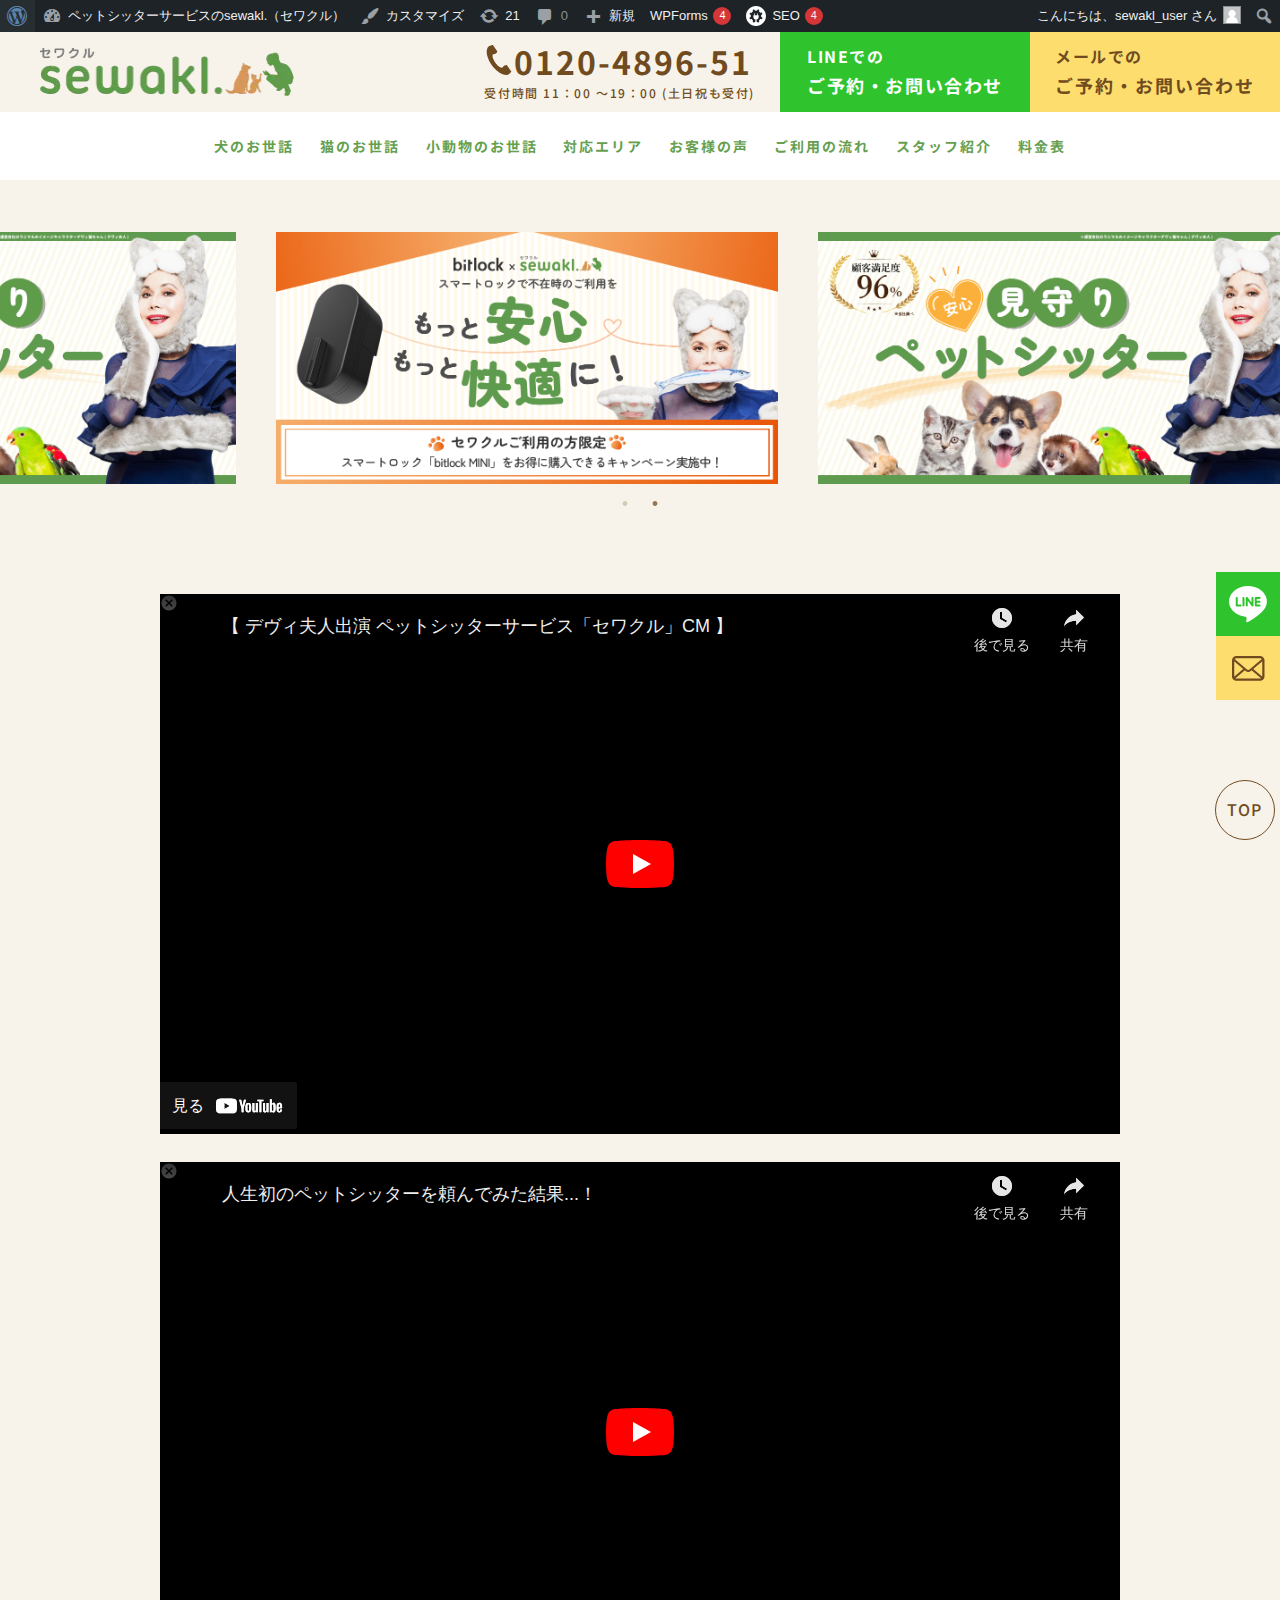
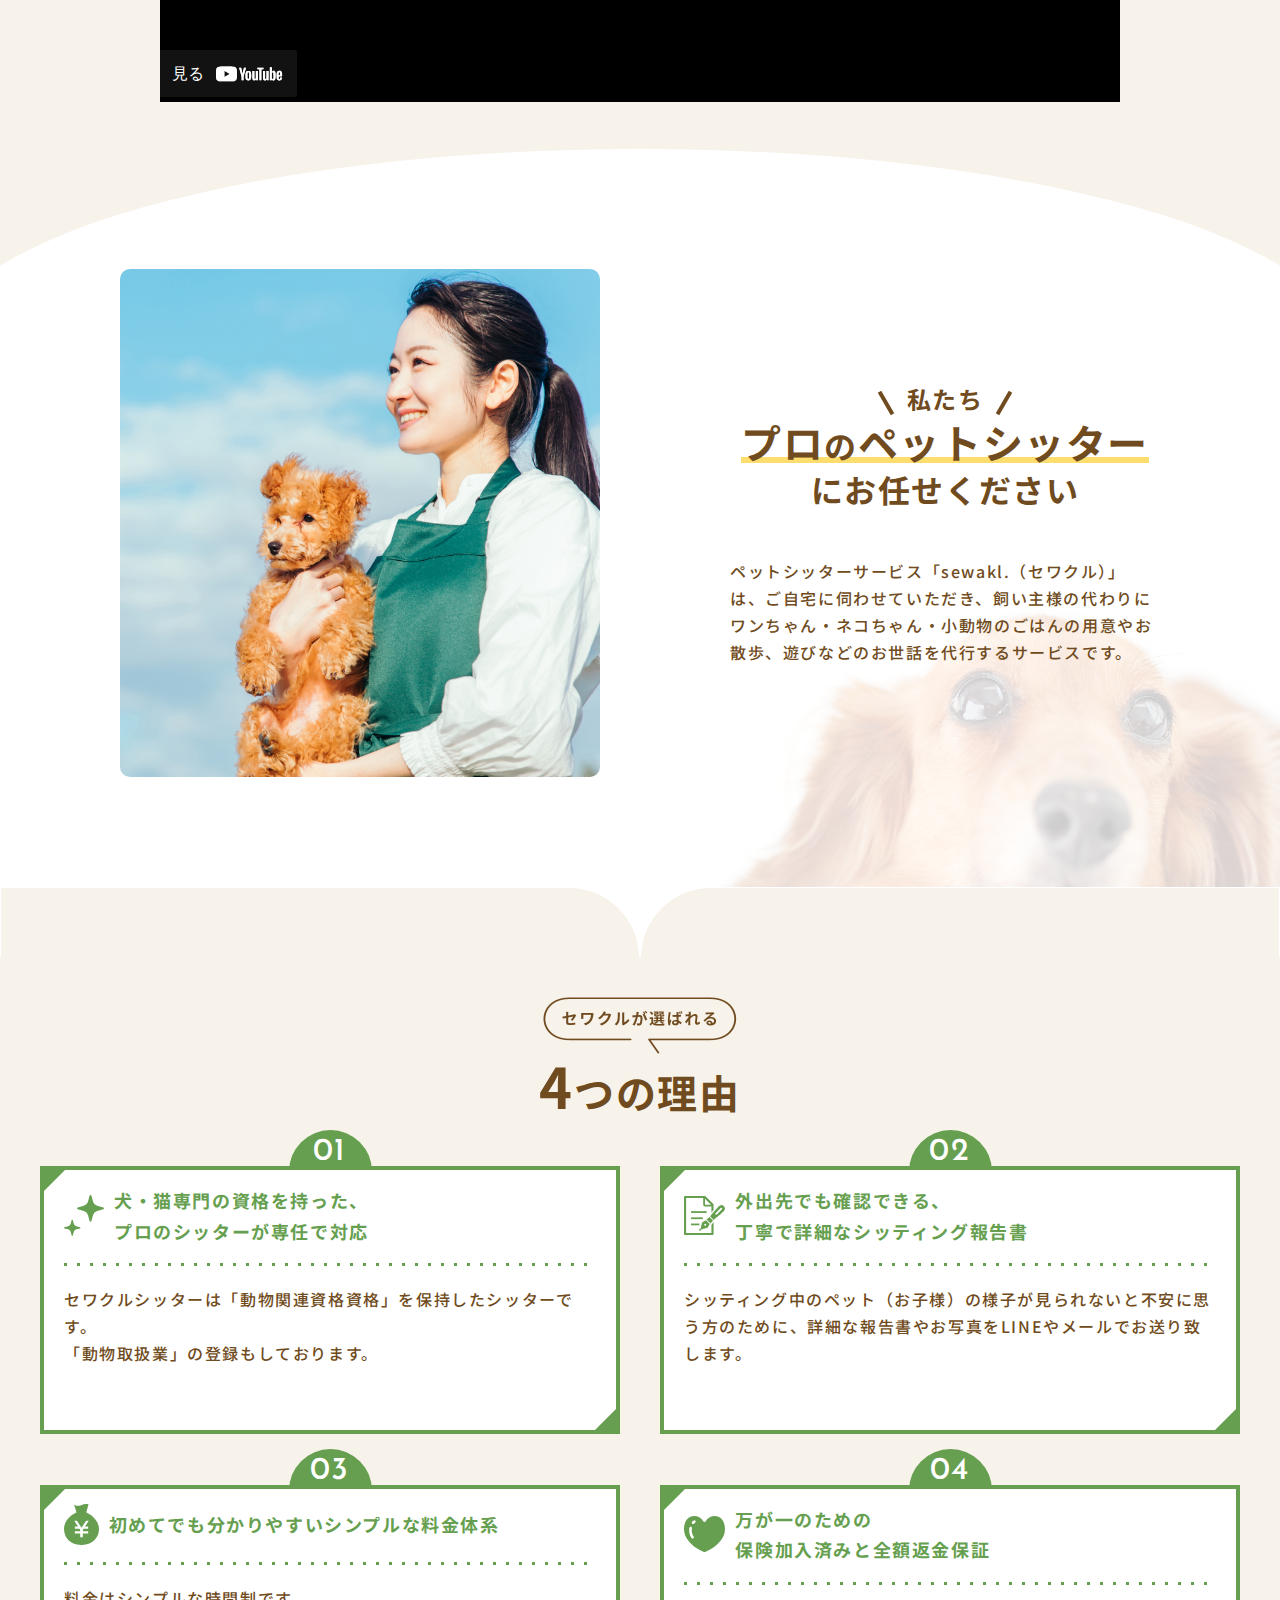
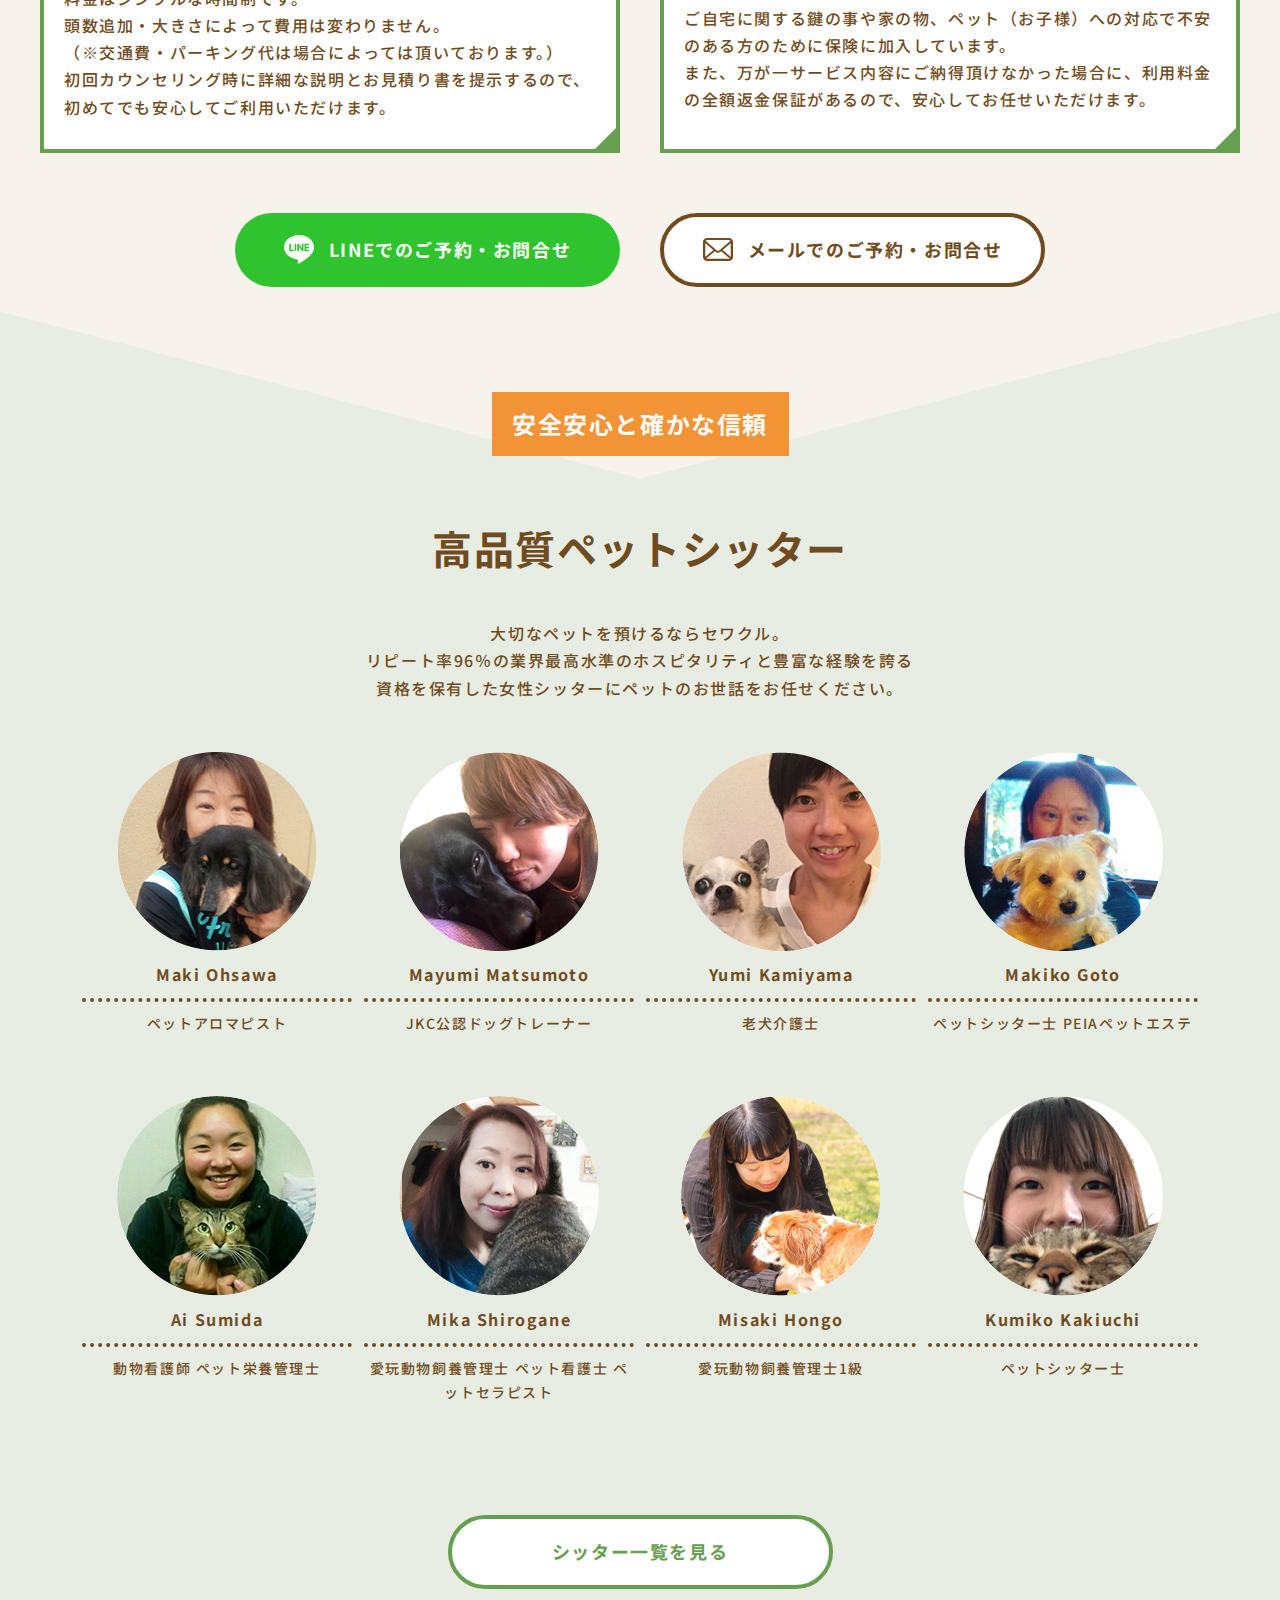
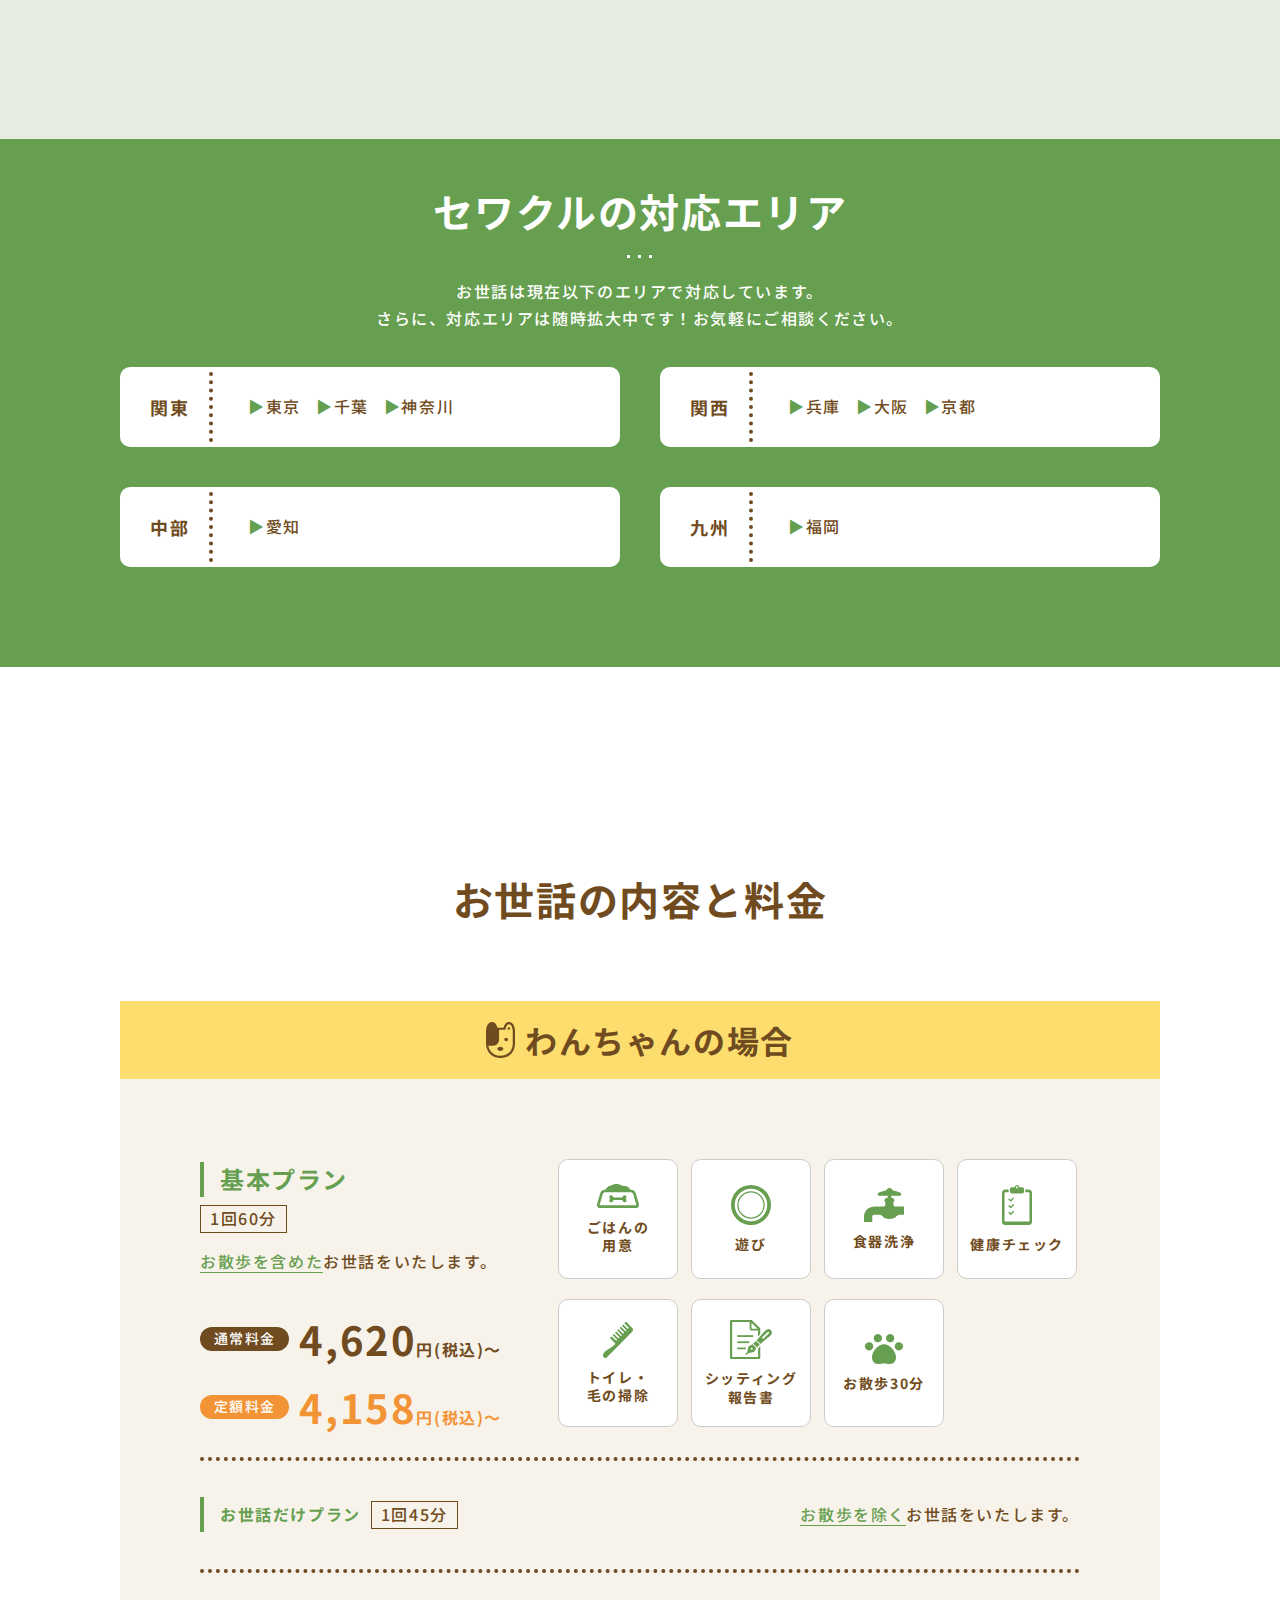
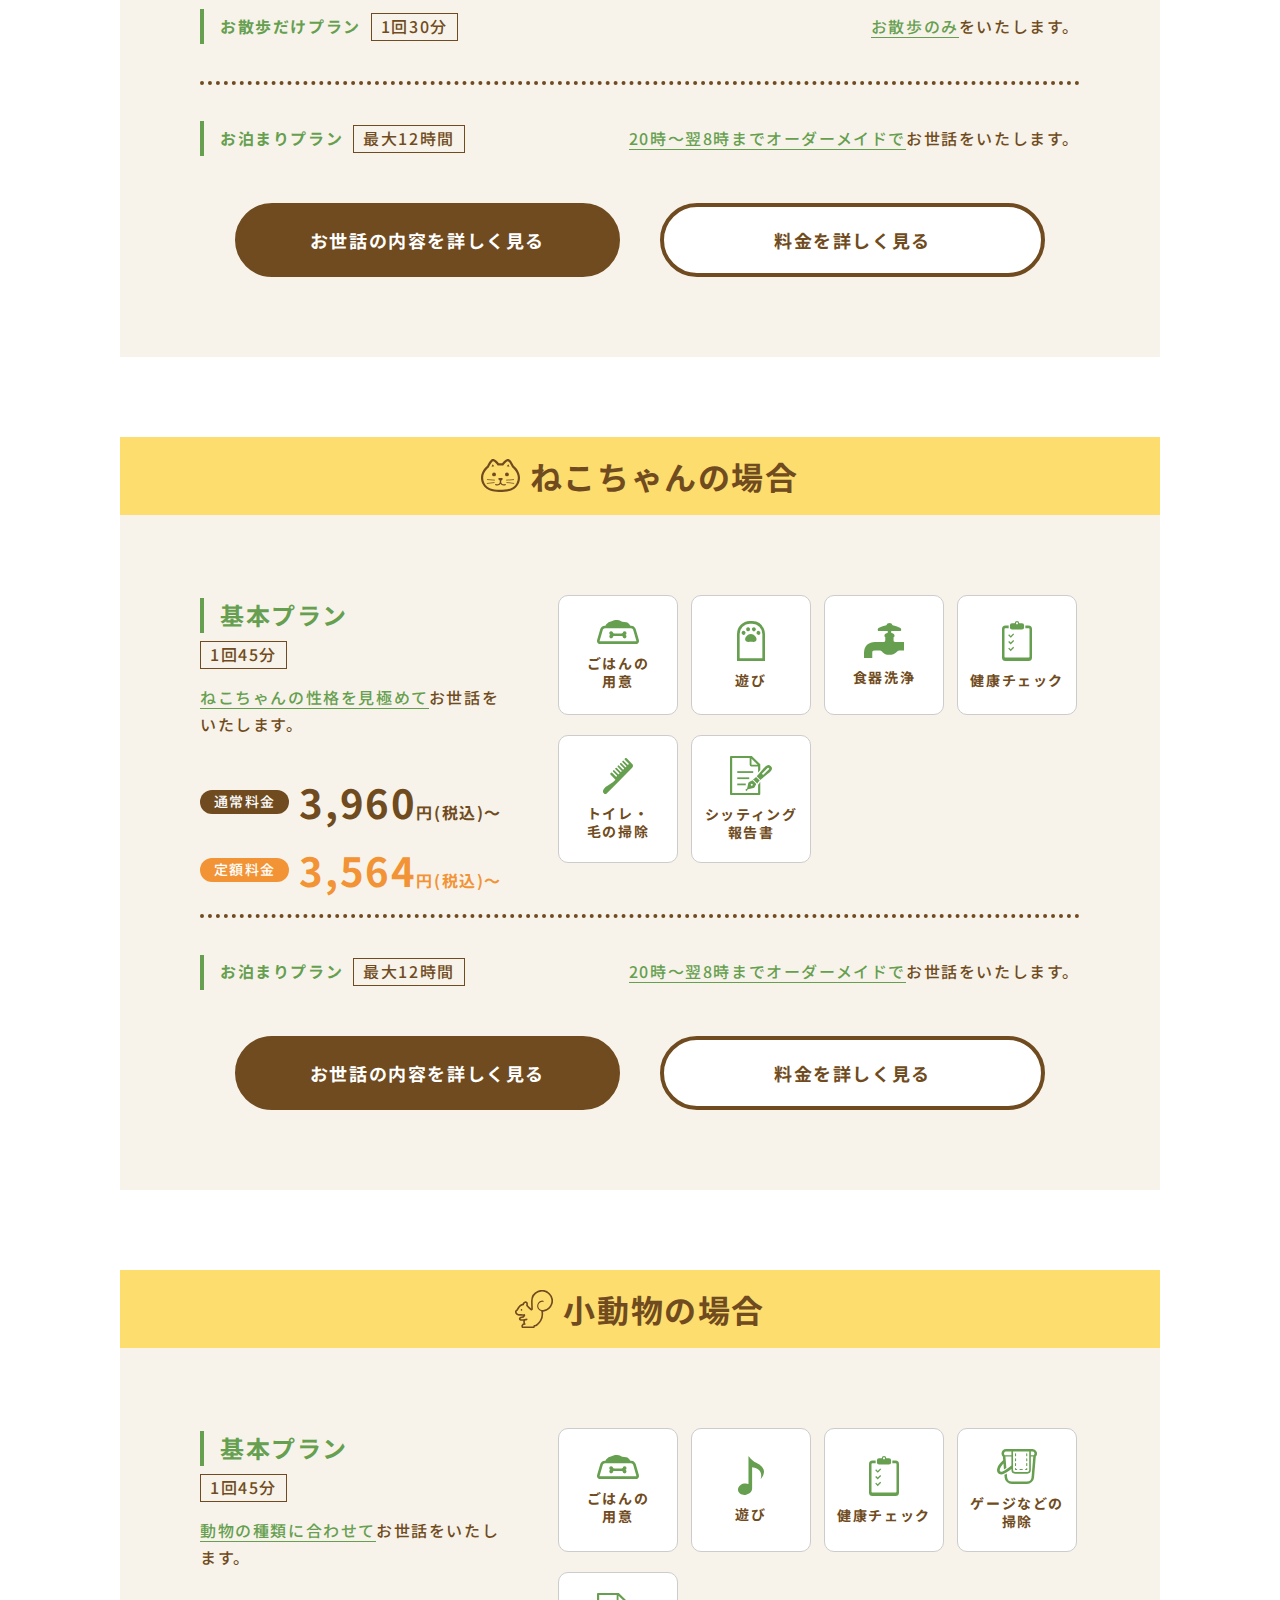
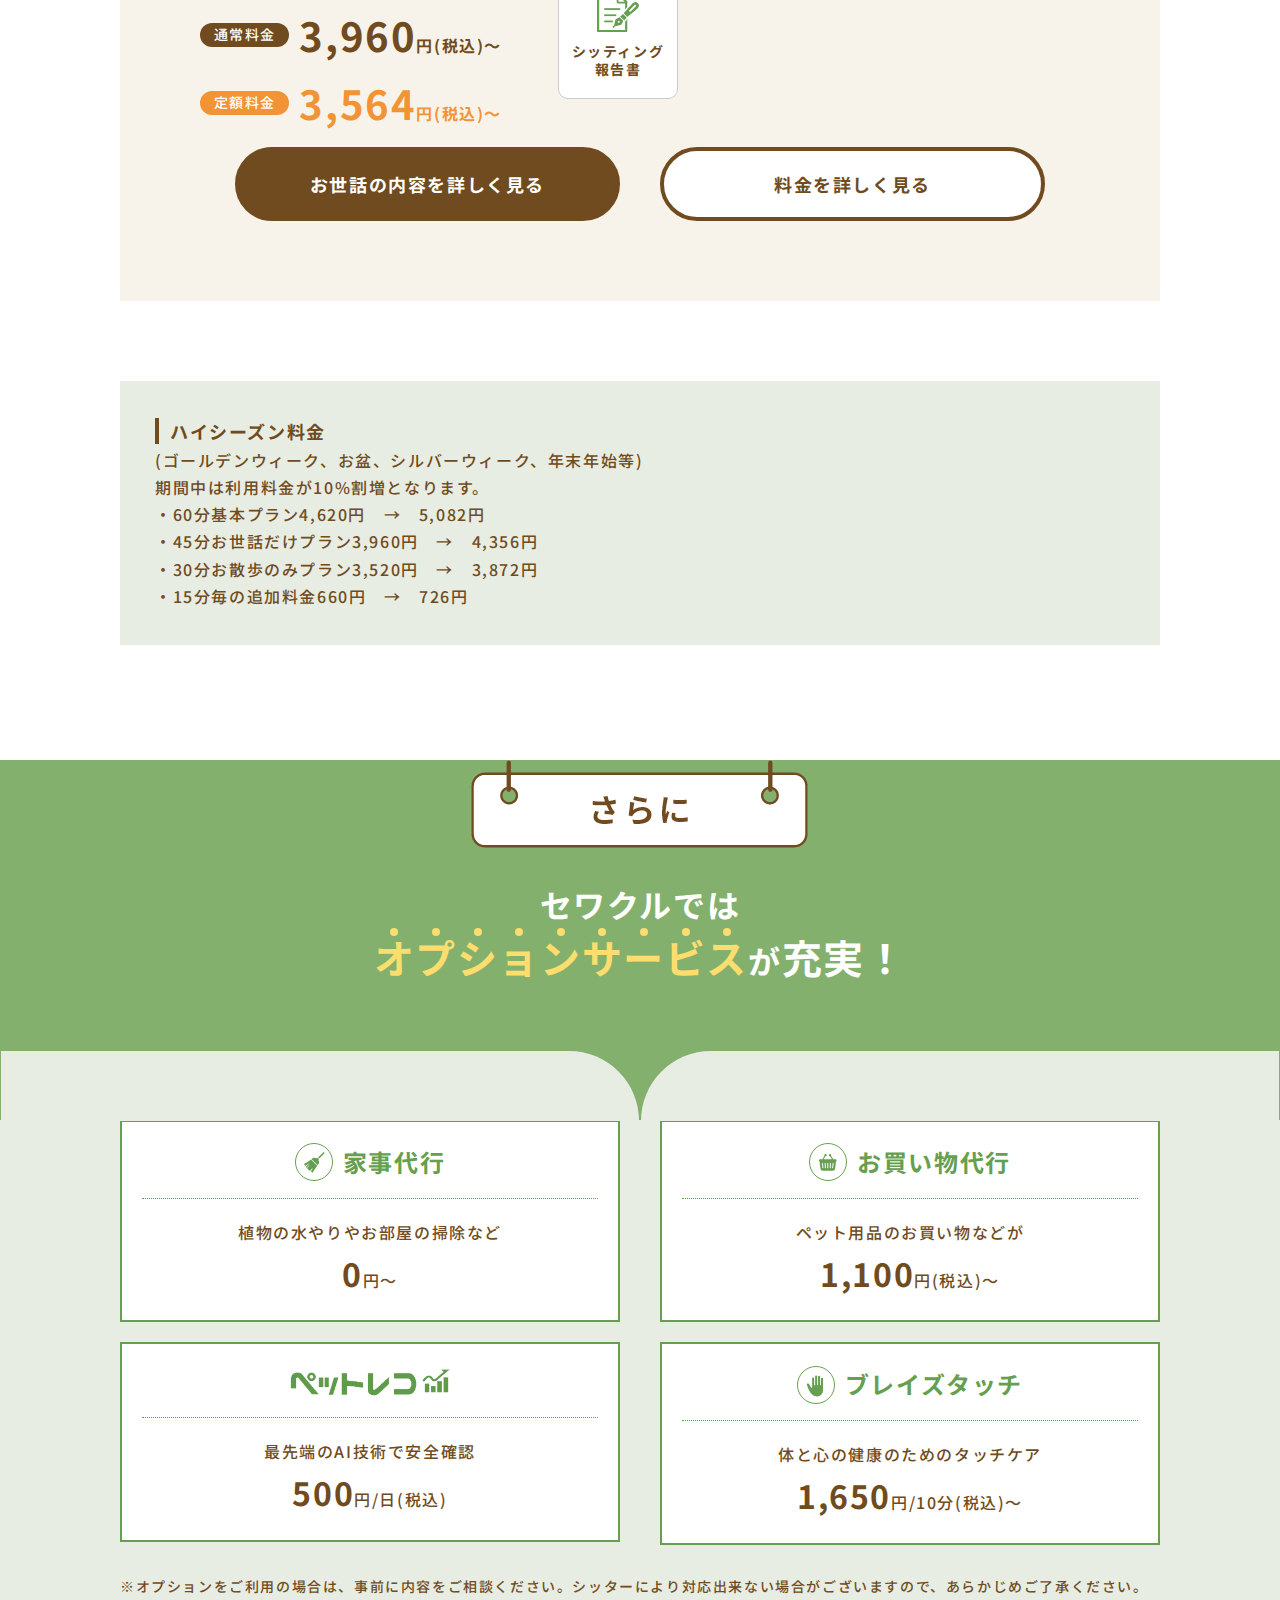
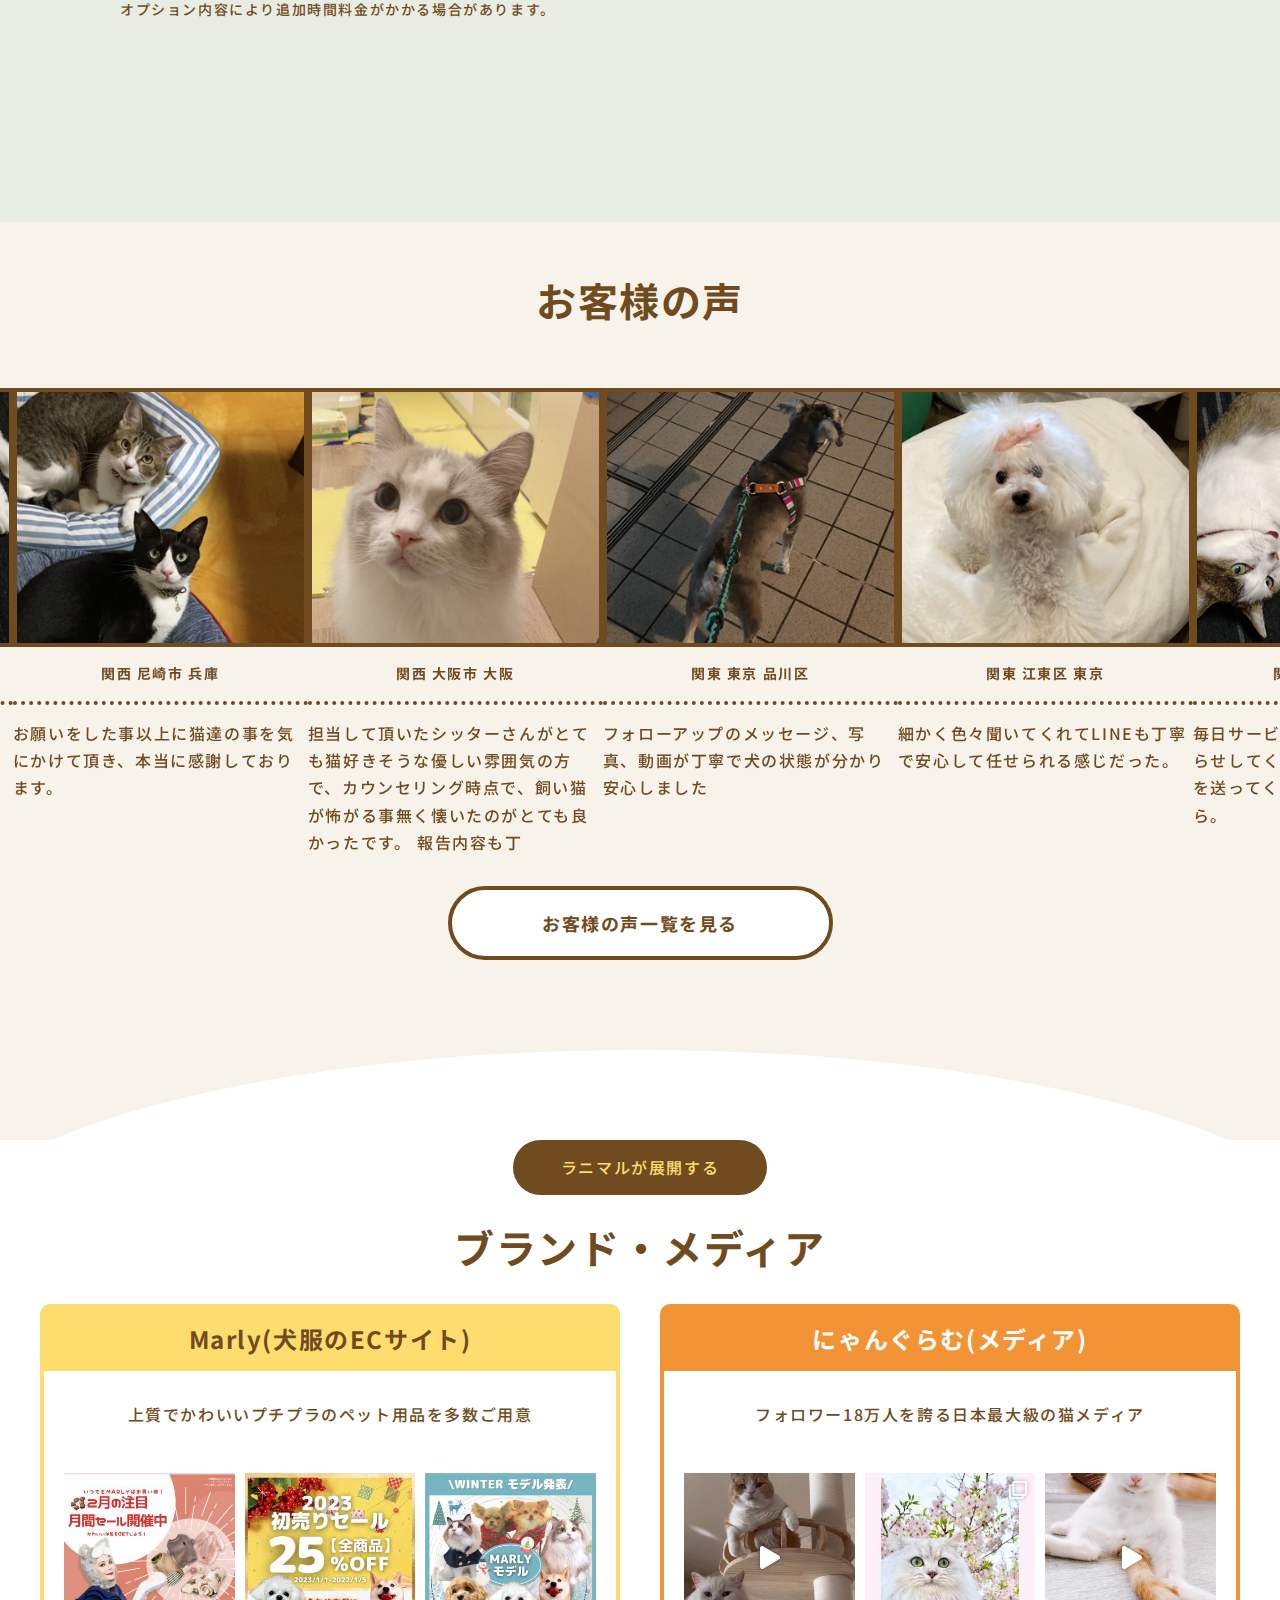
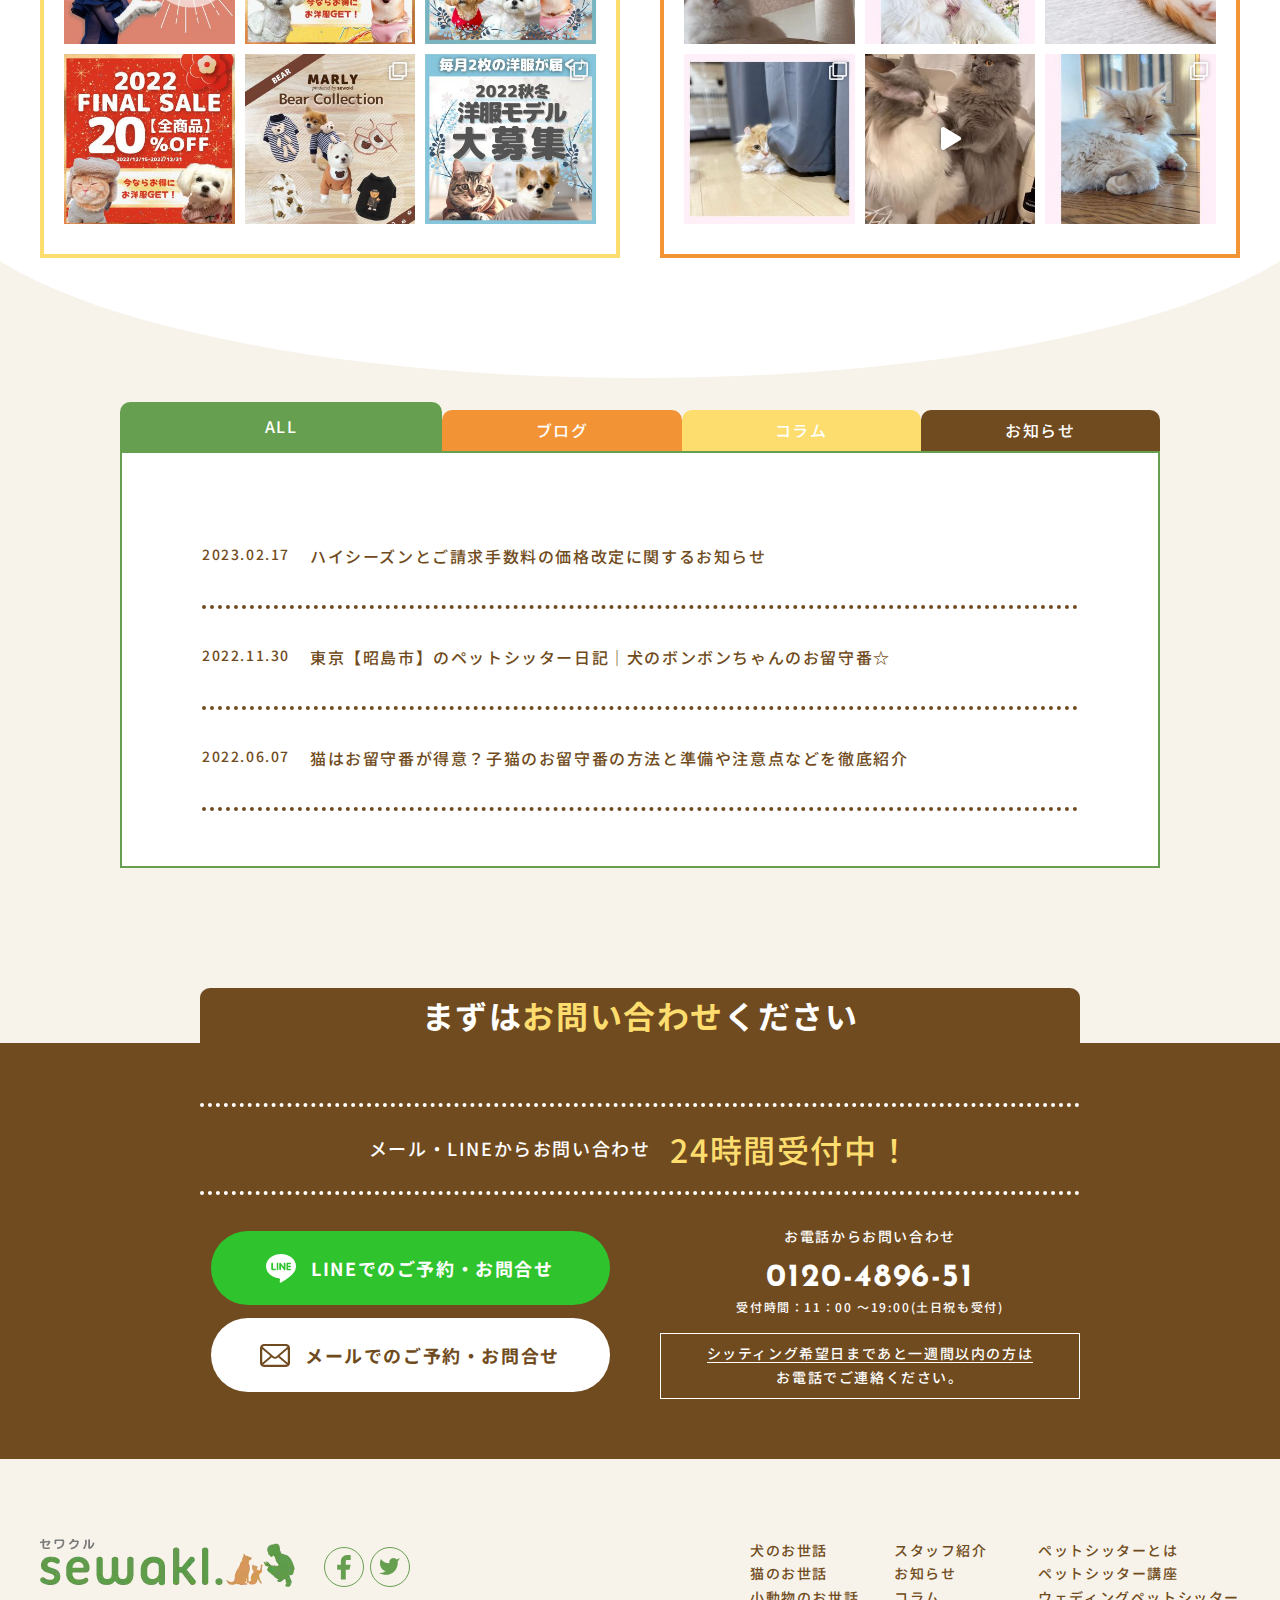
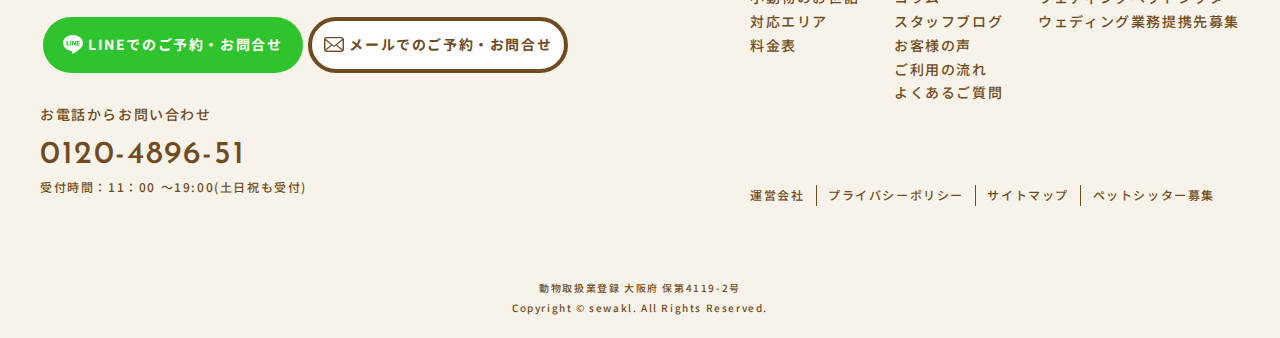
==== index.html @ a940a6d3 "change html file name to index.html" ====
<!DOCTYPE html>
<!-- saved from url=(0018)https://sewakl.jp/ -->
<html lang="ja" dir="ltr" class="md-theme-default responsejs "><head><meta http-equiv="Content-Type" content="text/html; charset=UTF-8">
	

<meta http-equiv="X-UA-Compatible" content="IE=edge">
<meta name="viewport" content="width=device-width,initial-scale=1.0,minimum-scale=1.0,maximum-scale=1.0,user-scalable=no">
<meta name="format-detection" content="telephone=no">
<meta name="keywords" content="ペットシッター,セワクル,sewakl,お散歩,お世話,代行">
<!-- <meta name="description" content="ペットシッターsewakl.（セワクル）は、お客様のご自宅に伺わせていただき、ペット（お子様）のごはんの用意やお散歩、遊びなどのお世話を代行するサービスです。犬ちゃん、猫ちゃん、小動物のお散歩やお世話でお困りなら私たちにお任せ下さい。"> -->

<!-- Google tag (gtag.js) -->
<script async="" src="./reference/clarity.js"></script><script type="text/javascript" src="./reference/ytag.js"></script><script type="text/javascript" src="./reference/ytag.js"></script><script src="./reference/2541754102634301" async=""></script><script async="" src="./reference/fbevents.js"></script><script async="" src="./reference/lt.js"></script><script type="text/javascript" async="" src="./reference/js"></script><script type="text/javascript" src="./reference/tag"></script><script async="" src="./reference/tag.js"></script><script async="" src="./reference/analytics.js"></script><script type="text/javascript" async="" src="./reference/analytics.js"></script><script async="" src="./reference/bupwnk52fy"></script><script async="" src="./reference/gtm.js"></script><script async="" src="./reference/js(1)"></script>
<script>
  window.dataLayer = window.dataLayer || [];
  function gtag(){dataLayer.push(arguments);}
  gtag('js', new Date());

  gtag('config', 'UA-88596131-1');
</script>

<!-- Google Tag Manager --> 
<script>(function(w,d,s,l,i){w[l]=w[l]||[];w[l].push({'gtm.start': 
new Date().getTime(),event:'gtm.js'});var f=d.getElementsByTagName(s)[0], 
j=d.createElement(s),dl=l!='dataLayer'?'&l='+l:'';j.async=true;j.src= 
'https://www.googletagmanager.com/gtm.js?id='+i+dl;f.parentNode.insertBefore(j,f); 
})(window,document,'script','dataLayer','GTM-M6FH69W');</script> 
<!-- End Google Tag Manager -->
	
	<!--アフィリエイト-->
	<script src="./reference/maftag.js"></script>
	
	<!-- ヒートマップツール -->
	<script type="text/javascript">
	  (function(c,l,a,r,i,t,y){
		c[a]=c[a]||function(){(c[a].q=c[a].q||[]).push(arguments)};
		t=l.createElement(r);t.async=1;t.src="https://www.clarity.ms/tag/"+i;
		y=l.getElementsByTagName(r)[0];y.parentNode.insertBefore(t,y);
	  })(window, document, "clarity", "script", "bupwnk52fy");
	</script>

<!-- OGP -->
<meta property="og:type" content="website"><!-- トップページであれば「website」-->
<meta property="og:title" content="ペットシッターセワクルはペットのお世話、お散歩に関するお困りごとを解決します"><!-- titleと文字数も揃える -->
<meta property="og:site_name" content="sewakl."><!-- サイト名 -->
<meta property="og:url" content="">
<meta property="og:image" content=""><!-- 1200x630推奨 -->
<meta property="og:description" content="ペットシッターsewakl.（セワクル）は、お客様のご自宅に伺わせていただき、ペット（お子様）のごはんの用意やお散歩、遊びなどのお世話を代行するサービスです。犬ちゃん、猫ちゃん、小動物のお散歩やお世話でお困りなら私たちにお任せ下さい。">

<link href="./reference/all.css" rel="stylesheet">
<link rel="stylesheet" href="./reference/default.css">
<link rel="stylesheet" href="./reference/style.css" media="screen,print">
<link rel="stylesheet" href="./reference/slick-theme.css" media="screen,print">
<link rel="stylesheet" href="./reference/slick.css" media="screen,print">

<link rel="shortcut icon" href="https://sewakl.jp/wp/wp-content/themes/sewakl/img/favicon.png">
<link rel="icon" type="image/png" href="https://sewakl.jp/wp/wp-content/themes/sewakl/img/favicon.png">
<link rel="apple-touch-icon-precomposed" href="https://sewakl.jp/wp/wp-content/themes/sewakl/img/apple-touch-icon-152x152.png">

<link rel="stylesheet" href="./reference/validationEngine.jquery.css">
<link rel="stylesheet" href="./reference/jquery-ui.min.css">


<script src="./reference/jquery.min.js"></script>
<script src="./reference/jquery-1.11.0.min.js"></script>
<script src="./reference/jquery.autoKana.js"></script>
<script src="./reference/jquery.jpostal.js"></script>
<script src="./reference/response.min.js"> </script>
<script src="./reference/pageTop.js"></script>
<script src="./reference/slip.js"></script>
<script src="./reference/over.js"></script>
<script src="./reference/slick.min.js"></script>
<script src="./reference/ScrollMagic.min.js"></script>
<script src="./reference/jquery.mousewheel.js"></script><!-- マウスホイール用 -->
<script src="./reference/jquery.jscrollpane.min.js"></script><!-- スクロールバー用 -->



<!--[if lt IE 9]>
<script src="https://sewakl.jp/wp/wp-content/themes/sewakl/js/html5.js"></script>
<script src="https://sewakl.jp/wp/wp-content/themes/sewakl/js/css3-mediaqueries.js"></script>
<![endif]-->
		<!-- All in One SEO 4.2.9 - aioseo.com -->
		<title>ペットシッターセワクルはペットのお世話、お散歩に関するお困りごとを解決します</title>
		<meta name="description" content="ペットシッターsewakl.（セワクル）は、お客様のご自宅に伺わせていただき、ペット（お子様）のごはんの用意やお散歩、遊びなどのお世話を代行するサービスです。犬ちゃん、猫ちゃん、小動物のお散歩やお世話でお困りなら私たちにお任せ下さい。">
		<meta name="robots" content="max-image-preview:large">
		<link rel="canonical" href="https://sewakl.jp/">
		<meta name="generator" content="All in One SEO (AIOSEO) 4.2.9 ">
		<meta property="og:locale" content="ja_JP">
		<meta property="og:site_name" content="ペットシッターサービスのsewakl.（セワクル） | ペットシッターsewakl.（セワクル）は、お客様のご自宅に伺わせていただき、ペット（お子様）のごはんの用意やお散歩、遊びなどのお世話を代行するサービスです。犬ちゃん、猫ちゃん、小動物のお散歩やお世話でお困りなら私たちにお任せ下さい。">
		<meta property="og:type" content="website">
		<meta property="og:title" content="ペットシッターセワクルはペットのお世話、お散歩に関するお困りごとを解決します">
		<meta property="og:description" content="ペットシッターsewakl.（セワクル）は、お客様のご自宅に伺わせていただき、ペット（お子様）のごはんの用意やお散歩、遊びなどのお世話を代行するサービスです。犬ちゃん、猫ちゃん、小動物のお散歩やお世話でお困りなら私たちにお任せ下さい。">
		<meta property="og:url" content="https://sewakl.jp/">
		<meta name="twitter:card" content="summary">
		<meta name="twitter:title" content="ペットシッターセワクルはペットのお世話、お散歩に関するお困りごとを解決します">
		<meta name="twitter:description" content="ペットシッターsewakl.（セワクル）は、お客様のご自宅に伺わせていただき、ペット（お子様）のごはんの用意やお散歩、遊びなどのお世話を代行するサービスです。犬ちゃん、猫ちゃん、小動物のお散歩やお世話でお困りなら私たちにお任せ下さい。">
		<script type="application/ld+json" class="aioseo-schema">
			{"@context":"https:\/\/schema.org","@graph":[{"@type":"BreadcrumbList","@id":"https:\/\/sewakl.jp\/#breadcrumblist","itemListElement":[{"@type":"ListItem","@id":"https:\/\/sewakl.jp\/#listItem","position":1,"item":{"@type":"WebPage","@id":"https:\/\/sewakl.jp\/","name":"\u30db\u30fc\u30e0","description":"\u30da\u30c3\u30c8\u30b7\u30c3\u30bf\u30fcsewakl.\uff08\u30bb\u30ef\u30af\u30eb\uff09\u306f\u3001\u304a\u5ba2\u69d8\u306e\u3054\u81ea\u5b85\u306b\u4f3a\u308f\u305b\u3066\u3044\u305f\u3060\u304d\u3001\u30da\u30c3\u30c8\uff08\u304a\u5b50\u69d8\uff09\u306e\u3054\u306f\u3093\u306e\u7528\u610f\u3084\u304a\u6563\u6b69\u3001\u904a\u3073\u306a\u3069\u306e\u304a\u4e16\u8a71\u3092\u4ee3\u884c\u3059\u308b\u30b5\u30fc\u30d3\u30b9\u3067\u3059\u3002\u72ac\u3061\u3083\u3093\u3001\u732b\u3061\u3083\u3093\u3001\u5c0f\u52d5\u7269\u306e\u304a\u6563\u6b69\u3084\u304a\u4e16\u8a71\u3067\u304a\u56f0\u308a\u306a\u3089\u79c1\u305f\u3061\u306b\u304a\u4efb\u305b\u4e0b\u3055\u3044\u3002","url":"https:\/\/sewakl.jp\/"}}]},{"@type":"CollectionPage","@id":"https:\/\/sewakl.jp\/#collectionpage","url":"https:\/\/sewakl.jp\/","name":"\u30da\u30c3\u30c8\u30b7\u30c3\u30bf\u30fc\u30bb\u30ef\u30af\u30eb\u306f\u30da\u30c3\u30c8\u306e\u304a\u4e16\u8a71\u3001\u304a\u6563\u6b69\u306b\u95a2\u3059\u308b\u304a\u56f0\u308a\u3054\u3068\u3092\u89e3\u6c7a\u3057\u307e\u3059","description":"\u30da\u30c3\u30c8\u30b7\u30c3\u30bf\u30fcsewakl.\uff08\u30bb\u30ef\u30af\u30eb\uff09\u306f\u3001\u304a\u5ba2\u69d8\u306e\u3054\u81ea\u5b85\u306b\u4f3a\u308f\u305b\u3066\u3044\u305f\u3060\u304d\u3001\u30da\u30c3\u30c8\uff08\u304a\u5b50\u69d8\uff09\u306e\u3054\u306f\u3093\u306e\u7528\u610f\u3084\u304a\u6563\u6b69\u3001\u904a\u3073\u306a\u3069\u306e\u304a\u4e16\u8a71\u3092\u4ee3\u884c\u3059\u308b\u30b5\u30fc\u30d3\u30b9\u3067\u3059\u3002\u72ac\u3061\u3083\u3093\u3001\u732b\u3061\u3083\u3093\u3001\u5c0f\u52d5\u7269\u306e\u304a\u6563\u6b69\u3084\u304a\u4e16\u8a71\u3067\u304a\u56f0\u308a\u306a\u3089\u79c1\u305f\u3061\u306b\u304a\u4efb\u305b\u4e0b\u3055\u3044\u3002","inLanguage":"ja","isPartOf":{"@id":"https:\/\/sewakl.jp\/#website"},"breadcrumb":{"@id":"https:\/\/sewakl.jp\/#breadcrumblist"},"about":{"@id":"https:\/\/sewakl.jp\/#organization"}},{"@type":"Organization","@id":"https:\/\/sewakl.jp\/#organization","name":"test2_sewakl","url":"https:\/\/sewakl.jp\/"},{"@type":"WebSite","@id":"https:\/\/sewakl.jp\/#website","url":"https:\/\/sewakl.jp\/","name":"test2_sewakl","description":"\u30da\u30c3\u30c8\u30b7\u30c3\u30bf\u30fcsewakl.\uff08\u30bb\u30ef\u30af\u30eb\uff09\u306f\u3001\u304a\u5ba2\u69d8\u306e\u3054\u81ea\u5b85\u306b\u4f3a\u308f\u305b\u3066\u3044\u305f\u3060\u304d\u3001\u30da\u30c3\u30c8\uff08\u304a\u5b50\u69d8\uff09\u306e\u3054\u306f\u3093\u306e\u7528\u610f\u3084\u304a\u6563\u6b69\u3001\u904a\u3073\u306a\u3069\u306e\u304a\u4e16\u8a71\u3092\u4ee3\u884c\u3059\u308b\u30b5\u30fc\u30d3\u30b9\u3067\u3059\u3002\u72ac\u3061\u3083\u3093\u3001\u732b\u3061\u3083\u3093\u3001\u5c0f\u52d5\u7269\u306e\u304a\u6563\u6b69\u3084\u304a\u4e16\u8a71\u3067\u304a\u56f0\u308a\u306a\u3089\u79c1\u305f\u3061\u306b\u304a\u4efb\u305b\u4e0b\u3055\u3044\u3002","inLanguage":"ja","publisher":{"@id":"https:\/\/sewakl.jp\/#organization"},"potentialAction":{"@type":"SearchAction","target":{"@type":"EntryPoint","urlTemplate":"https:\/\/sewakl.jp\/?s={search_term_string}"},"query-input":"required name=search_term_string"}}]}
		</script>
		<!-- All in One SEO -->

<script type="text/javascript">
window._wpemojiSettings = {"baseUrl":"https:\/\/s.w.org\/images\/core\/emoji\/14.0.0\/72x72\/","ext":".png","svgUrl":"https:\/\/s.w.org\/images\/core\/emoji\/14.0.0\/svg\/","svgExt":".svg","source":{"concatemoji":"https:\/\/sewakl.jp\/wp\/wp-includes\/js\/wp-emoji-release.min.js?ver=6.2"}};
/*! This file is auto-generated */
!function(e,a,t){var n,r,o,i=a.createElement("canvas"),p=i.getContext&&i.getContext("2d");function s(e,t){p.clearRect(0,0,i.width,i.height),p.fillText(e,0,0);e=i.toDataURL();return p.clearRect(0,0,i.width,i.height),p.fillText(t,0,0),e===i.toDataURL()}function c(e){var t=a.createElement("script");t.src=e,t.defer=t.type="text/javascript",a.getElementsByTagName("head")[0].appendChild(t)}for(o=Array("flag","emoji"),t.supports={everything:!0,everythingExceptFlag:!0},r=0;r<o.length;r++)t.supports[o[r]]=function(e){if(p&&p.fillText)switch(p.textBaseline="top",p.font="600 32px Arial",e){case"flag":return s("\ud83c\udff3\ufe0f\u200d\u26a7\ufe0f","\ud83c\udff3\ufe0f\u200b\u26a7\ufe0f")?!1:!s("\ud83c\uddfa\ud83c\uddf3","\ud83c\uddfa\u200b\ud83c\uddf3")&&!s("\ud83c\udff4\udb40\udc67\udb40\udc62\udb40\udc65\udb40\udc6e\udb40\udc67\udb40\udc7f","\ud83c\udff4\u200b\udb40\udc67\u200b\udb40\udc62\u200b\udb40\udc65\u200b\udb40\udc6e\u200b\udb40\udc67\u200b\udb40\udc7f");case"emoji":return!s("\ud83e\udef1\ud83c\udffb\u200d\ud83e\udef2\ud83c\udfff","\ud83e\udef1\ud83c\udffb\u200b\ud83e\udef2\ud83c\udfff")}return!1}(o[r]),t.supports.everything=t.supports.everything&&t.supports[o[r]],"flag"!==o[r]&&(t.supports.everythingExceptFlag=t.supports.everythingExceptFlag&&t.supports[o[r]]);t.supports.everythingExceptFlag=t.supports.everythingExceptFlag&&!t.supports.flag,t.DOMReady=!1,t.readyCallback=function(){t.DOMReady=!0},t.supports.everything||(n=function(){t.readyCallback()},a.addEventListener?(a.addEventListener("DOMContentLoaded",n,!1),e.addEventListener("load",n,!1)):(e.attachEvent("onload",n),a.attachEvent("onreadystatechange",function(){"complete"===a.readyState&&t.readyCallback()})),(e=t.source||{}).concatemoji?c(e.concatemoji):e.wpemoji&&e.twemoji&&(c(e.twemoji),c(e.wpemoji)))}(window,document,window._wpemojiSettings);
</script>
<style type="text/css">
img.wp-smiley,
img.emoji {
	display: inline !important;
	border: none !important;
	box-shadow: none !important;
	height: 1em !important;
	width: 1em !important;
	margin: 0 0.07em !important;
	vertical-align: -0.1em !important;
	background: none !important;
	padding: 0 !important;
}
</style>
	<link rel="stylesheet" id="aioseo/css/css/Caret.be535beb.css-css" href="./reference/Caret.be535beb.css" type="text/css" media="all">
<link rel="stylesheet" id="aioseo/css/css/Tabs.45148af3.css-css" href="./reference/Tabs.45148af3.css" type="text/css" media="all">
<link rel="stylesheet" id="aioseo/css/css/Index.736c3936.css-css" href="./reference/Index.736c3936.css" type="text/css" media="all">
<link rel="stylesheet" id="aioseo/css/css/FacebookPreview.44882a5d.css-css" href="./reference/FacebookPreview.44882a5d.css" type="text/css" media="all">
<link rel="stylesheet" id="aioseo/css/css/GoogleSearchPreview.03951371.css-css" href="./reference/GoogleSearchPreview.03951371.css" type="text/css" media="all">
<link rel="stylesheet" id="aioseo/css/css/TwitterPreview.9dbddd95.css-css" href="./reference/TwitterPreview.9dbddd95.css" type="text/css" media="all">
<link rel="stylesheet" id="aioseo/css/css/main.7c141cb6.css-css" href="./reference/main.7c141cb6.css" type="text/css" media="all">
<link rel="stylesheet" id="dashicons-css" href="./reference/dashicons.min.css" type="text/css" media="all">
<link rel="stylesheet" id="admin-bar-css" href="./reference/admin-bar.min.css" type="text/css" media="all">
<link rel="stylesheet" id="sbi_styles-css" href="./reference/sbi-styles.min.css" type="text/css" media="all">
<link rel="stylesheet" id="classic-theme-styles-css" href="./reference/classic-themes.min.css" type="text/css" media="all">
<style id="global-styles-inline-css" type="text/css">
body{--wp--preset--color--black: #000000;--wp--preset--color--cyan-bluish-gray: #abb8c3;--wp--preset--color--white: #ffffff;--wp--preset--color--pale-pink: #f78da7;--wp--preset--color--vivid-red: #cf2e2e;--wp--preset--color--luminous-vivid-orange: #ff6900;--wp--preset--color--luminous-vivid-amber: #fcb900;--wp--preset--color--light-green-cyan: #7bdcb5;--wp--preset--color--vivid-green-cyan: #00d084;--wp--preset--color--pale-cyan-blue: #8ed1fc;--wp--preset--color--vivid-cyan-blue: #0693e3;--wp--preset--color--vivid-purple: #9b51e0;--wp--preset--gradient--vivid-cyan-blue-to-vivid-purple: linear-gradient(135deg,rgba(6,147,227,1) 0%,rgb(155,81,224) 100%);--wp--preset--gradient--light-green-cyan-to-vivid-green-cyan: linear-gradient(135deg,rgb(122,220,180) 0%,rgb(0,208,130) 100%);--wp--preset--gradient--luminous-vivid-amber-to-luminous-vivid-orange: linear-gradient(135deg,rgba(252,185,0,1) 0%,rgba(255,105,0,1) 100%);--wp--preset--gradient--luminous-vivid-orange-to-vivid-red: linear-gradient(135deg,rgba(255,105,0,1) 0%,rgb(207,46,46) 100%);--wp--preset--gradient--very-light-gray-to-cyan-bluish-gray: linear-gradient(135deg,rgb(238,238,238) 0%,rgb(169,184,195) 100%);--wp--preset--gradient--cool-to-warm-spectrum: linear-gradient(135deg,rgb(74,234,220) 0%,rgb(151,120,209) 20%,rgb(207,42,186) 40%,rgb(238,44,130) 60%,rgb(251,105,98) 80%,rgb(254,248,76) 100%);--wp--preset--gradient--blush-light-purple: linear-gradient(135deg,rgb(255,206,236) 0%,rgb(152,150,240) 100%);--wp--preset--gradient--blush-bordeaux: linear-gradient(135deg,rgb(254,205,165) 0%,rgb(254,45,45) 50%,rgb(107,0,62) 100%);--wp--preset--gradient--luminous-dusk: linear-gradient(135deg,rgb(255,203,112) 0%,rgb(199,81,192) 50%,rgb(65,88,208) 100%);--wp--preset--gradient--pale-ocean: linear-gradient(135deg,rgb(255,245,203) 0%,rgb(182,227,212) 50%,rgb(51,167,181) 100%);--wp--preset--gradient--electric-grass: linear-gradient(135deg,rgb(202,248,128) 0%,rgb(113,206,126) 100%);--wp--preset--gradient--midnight: linear-gradient(135deg,rgb(2,3,129) 0%,rgb(40,116,252) 100%);--wp--preset--duotone--dark-grayscale: url('#wp-duotone-dark-grayscale');--wp--preset--duotone--grayscale: url('#wp-duotone-grayscale');--wp--preset--duotone--purple-yellow: url('#wp-duotone-purple-yellow');--wp--preset--duotone--blue-red: url('#wp-duotone-blue-red');--wp--preset--duotone--midnight: url('#wp-duotone-midnight');--wp--preset--duotone--magenta-yellow: url('#wp-duotone-magenta-yellow');--wp--preset--duotone--purple-green: url('#wp-duotone-purple-green');--wp--preset--duotone--blue-orange: url('#wp-duotone-blue-orange');--wp--preset--font-size--small: 13px;--wp--preset--font-size--medium: 20px;--wp--preset--font-size--large: 36px;--wp--preset--font-size--x-large: 42px;--wp--preset--spacing--20: 0.44rem;--wp--preset--spacing--30: 0.67rem;--wp--preset--spacing--40: 1rem;--wp--preset--spacing--50: 1.5rem;--wp--preset--spacing--60: 2.25rem;--wp--preset--spacing--70: 3.38rem;--wp--preset--spacing--80: 5.06rem;--wp--preset--shadow--natural: 6px 6px 9px rgba(0, 0, 0, 0.2);--wp--preset--shadow--deep: 12px 12px 50px rgba(0, 0, 0, 0.4);--wp--preset--shadow--sharp: 6px 6px 0px rgba(0, 0, 0, 0.2);--wp--preset--shadow--outlined: 6px 6px 0px -3px rgba(255, 255, 255, 1), 6px 6px rgba(0, 0, 0, 1);--wp--preset--shadow--crisp: 6px 6px 0px rgba(0, 0, 0, 1);}:where(.is-layout-flex){gap: 0.5em;}body .is-layout-flow > .alignleft{float: left;margin-inline-start: 0;margin-inline-end: 2em;}body .is-layout-flow > .alignright{float: right;margin-inline-start: 2em;margin-inline-end: 0;}body .is-layout-flow > .aligncenter{margin-left: auto !important;margin-right: auto !important;}body .is-layout-constrained > .alignleft{float: left;margin-inline-start: 0;margin-inline-end: 2em;}body .is-layout-constrained > .alignright{float: right;margin-inline-start: 2em;margin-inline-end: 0;}body .is-layout-constrained > .aligncenter{margin-left: auto !important;margin-right: auto !important;}body .is-layout-constrained > :where(:not(.alignleft):not(.alignright):not(.alignfull)){max-width: var(--wp--style--global--content-size);margin-left: auto !important;margin-right: auto !important;}body .is-layout-constrained > .alignwide{max-width: var(--wp--style--global--wide-size);}body .is-layout-flex{display: flex;}body .is-layout-flex{flex-wrap: wrap;align-items: center;}body .is-layout-flex > *{margin: 0;}:where(.wp-block-columns.is-layout-flex){gap: 2em;}.has-black-color{color: var(--wp--preset--color--black) !important;}.has-cyan-bluish-gray-color{color: var(--wp--preset--color--cyan-bluish-gray) !important;}.has-white-color{color: var(--wp--preset--color--white) !important;}.has-pale-pink-color{color: var(--wp--preset--color--pale-pink) !important;}.has-vivid-red-color{color: var(--wp--preset--color--vivid-red) !important;}.has-luminous-vivid-orange-color{color: var(--wp--preset--color--luminous-vivid-orange) !important;}.has-luminous-vivid-amber-color{color: var(--wp--preset--color--luminous-vivid-amber) !important;}.has-light-green-cyan-color{color: var(--wp--preset--color--light-green-cyan) !important;}.has-vivid-green-cyan-color{color: var(--wp--preset--color--vivid-green-cyan) !important;}.has-pale-cyan-blue-color{color: var(--wp--preset--color--pale-cyan-blue) !important;}.has-vivid-cyan-blue-color{color: var(--wp--preset--color--vivid-cyan-blue) !important;}.has-vivid-purple-color{color: var(--wp--preset--color--vivid-purple) !important;}.has-black-background-color{background-color: var(--wp--preset--color--black) !important;}.has-cyan-bluish-gray-background-color{background-color: var(--wp--preset--color--cyan-bluish-gray) !important;}.has-white-background-color{background-color: var(--wp--preset--color--white) !important;}.has-pale-pink-background-color{background-color: var(--wp--preset--color--pale-pink) !important;}.has-vivid-red-background-color{background-color: var(--wp--preset--color--vivid-red) !important;}.has-luminous-vivid-orange-background-color{background-color: var(--wp--preset--color--luminous-vivid-orange) !important;}.has-luminous-vivid-amber-background-color{background-color: var(--wp--preset--color--luminous-vivid-amber) !important;}.has-light-green-cyan-background-color{background-color: var(--wp--preset--color--light-green-cyan) !important;}.has-vivid-green-cyan-background-color{background-color: var(--wp--preset--color--vivid-green-cyan) !important;}.has-pale-cyan-blue-background-color{background-color: var(--wp--preset--color--pale-cyan-blue) !important;}.has-vivid-cyan-blue-background-color{background-color: var(--wp--preset--color--vivid-cyan-blue) !important;}.has-vivid-purple-background-color{background-color: var(--wp--preset--color--vivid-purple) !important;}.has-black-border-color{border-color: var(--wp--preset--color--black) !important;}.has-cyan-bluish-gray-border-color{border-color: var(--wp--preset--color--cyan-bluish-gray) !important;}.has-white-border-color{border-color: var(--wp--preset--color--white) !important;}.has-pale-pink-border-color{border-color: var(--wp--preset--color--pale-pink) !important;}.has-vivid-red-border-color{border-color: var(--wp--preset--color--vivid-red) !important;}.has-luminous-vivid-orange-border-color{border-color: var(--wp--preset--color--luminous-vivid-orange) !important;}.has-luminous-vivid-amber-border-color{border-color: var(--wp--preset--color--luminous-vivid-amber) !important;}.has-light-green-cyan-border-color{border-color: var(--wp--preset--color--light-green-cyan) !important;}.has-vivid-green-cyan-border-color{border-color: var(--wp--preset--color--vivid-green-cyan) !important;}.has-pale-cyan-blue-border-color{border-color: var(--wp--preset--color--pale-cyan-blue) !important;}.has-vivid-cyan-blue-border-color{border-color: var(--wp--preset--color--vivid-cyan-blue) !important;}.has-vivid-purple-border-color{border-color: var(--wp--preset--color--vivid-purple) !important;}.has-vivid-cyan-blue-to-vivid-purple-gradient-background{background: var(--wp--preset--gradient--vivid-cyan-blue-to-vivid-purple) !important;}.has-light-green-cyan-to-vivid-green-cyan-gradient-background{background: var(--wp--preset--gradient--light-green-cyan-to-vivid-green-cyan) !important;}.has-luminous-vivid-amber-to-luminous-vivid-orange-gradient-background{background: var(--wp--preset--gradient--luminous-vivid-amber-to-luminous-vivid-orange) !important;}.has-luminous-vivid-orange-to-vivid-red-gradient-background{background: var(--wp--preset--gradient--luminous-vivid-orange-to-vivid-red) !important;}.has-very-light-gray-to-cyan-bluish-gray-gradient-background{background: var(--wp--preset--gradient--very-light-gray-to-cyan-bluish-gray) !important;}.has-cool-to-warm-spectrum-gradient-background{background: var(--wp--preset--gradient--cool-to-warm-spectrum) !important;}.has-blush-light-purple-gradient-background{background: var(--wp--preset--gradient--blush-light-purple) !important;}.has-blush-bordeaux-gradient-background{background: var(--wp--preset--gradient--blush-bordeaux) !important;}.has-luminous-dusk-gradient-background{background: var(--wp--preset--gradient--luminous-dusk) !important;}.has-pale-ocean-gradient-background{background: var(--wp--preset--gradient--pale-ocean) !important;}.has-electric-grass-gradient-background{background: var(--wp--preset--gradient--electric-grass) !important;}.has-midnight-gradient-background{background: var(--wp--preset--gradient--midnight) !important;}.has-small-font-size{font-size: var(--wp--preset--font-size--small) !important;}.has-medium-font-size{font-size: var(--wp--preset--font-size--medium) !important;}.has-large-font-size{font-size: var(--wp--preset--font-size--large) !important;}.has-x-large-font-size{font-size: var(--wp--preset--font-size--x-large) !important;}
.wp-block-navigation a:where(:not(.wp-element-button)){color: inherit;}
:where(.wp-block-columns.is-layout-flex){gap: 2em;}
.wp-block-pullquote{font-size: 1.5em;line-height: 1.6;}
</style>
<link rel="stylesheet" id="aioseo/css/src/vue/assets/scss/app/admin-bar.scss-css" href="./reference/admin-bar.12d38ef7.css" type="text/css" media="all">
<link rel="stylesheet" id="wp-mail-smtp-admin-bar-css" href="./reference/admin-bar.min(1).css" type="text/css" media="all">
<link rel="stylesheet" id="wpforms-admin-bar-css" href="./reference/admin-bar.min(2).css" type="text/css" media="all">
<style id="wpforms-admin-bar-inline-css" type="text/css">
#wpadminbar .wpforms-menu-notification-counter, #wpadminbar .wpforms-menu-notification-indicator { 
						background-color: #d63638 !important;
						color: #ffffff !important; 
					}
</style>
<link rel="https://api.w.org/" href="https://sewakl.jp/wp-json/"><link rel="EditURI" type="application/rsd+xml" title="RSD" href="https://sewakl.jp/wp/xmlrpc.php?rsd">
<link rel="wlwmanifest" type="application/wlwmanifest+xml" href="https://sewakl.jp/wp/wp-includes/wlwmanifest.xml">
<meta name="generator" content="WordPress 6.2">
<!-- Instagram Feed CSS -->
<style type="text/css">
#sbi_mod_link, #sbi_mod_error{ display: block !important; width: 100%; float: left; box-sizing: border-box; }
</style>
<link rel="modulepreload" href="https://sewakl.jp/wp/wp-content/plugins/all-in-one-seo-pack/dist/Lite/assets/js/_plugin-vue2_normalizer.d86aa1f3.js">
<link rel="modulepreload" href="https://sewakl.jp/wp/wp-content/plugins/all-in-one-seo-pack/dist/Lite/assets/js/Caret.2b15c7cb.js">
<link rel="modulepreload" href="https://sewakl.jp/wp/wp-content/plugins/all-in-one-seo-pack/dist/Lite/assets/js/Tabs.7e75fbc5.js">
<link rel="modulepreload" href="https://sewakl.jp/wp/wp-content/plugins/all-in-one-seo-pack/dist/Lite/assets/js/Index.c4701ef0.js">
<link rel="modulepreload" href="https://sewakl.jp/wp/wp-content/plugins/all-in-one-seo-pack/dist/Lite/assets/js/Twitter.f7212d36.js">
<link rel="modulepreload" href="https://sewakl.jp/wp/wp-content/plugins/all-in-one-seo-pack/dist/Lite/assets/js/Settings.1efb0c2b.js">
<link rel="modulepreload" href="https://sewakl.jp/wp/wp-content/plugins/all-in-one-seo-pack/dist/Lite/assets/js/html.bcbe747e.js">
<link rel="modulepreload" href="https://sewakl.jp/wp/wp-content/plugins/all-in-one-seo-pack/dist/Lite/assets/js/FacebookPreview.a5059d52.js">
<link rel="modulepreload" href="https://sewakl.jp/wp/wp-content/plugins/all-in-one-seo-pack/dist/Lite/assets/js/GoogleSearchPreview.eed33a70.js">
<link rel="modulepreload" href="https://sewakl.jp/wp/wp-content/plugins/all-in-one-seo-pack/dist/Lite/assets/js/TruSeoScore.98a47fd6.js">
<link rel="modulepreload" href="https://sewakl.jp/wp/wp-content/plugins/all-in-one-seo-pack/dist/Lite/assets/js/Exclamation.b2dd0993.js">
<link rel="modulepreload" href="https://sewakl.jp/wp/wp-content/plugins/all-in-one-seo-pack/dist/Lite/assets/js/helpers.a2b0759e.js">
<link rel="modulepreload" href="https://sewakl.jp/wp/wp-content/plugins/all-in-one-seo-pack/dist/Lite/assets/js/default-i18n.31663a66.js">
<link rel="modulepreload" href="https://sewakl.jp/wp/wp-content/plugins/all-in-one-seo-pack/dist/Lite/assets/js/TwitterPreview.93aa406c.js">
<link rel="modulepreload" href="https://sewakl.jp/wp/wp-content/plugins/all-in-one-seo-pack/dist/Lite/assets/js/translations.b7a6f669.js">
<link rel="modulepreload" href="https://sewakl.jp/wp/wp-content/plugins/all-in-one-seo-pack/dist/Lite/assets/js/_commonjsHelpers.10c44588.js">
<link rel="modulepreload" href="https://sewakl.jp/wp/wp-content/plugins/all-in-one-seo-pack/dist/Lite/assets/js/SaveChanges.68e73792.js">
<link rel="modulepreload" href="https://sewakl.jp/wp/wp-content/plugins/all-in-one-seo-pack/dist/Lite/assets/js/vuex.esm.19624049.js">
<link rel="modulepreload" href="https://sewakl.jp/wp/wp-content/plugins/all-in-one-seo-pack/dist/Lite/assets/js/Information.1adeabd0.js">
<link rel="modulepreload" href="https://sewakl.jp/wp/wp-content/plugins/all-in-one-seo-pack/dist/Lite/assets/js/Slide.fe1da4fd.js">
<link rel="modulepreload" href="https://sewakl.jp/wp/wp-content/plugins/all-in-one-seo-pack/dist/Lite/assets/js/Img.e81d8dfc.js">
<link rel="modulepreload" href="https://sewakl.jp/wp/wp-content/plugins/all-in-one-seo-pack/dist/Lite/assets/js/Profile.df12425d.js">
<link rel="modulepreload" href="https://sewakl.jp/wp/wp-content/plugins/all-in-one-seo-pack/dist/Lite/assets/js/Book.6f107e9b.js">
<style type="text/css" media="print">#wpadminbar { display:none; }</style>
	<style type="text/css" media="screen">
	html { margin-top: 32px !important; }
	@media screen and ( max-width: 782px ) {
		html { margin-top: 46px !important; }
	}
</style>
	
<meta http-equiv="origin-trial" content="A727AcAeLCei/[base64]"><script type="text/javascript" async="" src="./reference/f.txt"></script><script type="text/javascript" src="./reference/rt.track.js"></script><style type="text/css">undefined</style><style type="text/css">undefined</style><script charset="utf-8" async="" defer="" src="./reference/pix.js"></script><script type="text/javascript" src="./reference/f(1).txt"></script></head>



<body id="pTop" class="website customize-support" data-responsejs="{ &quot;create&quot;: [ { &quot;prop&quot;: &quot;width&quot;, &quot;prefix&quot;: &quot;src&quot;, &quot;lazy&quot;: true, &quot;breakpoints&quot;: [0,592,1001] } ]}" style="" data-new-gr-c-s-check-loaded="14.1102.0" data-gr-ext-installed="" cz-shortcut-listen="true">
	<!-- analytics -->
	<script>
	(function(i,s,o,g,r,a,m){i['GoogleAnalyticsObject']=r;i[r]=i[r]||function(){
	(i[r].q=i[r].q||[]).push(arguments)},i[r].l=1*new Date();a=s.createElement(o),
	m=s.getElementsByTagName(o)[0];a.async=1;a.src=g;m.parentNode.insertBefore(a,m)
	})(window,document,'script','https://www.google-analytics.com/analytics.js','ga');
  
	ga('create', 'UA-88596131-1', 'auto');
	ga('send', 'pageview');
  
	ga('create', 'UA-88596131-2', 'auto', {'name':'myTracker'});
	ga('myTracker.send', 'pageview');
  
	</script>
  <!-- analytics -->
  
<!-- Google Tag Manager (noscript) -->
<noscript><iframe src="https://www.googletagmanager.com/ns?id=GTM-M6FH69W"
height="0" width="0" style="display:none;visibility:hidden"></iframe></noscript>
<!-- End Google Tag Manager (noscript) -->
  
  <!-- YTM ラニマル-->
  <script type="text/javascript">
	(function () {
	  var tagjs = document.createElement("script");
	  var s = document.getElementsByTagName("script")[0];
	  tagjs.async = true;
	  tagjs.src = "//s.yjtag.jp/tag.js#site=7zKw5g5";
	  s.parentNode.insertBefore(tagjs, s);
	}());
  </script>

<div class="fixed">
<!-- header -->
<header>
	<div class="hLogo"><h1><a href="https://sewakl.jp/"><img src="./reference/logo.svg" alt="sewakl"></a></h1></div>
	<ul class="headerUl">
		<li class="headerTel pc">
			<div class="htlu">
				<img src="./reference/tel.png" alt="tel">
				<p>0120-4896-51</p>
			</div>
			<div class="hteld">
				<p>受付時間 11：00 〜19：00 (土日祝も受付)</p>
			</div>
		</li>
		<li class="hline pc">
			<a href="http://nav.cx/6LyNOWE" class="white" target="_blank" rel="noopener noreferrer">
				<p>
					LINEでの<br><span>ご予約・お問い合わせ</span>
				</p>
			</a>
		</li>
		<li class="hcon pc">
			<a href="https://sewakl.jp/customer/">
				<p>
					メールでの<br><span>ご予約・お問い合わせ</span>
				</p>
			</a>
		</li>
		<li class="hline sp">
			<a href="http://nav.cx/6LyNOWE" class="white" target="_blank" rel="noopener noreferrer">
				<img src="./reference/line_a.png" alt="line">
				<p>予約する</p>
			</a>
		</li>
		<li class="menuBtn sp">
			<a class="menu-trigger" href="https://sewakl.jp/#">
				<span></span>
				<span></span>
				<span></span>
			</a>
			<p>MENU</p>
		<nav class="gnav">
			<div class="gnav__wrap">
				<ul class="gnav__menu f700">
					<li class="gnav__menu__item"><a href="https://sewakl.jp/dogsitter/">犬のお世話</a></li>
					<li class="gnav__menu__item"><a href="https://sewakl.jp/catsitter/">猫のお世話</a></li>
					<li class="gnav__menu__item"><a href="https://sewakl.jp/littlecritter/">小動物のお世話</a></li>
					<li class="gnav__menu__item"><a href="https://sewakl.jp/area/">対応エリア</a></li>
					<li class="gnav__menu__item"><a href="https://sewakl.jp/price/">料金表</a></li>
					<li class="gnav__menu__item">
						<p class="hambtn plus">新着情報</p>
						<div class="hamd">
							<a href="https://sewakl.jp/news/"><span class="green">▶︎</span>お知らせ</a>
							<a href="https://sewakl.jp/staffblog/"><span class="green">▶︎</span>スタッフブログ</a>
							<a href="https://sewakl.jp/column/"><span class="green">▶︎</span>コラム</a>
						</div>
					</li>
					<li class="gnav__menu__item">
						<p class="hambtn plus">その他ラニマルについて</p>
						<div class="hamd">
							<a href="https://sewakl.jp/staff/"><span class="green">▶︎</span>スタッフ紹介</a>
							<a href="https://sewakl.jp/flow/"><span class="green">▶︎</span>ご利用の流れ</a>
							<a href="https://sewakl.jp/about/"><span class="green">▶︎</span>ペットシッターとは</a>
							<a href="https://sewakl.jp/wedding/"><span class="green">▶︎</span>ウェディングペットシッター</a>
							<a href="https://sewakl.jp/wedding/#com"><span class="green">▶︎</span>ウェディング業務提携先募集</a>
							<a href="https://sewakl.jp/voice/"><span class="green">▶︎</span>お客様の声</a>
							<a href="https://sewakl.jp/faq/"><span class="green">▶︎</span>よくあるご質問</a>
							<a href="https://sewakl.jp/course/"><span class="green">▶︎</span>ペットシッター講座</a>
						</div>
					</li>
				</ul>
			</div><!--gnav-wrap-->
		</nav>
		</li>
	</ul>
</header><!-- /header -->


<!-- nav -->
<nav class="pc header2">
	<div class="h2d">
		<ul>
			<li><a href="https://sewakl.jp/dogsitter/" class="green">犬のお世話</a></li>
			<li><a href="https://sewakl.jp/catsitter/" class="green">猫のお世話</a></li>
			<li><a href="https://sewakl.jp/littlecritter/" class="green">小動物のお世話</a></li>
			<li><a href="https://sewakl.jp/area/" class="green">対応エリア</a></li>
			<li><a href="https://sewakl.jp/voice/" class="green">お客様の声</a></li>
			<li><a href="https://sewakl.jp/flow/" class="green">ご利用の流れ</a></li>
			<li><a href="https://sewakl.jp/staff/" class="green">スタッフ紹介</a></li>
			<li><a href="https://sewakl.jp/price/" class="green">料金表</a></li>
		</ul>
	</div>
</nav>
<!-- /nav -->
</div><!-- cover -->
<div id="cover">
	<ul class="slider pc slick-initialized slick-slider slick-dotted"><button class="slick-prev slick-arrow" aria-label="Previous" type="button" style="display: block;">Previous</button>
		<div class="slick-list draggable" style="padding: 0px 20%;"><div class="slick-track" style="opacity: 1; width: 3252px; transition: transform 800ms ease 0s; transform: translate3d(-1626px, 0px, 0px);"><li class="cover01 slick-slide slick-cloned" data-slick-index="-2" aria-hidden="true" tabindex="-1" style="width: 542px;"><a href="https://sewakl.jp/about/" tabindex="-1"><img src="./reference/バナー_PC.png" alt="banner01"></a></li><li class="cover01 slick-slide slick-cloned slick-center" data-slick-index="-1" aria-hidden="true" tabindex="-1" style="width: 542px;"><a href="https://sewakl-alliance.jp/bitkey" tabindex="-1"><img src="./reference/bitkey.png" alt="bitkey"></a></li><li class="cover01 slick-slide" data-slick-index="0" aria-hidden="true" tabindex="0" role="tabpanel" id="slick-slide00" aria-describedby="slick-slide-control00" style="width: 542px;"><a href="https://sewakl.jp/about/" tabindex="0"><img src="./reference/バナー_PC.png" alt="banner01"></a></li><li class="cover01 slick-slide slick-current slick-active slick-center" data-slick-index="1" aria-hidden="false" tabindex="-1" role="tabpanel" id="slick-slide01" aria-describedby="slick-slide-control01" style="width: 542px;"><a href="https://sewakl-alliance.jp/bitkey" tabindex="-1"><img src="./reference/bitkey.png" alt="bitkey"></a></li><li class="cover01 slick-slide slick-cloned" data-slick-index="2" aria-hidden="true" tabindex="-1" style="width: 542px;"><a href="https://sewakl.jp/about/" tabindex="-1"><img src="./reference/バナー_PC.png" alt="banner01"></a></li><li class="cover01 slick-slide slick-cloned" data-slick-index="3" aria-hidden="true" tabindex="-1" style="width: 542px;"><a href="https://sewakl-alliance.jp/bitkey" tabindex="-1"><img src="./reference/bitkey.png" alt="bitkey"></a></li></div></div>
	    
		<!-- <li class="cover01"><img src="https://sewakl.jp/wp/wp-content/themes/sewakl/img/mv.png" alt="mv"></li> -->
	<button class="slick-next slick-arrow" aria-label="Next" type="button" style="display: block;">Next</button><ul class="slick-dots" style="display: block;" role="tablist"><li class="" role="presentation"><button type="button" role="tab" id="slick-slide-control00" aria-controls="slick-slide00" aria-label="1 of 2" tabindex="0" aria-selected="true">1</button></li><li role="presentation" class="slick-active"><button type="button" role="tab" id="slick-slide-control01" aria-controls="slick-slide01" aria-label="2 of 2" tabindex="-1">2</button></li></ul></ul>
	<ul class="slider sp slick-initialized slick-slider slick-dotted" style=""><button class="slick-prev slick-arrow" aria-label="Previous" type="button" style="display: block;">Previous</button>
		<div class="slick-list draggable" style="padding: 0px 20%;"><div class="slick-track" style="opacity: 1; width: 0px; transition: transform 800ms ease 0s; transform: translate3d(120px, 0px, 0px);"><li class="cover01 slick-slide slick-cloned" data-slick-index="-2" aria-hidden="true" tabindex="-1" style="width: 0px;"><a href="https://sewakl.jp/about/" tabindex="-1"><img src="./reference/バナー_SP.png" alt="banner01"></a></li><li class="cover01 slick-slide slick-cloned slick-center" data-slick-index="-1" aria-hidden="true" tabindex="-1" style="width: 0px;"><a href="https://sewakl-alliance.jp/bitkey" tabindex="-1"><img src="./reference/bitkeysp_アートボード-1-02.png" alt="bitkey"></a></li><li class="cover01 slick-slide" data-slick-index="0" aria-hidden="true" tabindex="0" role="tabpanel" id="slick-slide10" aria-describedby="slick-slide-control10" style="width: 0px;"><a href="https://sewakl.jp/about/" tabindex="0"><img src="./reference/バナー_SP.png" alt="banner01"></a></li><li class="cover01 slick-slide slick-current slick-active slick-center" data-slick-index="1" aria-hidden="false" tabindex="-1" role="tabpanel" id="slick-slide11" aria-describedby="slick-slide-control11" style="width: 0px;"><a href="https://sewakl-alliance.jp/bitkey" tabindex="-1"><img src="./reference/bitkeysp_アートボード-1-02.png" alt="bitkey"></a></li><li class="cover01 slick-slide slick-cloned" data-slick-index="2" aria-hidden="true" tabindex="-1" style="width: 0px;"><a href="https://sewakl.jp/about/" tabindex="-1"><img src="./reference/バナー_SP.png" alt="banner01"></a></li><li class="cover01 slick-slide slick-cloned" data-slick-index="3" aria-hidden="true" tabindex="-1" style="width: 0px;"><a href="https://sewakl-alliance.jp/bitkey" tabindex="-1"><img src="./reference/bitkeysp_アートボード-1-02.png" alt="bitkey"></a></li></div></div>
		
		<!-- <li class="cover01"><img src="https://sewakl.jp/wp/wp-content/themes/sewakl/img/mvsp.jpg" alt="mv"></li> -->
	<button class="slick-next slick-arrow" aria-label="Next" type="button" style="display: block;">Next</button><ul class="slick-dots" style="display: block;" role="tablist"><li class="" role="presentation"><button type="button" role="tab" id="slick-slide-control10" aria-controls="slick-slide10" aria-label="1 of 2" tabindex="0" aria-selected="true">1</button></li><li role="presentation" class="slick-active"><button type="button" role="tab" id="slick-slide-control11" aria-controls="slick-slide11" aria-label="2 of 2" tabindex="-1">2</button></li></ul></ul>
</div>
<!-- /cover -->


<div id="main">
	<div class="ad1 sp">
		<div class="inner">
			<ul>
				<li>
					<div class="ad1d">
						<p class="abnom josef">01</p>
						<p class="green ad1p">専門・専任</p>
					</div>
				</li>
				<li>
					<div class="ad1d">
						<p class="abnom josef">02</p>
						<p class="green ad1p">
							充実の<br>
							プラン
						</p>
					</div>
				</li>
				<li>
					<div class="ad1d">
						<p class="abnom josef">03</p>
						<p class="green ad1p">
							全額<br>
							返金保証
						</p>
					</div>
				</li>
			</ul>
		</div>
	</div>

	<div class="content01">
		<div class="video">
			<iframe width="560" height="540" src="./reference/MBBPUKV1qao.html" title="YouTube video player" frameborder="0" allow="accelerometer; autoplay; clipboard-write; encrypted-media; gyroscope; picture-in-picture; web-share" allowfullscreen=""></iframe>
		</div>
		<div class="video">
			<iframe width="560" height="540" src="./reference/tD6FwP0oJB4.html" title="YouTube video player" frameborder="0" allow="accelerometer; autoplay; clipboard-write; encrypted-media; gyroscope; picture-in-picture; web-share" allowfullscreen=""></iframe>
		</div>
	</div>

	<div class="ad2 sp">
		<div class="inner">
			<div class="ab2d">
				<div class="ab2ani">
				<p class="fukidashi green josef"><span>Tap here</span></p>
				<h2 class="mainTit bgte ad2tit">
					こちら<span class="mid">を</span>タップ
				</h2>
				</div>
			</div>
			<ul>
				<li><a href="https://sewakl.jp/#top1"><img src="./reference/ad21.png" alt="選ばれる理由"></a></li>
				<li><a href="https://sewakl.jp/#top2"><img src="./reference/ad22.png" alt="シッター紹介"></a></li>
				<li><a href="https://sewakl.jp/#top3"><img src="./reference/ad23.png" alt="対応エリア"></a></li>
				<li><a href="https://sewakl.jp/#top4"><img src="./reference/ad24.png" alt="料金表"></a></li>
				<li><a href="https://sewakl.jp/#top4"><img src="./reference/ad25.png" alt="お世話の内容"></a></li>
			</ul>
		</div>
	</div>

	<section class="content02 bgwh">
		<div class="abs1 bgwh"></div>
		<div class="inner2">
			<div class="co1l">
				<img src="./reference/co21.png" alt="私たちプロのペットシッターにお任せください" class="pc">
				<img src="./reference/co21sp.png" alt="私たちプロのペットシッターにお任せください" class="sp">
			</div>
			<div class="co1r">
				<p class="fukidashi"><span>私たち</span></p>
				<h2 class="mainTit">
					<span class="yebar">プロ<span class="mid">の</span>ペットシッター</span><br>
					<span class="mid">にお任せください</span>
				</h2>
				<p class="co1p">
					ペットシッターサービス「sewakl.（セワクル）」は、ご自宅に伺わせていただき、飼い主様の代わりにワンちゃん・ネコちゃん・小動物のごはんの用意やお散歩、遊びなどのお世話を代行するサービスです。
				</p>
			</div>
		</div>
		<div class="abimg"><img src="./reference/co22.png" alt="dog"></div>
		<div class="abs2">
			<div class="abs2l bgcr"></div>
			<div class="abs2r bgcr"></div>
		</div>
	</section>

	<section class="content03" id="top1">
		<div class="inner">
			<h2 class="mainTit">
				<img src="./reference/co31.png" alt="セワクルが選ばれる">
				<span class="pc"><span class="big">4</span>つの理由</span>
				<span class="sp yebar"><span class="big">4</span>つの理由</span>
			</h2>
			<ul>
				<li>
					<p class="nom josef white">01</p>
					<div class="co3d">
						<div class="co3tit">
							<img src="./reference/co341.svg" alt="01">
							<h3 class="green">
								犬・猫専門の資格を持った、<br>
								プロのシッターが専任で対応
							</h3>
						</div>
						<p class="co3p">
							セワクルシッターは「動物関連資格資格」を保持したシッターです。<br>
							「動物取扱業」の登録もしております。
						</p>
					</div>
				</li>
				<li>
					<p class="nom josef white">02</p>
					<div class="co3d">
						<div class="co3tit">
							<img src="./reference/co342.svg" alt="02">
							<h3 class="green">
								外出先でも確認できる、<br>
								丁寧で詳細なシッティング報告書
							</h3>
						</div>
						<p class="co3p">
							シッティング中のペット（お子様）の様子が見られないと不安に思う方のために、詳細な報告書やお写真をLINEやメールでお送り致します。
						</p>
					</div>
				</li>
				<li>
					<p class="nom josef white">03</p>
					<div class="co3d">
						<div class="co3tit">
							<img src="./reference/co343.svg" alt="03">
							<h3 class="green">
								初めてでも分かりやすいシンプルな料金体系
							</h3>
						</div>
						<p class="co3p">
							料金はシンプルな時間制です。<br>
							頭数追加・大きさによって費用は変わりません。<br>
							（※交通費・パーキング代は場合によっては頂いております。）<br>
							初回カウンセリング時に詳細な説明とお見積り書を提示するので、初めてでも安心してご利用いただけます。
						</p>
					</div>
				</li>
				<li>
					<p class="nom josef white">04</p>
					<div class="co3d">
						<div class="co3tit">
							<img src="./reference/co344.svg" alt="04">
							<h3 class="green">
								万が一のための<br>
								保険加入済みと全額返金保証
							</h3>
						</div>
						<p class="co3p">
							ご自宅に関する鍵の事や家の物、ペット（お子様）への対応で不安のある方のために保険に加入しています。<br>
							また、万が一サービス内容にご納得頂けなかった場合に、利用料金の全額返金保証があるので、安心してお任せいただけます。
						</p>
					</div>
				</li>
			</ul>
			<div class="btnarea">
				<a href="http://nav.cx/6LyNOWE" class="btn linebtn" target="_blank" rel="noopener noreferrer">
					<img src="./reference/line_a.png" alt="line">
					LINEでのご予約・お問合せ
				</a>
				<a href="https://sewakl.jp/customer/" class="btn mailbtn">
					<img src="./reference/mail.png" alt="mail">
					メールでのご予約・お問合せ
				</a>
			</div>
		</div>
	</section>

	<section class="content04 bggre1" id="top2">
		<div class="abs3"></div>
		<div class="inner">
			<p class="ribon white">安全安心と確かな信頼</p>
			<h2 class="mainTit bgte">
				高品質ペットシッター
			</h2>
			<p class="co4p pc">
				大切なペットを預けるならセワクル。<br>
				リピート率96％の業界最高水準のホスピタリティと豊富な経験を誇る<br>
				資格を保有した女性シッターにペットのお世話をお任せください。
			</p>
			<div class="overul">
				<ul>
<li>
<img src="./reference/photo_stid_5.png" alt="co4li">
<h3>Maki Ohsawa</h3>
<p>ペットアロマピスト</p>
</li><li>
<img src="./reference/photo_stid_13.png" alt="co4li">
<h3>Mayumi Matsumoto</h3>
<p>JKC公認ドッグトレーナー</p>
</li><li>
<img src="./reference/photo_stid_15.png" alt="co4li">
<h3>Yumi Kamiyama</h3>
<p>老犬介護士</p>
</li><li>
<img src="./reference/photo_stid_18.png" alt="co4li">
<h3>Makiko Goto</h3>
<p>ペットシッター士
PEIAペットエステ</p>
</li><li>
<img src="./reference/ai-sumida.png" alt="co4li">
<h3>Ai Sumida</h3>
<p>動物看護師
ペット栄養管理士</p>
</li><li>
<img src="./reference/mika-shirogane.png" alt="co4li">
<h3>Mika Shirogane</h3>
<p>愛玩動物飼養管理士
ペット看護士
ペットセラピスト</p>
</li><li>
<img src="./reference/misaki-hongo.png" alt="co4li">
<h3>Misaki Hongo</h3>
<p>愛玩動物飼養管理士1級</p>
</li><li>
<img src="./reference/kumiko-kakiuchi.png" alt="co4li">
<h3>Kumiko Kakiuchi</h3>
<p>ペットシッター士</p>
</li>				</ul>
			</div>
			<a href="https://sewakl.jp/staff/" class="btn grebtn">シッター一覧を見る</a>
		</div>
	</section>

	<section class="content05 bggre2" id="top3">
		<div class="inner2">
			<h2 class="mainTit white undots">
				セワクルの対応エリア
			</h2>
			<p>
				お世話は現在以下のエリアで対応しています。<br>
				さらに、対応エリアは随時拡大中です！<br class="sp">お気軽にご相談ください。
			</p>
			<ul>
				<li>
					<h3>関東</h3>
					<div class="co5d">
						<a href="https://sewakl.jp/area/tokyo/"><span class="green">▶︎</span>東京</a>
						<a href="https://sewakl.jp/area/chiba/"><span class="green">▶︎</span>千葉</a>
						<a href="https://sewakl.jp/area/kanagawa/"><span class="green">▶︎</span>神奈川</a>
					</div>
				</li>
				<li class="pc">
					<h3>関西</h3>
					<div class="co5d">
						<a href="https://sewakl.jp/area/hyogo/"><span class="green">▶︎</span>兵庫</a>
						<a href="https://sewakl.jp/area/osaka/"><span class="green">▶︎</span>大阪</a>
						<a href="https://sewakl.jp/area/kyoto/"><span class="green">▶︎</span>京都</a>
					</div>
				</li>
				<li>
					<h3>中部</h3>
					<div class="co5d">
						<a href="https://sewakl.jp/area/aichi/"><span class="green">▶︎</span>愛知</a>
					</div>
				</li>
				<li class="sp">
					<h3>関西</h3>
					<div class="co5d">
						<a href="https://sewakl.jp/area/hyogo/"><span class="green">▶︎</span>兵庫</a>
						<a href="https://sewakl.jp/area/osaka/"><span class="green">▶︎</span>大阪</a>
						<a href="https://sewakl.jp/area/kyoto/"><span class="green">▶︎</span>京都</a>
					</div>
				</li>
				<li>
					<h3>九州</h3>
					<div class="co5d">
						<a href="https://sewakl.jp/area/fukuoka/"><span class="green">▶︎</span>福岡</a>
					</div>
				</li>
			</ul>
		</div>
		<div class="abs4"></div>
	</section>

	<section class="content06 bgwh" id="top4">
		<div class="inner2">
			<h2 class="mainTit bgte">
				お世話の内容と料金
			</h2>
			<div class="co6d">
				<div class="co6tit bgye plus">
					<img src="./reference/co61.svg" alt="わんちゃんの場合">
					<h3>わんちゃんの場合</h3>
				</div>

				<div class="co6main bgcr">
					<div class="co61">
						<div class="co61l">
							<h4 class="green lbar">基本プラン</h4>
							<p class="tag">1回60分</p>
							<p><span class="green ungre">お散歩を含めた</span>お世話をいたします。</p>
							<div class="priced">
								<div class="price">
									<p class="prip1 white">通常料金</p>
									<p class="prip2">4,620<span>円(税込)〜</span></p>
								</div>
								<div class="price">
									<p class="prip1 white bgor">定額料金</p>
									<p class="prip2 orange">4,158<span>円(税込)〜</span></p>
								</div>
							</div>
						</div>
						<div class="co61r">
							<ul>
								<li>
									<img src="./reference/co611.svg" alt="ごはんの用意" class="pc">
									<p>
										ごはんの<br class="pc">用意
									</p>
								</li>
								<li>
									<img src="./reference/co612.svg" alt="遊び" class="pc">
									<p>
										遊び
									</p>
								</li>
								<li>
									<img src="./reference/co613.svg" alt="食器洗浄" class="pc">
									<p>
										食器洗浄
									</p>
								</li>
								<li>
									<img src="./reference/co614.svg" alt="健康チェック" class="pc">
									<p>
										健康チェック
									</p>
								</li>
								<li>
									<img src="./reference/co615.svg" alt="トイレ・毛の掃除" class="pc">
									<p>
										トイレ・<br class="pc">毛の掃除
									</p>
								</li>
								<li>
									<img src="./reference/co342.svg" alt="シッティング報告書" class="pc">
									<p>
										シッティング<br class="pc">報告書
									</p>
								</li>
								<li>
									<img src="./reference/co616.svg" alt="お散歩30分" class="pc">
									<p>
										お散歩30分
									</p>
								</li>
							</ul>
						</div>
					</div>
					<div class="co62">
						<ul>
							<li>
								<div class="co62l">
									<h4 class="green lbar">お世話だけプラン</h4>
									<p class="tag">1回45分</p>
								</div>
								<div class="co62r">
									<p><span class="green ungre">お散歩を除く</span>お世話をいたします。</p>
								</div>
							</li>
							<li>
								<div class="co62l">
									<h4 class="green lbar">お散歩だけプラン</h4>
									<p class="tag">1回30分</p>
								</div>
								<div class="co62r">
									<p><span class="green ungre">お散歩のみ</span>をいたします。</p>
								</div>
							</li>
							<li>
								<div class="co62l">
									<h4 class="green lbar">お泊まりプラン</h4>
									<p class="tag">最大12時間</p>
								</div>
								<div class="co62r">
									<p><span class="green ungre">20時〜翌8時までオーダーメイドで</span>お世話をいたします。</p>
								</div>
							</li>
						</ul>
					</div>
					<div class="btnarea">
						<a href="https://sewakl.jp/dogsitter/" class="btn brobtn">お世話の内容を詳しく見る</a>
						<a href="https://sewakl.jp/price/" class="btn whibtn">料金を詳しく見る</a>
					</div>
				</div>
			</div>

			<div class="co6d">
				<div class="co6tit bgye plus">
					<img src="./reference/co62.svg" alt="ねこちゃんの場合">
					<h3>ねこちゃんの場合</h3>
				</div>

				<div class="co6main bgcr">
					<div class="co61">
						<div class="co61l">
							<h4 class="green lbar">基本プラン</h4>
							<p class="tag">1回45分</p>
							<p><span class="green ungre">ねこちゃんの性格を見極めて</span>お世話をいたします。</p>
							<div class="priced">
								<div class="price">
									<p class="prip1 white">通常料金</p>
									<p class="prip2">3,960<span>円(税込)〜</span></p>
								</div>
								<div class="price">
									<p class="prip1 white bgor">定額料金</p>
									<p class="prip2 orange">3,564<span>円(税込)〜</span></p>
								</div>
							</div>
						</div>
						<div class="co61r">
							<ul>
								<li>
									<img src="./reference/co611.svg" alt="ごはんの用意" class="pc">
									<p>
										ごはんの<br class="pc">用意
									</p>
								</li>
								<li>
									<img src="./reference/co621.svg" alt="遊び" class="pc">
									<p>
										遊び
									</p>
								</li>
								<li>
									<img src="./reference/co613.svg" alt="食器洗浄" class="pc">
									<p>
										食器洗浄
									</p>
								</li>
								<li>
									<img src="./reference/co614.svg" alt="健康チェック" class="pc">
									<p>
										健康チェック
									</p>
								</li>
								<li>
									<img src="./reference/co615.svg" alt="トイレ・毛の掃除" class="pc">
									<p>
										トイレ・<br class="pc">毛の掃除
									</p>
								</li>
								<li>
									<img src="./reference/co342.svg" alt="シッティング報告書" class="pc">
									<p>
										シッティング<br class="pc">報告書
									</p>
								</li>
							</ul>
						</div>
					</div>
					<div class="co62">
						<ul>
							<li>
								<div class="co62l">
									<h4 class="green lbar">お泊まりプラン</h4>
									<p class="tag">最大12時間</p>
								</div>
								<div class="co62r">
									<p><span class="green ungre">20時〜翌8時までオーダーメイドで</span>お世話をいたします。</p>
								</div>
							</li>
						</ul>
					</div>
					<div class="btnarea">
						<a href="https://sewakl.jp/catsitter/" class="btn brobtn">お世話の内容を詳しく見る</a>
						<a href="https://sewakl.jp/price/" class="btn whibtn">料金を詳しく見る</a>
					</div>
				</div>
			</div>

			<div class="co6d">
				<div class="co6tit bgye plus">
					<img src="./reference/co63.svg" alt="小動物の場合">
					<h3>小動物の場合</h3>
				</div>

				<div class="co6main bgcr">
					<div class="co61">
						<div class="co61l">
							<h4 class="green lbar">基本プラン</h4>
							<p class="tag">1回45分</p>
							<p><span class="green ungre">動物の種類に合わせて</span>お世話をいたします。</p>
							<div class="priced">
								<div class="price">
									<p class="prip1 white">通常料金</p>
									<p class="prip2">3,960<span>円(税込)〜</span></p>
								</div>
								<div class="price">
									<p class="prip1 white bgor">定額料金</p>
									<p class="prip2 orange">3,564<span>円(税込)〜</span></p>
								</div>
							</div>
						</div>
						<div class="co61r">
							<ul>
								<li>
									<img src="./reference/co611.svg" alt="ごはんの用意" class="pc">
									<p>
										ごはんの<br class="pc">用意
									</p>
								</li>
								<li>
									<img src="./reference/co631.svg" alt="遊び" class="pc">
									<p>
										遊び
									</p>
								</li>
								<li>
									<img src="./reference/co614.svg" alt="健康チェック" class="pc">
									<p>
										健康チェック
									</p>
								</li>
								<li>
									<img src="./reference/co632.svg" alt="ゲージなどの掃除" class="pc">
									<p>
										ゲージなどの<br class="pc">掃除
									</p>
								</li>
								<li>
									<img src="./reference/co342.svg" alt="シッティング報告書" class="pc">
									<p>
										シッティング<br class="pc">報告書
									</p>
								</li>
							</ul>
						</div>
					</div>
					<div class="btnarea">
						<a href="https://sewakl.jp/littlecritter/" class="btn brobtn">お世話の内容を詳しく見る</a>
						<a href="https://sewakl.jp/price/" class="btn whibtn">料金を詳しく見る</a>
					</div>
				</div>
			</div>
			<div class="pri2d2">
				<div class="pri2d2d bggre1">
					<h3 class="lbar">ハイシーズン料金</h3>
					<p>
						(ゴールデンウィーク、お盆、シルバーウィーク、年末年始等)<br>
						期間中は利用料金が10%割増となります。<br>
						・60分基本プラン4,620円　→　5,082円<br>
						・45分お世話だけプラン3,960円　→　4,356円<br>
						・30分お散歩のみプラン3,520円　→　3,872円<br>
						・15分毎の追加料金660円　→　726円
					</p>
				</div>
			</div>
		</div>
	</section>

	<section class="content07">
		<div class="co71">
			<p class="co7ab"><img src="./reference/co71.png" alt="さらに"></p>
			<h2 class="mainTit white">
				<span class="mid">セワクルでは</span><br>
				<span class="yellow updots"><span>オ</span><span>プ</span><span>シ</span><span>ョ</span><span>ン</span><span>サ</span><span>ー</span><span>ビ</span><span>ス</span></span><span class="mid">が</span>充実！
			</h2>
			<div class="abs2">
				<div class="abs2l bggre1"></div>
				<div class="abs2r bggre1"></div>
			</div>
		</div>
		<div class="co72 bggre1">
			<div class="inner2">
				<ul>
					<li>
						<h3 class="green"><img src="./reference/co72.svg" alt="家事代行">家事代行</h3>
						<p>植物の水やりやお部屋の掃除など</p>
						<p><span class="big">0</span>円〜</p>
					</li>
					<li>
						<h3 class="green"><img src="./reference/co73.svg" alt="お買い物代行">お買い物代行</h3>
						<p>ペット用品のお買い物などが</p>
						<p><span class="big">1,100</span>円(税込)〜</p>
					</li>
					<li>
						<h3 class="green"><img src="./reference/co75.jpg" alt="ペットレコ" class="co72img"></h3>
						<p>最先端のAI技術で安全確認</p>
						<p><span class="big">500</span>円/日(税込)</p>
					</li>
					<li>
						<h3 class="green"><img src="./reference/co74.svg" alt="お買い物代行">ブレイズタッチ</h3>
						<p>体と心の健康のためのタッチケア</p>
						<p><span class="big">1,650</span>円/10分(税込)〜</p>
					</li>
				</ul>
				<p class="co72p">
					※オプションをご利用の場合は、事前に内容をご相談ください。シッターにより対応出来ない場合がございますので、あらかじめご了承ください。<br>
					オプション内容により追加時間料金がかかる場合があります。
				</p>
			</div>
			<div class="content08">
				<div class="bgcr">
					<h2 class="mainTit bgte">
						お客様の声
					</h2>
					<ul class="slider2 slick-initialized slick-slider">
					<div class="slick-list draggable" style="padding: 0px 1%;"><div class="slick-track" style="opacity: 1; width: 4130px; transform: translate3d(-2065px, 0px, 0px);"><li class="slick-slide slick-cloned" tabindex="-1" style="width: 295px;" data-slick-index="-4" aria-hidden="true">
	<div class="co8d">
		<img src="./reference/photo_eqid_605.jpeg" alt="お客様の声">
		<h5>関東 江東区 東京</h5>
		<p>
		

細かく色々聞いてくれてLINEも丁寧で安心して任せられる感じだった。
		</p>
		<a href="https://sewakl.jp/wp/?post_type=voice&amp;p=475" class="lista" tabindex="-1"></a>
	</div>
</li><li class="slick-slide slick-cloned" tabindex="-1" style="width: 295px;" data-slick-index="-3" aria-hidden="true">
	<div class="co8d">
		<img src="./reference/photo_eqid_602.jpeg" alt="お客様の声">
		<h5>関東 神奈川 横浜市</h5>
		<p>
		

毎日サービス時の様子を詳しくお知らせしてくれたり、動画や写真などを送ってくれてとても安心できたから。
		</p>
		<a href="https://sewakl.jp/wp/?post_type=voice&amp;p=473" class="lista" tabindex="-1"></a>
	</div>
</li><li class="slick-slide slick-cloned" tabindex="-1" style="width: 295px;" data-slick-index="-2" aria-hidden="true">
	<div class="co8d">
		<img src="./reference/photo_eqid_601.jpeg" alt="お客様の声">
		<h5>関西 尼崎市 兵庫</h5>
		<p>
		

お願いをした事以上に猫達の事を気にかけて頂き、本当に感謝しております。
		</p>
		<a href="https://sewakl.jp/wp/?post_type=voice&amp;p=471" class="lista" tabindex="-1"></a>
	</div>
</li><li class="slick-slide slick-cloned slick-center" tabindex="-1" style="width: 295px;" data-slick-index="-1" aria-hidden="true">
	<div class="co8d">
		<img src="./reference/photo_eqid_600.jpeg" alt="お客様の声">
		<h5>関西 大阪市 大阪</h5>
		<p>
		

担当して頂いたシッターさんがとても猫好きそうな優しい雰囲気の方で、カウンセリング時点で、飼い猫が怖がる事無く懐いたのがとても良かったです。 報告内容も丁
		</p>
		<a href="https://sewakl.jp/wp/?post_type=voice&amp;p=469" class="lista" tabindex="-1"></a>
	</div>
</li><li class="slick-slide" tabindex="-1" style="width: 295px;" data-slick-index="0" aria-hidden="true">
	<div class="co8d">
		<img src="./reference/photo_eqid_606.jpeg" alt="お客様の声">
		<h5>関東 東京 品川区</h5>
		<p>
		

フォローアップのメッセージ、写真、動画が丁寧で犬の状態が分かり安心しました
		</p>
		<a href="https://sewakl.jp/wp/?post_type=voice&amp;p=477" class="lista" tabindex="-1"></a>
	</div>
</li><li class="slick-slide" tabindex="-1" style="width: 295px;" data-slick-index="1" aria-hidden="true">
	<div class="co8d">
		<img src="./reference/photo_eqid_605.jpeg" alt="お客様の声">
		<h5>関東 江東区 東京</h5>
		<p>
		

細かく色々聞いてくれてLINEも丁寧で安心して任せられる感じだった。
		</p>
		<a href="https://sewakl.jp/wp/?post_type=voice&amp;p=475" class="lista" tabindex="-1"></a>
	</div>
</li><li class="slick-slide" tabindex="-1" style="width: 295px;" data-slick-index="2" aria-hidden="true">
	<div class="co8d">
		<img src="./reference/photo_eqid_602.jpeg" alt="お客様の声">
		<h5>関東 神奈川 横浜市</h5>
		<p>
		

毎日サービス時の様子を詳しくお知らせしてくれたり、動画や写真などを送ってくれてとても安心できたから。
		</p>
		<a href="https://sewakl.jp/wp/?post_type=voice&amp;p=473" class="lista" tabindex="-1"></a>
	</div>
</li><li class="slick-slide slick-active" tabindex="-1" style="width: 295px;" data-slick-index="3" aria-hidden="false">
	<div class="co8d">
		<img src="./reference/photo_eqid_601.jpeg" alt="お客様の声">
		<h5>関西 尼崎市 兵庫</h5>
		<p>
		

お願いをした事以上に猫達の事を気にかけて頂き、本当に感謝しております。
		</p>
		<a href="https://sewakl.jp/wp/?post_type=voice&amp;p=471" class="lista" tabindex="0"></a>
	</div>
</li><li class="slick-slide slick-current slick-active slick-center" tabindex="0" style="width: 295px;" data-slick-index="4" aria-hidden="false">
	<div class="co8d">
		<img src="./reference/photo_eqid_600.jpeg" alt="お客様の声">
		<h5>関西 大阪市 大阪</h5>
		<p>
		

担当して頂いたシッターさんがとても猫好きそうな優しい雰囲気の方で、カウンセリング時点で、飼い猫が怖がる事無く懐いたのがとても良かったです。 報告内容も丁
		</p>
		<a href="https://sewakl.jp/wp/?post_type=voice&amp;p=469" class="lista" tabindex="0"></a>
	</div>
</li><li class="slick-slide slick-cloned slick-active" tabindex="-1" style="width: 295px;" data-slick-index="5" aria-hidden="false">
	<div class="co8d">
		<img src="./reference/photo_eqid_606.jpeg" alt="お客様の声">
		<h5>関東 東京 品川区</h5>
		<p>
		

フォローアップのメッセージ、写真、動画が丁寧で犬の状態が分かり安心しました
		</p>
		<a href="https://sewakl.jp/wp/?post_type=voice&amp;p=477" class="lista" tabindex="0"></a>
	</div>
</li><li class="slick-slide slick-cloned" tabindex="-1" style="width: 295px;" data-slick-index="6" aria-hidden="true">
	<div class="co8d">
		<img src="./reference/photo_eqid_605.jpeg" alt="お客様の声">
		<h5>関東 江東区 東京</h5>
		<p>
		

細かく色々聞いてくれてLINEも丁寧で安心して任せられる感じだった。
		</p>
		<a href="https://sewakl.jp/wp/?post_type=voice&amp;p=475" class="lista" tabindex="-1"></a>
	</div>
</li><li class="slick-slide slick-cloned" tabindex="-1" style="width: 295px;" data-slick-index="7" aria-hidden="true">
	<div class="co8d">
		<img src="./reference/photo_eqid_602.jpeg" alt="お客様の声">
		<h5>関東 神奈川 横浜市</h5>
		<p>
		

毎日サービス時の様子を詳しくお知らせしてくれたり、動画や写真などを送ってくれてとても安心できたから。
		</p>
		<a href="https://sewakl.jp/wp/?post_type=voice&amp;p=473" class="lista" tabindex="-1"></a>
	</div>
</li><li class="slick-slide slick-cloned" tabindex="-1" style="width: 295px;" data-slick-index="8" aria-hidden="true">
	<div class="co8d">
		<img src="./reference/photo_eqid_601.jpeg" alt="お客様の声">
		<h5>関西 尼崎市 兵庫</h5>
		<p>
		

お願いをした事以上に猫達の事を気にかけて頂き、本当に感謝しております。
		</p>
		<a href="https://sewakl.jp/wp/?post_type=voice&amp;p=471" class="lista" tabindex="-1"></a>
	</div>
</li><li class="slick-slide slick-cloned" tabindex="-1" style="width: 295px;" data-slick-index="9" aria-hidden="true">
	<div class="co8d">
		<img src="./reference/photo_eqid_600.jpeg" alt="お客様の声">
		<h5>関西 大阪市 大阪</h5>
		<p>
		

担当して頂いたシッターさんがとても猫好きそうな優しい雰囲気の方で、カウンセリング時点で、飼い猫が怖がる事無く懐いたのがとても良かったです。 報告内容も丁
		</p>
		<a href="https://sewakl.jp/wp/?post_type=voice&amp;p=469" class="lista" tabindex="-1"></a>
	</div>
</li></div></div></ul>
					<a href="https://sewakl.jp/voice/" class="btn whibtn">お客様の声一覧を見る</a>
				</div>
			</div>
		</div>
	</section>

	<section class="content09 bgwh">
		<div class="abs1 bgwh up"></div>
		<div class="inner">
			<p class="bgbr yellow midashi1">ラニマルが展開する</p>
			<h2 class="mainTit">
				ブランド・メディア
			</h2>
			<div class="co9d">
				<div class="co9l">
					<h3>Marly(犬服のECサイト)</h3>
					<div class="bgwh co9d1">
						<p>上質でかわいいプチプラの<br class="sp">ペット用品を多数ご用意</p>

						
<div id="sb_instagram" class="sbi sbi_mob_col_3 sbi_tab_col_3 sbi_col_3 sbi_width_resp sbi_medium" style="padding-bottom: 10px;" data-feedid="*2" data-res="auto" data-cols="3" data-colsmobile="3" data-colstablet="3" data-num="6" data-nummobile="3" data-shortcode-atts="{&quot;feed&quot;:&quot;2&quot;}" data-postid="" data-locatornonce="2eb432bb14" data-sbi-flags="favorLocal" data-sbi-index="1">
	
    <div id="sbi_images" style="padding: 5px;">
		<div class="sbi_item sbi_type_image" id="sbi_18174799786252975" data-date="1675670406">
    <div class="sbi_photo_wrap">
        <a class="sbi_photo sbi_imgLiquid_bgSize sbi_imgLiquid_ready" href="https://www.instagram.com/p/CoUD5biJHUF/" target="_blank" rel="noopener nofollow" data-full-res="https://sewakl.jp/wp/wp-content/uploads/sb-instagram-feed-images/329197845_717175816516011_4143951974343775757_nfull.jpg" data-img-src-set="{&quot;d&quot;:&quot;https:\/\/scontent-nrt1-1.cdninstagram.com\/v\/t39.30808-6\/329197845_717175816516011_4143951974343775757_n.jpg?_nc_cat=106&amp;ccb=1-7&amp;_nc_sid=8ae9d6&amp;_nc_ohc=dmV3i7gQ1HMAX__R9gf&amp;_nc_ht=scontent-nrt1-1.cdninstagram.com&amp;edm=ANo9K5cEAAAA&amp;oh=00_AfAzlU4_dwZzSTWUg7quZNBegZUImHNnnsPQByhiT-0VMA&amp;oe=642BE761&quot;,&quot;150&quot;:&quot;https:\/\/scontent-nrt1-1.cdninstagram.com\/v\/t39.30808-6\/329197845_717175816516011_4143951974343775757_n.jpg?_nc_cat=106&amp;ccb=1-7&amp;_nc_sid=8ae9d6&amp;_nc_ohc=dmV3i7gQ1HMAX__R9gf&amp;_nc_ht=scontent-nrt1-1.cdninstagram.com&amp;edm=ANo9K5cEAAAA&amp;oh=00_AfAzlU4_dwZzSTWUg7quZNBegZUImHNnnsPQByhiT-0VMA&amp;oe=642BE761&quot;,&quot;320&quot;:&quot;https:\/\/scontent-nrt1-1.cdninstagram.com\/v\/t39.30808-6\/329197845_717175816516011_4143951974343775757_n.jpg?_nc_cat=106&amp;ccb=1-7&amp;_nc_sid=8ae9d6&amp;_nc_ohc=dmV3i7gQ1HMAX__R9gf&amp;_nc_ht=scontent-nrt1-1.cdninstagram.com&amp;edm=ANo9K5cEAAAA&amp;oh=00_AfAzlU4_dwZzSTWUg7quZNBegZUImHNnnsPQByhiT-0VMA&amp;oe=642BE761&quot;,&quot;640&quot;:&quot;https:\/\/scontent-nrt1-1.cdninstagram.com\/v\/t39.30808-6\/329197845_717175816516011_4143951974343775757_n.jpg?_nc_cat=106&amp;ccb=1-7&amp;_nc_sid=8ae9d6&amp;_nc_ohc=dmV3i7gQ1HMAX__R9gf&amp;_nc_ht=scontent-nrt1-1.cdninstagram.com&amp;edm=ANo9K5cEAAAA&amp;oh=00_AfAzlU4_dwZzSTWUg7quZNBegZUImHNnnsPQByhiT-0VMA&amp;oe=642BE761&quot;}" style="height: 117.375px; background-image: url(&quot;https://sewakl.jp/wp/wp-content/uploads/sb-instagram-feed-images/329197845_717175816516011_4143951974343775757_nlow.jpg&quot;); background-size: cover; background-position: center center; background-repeat: no-repeat;">
            <span class="sbi-screenreader"></span>
            	                    <img src="./reference/329197845_717175816516011_4143951974343775757_nlow.jpg" alt="2月の月間セールのご案内🐶

【セール内容】
対象商品が大幅値下げ🏡
ぜひご利用ください✨

【セール期間】
2023/2/1-2023/2/28

かわいい秋冬洋服を多数ご用意しております👗
ぜひともご覧ください✨

お出かけ用でも、部屋着でもOK👗
保存したら後で見返せます🏷

✼••┈┈┈┈••✼••┈┈┈┈••
＼セレクトショップ業界初のリーズナブルな価格／
オンラインショップはプロフィールのURLをタップ
▼▼
@marly.official
✅同じ商品がどの他店よりもお得なお値段で✨
✅《あと払い》など多様な決済方法で便利🕊
✅公式LINE友だち追加で《限定クーポン配布中》
✼••┈┈┈┈••✼••┈┈┈┈••✼

#ペット同伴可
#犬服販売
#犬の洋服
#ペットとお出かけ
#ドッグウェア
#ドッグウェア販売
#ドッグモデル
#ドッグモデル募集
#モデル犬
#モデル犬募集
#店内わんこok
#わんちゃんモデル
#ワンちゃんモデル募集
#ペットモデル募集
#愛犬とおでかけ
#わんちゃんモデル募集
#わんこモデル
#わんこモデル募集
#ペットモデル募集
#ペットモデル
#テラス席わんこok
#犬同伴ok
#ペット同伴ホテル
#犬同伴可
#わんこおさんぽ" style="display: none;">
        </a>
    </div>
</div><div class="sbi_item sbi_type_image" id="sbi_18337139518043530" data-date="1672498810">
    <div class="sbi_photo_wrap">
        <a class="sbi_photo sbi_imgLiquid_bgSize sbi_imgLiquid_ready" href="https://www.instagram.com/p/Cm1ijp8tyIT/" target="_blank" rel="noopener nofollow" data-full-res="https://sewakl.jp/wp/wp-content/uploads/sb-instagram-feed-images/323037234_507621071465734_3797537860921461117_nfull.jpg" data-img-src-set="{&quot;d&quot;:&quot;https:\/\/scontent-nrt1-2.cdninstagram.com\/v\/t39.30808-6\/323037234_507621071465734_3797537860921461117_n.jpg?_nc_cat=102&amp;ccb=1-7&amp;_nc_sid=8ae9d6&amp;_nc_ohc=QH062YPLunUAX-FhnuQ&amp;_nc_ht=scontent-nrt1-2.cdninstagram.com&amp;edm=ANo9K5cEAAAA&amp;oh=00_AfBBUo8HWpTq0QHXOvkIRqWTTVq0rulvrGtNLej0Qxiumg&amp;oe=642CE45A&quot;,&quot;150&quot;:&quot;https:\/\/scontent-nrt1-2.cdninstagram.com\/v\/t39.30808-6\/323037234_507621071465734_3797537860921461117_n.jpg?_nc_cat=102&amp;ccb=1-7&amp;_nc_sid=8ae9d6&amp;_nc_ohc=QH062YPLunUAX-FhnuQ&amp;_nc_ht=scontent-nrt1-2.cdninstagram.com&amp;edm=ANo9K5cEAAAA&amp;oh=00_AfBBUo8HWpTq0QHXOvkIRqWTTVq0rulvrGtNLej0Qxiumg&amp;oe=642CE45A&quot;,&quot;320&quot;:&quot;https:\/\/scontent-nrt1-2.cdninstagram.com\/v\/t39.30808-6\/323037234_507621071465734_3797537860921461117_n.jpg?_nc_cat=102&amp;ccb=1-7&amp;_nc_sid=8ae9d6&amp;_nc_ohc=QH062YPLunUAX-FhnuQ&amp;_nc_ht=scontent-nrt1-2.cdninstagram.com&amp;edm=ANo9K5cEAAAA&amp;oh=00_AfBBUo8HWpTq0QHXOvkIRqWTTVq0rulvrGtNLej0Qxiumg&amp;oe=642CE45A&quot;,&quot;640&quot;:&quot;https:\/\/scontent-nrt1-2.cdninstagram.com\/v\/t39.30808-6\/323037234_507621071465734_3797537860921461117_n.jpg?_nc_cat=102&amp;ccb=1-7&amp;_nc_sid=8ae9d6&amp;_nc_ohc=QH062YPLunUAX-FhnuQ&amp;_nc_ht=scontent-nrt1-2.cdninstagram.com&amp;edm=ANo9K5cEAAAA&amp;oh=00_AfBBUo8HWpTq0QHXOvkIRqWTTVq0rulvrGtNLej0Qxiumg&amp;oe=642CE45A&quot;}" style="height: 117.375px; background-image: url(&quot;https://sewakl.jp/wp/wp-content/uploads/sb-instagram-feed-images/323037234_507621071465734_3797537860921461117_nlow.jpg&quot;); background-size: cover; background-position: center center; background-repeat: no-repeat;">
            <span class="sbi-screenreader"></span>
            	                    <img src="./reference/323037234_507621071465734_3797537860921461117_nlow.jpg" alt="2023新年のご挨拶と初売りセールのご案内🐶

明けましておめでとうございます。

旧年中は格別のご厚情を賜り、誠にありがとうございました。
たくさんのお客様との出逢い支えられ、心より感謝申しあげます。

本年も変わらぬお引き立て、一層のご愛顧のほどよろしくお願い申し上げます。

【セール内容】
なんと全商品25％OFFのビッグセール！🏡
ぜひご利用ください✨

【セール期間】
2023/1/1-2023/1/5

かわいい秋冬洋服を多数ご用意しております👗
ぜひともご覧ください✨

お出かけ用でも、部屋着でもOK👗
保存したら後で見返せます🏷

✼••┈┈┈┈••✼••┈┈┈┈••
＼セレクトショップ業界初のリーズナブルな価格／
オンラインショップはプロフィールのURLをタップ
▼▼
@marly.official
✅同じ商品がどの他店よりもお得なお値段で✨
✅《あと払い》など多様な決済方法で便利🕊
✅公式LINE友だち追加で《限定クーポン配布中》
✼••┈┈┈┈••✼••┈┈┈┈••✼

#ペット同伴可
#犬服販売
#犬の洋服
#ペットとお出かけ
#ドッグウェア
#ドッグウェア販売
#ドッグモデル
#ドッグモデル募集
#モデル犬
#モデル犬募集
#店内わんこok
#わんちゃんモデル
#ワンちゃんモデル募集
#ペットモデル募集
#愛犬とおでかけ
#わんちゃんモデル募集
#わんこモデル
#わんこモデル募集
#ペットモデル募集
#ペットモデル
#テラス席わんこok
#犬同伴ok
#ペット同伴ホテル
#犬同伴可
#わんこおさんぽ" style="display: none;">
        </a>
    </div>
</div><div class="sbi_item sbi_type_image" id="sbi_17918133404570605" data-date="1672214576">
    <div class="sbi_photo_wrap">
        <a class="sbi_photo sbi_imgLiquid_bgSize sbi_imgLiquid_ready" href="https://www.instagram.com/p/CmtEbHptAMn/" target="_blank" rel="noopener nofollow" data-full-res="https://sewakl.jp/wp/wp-content/uploads/sb-instagram-feed-images/322824715_3337745666448289_1104969694357994092_nfull.jpg" data-img-src-set="{&quot;d&quot;:&quot;https:\/\/scontent-nrt1-1.cdninstagram.com\/v\/t39.30808-6\/322824715_3337745666448289_1104969694357994092_n.jpg?_nc_cat=103&amp;ccb=1-7&amp;_nc_sid=8ae9d6&amp;_nc_ohc=M46hdUmrq94AX_jbaP4&amp;_nc_ht=scontent-nrt1-1.cdninstagram.com&amp;edm=ANo9K5cEAAAA&amp;oh=00_AfDllRiSJ5WlaOv6JhOz3ayyvweAzZkkJ69SmmTVFpNVTA&amp;oe=642C6456&quot;,&quot;150&quot;:&quot;https:\/\/scontent-nrt1-1.cdninstagram.com\/v\/t39.30808-6\/322824715_3337745666448289_1104969694357994092_n.jpg?_nc_cat=103&amp;ccb=1-7&amp;_nc_sid=8ae9d6&amp;_nc_ohc=M46hdUmrq94AX_jbaP4&amp;_nc_ht=scontent-nrt1-1.cdninstagram.com&amp;edm=ANo9K5cEAAAA&amp;oh=00_AfDllRiSJ5WlaOv6JhOz3ayyvweAzZkkJ69SmmTVFpNVTA&amp;oe=642C6456&quot;,&quot;320&quot;:&quot;https:\/\/scontent-nrt1-1.cdninstagram.com\/v\/t39.30808-6\/322824715_3337745666448289_1104969694357994092_n.jpg?_nc_cat=103&amp;ccb=1-7&amp;_nc_sid=8ae9d6&amp;_nc_ohc=M46hdUmrq94AX_jbaP4&amp;_nc_ht=scontent-nrt1-1.cdninstagram.com&amp;edm=ANo9K5cEAAAA&amp;oh=00_AfDllRiSJ5WlaOv6JhOz3ayyvweAzZkkJ69SmmTVFpNVTA&amp;oe=642C6456&quot;,&quot;640&quot;:&quot;https:\/\/scontent-nrt1-1.cdninstagram.com\/v\/t39.30808-6\/322824715_3337745666448289_1104969694357994092_n.jpg?_nc_cat=103&amp;ccb=1-7&amp;_nc_sid=8ae9d6&amp;_nc_ohc=M46hdUmrq94AX_jbaP4&amp;_nc_ht=scontent-nrt1-1.cdninstagram.com&amp;edm=ANo9K5cEAAAA&amp;oh=00_AfDllRiSJ5WlaOv6JhOz3ayyvweAzZkkJ69SmmTVFpNVTA&amp;oe=642C6456&quot;}" style="height: 117.375px; background-image: url(&quot;https://sewakl.jp/wp/wp-content/uploads/sb-instagram-feed-images/322824715_3337745666448289_1104969694357994092_nlow.jpg&quot;); background-size: cover; background-position: center center; background-repeat: no-repeat;">
            <span class="sbi-screenreader">MARLY冬の洋服モデル発表をさせていた</span>
            	                    <img src="./reference/322824715_3337745666448289_1104969694357994092_nlow.jpg" alt="MARLY冬の洋服モデル発表をさせていただきます☺️✨

この度は、たくさんのご応募、貴重なお時間をいただき本当にありがとうございました🐰♡ 

次ののモデル募集も楽しみだなという方はいいね♡と保存🏷をいただけると助かります☺️

✼••┈┈┈┈••✼••┈┈┈┈••✼
＼セレクトショップ業界初のリーズナブルな価格／
2022年12月末までの購入者限定！
30日間無料返品保証！
オンラインショップはプロフィールのURLをタップ
▼▼
@marly.official

☑︎同じ商品がどの他店よりもお得なお値段で✨
☑︎《あと払い》など多様な決済方法で便利🕊
☑︎公式LINE友だち追加で《限定クーポン配布中》

✼••┈┈┈┈••✼••┈┈┈┈••✼" style="display: none;">
        </a>
    </div>
</div><div class="sbi_item sbi_type_image" id="sbi_17982459553836863" data-date="1671094807">
    <div class="sbi_photo_wrap">
        <a class="sbi_photo sbi_imgLiquid_bgSize sbi_imgLiquid_ready" href="https://www.instagram.com/p/CmLsohTtrmj/" target="_blank" rel="noopener nofollow" data-full-res="https://sewakl.jp/wp/wp-content/uploads/sb-instagram-feed-images/320417588_1908968679455783_2576925889590471753_nfull.jpg" data-img-src-set="{&quot;d&quot;:&quot;https:\/\/scontent-nrt1-2.cdninstagram.com\/v\/t39.30808-6\/320417588_1908968679455783_2576925889590471753_n.jpg?_nc_cat=107&amp;ccb=1-7&amp;_nc_sid=8ae9d6&amp;_nc_ohc=1LiBmmgGxrcAX_U0-1T&amp;_nc_ht=scontent-nrt1-2.cdninstagram.com&amp;edm=ANo9K5cEAAAA&amp;oh=00_AfB02wdmH-VR3aBTH_PQmH137JETCOfQj7ZN4hYFGBifSw&amp;oe=642BBB3C&quot;,&quot;150&quot;:&quot;https:\/\/scontent-nrt1-2.cdninstagram.com\/v\/t39.30808-6\/320417588_1908968679455783_2576925889590471753_n.jpg?_nc_cat=107&amp;ccb=1-7&amp;_nc_sid=8ae9d6&amp;_nc_ohc=1LiBmmgGxrcAX_U0-1T&amp;_nc_ht=scontent-nrt1-2.cdninstagram.com&amp;edm=ANo9K5cEAAAA&amp;oh=00_AfB02wdmH-VR3aBTH_PQmH137JETCOfQj7ZN4hYFGBifSw&amp;oe=642BBB3C&quot;,&quot;320&quot;:&quot;https:\/\/scontent-nrt1-2.cdninstagram.com\/v\/t39.30808-6\/320417588_1908968679455783_2576925889590471753_n.jpg?_nc_cat=107&amp;ccb=1-7&amp;_nc_sid=8ae9d6&amp;_nc_ohc=1LiBmmgGxrcAX_U0-1T&amp;_nc_ht=scontent-nrt1-2.cdninstagram.com&amp;edm=ANo9K5cEAAAA&amp;oh=00_AfB02wdmH-VR3aBTH_PQmH137JETCOfQj7ZN4hYFGBifSw&amp;oe=642BBB3C&quot;,&quot;640&quot;:&quot;https:\/\/scontent-nrt1-2.cdninstagram.com\/v\/t39.30808-6\/320417588_1908968679455783_2576925889590471753_n.jpg?_nc_cat=107&amp;ccb=1-7&amp;_nc_sid=8ae9d6&amp;_nc_ohc=1LiBmmgGxrcAX_U0-1T&amp;_nc_ht=scontent-nrt1-2.cdninstagram.com&amp;edm=ANo9K5cEAAAA&amp;oh=00_AfB02wdmH-VR3aBTH_PQmH137JETCOfQj7ZN4hYFGBifSw&amp;oe=642BBB3C&quot;}" style="height: 117.375px; background-image: url(&quot;https://sewakl.jp/wp/wp-content/uploads/sb-instagram-feed-images/320417588_1908968679455783_2576925889590471753_nlow.jpg&quot;); background-size: cover; background-position: center center; background-repeat: no-repeat;">
            <span class="sbi-screenreader"></span>
            	                    <img src="./reference/320417588_1908968679455783_2576925889590471753_nlow.jpg" alt="2022 FINAL SALE🐶
なんと全商品20％OFFのビッグセール！🏡
ぜひご利用ください✨

かわいい秋冬洋服を多数ご用意しております👗
ぜひともご覧ください✨

お出かけ用でも、部屋着でもOK👗
保存したら後で見返せます🏷

✼••┈┈┈┈••✼••┈┈┈┈••
＼セレクトショップ業界初のリーズナブルな価格／
2022年12月末までの購入者限定！
30日間無料返品保証！
オンラインショップはプロフィールのURLをタップ
▼▼
@marly.official
✅同じ商品がどの他店よりもお得なお値段で✨
✅《あと払い》など多様な決済方法で便利🕊
✅公式LINE友だち追加で《限定クーポン配布中》
✼••┈┈┈┈••✼••┈┈┈┈••✼

#ペット同伴可
#犬服販売
#犬の洋服
#ペットとお出かけ
#ドッグウェア
#ドッグウェア販売
#ドッグモデル
#ドッグモデル募集
#モデル犬
#モデル犬募集
#店内わんこok
#わんちゃんモデル
#ワンちゃんモデル募集
#ペットモデル募集
#愛犬とおでかけ
#わんちゃんモデル募集
#わんこモデル
#わんこモデル募集
#ペットモデル募集
#ペットモデル
#テラス席わんこok
#犬同伴ok
#ペット同伴ホテル
#犬同伴可
#わんこおさんぽ" style="display: none;">
        </a>
    </div>
</div><div class="sbi_item sbi_type_carousel" id="sbi_18185990494245047" data-date="1670918410">
    <div class="sbi_photo_wrap">
        <a class="sbi_photo sbi_imgLiquid_bgSize sbi_imgLiquid_ready" href="https://www.instagram.com/p/CmGcLxEtKAG/" target="_blank" rel="noopener nofollow" data-full-res="https://sewakl.jp/wp/wp-content/uploads/sb-instagram-feed-images/319887283_886498345853379_154917635957967415_nfull.jpg" data-img-src-set="{&quot;d&quot;:&quot;https:\/\/scontent-nrt1-2.cdninstagram.com\/v\/t39.30808-6\/319887283_886498345853379_154917635957967415_n.jpg?_nc_cat=102&amp;ccb=1-7&amp;_nc_sid=8ae9d6&amp;_nc_ohc=gApKgPYbHNwAX-I4Gqv&amp;_nc_ht=scontent-nrt1-2.cdninstagram.com&amp;edm=ANo9K5cEAAAA&amp;oh=00_AfBYhZ0rOG-QgqYWSQxspF7oBVmdkImAXKTDkcotHbnLVw&amp;oe=642C4E98&quot;,&quot;150&quot;:&quot;https:\/\/scontent-nrt1-2.cdninstagram.com\/v\/t39.30808-6\/319887283_886498345853379_154917635957967415_n.jpg?_nc_cat=102&amp;ccb=1-7&amp;_nc_sid=8ae9d6&amp;_nc_ohc=gApKgPYbHNwAX-I4Gqv&amp;_nc_ht=scontent-nrt1-2.cdninstagram.com&amp;edm=ANo9K5cEAAAA&amp;oh=00_AfBYhZ0rOG-QgqYWSQxspF7oBVmdkImAXKTDkcotHbnLVw&amp;oe=642C4E98&quot;,&quot;320&quot;:&quot;https:\/\/scontent-nrt1-2.cdninstagram.com\/v\/t39.30808-6\/319887283_886498345853379_154917635957967415_n.jpg?_nc_cat=102&amp;ccb=1-7&amp;_nc_sid=8ae9d6&amp;_nc_ohc=gApKgPYbHNwAX-I4Gqv&amp;_nc_ht=scontent-nrt1-2.cdninstagram.com&amp;edm=ANo9K5cEAAAA&amp;oh=00_AfBYhZ0rOG-QgqYWSQxspF7oBVmdkImAXKTDkcotHbnLVw&amp;oe=642C4E98&quot;,&quot;640&quot;:&quot;https:\/\/scontent-nrt1-2.cdninstagram.com\/v\/t39.30808-6\/319887283_886498345853379_154917635957967415_n.jpg?_nc_cat=102&amp;ccb=1-7&amp;_nc_sid=8ae9d6&amp;_nc_ohc=gApKgPYbHNwAX-I4Gqv&amp;_nc_ht=scontent-nrt1-2.cdninstagram.com&amp;edm=ANo9K5cEAAAA&amp;oh=00_AfBYhZ0rOG-QgqYWSQxspF7oBVmdkImAXKTDkcotHbnLVw&amp;oe=642C4E98&quot;}" style="height: 117.375px; background-image: url(&quot;https://sewakl.jp/wp/wp-content/uploads/sb-instagram-feed-images/319887283_886498345853379_154917635957967415_nlow.jpg&quot;); background-size: cover; background-position: center center; background-repeat: no-repeat;">
            <span class="sbi-screenreader"></span>
            <svg class="svg-inline--fa fa-clone fa-w-16 sbi_lightbox_carousel_icon" aria-hidden="true" aria-label="Clone" data-fa-proƒcessed="" data-prefix="far" data-icon="clone" role="img" xmlns="http://www.w3.org/2000/svg" viewBox="0 0 512 512">
	                <path fill="currentColor" d="M464 0H144c-26.51 0-48 21.49-48 48v48H48c-26.51 0-48 21.49-48 48v320c0 26.51 21.49 48 48 48h320c26.51 0 48-21.49 48-48v-48h48c26.51 0 48-21.49 48-48V48c0-26.51-21.49-48-48-48zM362 464H54a6 6 0 0 1-6-6V150a6 6 0 0 1 6-6h42v224c0 26.51 21.49 48 48 48h224v42a6 6 0 0 1-6 6zm96-96H150a6 6 0 0 1-6-6V54a6 6 0 0 1 6-6h308a6 6 0 0 1 6 6v308a6 6 0 0 1-6 6z"></path>
	            </svg>	                    <img src="./reference/319887283_886498345853379_154917635957967415_nlow.jpg" alt="MALRYの秋冬洋服、
くまさん洋服を集めました🐶🏡

お出かけ用でも部屋着でもOK👗
この秋はこのアイテムで決まり🌷🐶💕

保存したら後で見返せます🏷

✼••┈┈┈┈••✼••┈┈┈┈••
＼セレクトショップ業界初のリーズナブルな価格／
2022年12月末までの購入者限定！
30日間無料返品保証！
オンラインショップはプロフィールのURLをタップ
▼▼
@marly.official
✅同じ商品がどの他店よりもお得なお値段で✨
✅《あと払い》など多様な決済方法で便利🕊
✅公式LINE友だち追加で《限定クーポン配布中》
✼••┈┈┈┈••✼••┈┈┈┈••✼

#ペット同伴可
#犬服販売
#犬の洋服
#ペットとお出かけ
#ドッグウェア
#ドッグウェア販売
#ドッグモデル
#ドッグモデル募集
#モデル犬
#モデル犬募集
#店内わんこok
#わんちゃんモデル
#ワンちゃんモデル募集
#ペットモデル募集
#愛犬とおでかけ
#わんちゃんモデル募集
#わんこモデル
#わんこモデル募集
#ペットモデル募集
#ペットモデル
#テラス席わんこok
#犬同伴ok
#ペット同伴ホテル
#犬同伴可
#わんこおさんぽ" style="display: none;">
        </a>
    </div>
</div><div class="sbi_item sbi_type_carousel" id="sbi_17937087680389010" data-date="1670313613">
    <div class="sbi_photo_wrap">
        <a class="sbi_photo sbi_imgLiquid_bgSize sbi_imgLiquid_ready" href="https://www.instagram.com/p/Cl0an-jtVSJ/" target="_blank" rel="noopener nofollow" data-full-res="https://sewakl.jp/wp/wp-content/uploads/sb-instagram-feed-images/318477305_181294207890488_1958247270651028756_nfull.jpg" data-img-src-set="{&quot;d&quot;:&quot;https:\/\/scontent-nrt1-2.cdninstagram.com\/v\/t39.30808-6\/318477305_181294207890488_1958247270651028756_n.jpg?_nc_cat=104&amp;ccb=1-7&amp;_nc_sid=8ae9d6&amp;_nc_ohc=EZCzr161ZgQAX-myy_w&amp;_nc_ht=scontent-nrt1-2.cdninstagram.com&amp;edm=ANo9K5cEAAAA&amp;oh=00_AfCgDHVL_tRCsQuVRzCwZymIQ3Dsj5h_tNmuUifGobMpxA&amp;oe=642CCEE0&quot;,&quot;150&quot;:&quot;https:\/\/scontent-nrt1-2.cdninstagram.com\/v\/t39.30808-6\/318477305_181294207890488_1958247270651028756_n.jpg?_nc_cat=104&amp;ccb=1-7&amp;_nc_sid=8ae9d6&amp;_nc_ohc=EZCzr161ZgQAX-myy_w&amp;_nc_ht=scontent-nrt1-2.cdninstagram.com&amp;edm=ANo9K5cEAAAA&amp;oh=00_AfCgDHVL_tRCsQuVRzCwZymIQ3Dsj5h_tNmuUifGobMpxA&amp;oe=642CCEE0&quot;,&quot;320&quot;:&quot;https:\/\/scontent-nrt1-2.cdninstagram.com\/v\/t39.30808-6\/318477305_181294207890488_1958247270651028756_n.jpg?_nc_cat=104&amp;ccb=1-7&amp;_nc_sid=8ae9d6&amp;_nc_ohc=EZCzr161ZgQAX-myy_w&amp;_nc_ht=scontent-nrt1-2.cdninstagram.com&amp;edm=ANo9K5cEAAAA&amp;oh=00_AfCgDHVL_tRCsQuVRzCwZymIQ3Dsj5h_tNmuUifGobMpxA&amp;oe=642CCEE0&quot;,&quot;640&quot;:&quot;https:\/\/scontent-nrt1-2.cdninstagram.com\/v\/t39.30808-6\/318477305_181294207890488_1958247270651028756_n.jpg?_nc_cat=104&amp;ccb=1-7&amp;_nc_sid=8ae9d6&amp;_nc_ohc=EZCzr161ZgQAX-myy_w&amp;_nc_ht=scontent-nrt1-2.cdninstagram.com&amp;edm=ANo9K5cEAAAA&amp;oh=00_AfCgDHVL_tRCsQuVRzCwZymIQ3Dsj5h_tNmuUifGobMpxA&amp;oe=642CCEE0&quot;}" style="height: 117.375px; background-image: url(&quot;https://sewakl.jp/wp/wp-content/uploads/sb-instagram-feed-images/318477305_181294207890488_1958247270651028756_nlow.jpg&quot;); background-size: cover; background-position: center center; background-repeat: no-repeat;">
            <span class="sbi-screenreader"></span>
            <svg class="svg-inline--fa fa-clone fa-w-16 sbi_lightbox_carousel_icon" aria-hidden="true" aria-label="Clone" data-fa-proƒcessed="" data-prefix="far" data-icon="clone" role="img" xmlns="http://www.w3.org/2000/svg" viewBox="0 0 512 512">
	                <path fill="currentColor" d="M464 0H144c-26.51 0-48 21.49-48 48v48H48c-26.51 0-48 21.49-48 48v320c0 26.51 21.49 48 48 48h320c26.51 0 48-21.49 48-48v-48h48c26.51 0 48-21.49 48-48V48c0-26.51-21.49-48-48-48zM362 464H54a6 6 0 0 1-6-6V150a6 6 0 0 1 6-6h42v224c0 26.51 21.49 48 48 48h224v42a6 6 0 0 1-6 6zm96-96H150a6 6 0 0 1-6-6V54a6 6 0 0 1 6-6h308a6 6 0 0 1 6 6v308a6 6 0 0 1-6 6z"></path>
	            </svg>	                    <img src="./reference/318477305_181294207890488_1958247270651028756_nlow.jpg" alt="【毎月2枚の洋服が届く♪】
2022秋冬洋服モデルを募集いたします☺️✨

MARLYのモデルをしていただく方には、マルリーオンラインショップよりモデルの期間、毎月お洋服を2枚お送りさせていただきます🐮🤍
※2023年2月まで

《応募期間》
2022年12月25日(土)23:59まで

《応募条件》
@marly.officialのフォロワー様(新規のフォロワ一様も大歓迎です)
1度の着用だけでなく、shopのPRを積極的に行なっていただける方
SHOPやInstagram内の画像使用を承諾いただける方

《応募方法》
①本アカウントをフォロー
②こちらの投稿にいいね♡と保存🏷
③こちらの投稿をストーリーズでシェア
(@marly.officialの夕グ付けお願いします)

【確率UP】
コメントでアピールお願いします🧸♡
モデルをお願いする方には
DMにてご連絡させていただきます🌷

素敵なご縁がありますように♡
ご応募お待ちしております!

✼••┈┈┈┈••✼••┈┈┈┈••
＼セレクトショップ業界初のリーズナブルな価格／
2022年12月末までの購入者限定！
30日間無料返品保証！
オンラインショップはプロフィールのURLをタップ
▼▼
@marly.official
✅同じ商品がどの他店よりもお得なお値段で✨
✅《あと払い》など多様な決済方法で便利🕊
✅公式LINE友だち追加で《限定クーポン配布中》
✼••┈┈┈┈••✼••┈┈┈┈••✼

#ドッグモデル募集 
#キャットモデル募集 
#ドッグウェア
#ドッグウェア販売 
#キャットウェア 
#キャットウェア販売" style="display: none;">
        </a>
    </div>
</div>    </div>

	<div id="sbi_load">

	
	
</div>

	    
	</div>

					</div>
				</div>
				<div class="co9r">
					<h3 class="white">にゃんぐらむ(メディア)</h3>
					<div class="bgwh co9d1">
						<p>フォロワー18万人を誇る<br class="sp">日本最大級の猫メディア</p>

<div id="sb_instagram" class="sbi sbi_mob_col_3 sbi_tab_col_3 sbi_col_3 sbi_width_resp sbi_medium" style="padding-bottom: 10px;" data-feedid="*1" data-res="auto" data-cols="3" data-colsmobile="3" data-colstablet="3" data-num="6" data-nummobile="3" data-shortcode-atts="{&quot;feed&quot;:&quot;1&quot;}" data-postid="" data-locatornonce="858774c5b0" data-sbi-flags="favorLocal" data-sbi-index="2">
	
    <div id="sbi_images" style="padding: 5px;">
		<div class="sbi_item sbi_type_video" id="sbi_17990031100758241" data-date="1680250945">
    <div class="sbi_photo_wrap">
        <a class="sbi_photo sbi_imgLiquid_bgSize sbi_imgLiquid_ready" href="https://www.instagram.com/reel/CqckejUJIh2/" target="_blank" rel="noopener nofollow" data-full-res="https://sewakl.jp/wp/wp-content/uploads/sb-instagram-feed-images/339090828_141045048694133_3224787609378090990_nfull.jpg" data-img-src-set="{&quot;d&quot;:&quot;https:\/\/scontent-nrt1-2.cdninstagram.com\/v\/t51.29350-15\/339090828_141045048694133_3224787609378090990_n.jpg?_nc_cat=101&amp;ccb=1-7&amp;_nc_sid=8ae9d6&amp;_nc_ohc=azNQNxsS-0MAX_Y25QG&amp;_nc_ht=scontent-nrt1-2.cdninstagram.com&amp;edm=ANo9K5cEAAAA&amp;oh=00_AfDOc2aGcCxp6vyTiAJqcgX4NVjpLaDa1kO3AE9kT0LHTA&amp;oe=642BF5F1&quot;,&quot;150&quot;:&quot;https:\/\/scontent-nrt1-2.cdninstagram.com\/v\/t51.29350-15\/339090828_141045048694133_3224787609378090990_n.jpg?_nc_cat=101&amp;ccb=1-7&amp;_nc_sid=8ae9d6&amp;_nc_ohc=azNQNxsS-0MAX_Y25QG&amp;_nc_ht=scontent-nrt1-2.cdninstagram.com&amp;edm=ANo9K5cEAAAA&amp;oh=00_AfDOc2aGcCxp6vyTiAJqcgX4NVjpLaDa1kO3AE9kT0LHTA&amp;oe=642BF5F1&quot;,&quot;320&quot;:&quot;https:\/\/scontent-nrt1-2.cdninstagram.com\/v\/t51.29350-15\/339090828_141045048694133_3224787609378090990_n.jpg?_nc_cat=101&amp;ccb=1-7&amp;_nc_sid=8ae9d6&amp;_nc_ohc=azNQNxsS-0MAX_Y25QG&amp;_nc_ht=scontent-nrt1-2.cdninstagram.com&amp;edm=ANo9K5cEAAAA&amp;oh=00_AfDOc2aGcCxp6vyTiAJqcgX4NVjpLaDa1kO3AE9kT0LHTA&amp;oe=642BF5F1&quot;,&quot;640&quot;:&quot;https:\/\/scontent-nrt1-2.cdninstagram.com\/v\/t51.29350-15\/339090828_141045048694133_3224787609378090990_n.jpg?_nc_cat=101&amp;ccb=1-7&amp;_nc_sid=8ae9d6&amp;_nc_ohc=azNQNxsS-0MAX_Y25QG&amp;_nc_ht=scontent-nrt1-2.cdninstagram.com&amp;edm=ANo9K5cEAAAA&amp;oh=00_AfDOc2aGcCxp6vyTiAJqcgX4NVjpLaDa1kO3AE9kT0LHTA&amp;oe=642BF5F1&quot;}" style="height: 117.375px; background-image: url(&quot;https://sewakl.jp/wp/wp-content/uploads/sb-instagram-feed-images/339090828_141045048694133_3224787609378090990_nlow.jpg&quot;); background-size: cover; background-position: center center; background-repeat: no-repeat;">
            <span class="sbi-screenreader">動きがそっくりで可愛すぎる🥰❤️
</span>
            	        <svg style="color: rgba(255,255,255,1)" class="svg-inline--fa fa-play fa-w-14 sbi_playbtn" aria-label="Play" aria-hidden="true" data-fa-processed="" data-prefix="fa" data-icon="play" role="presentation" xmlns="http://www.w3.org/2000/svg" viewBox="0 0 448 512"><path fill="currentColor" d="M424.4 214.7L72.4 6.6C43.8-10.3 0 6.1 0 47.9V464c0 37.5 40.7 60.1 72.4 41.3l352-208c31.4-18.5 31.5-64.1 0-82.6z"></path></svg>            <img src="./reference/339090828_141045048694133_3224787609378090990_nlow.jpg" alt="動きがそっくりで可愛すぎる🥰❤️

おなまえ→『ジュノくんとウヌくん』🐈

アカウント→@juno.0619

他にも素敵な投稿がたくさん！
ぜひ遊びに行ってみてください😁
◆
●
————————————————————————— —————————————————————————
『にゃんグラム』とは？
可愛くて癒されるネコちゃんをご紹介させて頂いております✨興味のある方は是非フォローして毎日の癒しにしてみて下さい🐱

#ねこすた #ねこのいる幸せ #ねこ動画 #かわいいねこ #ねこばか部 #ねことの生活 #ねこ大好き #癒し猫 #やっぱり猫が好き #愛猫家 #猫は癒し #猫すき #いやしねこ #ネコ写真 #子ネコ #kawaiicat #kawaiicats #猫すきな人と繋がりたい" style="display: none;">
        </a>
    </div>
</div><div class="sbi_item sbi_type_carousel" id="sbi_18059852575384109" data-date="1680250759">
    <div class="sbi_photo_wrap">
        <a class="sbi_photo sbi_imgLiquid_bgSize sbi_imgLiquid_ready" href="https://www.instagram.com/p/CqckOftpuvb/" target="_blank" rel="noopener nofollow" data-full-res="https://sewakl.jp/wp/wp-content/uploads/sb-instagram-feed-images/338707320_168631992332497_5946757836832916235_nfull.jpg" data-img-src-set="{&quot;d&quot;:&quot;https:\/\/scontent-nrt1-1.cdninstagram.com\/v\/t51.29350-15\/338707320_168631992332497_5946757836832916235_n.jpg?_nc_cat=111&amp;ccb=1-7&amp;_nc_sid=8ae9d6&amp;_nc_ohc=Z1eJ7Op-odwAX_Q6d-6&amp;_nc_ht=scontent-nrt1-1.cdninstagram.com&amp;edm=ANo9K5cEAAAA&amp;oh=00_AfAWuSU3LPKECm3A1mcXmFRGWVVzSzpUA6cxFTjY0bkTWg&amp;oe=642D85A6&quot;,&quot;150&quot;:&quot;https:\/\/scontent-nrt1-1.cdninstagram.com\/v\/t51.29350-15\/338707320_168631992332497_5946757836832916235_n.jpg?_nc_cat=111&amp;ccb=1-7&amp;_nc_sid=8ae9d6&amp;_nc_ohc=Z1eJ7Op-odwAX_Q6d-6&amp;_nc_ht=scontent-nrt1-1.cdninstagram.com&amp;edm=ANo9K5cEAAAA&amp;oh=00_AfAWuSU3LPKECm3A1mcXmFRGWVVzSzpUA6cxFTjY0bkTWg&amp;oe=642D85A6&quot;,&quot;320&quot;:&quot;https:\/\/scontent-nrt1-1.cdninstagram.com\/v\/t51.29350-15\/338707320_168631992332497_5946757836832916235_n.jpg?_nc_cat=111&amp;ccb=1-7&amp;_nc_sid=8ae9d6&amp;_nc_ohc=Z1eJ7Op-odwAX_Q6d-6&amp;_nc_ht=scontent-nrt1-1.cdninstagram.com&amp;edm=ANo9K5cEAAAA&amp;oh=00_AfAWuSU3LPKECm3A1mcXmFRGWVVzSzpUA6cxFTjY0bkTWg&amp;oe=642D85A6&quot;,&quot;640&quot;:&quot;https:\/\/scontent-nrt1-1.cdninstagram.com\/v\/t51.29350-15\/338707320_168631992332497_5946757836832916235_n.jpg?_nc_cat=111&amp;ccb=1-7&amp;_nc_sid=8ae9d6&amp;_nc_ohc=Z1eJ7Op-odwAX_Q6d-6&amp;_nc_ht=scontent-nrt1-1.cdninstagram.com&amp;edm=ANo9K5cEAAAA&amp;oh=00_AfAWuSU3LPKECm3A1mcXmFRGWVVzSzpUA6cxFTjY0bkTWg&amp;oe=642D85A6&quot;}" style="height: 117.375px; background-image: url(&quot;https://sewakl.jp/wp/wp-content/uploads/sb-instagram-feed-images/338707320_168631992332497_5946757836832916235_nlow.jpg&quot;); background-size: cover; background-position: center center; background-repeat: no-repeat;">
            <span class="sbi-screenreader"></span>
            <svg class="svg-inline--fa fa-clone fa-w-16 sbi_lightbox_carousel_icon" aria-hidden="true" aria-label="Clone" data-fa-proƒcessed="" data-prefix="far" data-icon="clone" role="img" xmlns="http://www.w3.org/2000/svg" viewBox="0 0 512 512">
	                <path fill="currentColor" d="M464 0H144c-26.51 0-48 21.49-48 48v48H48c-26.51 0-48 21.49-48 48v320c0 26.51 21.49 48 48 48h320c26.51 0 48-21.49 48-48v-48h48c26.51 0 48-21.49 48-48V48c0-26.51-21.49-48-48-48zM362 464H54a6 6 0 0 1-6-6V150a6 6 0 0 1 6-6h42v224c0 26.51 21.49 48 48 48h224v42a6 6 0 0 1-6 6zm96-96H150a6 6 0 0 1-6-6V54a6 6 0 0 1 6-6h308a6 6 0 0 1 6 6v308a6 6 0 0 1-6 6z"></path>
	            </svg>	                    <img src="./reference/338707320_168631992332497_5946757836832916235_nlow.jpg" alt="桜を背景にかわいい猫ちゃん🐱💕

おなまえ→『ラズリちゃん』🐈

アカウント→@lazuli_minuet

他にも素敵な投稿がたくさん！
ぜひ遊びに行ってみてください😁
◆
●
-------------------------------------------------------------------------- --------------------------------------------------------------------------
『にゃんグラム』とは？
可愛くて癒されるネコちゃんをご紹介させて頂いております✨興味のある方は是非フォローして毎日の癒しにしてみて下さい🐱

#ねこすた #ねこのいる幸せ #ねこ動画 #かわいいねこ #ねこばか部 #ねことの生活 #ねこ大好き #癒し猫 #やっぱり猫が好き #愛猫家 #猫は癒し #猫すき #いやしねこ #ネコ写真 #子ネコ #kawaiicat #kawaiicats #猫すきな人と繋がりたい" style="display: none;">
        </a>
    </div>
</div><div class="sbi_item sbi_type_video" id="sbi_18353011186008647" data-date="1680171595">
    <div class="sbi_photo_wrap">
        <a class="sbi_photo sbi_imgLiquid_bgSize sbi_imgLiquid_ready" href="https://www.instagram.com/reel/CqaNHH0JERb/" target="_blank" rel="noopener nofollow" data-full-res="https://sewakl.jp/wp/wp-content/uploads/sb-instagram-feed-images/338582843_571174811657501_5431689976181823834_nfull.jpg" data-img-src-set="{&quot;d&quot;:&quot;https:\/\/scontent-nrt1-2.cdninstagram.com\/v\/t51.29350-15\/338582843_571174811657501_5431689976181823834_n.jpg?_nc_cat=107&amp;ccb=1-7&amp;_nc_sid=8ae9d6&amp;_nc_ohc=eheNXLHP_aQAX9mgac5&amp;_nc_ht=scontent-nrt1-2.cdninstagram.com&amp;edm=ANo9K5cEAAAA&amp;oh=00_AfCcQfTOPlVraQFQDpADDYyL8YJXMJzQmbvgNSRwF_CeGQ&amp;oe=642D7034&quot;,&quot;150&quot;:&quot;https:\/\/scontent-nrt1-2.cdninstagram.com\/v\/t51.29350-15\/338582843_571174811657501_5431689976181823834_n.jpg?_nc_cat=107&amp;ccb=1-7&amp;_nc_sid=8ae9d6&amp;_nc_ohc=eheNXLHP_aQAX9mgac5&amp;_nc_ht=scontent-nrt1-2.cdninstagram.com&amp;edm=ANo9K5cEAAAA&amp;oh=00_AfCcQfTOPlVraQFQDpADDYyL8YJXMJzQmbvgNSRwF_CeGQ&amp;oe=642D7034&quot;,&quot;320&quot;:&quot;https:\/\/scontent-nrt1-2.cdninstagram.com\/v\/t51.29350-15\/338582843_571174811657501_5431689976181823834_n.jpg?_nc_cat=107&amp;ccb=1-7&amp;_nc_sid=8ae9d6&amp;_nc_ohc=eheNXLHP_aQAX9mgac5&amp;_nc_ht=scontent-nrt1-2.cdninstagram.com&amp;edm=ANo9K5cEAAAA&amp;oh=00_AfCcQfTOPlVraQFQDpADDYyL8YJXMJzQmbvgNSRwF_CeGQ&amp;oe=642D7034&quot;,&quot;640&quot;:&quot;https:\/\/scontent-nrt1-2.cdninstagram.com\/v\/t51.29350-15\/338582843_571174811657501_5431689976181823834_n.jpg?_nc_cat=107&amp;ccb=1-7&amp;_nc_sid=8ae9d6&amp;_nc_ohc=eheNXLHP_aQAX9mgac5&amp;_nc_ht=scontent-nrt1-2.cdninstagram.com&amp;edm=ANo9K5cEAAAA&amp;oh=00_AfCcQfTOPlVraQFQDpADDYyL8YJXMJzQmbvgNSRwF_CeGQ&amp;oe=642D7034&quot;}" style="height: 117.375px; background-image: url(&quot;https://sewakl.jp/wp/wp-content/uploads/sb-instagram-feed-images/338582843_571174811657501_5431689976181823834_nlow.jpg&quot;); background-size: cover; background-position: center center; background-repeat: no-repeat;">
            <span class="sbi-screenreader"></span>
            	        <svg style="color: rgba(255,255,255,1)" class="svg-inline--fa fa-play fa-w-14 sbi_playbtn" aria-label="Play" aria-hidden="true" data-fa-processed="" data-prefix="fa" data-icon="play" role="presentation" xmlns="http://www.w3.org/2000/svg" viewBox="0 0 448 512"><path fill="currentColor" d="M424.4 214.7L72.4 6.6C43.8-10.3 0 6.1 0 47.9V464c0 37.5 40.7 60.1 72.4 41.3l352-208c31.4-18.5 31.5-64.1 0-82.6z"></path></svg>            <img src="./reference/338582843_571174811657501_5431689976181823834_nlow.jpg" alt="座り方もあくびも可愛すぎちゃう😍💕

おなまえ→『いなりくん』🐈

アカウント→@inari_0414

他にも素敵な投稿がたくさん！
ぜひ遊びに行ってみてください😁
◆
●
————————————————————————— —————————————————————————
『にゃんグラム』とは？
可愛くて癒されるネコちゃんをご紹介させて頂いております✨興味のある方は是非フォローして毎日の癒しにしてみて下さい🐱

#ねこすた #ねこのいる幸せ #ねこ動画 #かわいいねこ #ねこばか部 #ねことの生活 #ねこ大好き #癒し猫 #やっぱり猫が好き #愛猫家 #猫は癒し #猫すき #いやしねこ #ネコ写真 #子ネコ #kawaiicat #kawaiicats #猫すきな人と繋がりたい" style="display: none;">
        </a>
    </div>
</div><div class="sbi_item sbi_type_carousel" id="sbi_17940883139620460" data-date="1680171267">
    <div class="sbi_photo_wrap">
        <a class="sbi_photo sbi_imgLiquid_bgSize sbi_imgLiquid_ready" href="https://www.instagram.com/p/CqaMm6KJtWM/" target="_blank" rel="noopener nofollow" data-full-res="https://sewakl.jp/wp/wp-content/uploads/sb-instagram-feed-images/339114016_3436772246590974_2987680431932128839_nfull.jpg" data-img-src-set="{&quot;d&quot;:&quot;https:\/\/scontent-nrt1-1.cdninstagram.com\/v\/t51.29350-15\/339114016_3436772246590974_2987680431932128839_n.jpg?_nc_cat=111&amp;ccb=1-7&amp;_nc_sid=8ae9d6&amp;_nc_ohc=oYxjQTMVoo0AX_XOikQ&amp;_nc_oc=AQnoEt4VwkB5ncWQi9pjkxp8F7iUAqk4e3xqZ3m8flWyUHb0IDp_-nPDLakOS_hBmGs&amp;_nc_ht=scontent-nrt1-1.cdninstagram.com&amp;edm=ANo9K5cEAAAA&amp;oh=00_AfD2mgaLgYR-9MToS5xEfbRvYMzr-6LZQgTc-aL0vcXJKA&amp;oe=642C9D2B&quot;,&quot;150&quot;:&quot;https:\/\/scontent-nrt1-1.cdninstagram.com\/v\/t51.29350-15\/339114016_3436772246590974_2987680431932128839_n.jpg?_nc_cat=111&amp;ccb=1-7&amp;_nc_sid=8ae9d6&amp;_nc_ohc=oYxjQTMVoo0AX_XOikQ&amp;_nc_oc=AQnoEt4VwkB5ncWQi9pjkxp8F7iUAqk4e3xqZ3m8flWyUHb0IDp_-nPDLakOS_hBmGs&amp;_nc_ht=scontent-nrt1-1.cdninstagram.com&amp;edm=ANo9K5cEAAAA&amp;oh=00_AfD2mgaLgYR-9MToS5xEfbRvYMzr-6LZQgTc-aL0vcXJKA&amp;oe=642C9D2B&quot;,&quot;320&quot;:&quot;https:\/\/scontent-nrt1-1.cdninstagram.com\/v\/t51.29350-15\/339114016_3436772246590974_2987680431932128839_n.jpg?_nc_cat=111&amp;ccb=1-7&amp;_nc_sid=8ae9d6&amp;_nc_ohc=oYxjQTMVoo0AX_XOikQ&amp;_nc_oc=AQnoEt4VwkB5ncWQi9pjkxp8F7iUAqk4e3xqZ3m8flWyUHb0IDp_-nPDLakOS_hBmGs&amp;_nc_ht=scontent-nrt1-1.cdninstagram.com&amp;edm=ANo9K5cEAAAA&amp;oh=00_AfD2mgaLgYR-9MToS5xEfbRvYMzr-6LZQgTc-aL0vcXJKA&amp;oe=642C9D2B&quot;,&quot;640&quot;:&quot;https:\/\/scontent-nrt1-1.cdninstagram.com\/v\/t51.29350-15\/339114016_3436772246590974_2987680431932128839_n.jpg?_nc_cat=111&amp;ccb=1-7&amp;_nc_sid=8ae9d6&amp;_nc_ohc=oYxjQTMVoo0AX_XOikQ&amp;_nc_oc=AQnoEt4VwkB5ncWQi9pjkxp8F7iUAqk4e3xqZ3m8flWyUHb0IDp_-nPDLakOS_hBmGs&amp;_nc_ht=scontent-nrt1-1.cdninstagram.com&amp;edm=ANo9K5cEAAAA&amp;oh=00_AfD2mgaLgYR-9MToS5xEfbRvYMzr-6LZQgTc-aL0vcXJKA&amp;oe=642C9D2B&quot;}" style="height: 117.375px; background-image: url(&quot;https://sewakl.jp/wp/wp-content/uploads/sb-instagram-feed-images/339114016_3436772246590974_2987680431932128839_nlow.jpg&quot;); background-size: cover; background-position: center center; background-repeat: no-repeat;">
            <span class="sbi-screenreader"></span>
            <svg class="svg-inline--fa fa-clone fa-w-16 sbi_lightbox_carousel_icon" aria-hidden="true" aria-label="Clone" data-fa-proƒcessed="" data-prefix="far" data-icon="clone" role="img" xmlns="http://www.w3.org/2000/svg" viewBox="0 0 512 512">
	                <path fill="currentColor" d="M464 0H144c-26.51 0-48 21.49-48 48v48H48c-26.51 0-48 21.49-48 48v320c0 26.51 21.49 48 48 48h320c26.51 0 48-21.49 48-48v-48h48c26.51 0 48-21.49 48-48V48c0-26.51-21.49-48-48-48zM362 464H54a6 6 0 0 1-6-6V150a6 6 0 0 1 6-6h42v224c0 26.51 21.49 48 48 48h224v42a6 6 0 0 1-6 6zm96-96H150a6 6 0 0 1-6-6V54a6 6 0 0 1 6-6h308a6 6 0 0 1 6 6v308a6 6 0 0 1-6 6z"></path>
	            </svg>	                    <img src="./reference/339114016_3436772246590974_2987680431932128839_nlow.jpg" alt="ちらっ🐱

おなまえ→『れおくん』🐈

アカウント→@reomaru.gram

他にも素敵な投稿がたくさん！
ぜひ遊びに行ってみてください😁
◆
●
-------------------------------------------------------------------------- --------------------------------------------------------------------------
『にゃんグラム』とは？
可愛くて癒されるネコちゃんをご紹介させて頂いております✨興味のある方は是非フォローして毎日の癒しにしてみて下さい🐱

#ねこすた #ねこのいる幸せ #ねこ動画 #かわいいねこ #ねこばか部 #ねことの生活 #ねこ大好き #癒し猫 #やっぱり猫が好き #愛猫家 #猫は癒し #猫すき #いやしねこ #ネコ写真 #子ネコ #kawaiicat #kawaiicats #猫すきな人と繋がりたい" style="display: none;">
        </a>
    </div>
</div><div class="sbi_item sbi_type_video" id="sbi_18253775086151956" data-date="1680080341">
    <div class="sbi_photo_wrap">
        <a class="sbi_photo sbi_imgLiquid_bgSize sbi_imgLiquid_ready" href="https://www.instagram.com/reel/CqXfEH7pDHd/" target="_blank" rel="noopener nofollow" data-full-res="https://sewakl.jp/wp/wp-content/uploads/sb-instagram-feed-images/337926482_204556675539707_7010930354241710539_nfull.jpg" data-img-src-set="{&quot;d&quot;:&quot;https:\/\/scontent-nrt1-2.cdninstagram.com\/v\/t51.29350-15\/337926482_204556675539707_7010930354241710539_n.jpg?_nc_cat=105&amp;ccb=1-7&amp;_nc_sid=8ae9d6&amp;_nc_ohc=mkShVDYSbF0AX8BWIHs&amp;_nc_oc=AQkjyfEPJPklZlui4T3d2gX0hC12mccIV3qKQs6OkDYuvI7rJ2ILQlEYVbTzvX9VM4I&amp;_nc_ht=scontent-nrt1-2.cdninstagram.com&amp;edm=ANo9K5cEAAAA&amp;oh=00_AfCPDVxe2U_pNCNzbPlHjKkMM5jcqD4ycZ-v5dmH2P6_vA&amp;oe=642D046F&quot;,&quot;150&quot;:&quot;https:\/\/scontent-nrt1-2.cdninstagram.com\/v\/t51.29350-15\/337926482_204556675539707_7010930354241710539_n.jpg?_nc_cat=105&amp;ccb=1-7&amp;_nc_sid=8ae9d6&amp;_nc_ohc=mkShVDYSbF0AX8BWIHs&amp;_nc_oc=AQkjyfEPJPklZlui4T3d2gX0hC12mccIV3qKQs6OkDYuvI7rJ2ILQlEYVbTzvX9VM4I&amp;_nc_ht=scontent-nrt1-2.cdninstagram.com&amp;edm=ANo9K5cEAAAA&amp;oh=00_AfCPDVxe2U_pNCNzbPlHjKkMM5jcqD4ycZ-v5dmH2P6_vA&amp;oe=642D046F&quot;,&quot;320&quot;:&quot;https:\/\/scontent-nrt1-2.cdninstagram.com\/v\/t51.29350-15\/337926482_204556675539707_7010930354241710539_n.jpg?_nc_cat=105&amp;ccb=1-7&amp;_nc_sid=8ae9d6&amp;_nc_ohc=mkShVDYSbF0AX8BWIHs&amp;_nc_oc=AQkjyfEPJPklZlui4T3d2gX0hC12mccIV3qKQs6OkDYuvI7rJ2ILQlEYVbTzvX9VM4I&amp;_nc_ht=scontent-nrt1-2.cdninstagram.com&amp;edm=ANo9K5cEAAAA&amp;oh=00_AfCPDVxe2U_pNCNzbPlHjKkMM5jcqD4ycZ-v5dmH2P6_vA&amp;oe=642D046F&quot;,&quot;640&quot;:&quot;https:\/\/scontent-nrt1-2.cdninstagram.com\/v\/t51.29350-15\/337926482_204556675539707_7010930354241710539_n.jpg?_nc_cat=105&amp;ccb=1-7&amp;_nc_sid=8ae9d6&amp;_nc_ohc=mkShVDYSbF0AX8BWIHs&amp;_nc_oc=AQkjyfEPJPklZlui4T3d2gX0hC12mccIV3qKQs6OkDYuvI7rJ2ILQlEYVbTzvX9VM4I&amp;_nc_ht=scontent-nrt1-2.cdninstagram.com&amp;edm=ANo9K5cEAAAA&amp;oh=00_AfCPDVxe2U_pNCNzbPlHjKkMM5jcqD4ycZ-v5dmH2P6_vA&amp;oe=642D046F&quot;}" style="height: 117.375px; background-image: url(&quot;https://sewakl.jp/wp/wp-content/uploads/sb-instagram-feed-images/337926482_204556675539707_7010930354241710539_nlow.jpg&quot;); background-size: cover; background-position: center center; background-repeat: no-repeat;">
            <span class="sbi-screenreader"></span>
            	        <svg style="color: rgba(255,255,255,1)" class="svg-inline--fa fa-play fa-w-14 sbi_playbtn" aria-label="Play" aria-hidden="true" data-fa-processed="" data-prefix="fa" data-icon="play" role="presentation" xmlns="http://www.w3.org/2000/svg" viewBox="0 0 448 512"><path fill="currentColor" d="M424.4 214.7L72.4 6.6C43.8-10.3 0 6.1 0 47.9V464c0 37.5 40.7 60.1 72.4 41.3l352-208c31.4-18.5 31.5-64.1 0-82.6z"></path></svg>            <img src="./reference/337926482_204556675539707_7010930354241710539_nlow.jpg" alt="絶妙な戯れ方が癒し☺️💕

おなまえ→『のる子ちゃんとすう子ちゃん』🐈

アカウント→@noruko0805_and_suuko0925

他にも素敵な投稿がたくさん！
ぜひ遊びに行ってみてください😁
◆
●
————————————————————————— —————————————————————————
『にゃんグラム』とは？
可愛くて癒されるネコちゃんをご紹介させて頂いております✨興味のある方は是非フォローして毎日の癒しにしてみて下さい🐱

#ねこすた #ねこのいる幸せ #ねこ動画 #かわいいねこ #ねこばか部 #ねことの生活 #ねこ大好き #癒し猫 #やっぱり猫が好き #愛猫家 #猫は癒し #猫すき #いやしねこ #ネコ写真 #子ネコ #kawaiicat #kawaiicats #猫すきな人と繋がりたい" style="display: none;">
        </a>
    </div>
</div><div class="sbi_item sbi_type_carousel" id="sbi_17990881564849604" data-date="1680080154">
    <div class="sbi_photo_wrap">
        <a class="sbi_photo sbi_imgLiquid_bgSize sbi_imgLiquid_ready" href="https://www.instagram.com/p/CqXe0uqptfF/" target="_blank" rel="noopener nofollow" data-full-res="https://sewakl.jp/wp/wp-content/uploads/sb-instagram-feed-images/338292957_577223287710460_9167179943484026978_nfull.jpg" data-img-src-set="{&quot;d&quot;:&quot;https:\/\/scontent-nrt1-1.cdninstagram.com\/v\/t51.29350-15\/338292957_577223287710460_9167179943484026978_n.jpg?_nc_cat=109&amp;ccb=1-7&amp;_nc_sid=8ae9d6&amp;_nc_ohc=hruNQRRZD8IAX_3inHC&amp;_nc_ht=scontent-nrt1-1.cdninstagram.com&amp;edm=ANo9K5cEAAAA&amp;oh=00_AfBqpXejqkEPyjY7H4bPvAlSx38o5BBabg6mIvcXZ1yrjw&amp;oe=642D6F6C&quot;,&quot;150&quot;:&quot;https:\/\/scontent-nrt1-1.cdninstagram.com\/v\/t51.29350-15\/338292957_577223287710460_9167179943484026978_n.jpg?_nc_cat=109&amp;ccb=1-7&amp;_nc_sid=8ae9d6&amp;_nc_ohc=hruNQRRZD8IAX_3inHC&amp;_nc_ht=scontent-nrt1-1.cdninstagram.com&amp;edm=ANo9K5cEAAAA&amp;oh=00_AfBqpXejqkEPyjY7H4bPvAlSx38o5BBabg6mIvcXZ1yrjw&amp;oe=642D6F6C&quot;,&quot;320&quot;:&quot;https:\/\/scontent-nrt1-1.cdninstagram.com\/v\/t51.29350-15\/338292957_577223287710460_9167179943484026978_n.jpg?_nc_cat=109&amp;ccb=1-7&amp;_nc_sid=8ae9d6&amp;_nc_ohc=hruNQRRZD8IAX_3inHC&amp;_nc_ht=scontent-nrt1-1.cdninstagram.com&amp;edm=ANo9K5cEAAAA&amp;oh=00_AfBqpXejqkEPyjY7H4bPvAlSx38o5BBabg6mIvcXZ1yrjw&amp;oe=642D6F6C&quot;,&quot;640&quot;:&quot;https:\/\/scontent-nrt1-1.cdninstagram.com\/v\/t51.29350-15\/338292957_577223287710460_9167179943484026978_n.jpg?_nc_cat=109&amp;ccb=1-7&amp;_nc_sid=8ae9d6&amp;_nc_ohc=hruNQRRZD8IAX_3inHC&amp;_nc_ht=scontent-nrt1-1.cdninstagram.com&amp;edm=ANo9K5cEAAAA&amp;oh=00_AfBqpXejqkEPyjY7H4bPvAlSx38o5BBabg6mIvcXZ1yrjw&amp;oe=642D6F6C&quot;}" style="height: 117.375px; background-image: url(&quot;https://sewakl.jp/wp/wp-content/uploads/sb-instagram-feed-images/338292957_577223287710460_9167179943484026978_nlow.jpg&quot;); background-size: cover; background-position: center center; background-repeat: no-repeat;">
            <span class="sbi-screenreader"></span>
            <svg class="svg-inline--fa fa-clone fa-w-16 sbi_lightbox_carousel_icon" aria-hidden="true" aria-label="Clone" data-fa-proƒcessed="" data-prefix="far" data-icon="clone" role="img" xmlns="http://www.w3.org/2000/svg" viewBox="0 0 512 512">
	                <path fill="currentColor" d="M464 0H144c-26.51 0-48 21.49-48 48v48H48c-26.51 0-48 21.49-48 48v320c0 26.51 21.49 48 48 48h320c26.51 0 48-21.49 48-48v-48h48c26.51 0 48-21.49 48-48V48c0-26.51-21.49-48-48-48zM362 464H54a6 6 0 0 1-6-6V150a6 6 0 0 1 6-6h42v224c0 26.51 21.49 48 48 48h224v42a6 6 0 0 1-6 6zm96-96H150a6 6 0 0 1-6-6V54a6 6 0 0 1 6-6h308a6 6 0 0 1 6 6v308a6 6 0 0 1-6 6z"></path>
	            </svg>	                    <img src="./reference/338292957_577223287710460_9167179943484026978_nlow.jpg" alt="もふもふで可愛すぎる🥰

おなまえ→『むぎちゃん』🐈

アカウント→@mugi.mugi.0705

他にも素敵な投稿がたくさん！
ぜひ遊びに行ってみてください😁
◆
●
-------------------------------------------------------------------------- --------------------------------------------------------------------------
『にゃんグラム』とは？
可愛くて癒されるネコちゃんをご紹介させて頂いております✨興味のある方は是非フォローして毎日の癒しにしてみて下さい🐱

#ねこすた #ねこのいる幸せ #ねこ動画 #かわいいねこ #ねこばか部 #ねことの生活 #ねこ大好き #癒し猫 #やっぱり猫が好き #愛猫家 #猫は癒し #猫すき #いやしねこ #ネコ写真 #子ネコ #kawaiicat #kawaiicats #猫すきな人と繋がりたい" style="display: none;">
        </a>
    </div>
</div>    </div>

	<div id="sbi_load">

	
	
</div>

	    
	</div>

					</div>
				</div>
			</div>
		</div>
		<div class="abs1 bgwh down"></div>
	</section>


	<section class="content10">
		<div class="inner2">
			<h2 class="mainTit bgte">
				新着情報
			</h2>
			<div class="contab">
                <div class="ctab ct1 bggre2 white active">
                    <p>ALL</p>
                </div>
                <div class="ctab ct2 bgor white">
					<p>ブログ</p>
                </div>
				<div class="ctab ct3 bgye white">
					<p>コラム</p>
                </div>
				<div class="ctab ct4 bgbr white">
					<p>お知らせ</p>
                </div>
            </div>
			<ul class="co10ul">
				<li class="co10li active">
					<ul class="co10ul2">
<li>
	<a href="https://sewakl.jp/news?p=522" class="lista"></a>
	<p class="date">2023.02.17</p>
	<p>ハイシーズンとご請求手数料の価格改定に関するお知らせ</p>
</li><li>
	<a href="https://sewakl.jp/staffblog?p=449" class="lista"></a>
	<p class="date">2022.11.30</p>
	<p>東京【昭島市】のペットシッター日記｜犬のボンボンちゃんのお留守番☆</p>
</li><li>
	<a href="https://sewakl.jp/column?p=448" class="lista"></a>
	<p class="date">2022.06.07</p>
	<p>猫はお留守番が得意？子猫のお留守番の方法と準備や注意点などを徹底紹介</p>
</li>					</ul>
				</li>
				<li class="co10li">
					<ul class="co10ul2">
						<li>
							<a href="https://sewakl.jp/staffblog/?p=449" class="lista"></a>
							<p class="date">2022.11.30</p>
							<p>東京【昭島市】のペットシッター日記｜犬のボンボンちゃんのお留守番☆</p>
						</li>					</ul>
				</li>
				<li class="co10li">
					<ul class="co10ul2">
<li>
	<a href="https://sewakl.jp/column/?p=448" class="lista"></a>
	<p class="date">2022.06.07</p>
	<p>猫はお留守番が得意？子猫のお留守番の方法と準備や注意点などを徹底紹介</p>
</li><li>
	<a href="https://sewakl.jp/column/?p=446" class="lista"></a>
	<p class="date">2022.01.26</p>
	<p>犬を留守番させるときに頼る先｜都内で安全に預けたいあなたの選択肢</p>
</li><li>
	<a href="https://sewakl.jp/column/?p=445" class="lista"></a>
	<p class="date">2022.01.24</p>
	<p>猫に留守番させてもよい？何日くらいまで可能？留守番で注意すべき点と必要なものを解説</p>
</li>					</ul>
				</li>
				<li class="co10li">
					<ul class="co10ul2">
												<li>
							<a href="https://sewakl.jp/news/?p=522" class="lista"></a>
							<p class="date">2023.02.17</p>
							<p>ハイシーズンとご請求手数料の価格改定に関するお知らせ</p>
						</li>						<li>
							<a href="https://sewakl.jp/news/?p=447" class="lista"></a>
							<p class="date">2022.03.28</p>
							<p>価格改定のお知らせ</p>
						</li>						<li>
							<a href="https://sewakl.jp/news/?p=213" class="lista"></a>
							<p class="date">2022.01.16</p>
							<p>ペットシッターの新型コロナウイルス感染症対策につきまして</p>
						</li>					</ul>
				</li>
			</ul>
		</div>
	</section>
<!-- 
	<section class="content11">
		<div class="inner">
			<h2 class="mainTit bgte">
				掲載メディア
			</h2>
			<ul>
				<li>
					<img src="https://sewakl.jp/wp/wp-content/themes/sewakl/img/co111.jpg" alt="media">
				</li>
				<li>
					<img src="https://sewakl.jp/wp/wp-content/themes/sewakl/img/co111.jpg" alt="media">
				</li>
				<li>
					<img src="https://sewakl.jp/wp/wp-content/themes/sewakl/img/co111.jpg" alt="media">
				</li>
				<li>
					<img src="https://sewakl.jp/wp/wp-content/themes/sewakl/img/co111.jpg" alt="media">
				</li>
				<li>
					<img src="https://sewakl.jp/wp/wp-content/themes/sewakl/img/co111.jpg" alt="media">
				</li>
				<li>
					<img src="https://sewakl.jp/wp/wp-content/themes/sewakl/img/co111.jpg" alt="media">
				</li>
				<li>
					<img src="https://sewakl.jp/wp/wp-content/themes/sewakl/img/co111.jpg" alt="media">
				</li>
				<li>
					<img src="https://sewakl.jp/wp/wp-content/themes/sewakl/img/co111.jpg" alt="media">
				</li>
			</ul>
		</div>
	</section> -->
</div>
<!-- /#main -->


<div class="contact-area bgcr">
	<h2 class="bgbr white">まずは<span class="yellow">お問い合わせ</span>ください</h2>
	<div class="card bgbr">
		<div class="inner3">
			<p class="cardp white">
				メール・LINEからお問い合わせ<span class="yellow big">24時間受付中！</span>
			</p>
			<div class="card1">
				<div class="card1l">
					<a href="http://nav.cx/6LyNOWE" class="btn linebtn" target="_blank" rel="noopener noreferrer">
						<img src="./reference/line_a.png" alt="line">
						LINEでのご予約・お問合せ
					</a>
					<a href="https://sewakl.jp/customer/" class="btn mailbtn">
						<img src="./reference/mail.png" alt="mail">
						メールでのご予約・お問合せ
					</a>
				</div>
				<div class="card1r white">
					<p class="card1rp">
						お電話からお問い合わせ
						<span class="big josef pc">0120-4896-51</span>
						<a href="tel:0120-4896-51" class="big josef white sp">0120-4896-51</a>
						<span class="small">受付時間：11：00 〜19:00<br class="sp">(土日祝も受付)</span>
					</p>
					<p class="card1rp2">
						<span class="unbar">シッティング希望日まであと一週間以内の方は</span><br>
						お電話でご連絡ください。
					</p>
				</div>
			</div>
		</div>
	</div>
</div>

<p id="pageTop" style="display: block;"><a href="https://sewakl.jp/#pTop">TOP</a></p>

<div class="side_btn">
	<div class="sided pc">
		<a href="http://nav.cx/6LyNOWE" target="_blank" rel="noopener noreferrer">
			<img src="./reference/side1.png" alt="line">
		</a>
		<a href="https://sewakl.jp/customer/">
			<img src="./reference/side2.png" alt="contact">
		</a>
	</div>
	<div class="bottomd sp">
		<a href="tel:0120-4896-51" class="bgor">
			<img src="./reference/tel2.png" alt="tel">
			<p class="white">お電話はこちら</p>
		</a>
		<a href="https://sewakl.jp/customer/" class="bgye">
			<img src="./reference/mail2.png" alt="contact">
			<p>お問い合わせ</p>
		</a>
	</div>
</div>

<!-- footer -->
<footer>
	<div class="inner">
		<div class="ftdl">
			<div class="ftd1">
				<p class="logo"><a href="https://sewakl.jp/"><img src="./reference/logo.svg" alt="sewakl"></a></p>
				<div class="sns">
					<a href="https://www.facebook.com/petsittersewakl/" target="_blank" rel="noopener noreferrer"><img src="./reference/fb.svg" alt="facebook"></a>
					<a href="https://mobile.twitter.com/petsittersewakl" target="_blank" rel="noopener noreferrer"><img src="./reference/twitter.svg" alt="Twitter"></a>
				</div>
			</div>
			<div class="ftsns">
				<a href="http://nav.cx/6LyNOWE" class="btn linebtn" target="_blank" rel="noopener noreferrer">
					<img src="./reference/line_a.png" alt="line">
					LINEでのご予約・お問合せ
				</a>
				<a href="https://sewakl.jp/customer/" class="btn mailbtn">
					<img src="./reference/mail.png" alt="mail">
					メールでのご予約・お問合せ
				</a>
			</div>
			<div class="ftd2">
				<p>お電話からお問い合わせ</p>
				<p>
					<span class="josef big pc">0120-4896-51</span>
					<a href="tel:0120-4896-51" class="josef big sp">0120-4896-51</a>
					<span class="small">受付時間：11：00 〜19:00<br class="sp">(土日祝も受付)</span>
				</p>
			</div>
		</div>
		<div class="ftdr">
			<div class="ftdrli">
				<ul>
					<li><a href="https://sewakl.jp/dogsitter/">犬のお世話</a></li>
					<li><a href="https://sewakl.jp/catsitter/">猫のお世話</a></li>
					<li><a href="https://sewakl.jp/littlecritter/">小動物のお世話</a></li>
					<li><a href="https://sewakl.jp/area/">対応エリア</a></li>
					<li><a href="https://sewakl.jp/price/">料金表</a></li>
					<li class="sp"><a href="https://sewakl.jp/staff/">スタッフ紹介</a></li>
					<li class="sp"><a href="https://sewakl.jp/news/">お知らせ</a></li>
					<li class="sp"><a href="https://sewakl.jp/column/">コラム</a></li>
				</ul>
				<ul class="pc">
					<li><a href="https://sewakl.jp/staff/">スタッフ紹介</a></li>
					<li><a href="https://sewakl.jp/news/">お知らせ</a></li>
					<li><a href="https://sewakl.jp/column/">コラム</a></li>
					<li><a href="https://sewakl.jp/staffblog/">スタッフブログ</a></li>
					<li><a href="https://sewakl.jp/voice/">お客様の声</a></li>
					<li><a href="https://sewakl.jp/flow/">ご利用の流れ</a></li>
					<li><a href="https://sewakl.jp/faq/">よくあるご質問</a></li>
				</ul>
				<ul>
					<li class="sp"><a href="https://sewakl.jp/staffblog/">スタッフブログ</a></li>
					<li class="sp"><a href="https://sewakl.jp/voice/">お客様の声</a></li>
					<li class="sp"><a href="https://sewakl.jp/flow/">ご利用の流れ</a></li>
					<li class="sp"><a href="https://sewakl.jp/faq/">よくあるご質問</a></li>
					<li><a href="https://sewakl.jp/about/">ペットシッターとは</a></li>
					<li><a href="https://sewakl.jp/course/">ペットシッター講座</a></li>
					<li><a href="https://sewakl.jp/wedding/">ウェディングペットシッター</a></li>
					<li><a href="https://sewakl.jp/wedding/#com">ウェディング業務提携先募集</a></li>
				</ul>
			</div>
			<ul>
				<li><a href="https://lanimal.co.jp/">運営会社</a></li>
				<li><a href="https://sewakl.jp/policy/">プライバシーポリシー</a></li>
				<li><a href="https://sewakl.jp/sitemap/">サイトマップ</a></li>
				<li><a href="https://sewakl.jp/recruit/">ペットシッター募集</a></li>
			</ul>
		</div>
	</div>
	<p class="copyright">
		<small>
			動物取扱業登録 大阪府 保第4119-2号<br>
			Copyright © sewakl. All Rights Reserved. 
		</small>
	</p>
</footer>
<!-- /footer -->


<script src="./reference/data-img.js"></script>
<script src="./reference/script.js"></script>
<!-- /slide_menu -->
<script src="./reference/flickity-docs.min.js"></script>
<script>
$.fn.autoKana('#name',  '#kana', { katakana : true }); // フリガナ変換
</script>
<script>
	$('#zip1').jpostal({
		postcode : [
			'#zip1', //郵便番号上3ケタ
			'#zip2'  //郵便番号下4ケタ
		],
		address : {
			'#prefecture'  : '%3%4%5' //都道府県
		}
	});
</script>
	<script>
	$('.open-7').hide();

	$('.btn-7').click(function () {
	$(this).next('.open-7').slideToggle('slow');
	$(this).toggleClass('active');
	});
</script>
<!-- Instagram Feed JS -->
<script type="text/javascript">
var sbiajaxurl = "https://sewakl.jp/wp/wp-admin/admin-ajax.php";
</script>
<script type="text/javascript" id="aioseo/js/src/vue/standalone/seo-preview/main.js-js-extra">
/* <![CDATA[ */
var aioseo = {"currentPost":{"editGoogleSnippetUrl":"https:\/\/sewakl.jp\/wp\/wp-admin\/admin.php?page=aioseo-search-appearance&aioseo-scroll=home-page-settings#\/global-settings","editFacebookSnippetUrl":"https:\/\/sewakl.jp\/wp\/wp-admin\/admin.php?page=aioseo-social-networks#\/facebook","editTwitterSnippetUrl":"https:\/\/sewakl.jp\/wp\/wp-admin\/admin.php?page=aioseo-social-networks#\/twitter","editObjectBtnText":"","editObjectUrl":"","keyphrases":"","page_analysis":""},"urls":{"domain":"sewakl.jp","mainSiteUrl":"https:\/\/sewakl.jp"}};
/* ]]> */
</script>
<script type="module" src="./reference/seo-preview.ff4f7954.js" id="aioseo/js/src/vue/standalone/seo-preview/main.js-js"></script>
<script type="text/javascript" src="./reference/hoverintent-js.min.js" id="hoverintent-js-js"></script>
<script type="text/javascript" id="admin-bar-js-before">
( function() {
				function wpforms_admin_bar_menu_init() {
					var template = document.getElementById( 'tmpl-wpforms-admin-menubar-data' ),
						notifications = document.getElementById( 'wp-admin-bar-wpforms-notifications' );

					if ( ! template ) {
						return;
					}

					if ( ! notifications ) {
						var menu = document.getElementById( 'wp-admin-bar-wpforms-menu-default' );

						if ( ! menu ) {
							return;
						}

						menu.insertAdjacentHTML( 'afterBegin', template.innerHTML );
					} else {
						notifications.insertAdjacentHTML( 'afterend', template.innerHTML );
					}
				};
				document.addEventListener( 'DOMContentLoaded', wpforms_admin_bar_menu_init );
			}() );
</script>
<script type="text/javascript" src="./reference/admin-bar.min.js" id="admin-bar-js"></script>
<script type="text/javascript" src="./reference/jquery.min(1).js" id="jquery-core-js"></script>
<script type="text/javascript" src="./reference/jquery-migrate.min.js" id="jquery-migrate-js"></script>
<script type="text/javascript" id="sbi_scripts-js-extra">
/* <![CDATA[ */
var sb_instagram_js_options = {"font_method":"svg","resized_url":"https:\/\/sewakl.jp\/wp\/wp-content\/uploads\/sb-instagram-feed-images\/","placeholder":"https:\/\/sewakl.jp\/wp\/wp-content\/plugins\/instagram-feed\/img\/placeholder.png","ajax_url":"https:\/\/sewakl.jp\/wp\/wp-admin\/admin-ajax.php"};
/* ]]> */
</script>
<script type="text/javascript" src="./reference/sbi-scripts.min.js" id="sbi_scripts-js"></script>
	<script type="text/javascript">
		(function() {
			var request, b = document.body, c = 'className', cs = 'customize-support', rcs = new RegExp('(^|\\s+)(no-)?'+cs+'(\\s+|$)');

				request = true;
	
			b[c] = b[c].replace( rcs, ' ' );
			// The customizer requires postMessage and CORS (if the site is cross domain).
			b[c] += ( window.postMessage && request ? ' ' : ' no-' ) + cs;
		}());
	</script>
			<div id="wpadminbar" class="nojq">
							<a class="screen-reader-shortcut" href="https://sewakl.jp/#wp-toolbar" tabindex="1">ツールバーへスキップ</a>
						<div class="quicklinks" id="wp-toolbar" role="navigation" aria-label="ツールバー">
				<ul id="wp-admin-bar-root-default" class="ab-top-menu"><li id="wp-admin-bar-wp-logo" class="menupop"><a class="ab-item" aria-haspopup="true" href="https://sewakl.jp/wp/wp-admin/about.php"><span class="ab-icon" aria-hidden="true"></span><span class="screen-reader-text">WordPress について</span></a><div class="ab-sub-wrapper"><ul id="wp-admin-bar-wp-logo-default" class="ab-submenu"><li id="wp-admin-bar-about"><a class="ab-item" href="https://sewakl.jp/wp/wp-admin/about.php">WordPress について</a></li></ul><ul id="wp-admin-bar-wp-logo-external" class="ab-sub-secondary ab-submenu"><li id="wp-admin-bar-wporg"><a class="ab-item" href="https://ja.wordpress.org/">WordPress.org</a></li><li id="wp-admin-bar-documentation"><a class="ab-item" href="https://ja.wordpress.org/support/">ドキュメンテーション</a></li><li id="wp-admin-bar-support-forums"><a class="ab-item" href="https://ja.wordpress.org/support/forums/">サポート</a></li><li id="wp-admin-bar-feedback"><a class="ab-item" href="https://ja.wordpress.org/support/forum/feedback/">フィードバック</a></li></ul></div></li><li id="wp-admin-bar-site-name" class="menupop"><a class="ab-item" aria-haspopup="true" href="https://sewakl.jp/wp/wp-admin/">ペットシッターサービスのsewakl.（セワクル）</a><div class="ab-sub-wrapper"><ul id="wp-admin-bar-site-name-default" class="ab-submenu"><li id="wp-admin-bar-dashboard"><a class="ab-item" href="https://sewakl.jp/wp/wp-admin/">ダッシュボード</a></li></ul><ul id="wp-admin-bar-appearance" class="ab-submenu"><li id="wp-admin-bar-themes"><a class="ab-item" href="https://sewakl.jp/wp/wp-admin/themes.php">テーマ</a></li></ul></div></li><li id="wp-admin-bar-customize" class="hide-if-no-customize"><a class="ab-item" href="https://sewakl.jp/wp/wp-admin/customize.php?url=https%3A%2F%2Fsewakl.jp%2F">カスタマイズ</a></li><li id="wp-admin-bar-updates"><a class="ab-item" href="https://sewakl.jp/wp/wp-admin/update-core.php"><span class="ab-icon" aria-hidden="true"></span><span class="ab-label" aria-hidden="true">21</span><span class="screen-reader-text updates-available-text">21件の更新が利用できます</span></a></li><li id="wp-admin-bar-comments"><a class="ab-item" href="https://sewakl.jp/wp/wp-admin/edit-comments.php"><span class="ab-icon" aria-hidden="true"></span><span class="ab-label awaiting-mod pending-count count-0" aria-hidden="true">0</span><span class="screen-reader-text comments-in-moderation-text">0件のコメントが承認待ちです</span></a></li><li id="wp-admin-bar-new-content" class="menupop"><a class="ab-item" aria-haspopup="true" href="https://sewakl.jp/wp/wp-admin/post-new.php"><span class="ab-icon" aria-hidden="true"></span><span class="ab-label">新規</span></a><div class="ab-sub-wrapper"><ul id="wp-admin-bar-new-content-default" class="ab-submenu"><li id="wp-admin-bar-new-post"><a class="ab-item" href="https://sewakl.jp/wp/wp-admin/post-new.php">投稿</a></li><li id="wp-admin-bar-new-media"><a class="ab-item" href="https://sewakl.jp/wp/wp-admin/media-new.php">メディア</a></li><li id="wp-admin-bar-new-page"><a class="ab-item" href="https://sewakl.jp/wp/wp-admin/post-new.php?post_type=page">固定ページ</a></li><li id="wp-admin-bar-new-news"><a class="ab-item" href="https://sewakl.jp/wp/wp-admin/post-new.php?post_type=news">お知らせ</a></li><li id="wp-admin-bar-new-staffblog"><a class="ab-item" href="https://sewakl.jp/wp/wp-admin/post-new.php?post_type=staffblog">スタッフブログ</a></li><li id="wp-admin-bar-new-column"><a class="ab-item" href="https://sewakl.jp/wp/wp-admin/post-new.php?post_type=column">ペットシッターコラム</a></li><li id="wp-admin-bar-new-staff"><a class="ab-item" href="https://sewakl.jp/wp/wp-admin/post-new.php?post_type=staff">スタッフ紹介</a></li><li id="wp-admin-bar-new-voice"><a class="ab-item" href="https://sewakl.jp/wp/wp-admin/post-new.php?post_type=voice">お客様の声</a></li><li id="wp-admin-bar-new-tokyo"><a class="ab-item" href="https://sewakl.jp/wp/wp-admin/post-new.php?post_type=tokyo">東京都</a></li><li id="wp-admin-bar-new-osaka"><a class="ab-item" href="https://sewakl.jp/wp/wp-admin/post-new.php?post_type=osaka">大阪府</a></li><li id="wp-admin-bar-new-kyoto"><a class="ab-item" href="https://sewakl.jp/wp/wp-admin/post-new.php?post_type=kyoto">京都府</a></li><li id="wp-admin-bar-new-kanagawa"><a class="ab-item" href="https://sewakl.jp/wp/wp-admin/post-new.php?post_type=kanagawa">神奈川県</a></li><li id="wp-admin-bar-new-hyogo"><a class="ab-item" href="https://sewakl.jp/wp/wp-admin/post-new.php?post_type=hyogo">兵庫県</a></li><li id="wp-admin-bar-new-fukuoka"><a class="ab-item" href="https://sewakl.jp/wp/wp-admin/post-new.php?post_type=fukuoka">福岡県</a></li><li id="wp-admin-bar-new-aichi"><a class="ab-item" href="https://sewakl.jp/wp/wp-admin/post-new.php?post_type=aichi">愛知県</a></li><li id="wp-admin-bar-new-chiba"><a class="ab-item" href="https://sewakl.jp/wp/wp-admin/post-new.php?post_type=chiba">千葉県</a></li><li id="wp-admin-bar-new-mw-wp-form"><a class="ab-item" href="https://sewakl.jp/wp/wp-admin/post-new.php?post_type=mw-wp-form">MW WP Form</a></li><li id="wp-admin-bar-new-user"><a class="ab-item" href="https://sewakl.jp/wp/wp-admin/user-new.php">ユーザー</a></li><li id="wp-admin-bar-wpforms"><a class="ab-item" href="https://sewakl.jp/wp/wp-admin/admin.php?page=wpforms-builder">WPForms</a></li></ul></div></li><li id="wp-admin-bar-wpforms-menu" class="menupop"><a class="ab-item" aria-haspopup="true" href="https://sewakl.jp/wp/wp-admin/admin.php?page=wpforms-overview">WPForms <div class="wp-core-ui wp-ui-notification wpforms-menu-notification-counter">4</div></a><div class="ab-sub-wrapper"><ul id="wp-admin-bar-wpforms-menu-default" class="ab-submenu"><li id="wp-admin-bar-wpforms-notifications"><a class="ab-item" href="https://sewakl.jp/wp/wp-admin/admin.php?page=wpforms-overview">通知 <div class="wp-core-ui wp-ui-notification wpforms-menu-notification-indicator"></div></a></li><li id="wp-admin-bar-wpforms-forms"><a class="ab-item" href="https://sewakl.jp/wp/wp-admin/admin.php?page=wpforms-overview">すべてのフォーム</a></li><li id="wp-admin-bar-wpforms-add-new"><a class="ab-item" href="https://sewakl.jp/wp/wp-admin/admin.php?page=wpforms-builder">新規追加</a></li><li id="wp-admin-bar-wpforms-community"><a class="ab-item" href="https://www.facebook.com/groups/wpformsvip/" target="_blank" rel="noopener noreferrer">コミュニティ</a></li><li id="wp-admin-bar-wpforms-help-docs"><a class="ab-item" href="https://wpforms.com/docs/?utm_campaign=liteplugin&amp;utm_medium=admin-bar&amp;utm_source=WordPress&amp;utm_content=Documentation" target="_blank" rel="noopener noreferrer">ヘルプドキュメンテーション</a></li><li id="wp-admin-bar-wpforms-upgrade"><a class="ab-item" href="https://wpforms.com/lite-upgrade/?utm_campaign=liteplugin&amp;utm_medium=admin-bar&amp;utm_source=WordPress&amp;utm_content=Upgrade+to+Pro" target="_blank" rel="noopener noreferrer">プロ版にアップグレード</a></li></ul></div></li><li id="wp-admin-bar-aioseo-main" class="menupop"><a class="ab-item" aria-haspopup="true" href="https://sewakl.jp/wp/wp-admin/admin.php?page=aioseo"><div class="ab-item aioseo-logo svg"></div><span class="text">SEO</span><div class="aioseo-menu-notification-counter aioseo-menu-notification-counter-frontend">4</div><div id="aioseo-menu-new-notifications"></div></a><div class="ab-sub-wrapper"><ul id="wp-admin-bar-aioseo-main-default" class="ab-submenu"><li id="wp-admin-bar-aioseo-notifications"><a class="ab-item" href="https://sewakl.jp/wp/wp-admin/admin.php?page=aioseo&amp;notifications=true">通知 <div class="aioseo-menu-notification-indicator"></div></a></li><li id="wp-admin-bar-aioseo-seo-preview"><a class="ab-item" href="https://sewakl.jp/#">SEO Preview<span class="aioseo-menu-new-indicator">NEW!</span></a></li><li id="wp-admin-bar-aioseo-analyze-page" class="menupop"><div class="ab-item ab-empty-item" aria-haspopup="true"><span class="wp-admin-bar-arrow" aria-hidden="true"></span>このページを分析</div><div class="ab-sub-wrapper"><ul id="wp-admin-bar-aioseo-analyze-page-default" class="ab-submenu"><li id="wp-admin-bar-aioseo-analyze-page-inlinks"><a class="ab-item" href="https://search.google.com/search-console/links/drilldown?resource_id=https%3A%2F%2Fsewakl.jp%2Fwp&amp;type=EXTERNAL&amp;target=https%3A%2F%2Fsewakl.jp%2F&amp;domain=" target="_blank">この URL へのリンクを確認</a></li><li id="wp-admin-bar-aioseo-analyze-page-cache"><a class="ab-item" href="https://webcache.googleusercontent.com/search?strip=1&amp;q=cache:https%3A%2F%2Fsewakl.jp%2F" target="_blank">Google キャッシュを確認</a></li><li id="wp-admin-bar-aioseo-analyze-page-structureddata"><a class="ab-item" href="https://search.google.com/test/rich-results?url=https%3A%2F%2Fsewakl.jp%2F" target="_blank">Google Rich Results Test</a></li><li id="wp-admin-bar-aioseo-analyze-page-facebookdebug"><a class="ab-item" href="https://developers.facebook.com/tools/debug/?q=https%3A%2F%2Fsewakl.jp%2F" target="_blank">Facebook デバッガー</a></li><li id="wp-admin-bar-aioseo-analyze-page-pinterestvalidator"><a class="ab-item" href="https://developers.pinterest.com/tools/url-debugger/?link=https%3A%2F%2Fsewakl.jp%2F" target="_blank">Pinterest Rich Pins Validator</a></li><li id="wp-admin-bar-aioseo-analyze-page-htmlvalidation"><a class="ab-item" href="https://validator.w3.org/check?uri=https%3A%2F%2Fsewakl.jp%2F" target="_blank">HTML 検証ツール</a></li><li id="wp-admin-bar-aioseo-analyze-page-cssvalidation"><a class="ab-item" href="https://jigsaw.w3.org/css-validator/validator?uri=https%3A%2F%2Fsewakl.jp%2F" target="_blank">CSS 検証ツール</a></li><li id="wp-admin-bar-aioseo-analyze-page-pagespeed"><a class="ab-item" href="https://pagespeed.web.dev/report?url=https%3A%2F%2Fsewakl.jp%2F" target="_blank">Google Page Speed テスト</a></li><li id="wp-admin-bar-aioseo-analyze-page-google-mobile-friendly"><a class="ab-item" href="https://www.google.com/webmasters/tools/mobile-friendly/?url=https%3A%2F%2Fsewakl.jp%2F" target="_blank">モバイルフレンドリーテスト</a></li><li id="wp-admin-bar-aioseo-external-tools-linkedin-post-inspector"><a class="ab-item" href="https://www.linkedin.com/post-inspector/inspect/https%3A%2F%2Fsewakl.jp%2F" target="_blank">LinkedIn Post Inspector</a></li></ul></div></li><li id="wp-admin-bar-aioseo-settings-main" class="menupop"><div class="ab-item ab-empty-item" aria-haspopup="true"><span class="wp-admin-bar-arrow" aria-hidden="true"></span>SEO 設定</div><div class="ab-sub-wrapper"><ul id="wp-admin-bar-aioseo-settings-main-default" class="ab-submenu"><li id="wp-admin-bar-aioseo"><a class="ab-item" href="https://sewakl.jp/wp/wp-admin/admin.php?page=aioseo">ダッシュボード</a></li><li id="wp-admin-bar-aioseo-settings"><a class="ab-item" href="https://sewakl.jp/wp/wp-admin/admin.php?page=aioseo-settings">一般設定</a></li><li id="wp-admin-bar-aioseo-search-appearance"><a class="ab-item" href="https://sewakl.jp/wp/wp-admin/admin.php?page=aioseo-search-appearance">検索の外観</a></li><li id="wp-admin-bar-aioseo-social-networks"><a class="ab-item" href="https://sewakl.jp/wp/wp-admin/admin.php?page=aioseo-social-networks">ソーシャルネットワーク</a></li><li id="wp-admin-bar-aioseo-sitemaps"><a class="ab-item" href="https://sewakl.jp/wp/wp-admin/admin.php?page=aioseo-sitemaps">サイトマップ</a></li><li id="wp-admin-bar-aioseo-link-assistant"><a class="ab-item" href="https://sewakl.jp/wp/wp-admin/admin.php?page=aioseo-link-assistant">リンクアシスタント<span class="aioseo-menu-new-indicator">&nbsp;NEW!</span></a></li><li id="wp-admin-bar-aioseo-redirects"><a class="ab-item" href="https://sewakl.jp/wp/wp-admin/admin.php?page=aioseo-redirects">リダイレクト</a></li><li id="wp-admin-bar-aioseo-local-seo"><a class="ab-item" href="https://sewakl.jp/wp/wp-admin/admin.php?page=aioseo-local-seo">ローカルSEO</a></li><li id="wp-admin-bar-aioseo-seo-analysis"><a class="ab-item" href="https://sewakl.jp/wp/wp-admin/admin.php?page=aioseo-seo-analysis">SEO分析</a></li><li id="wp-admin-bar-aioseo-tools"><a class="ab-item" href="https://sewakl.jp/wp/wp-admin/admin.php?page=aioseo-tools">ツール</a></li><li id="wp-admin-bar-aioseo-feature-manager"><a class="ab-item" href="https://sewakl.jp/wp/wp-admin/admin.php?page=aioseo-feature-manager">機能マネージャー</a></li><li id="wp-admin-bar-aioseo-about"><a class="ab-item" href="https://sewakl.jp/wp/wp-admin/admin.php?page=aioseo-about">会社案内</a></li></ul></div></li><li id="wp-admin-bar-aioseo-pro-upgrade"><a class="ab-item" href="https://sewakl.jp/wp/wp-admin/admin.php?page=aioseo-tools&amp;aioseo-redirect-upgrade=1" target="_blank"><span class="aioseo-menu-highlight">プロ版にアップグレード</span></a></li></ul></div></li></ul><ul id="wp-admin-bar-top-secondary" class="ab-top-secondary ab-top-menu"><li id="wp-admin-bar-search" class="admin-bar-search"><div class="ab-item ab-empty-item" tabindex="-1"><form action="https://sewakl.jp/" method="get" id="adminbarsearch"><input class="adminbar-input" name="s" id="adminbar-search" type="text" value="" maxlength="150"><label for="adminbar-search" class="screen-reader-text">検索</label><input type="submit" class="adminbar-button" value="検索"></form></div></li><li id="wp-admin-bar-my-account" class="menupop with-avatar"><a class="ab-item" aria-haspopup="true" href="https://sewakl.jp/wp/wp-admin/profile.php">こんにちは、<span class="display-name">sewakl_user</span> さん<img alt="" src="./reference/68461f9e07b6c8e13c9de214bdbe2601.png" srcset="https://secure.gravatar.com/avatar/68461f9e07b6c8e13c9de214bdbe2601?s=52&amp;d=mm&amp;r=g 2x" class="avatar avatar-26 photo" height="26" width="26" loading="lazy" decoding="async"></a><div class="ab-sub-wrapper"><ul id="wp-admin-bar-user-actions" class="ab-submenu"><li id="wp-admin-bar-user-info"><a class="ab-item" tabindex="-1" href="https://sewakl.jp/wp/wp-admin/profile.php"><img alt="" src="./reference/68461f9e07b6c8e13c9de214bdbe2601(1).png" srcset="https://secure.gravatar.com/avatar/68461f9e07b6c8e13c9de214bdbe2601?s=128&amp;d=mm&amp;r=g 2x" class="avatar avatar-64 photo" height="64" width="64" loading="lazy" decoding="async"><span class="display-name">sewakl_user</span></a></li><li id="wp-admin-bar-edit-profile"><a class="ab-item" href="https://sewakl.jp/wp/wp-admin/profile.php">プロフィールを編集</a></li><li id="wp-admin-bar-logout"><a class="ab-item" href="https://sewakl.jp/wp/wp-login.php?action=logout&amp;_wpnonce=ed4f70246a">ログアウト</a></li></ul></div></li></ul>			</div>
						<a class="screen-reader-shortcut" href="https://sewakl.jp/wp/wp-login.php?action=logout&amp;_wpnonce=ed4f70246a">ログアウト</a>
					</div>

		

<script type="text/javascript" id="" src="./reference/e7iy7nrg3l.js"></script><div style="display: none; visibility: hidden;"><script type="text/javascript">(function(b){var a=document.createElement("script");a.type="text/javascript";a.src="https://www.rentracks.jp/js/itp/rt.track.js?t\x3d"+(new Date).getTime();a.readyState?a.onreadystatechange=function(){if("loaded"===a.readyState||"complete"===a.readyState)a.onreadystatechange=null,b()}:a.onload=function(){b()};document.getElementsByTagName("head")[0].appendChild(a)})(function(){});</script></div><div style="display: none; visibility: hidden;">

<script>(function(a,b,d){a._ltq=a._ltq||[];a._lt=a._lt||function(){a._ltq.push(arguments)};var e="https:"===location.protocol?"https://d.line-scdn.net":"http://d.line-cdn.net",c=b.createElement("script");c.async=1;c.src=d||e+"/n/line_tag/public/release/v1/lt.js";b=b.getElementsByTagName("script")[0];b.parentNode.insertBefore(c,b)})(window,document);_lt("init",{customerType:"lap",tagId:"560a1821-faa2-40c0-9004-c86f3d4c3a77"});_lt("send","pv",["560a1821-faa2-40c0-9004-c86f3d4c3a77"]);</script>
<noscript></noscript>

</div>
<script type="text/javascript" id="">!function(b,e,f,g,a,c,d){b.fbq||(a=b.fbq=function(){a.callMethod?a.callMethod.apply(a,arguments):a.queue.push(arguments)},b._fbq||(b._fbq=a),a.push=a,a.loaded=!0,a.version="2.0",a.queue=[],c=e.createElement(f),c.async=!0,c.src=g,d=e.getElementsByTagName(f)[0],d.parentNode.insertBefore(c,d))}(window,document,"script","https://connect.facebook.net/en_US/fbevents.js");fbq("init","2541754102634301");fbq("set","agent","tmgoogletagmanager","2541754102634301");fbq("track","PageView");</script>
<noscript><img height="1" width="1" style="display:none" src="https://www.facebook.com/tr?id=2541754102634301&amp;ev=PageView&amp;noscript=1"></noscript>
<script type="text/javascript" id="">var gid=2136;</script><script type="text/javascript" id="presco_script" charset="UTF-8" src="./reference/ck.js"></script><script type="text/javascript" id="" src="./reference/ytag.js"></script><!---->


<script type="text/javascript" id="">window.yjDataLayer=window.yjDataLayer||[];function ytag(){yjDataLayer.push(arguments)}ytag({type:"ycl_cookie"});</script></body><grammarly-desktop-integration data-grammarly-shadow-root="true"></grammarly-desktop-integration></html>
---- reference/default.css ----
@charset "utf-8";

* {
    margin: 0;
    padding: 0;
}

html {
    font-size: 62.5%;
    font-family: "Noto Sans JP", "ヒラギノ角ゴ ProN W3", "Hiragino Kaku Gothic ProN", "游ゴシック", YuGothic, "メイリオ", Meiryo, "Helvetica Neue", Helvetica, Arial, sans-serif !important;
    overflow: auto; 
}

body {
    font-family: "メイリオ", Meiryo, "游ゴシック", "Yu Gothic", "ヒラギノ角ゴ ProN W3", "Hiragino Kaku Gothic ProN", sans-serif;
}

table, pre, code, select, input, textarea, kbd, var, ins, del, samp, h1, h2, h3, h4, h5, h6 {
    font-size: 100%;
}

br {
    vertical-align: middle;
/* FFで改行あるなしで高さが微妙に変わるのを回避 */
}

address,cite,dfn,em,var {
    font-style: normal;
}

img {
    border: none;
    vertical-align: bottom;
    line-height: 1;
    -ms-interpolation-mode: bicubic;
    width: auto;
    max-width: 100%;
    height: auto;
 /* 大きい画像縮小してもキレイ */
}

table {
    border-spacing: 0;
    border-collapse: collapse;
}

ul,ol,li {
    list-style: none;
}

blockquote, q {
    quotes: none;
}

abbr,acronym {
    border: 0;
    font-variant: normal;
}

form label {
    cursor: pointer;
}

select option {
    padding: 0 5px;
}

input, textarea {
    margin: 1px;
    padding: 2px;
    line-height: 1;
}

textarea {
    overflow: auto;
}

input, button, textarea, select, optgroup, option {
    font-family: inherit;
    font-size: inherit;
    font-weight: inherit;
}

a {
    cursor: pointer;
}

.cf:after {
    content: "";
    clear: both;
    display: block;
}

* {
    -webkit-box-sizing: border-box;
    -moz-box-sizing: border-box;
    -o-box-sizing: border-box;
    -ms-box-sizing: border-box;
    box-sizing: border-box;
    -webkit-overflow-scrolling: touch;
    overflow-scrolling: touch;
}

@media screen and (max-width: 768px) {

/* iphone用inputタグの初期化 */
    input[type="button"],
input[type="reset"],
input[type="submit"] {
        -webkit-appearance: none;
        margin-bottom: 10px;
    }
}
---- reference/style.css ----
@charset "utf-8";
@import url('https://fonts.googleapis.com/css2?family=Josefin+Sans:wght@400;500;700&family=Noto+Sans+JP:wght@400;500;700;900&display=swap');

/*
Theme Name: 
Theme URI:
Description:
Author:atGunGun
Author URI:https://at-gungun.com/
Version:7.7
*/

/*-----------------------------------------------------------
全体スタイル
-----------------------------------------------------------*/

html{
	 scroll-padding-top: 150px;
	 scroll-behavior: smooth;
}

body {
	width: 100% !important;
	color: #704B20;
	background: #F7F3EA;
	line-height: 1.7;
	overflow: hidden;
	font-size: 1.6rem;
	font-family:"Noto Sans JP", "ヒラギノ角ゴ ProN W3", "Hiragino Kaku Gothic ProN", "游ゴシック", YuGothic, "メイリオ", Meiryo, "Helvetica Neue", Helvetica, Arial, sans-serif !important;
	letter-spacing: 1.6px;
	font-weight: 500;
}

body.open{
	height: 100vh;
}

.josef{
	font-family: 'Josefin Sans', sans-serif!important;
}

.yumi{
	font-family:YuMincho,'Yu Mincho',serif!important;
	font-weight: 500;
}


/* 吹き出し */

.fukidashi{
	text-align: center;
}

.fukidashi span{
	position: relative;
	font-size: 2.4rem;
	font-weight: 700;
	}
  .fukidashi span::before,
  .fukidashi span::after{
	content: "";
	display: inline-block;
	background: #704B20;
	width: 4px;
	position: absolute;
	}
  .fukidashi span::before{
	left: 0;
  }
  .fukidashi span::after{
	right: 0;
  }
  @media screen and (min-width: 768px){
	.fukidashi span{
	  padding: 0 23px;
	}
	.fukidashi span::before,
	.fukidashi span::after{
	  height: 26px;
	  bottom: 0px;
	}
	.fukidashi span::before{
	  transform: rotate(-30deg);
	}
	.fukidashi span::after{
	  transform: rotate(30deg);
	}
  }
  @media screen and (max-width: 767px){
	.fukidashi span{
	  display: inline-block;
	  padding: 0 20px;
	  font-size: 1.8rem;
	}
	.fukidashi span::before,
	.fukidashi span::after{
	  height: 26px;
	  bottom: -3px;
	}
		.rec1 .fukidashi span::before,
	.rec1 .fukidashi span::after{
	  height: 42px;
	  bottom: 0px;
	}
	.fukidashi span::before{
	  transform: rotate(-30deg);
	}
	.fukidashi span::after{
	  transform: rotate(30deg);
	}

.ad2 .fukidashi span::before,
.ad2 .fukidashi span::after{
	background:#669F4F;
}
  }

  .progressbar {
	display: flex;
	flex-wrap: wrap;
	width: 100%;
	max-width: 1200px;
	margin: 30px auto;
	}

  .progressbar .item {
	  position: relative;
	  text-align: center;
	  display: flex;
	  align-items: center;
	  justify-content: center;
	  height: 122px;
	  line-height: 1.5;
	  background: #669F4F;
	  color: #fff;
	  font-size: 2.8rem;
	 }

  .progressbar .itemd{
	  display:flex;
	  flex-direction:column;
	  width: 20%;
	 }

  .progressbar .itemd p{
	  text-align:
	  center;
	  font-size: 1.8rem;
	  margin: 10px auto;
	  font-weight: 700;
	  line-height: 1.4;
	  z-index: 3;
	 }

  .progressbar .item::after {
	  position: absolute;
	  z-index: 2;
	  top: 0;
	  bottom: 0;
	  content: '';
	  margin: auto;
	  width: 0;
	  height: 0;
	  border-style: solid;
	  border-width: 61px 0 61px 52px;
	  border-color: transparent transparent transparent #669F4F;
	  right: -4px;
	 }
  .progressbar .item::before {
	  position: absolute;
	  z-index: 2;
	  top: 0;
	  bottom: 0;
	  content: '';
	  margin: auto;
	  right: -23px;
	  width: 0;
	  height: 0;
	  border-style: solid;
	  border-width: 80px 0 80px 70px;
	  border-color: transparent transparent transparent #F7F3EA;
	 }
.progressbar .itemd:last-child .item:before,.progressbar .itemd:last-child .item:after{
	display:none;
}





/*リンク表示方法*/

a {
	text-decoration: none;
}

a:link {
	color: #704B20;
}

a:visited {
	color: #704B20;
}

a:active {
	color: #333;
}

a:hover {
	opacity:0.7;
}

a:hover img {
	opacity: 0.7;
	filter: alpha(opacity=70);
}
.hLogo a:hover img{
	opacity:1;
}

.hLogo a:hover {
	opacity:1;
}

.btnarea{
	display:flex;
	justify-content: space-between;
	align-items: center;
	max-width: 810px;
	width: 95%;
	margin: auto;
}

a.btn{
	display:flex;
	max-width:385px;
	width:95%;
	height:74px;
	align-items: center;
	justify-content: center;
	background:#fff;
	border:4px solid #704B20;
	border-radius: 37px;
	font-weight: 700;
	margin: auto;
	font-size: 1.8rem;
}

.btnarea .btn{
	margin:0;
}


.btn img{
	margin-right:15px;
}


.btn.linebtn{
	color:#fff;
	background:#2FC42D;
	border: none;
}

.card1l  .btn.mailbtn{
	border: none;
}

.btn.grebtn{
	border:4px solid #669F4F;
	color:#669F4F;
}

.btn.brobtn{
	border:4px solid #704B20;
	background:#704B20;
	color:#fff;
}


/* color */
.white{
	color: #fff!important;
}
.green{
	color: #669F4F!important;
}
.orange{
	color:#F29436;
}
.yellow{
	color:#FDDD6E;
}
.blue{
	color:#3B6068;
}
.gold{
	color:#988650;
}

.bggol{
	background:#988650!important
}
.bgbl{
	background:#3B6068!important;
}
.bgwh{
	background: #fff!important;
}
.bggre1{
	background: #E8EDE3!important;
}
.bggre2{
	background: #669F4F!important;
}
.bgye{
	background: #FDDD6E!important;
}
.bgcr{
	background:#F7F3EA;
}
.bgor{
	background: #F29436!important;
}
.bgbr{
	background: #704B20!important;
}
.bggra{
	background:#CCCCCC!important;
}


.yebar{
	position:relative;
}
.yebar:before{
	position:absolute;
	content:"";
	background:#FDDD6E;
	width:100%;
	height:6px;
	bottom: 8px;
	left:0;
	z-index: -1;
}

.lbar{
	position:relative;
	padding-left:20px;
}

.lbar:before{
	position:absolute;
	content:"";
	width:4px;
	height:35px;
	background:#669F4F;
	left:0;
	top:0;
	bottom:0;
	margin:auto;
}

.unbar{
	position:relative;
}

.unbar:before{
	position:absolute;
	content:"";
	width:100%;
	height:1px;
	background:#fff;
	bottom:0;
	left:0;
}

.bar2{
	position:relative;
}

.bar2:before,.bar2:after{
	position:absolute;
	content:"";
	width:24px;
	height:4px;
	background:#704B20;
	top:0;
	bottom:0;
	margin:auto;
}

.bar2:before{
	left:0;
}

.bar2:after{
	right:0;
}

/*-----------------------------------------------------------
PCサイズ
-----------------------------------------------------------*/

.pc,.pc2 {
	display: block;
}

.sp, .sp2 {
	display: none;
}

.pcTel {
	display: inline;
}


/*-----------------------------------------------------------
header
-----------------------------------------------------------*/

.fixed{
	position:fixed;
	width: 100%;
	z-index: 9999;
}

header {
	padding: 0 0 0 40px;
	width: 100%;
	margin: auto;
	display: flex;
	justify-content: space-between;
	align-items: center;
	background: #F7F3EA;
}

.hLogo{
	max-width:255px;
}

.headerUl {
	margin: 0 0 0;
	display: flex;
	width: 80%;
	justify-content: flex-end;
	align-items: center;
}

.headerUl:after {
	content: '';
	display: block;
	clear: both;
}


.logo {
	width: 234px;
}

.logo a:hover img {
	opacity: 1;
}

.headerTel {margin-right: 25px;}

.htlu{
	display:flex;
	font-size: 3.2rem;
	align-items: baseline;
	line-height: 1.3;
	font-weight: 700;
	letter-spacing: 2px;
}

.hteld{
	font-size: 1.2rem;
	font-weight: 500;
}

.hline{
	height: 80px;
	display: flex;
	justify-content: center;
	align-items: center;
	max-width: 250px;
	width: 30%;
	background: #2FC42D url(./img/hline.png) no-repeat right;
}

.hline.sp{
	display:none;
}

.hline p{
	font-weight: 700;
}

.hline p span{
	font-size:1.8rem;
	letter-spacing: 1.6px;
}

.hcon{
	height: 80px;
	display: flex;
	justify-content: center;
	align-items: center;
	max-width: 250px;
	width: 30%;
	background: #FDDD6E url(./img/hmail.png) no-repeat right;
}

.hcon p{
	font-weight: 700;
}

.hcon p span{
	font-size:1.8rem;
	letter-spacing: 2px;
}

/*-----------------------------------------------------------
テーブル共通
-----------------------------------------------------------*/

.Kiji table {
	border-collapse: separate;
	border-top: 3px solid #669F4F;
	border-bottom: 3px solid #669F4F;
	margin: 0 0 60px 0;
	width: 100%;
}

th {
}

td {
}


/*-----------------------------------------------------------
 nav
-----------------------------------------------------------*/
.header2{
	height:68px;
	width:100%;
	display:flex;
	justify-content: center;
	align-items: center;
	background:#fff;
}

.h2d{
	width:100%;	
}

.h2d ul{
	display:flex;
	justify-content: center;
	align-items: center;
}

.h2d li{
	margin:auto 1%;
}

.h2d li a{
	color:#669F4F;
	font-weight:700;
	font-size:1.4rem;
	letter-spacing:2px;
}



/*-----------------------------------------------------------
#slide
-----------------------------------------------------------*/

#modal {
	display: none;
}

/*-----------------------------------------------------------
#cover
-----------------------------------------------------------*/

#cover {
	width: 100%;
	margin: 200px auto 0;
}

#cover img{margin:auto;padding: 0 20px;}

.slider.pc{
	display:block;
}

.slider.sp{
	display:none;
}


/*-- 中ページカバー --*/

.cover{
	height:200px;
	width:100%;
	margin: 150px auto 0;
	display:flex;
	align-items: center;
	justify-content: center;
	position:relative;
	z-index:1;
}

.cover:before{
	position:absolute;
	content:"";
	background:#669F4Fcc;
	width:100%;
	height:100%;
	z-index: -1;
}

.interview .cover{
	margin: 80px auto 0;
	background: url(./img/interview/mv.jpg)no-repeat center;
	background-size: cover;
}

.contact .cover{
	background: url(./img/contact/mv.jpg)no-repeat center;
	background-size: cover;
}

.faq .cover{
	background: url(./img/faq/mv.jpg)no-repeat center;
	background-size: cover;
}

.reserve .cover{
	background: url(./img/reserve/mv.jpg)no-repeat center;
	background-size: cover;
}
.sitemap .cover{
	background: url(./img/sitemap/mv.jpg)no-repeat center;
	background-size: cover;
}

.dogsitter .cover{
	background: url(./img/dogsitter/mv.jpg)no-repeat center;
	background-size: cover;
}

.catsitter .cover{
	background: url(./img/catsitter/mv.jpg)no-repeat center;
	background-size: cover;
}

.littlecritter .cover{
	background: url(./img/littlecritter/mv.jpg)no-repeat center;
	background-size: cover;
}

.bprice .cover{
	background: url(./img/price/mv.jpg)no-repeat center;
	background-size: cover;
}

.about .cover{
	background: url(./img/about/mv.jpg)no-repeat center;
	background-size: cover;
}

.flow .cover{
	background: url(./img/flow/mv.jpg)no-repeat center;
	background-size: cover;
}
.staff .cover{
	background: url(./img/staff/mv.jpg)no-repeat center;
	background-size: cover;
}
.voice .cover{
	background: url(./img/voice/mv.jpg)no-repeat center;
	background-size: cover;
}
.column .cover{
	background: url(./img/column/mv.jpg)no-repeat center;
	background-size: cover;
}
.blog .cover{
	background: url(./img/blog/mv.jpg)no-repeat center;
	background-size: cover;
}
.newsa .cover{
	background: url(./img/news/mv.jpg)no-repeat center;
	background-size: cover;
}

.area .cover{
	background: url(./img/area/mv.jpg)no-repeat center;
	background-size: cover;
}

.customer .cover{
	background: url(./img/customer/mv.jpg)no-repeat center;
	background-size: cover;
}


.cover h2{
	font-size:4rem;
}


/*-----------------------------------------------------------
 #main
-----------------------------------------------------------*/

#main {
	width: 100%;
	margin: 110px auto 0;
}

.article #main {
	margin: 80px auto 0;
}

.recruit #main{
	overflow:hidden;
}

.inner{
	width: 95%;
	max-width: 1200px;
	margin: 0 auto;
}

.inner2{
	width: 95%;
	max-width: 1040px;
	margin: 0 auto;
}

.inner3{
	width: 95%;
	max-width: 880px;
	margin: 0 auto;
}

.mainTit{
	font-size: 4rem;
	text-align: center;
	line-height: 1.1;
	position: relative;
	z-index: 1;
}

.mainTit .mid{
	font-size: 3.2rem;
}

.content01{
	margin: 0 auto 160px;
	text-align: center;
	width: 95%;
}

.content01 .video{
	margin: 20px auto;
}

.video iframe{
	width:100%;
	max-width:960px;
	max-height:540px;
}

.content02{
	padding: 0px 0 180px;
	position:relative;
	z-index: 1;
}

.content02:before,.content02:after{
	position:absolute;
	content:"";
	width:130px;
	height:95px;
	background:url(./img/co23.png)no-repeat;
	z-index: 0;
}

.content02:before{
	right:13%;
	top:0;
}

.content02:after{
	left:10%;
	bottom:120px;
	z-index: -1;
}


.abs1{
	position:absolute;
	display:block;
	width: 110%;
	max-width:2090px;
	height:400px;
	border-radius: 50%;
	left: -5%;
	right: auto;
	top: -120px;
	margin: auto;
	z-index: -1;
}

.abs1.up{
	top: -90px;
}

.abs1.down{
	top:auto;
	bottom:-120px;
}

.content02 .inner2{
	display:flex;
	justify-content: space-between;
	align-items: center;
}

.co1l{
	max-width:480px;
	width:48%;
}

.co1r{
	max-width:430px;
	width:48%;
}

.co1p{
	margin-top:50px;
	font-weight: 500;
}

.abimg{
	position:absolute;
	content:"";
	bottom: 70px;
	right:0;
	z-index: -1;
}

.abs2{
	position:absolute;
	display:flex;
	width: 100%;
	bottom: -1px;
	justify-content: space-between;
}

.abs2l,.abs2r{
	width: 49.9%;
	height:70px;
	background:#F7F3EA;
	margin: auto;
	z-index: 1;
}

.abs2l{
	border-radius: 0 85px 0 0;
}

.abs2r{
	border-radius: 85px 0 0 0;
}

.content03{
	padding: 40px 0 25px;
	position: relative;
	z-index: 1;
}

.content03:before,.content03:after{
	position:absolute;
	content:"";
	width: 43%;
	height:100%;
	z-index: -1;
}

.content03:before{
	background:url(./img/co32.png)no-repeat top right;
	left:0;
	top: -25px;
}

.content03:after{
	background:url(./img/co33.png)no-repeat top left;
	right:0;
	top: 10px;
	width: 44%;
}

.content03 .mainTit{
	display:flex;
	justify-content: center;
	align-items: center;
	flex-direction: column;
}

.content03 .mainTit img{
	max-width: 194px;
}

.content03 .mainTit .big{
	font-size:5.6rem;
}

.content03 ul{
	display:flex;
	flex-wrap: wrap;
	justify-content: space-between;
	align-items: baseline;
	margin: 0 auto 60px;
}

.content03 li{
	max-width: 580px;
	width: 49%;
	margin-top: 25px;
}

.content03 li .nom{
	font-size: 3.2rem;
	text-align: center;
	line-height: 0.8;
	position: relative;
}

.content03 li .nom:before{
	position:absolute;
	content:"";
	width:83px;
	height:83px;
	background:#669F4F;
	border-radius: 50%;
	z-index: -1;
	left: 0;
	right: 0;
	margin: auto;
	top: -10px;
}

.co3d{
	background:#fff;
	border:4px solid #669F4F;
	padding: 15px 20px;
	min-height: 268px;
	position: relative;
}

.co3tit{
	display:flex;
	align-items: center;
	margin-bottom: 20px;
	padding-bottom: 20px;
	background-image: linear-gradient(to right, #669F4F 3px, transparent 1px);
	background-size: 13px 3px;
	background-repeat: repeat-x;
	background-position: left bottom;
}

.co3tit h3{
	margin-left:10px;
	font-size: 1.8rem;
}

.co3d:before,.co3d:after{
	position:absolute;
	content:"";
	width: 0;
	height: 0;
	border-style: solid;
}

.co3d:before{
	border-width: 21px 21px 0 0;
	border-color: #669F4F transparent transparent transparent;
	left: 0;
	top: 0;
}

.co3d:after{
	border-width: 0 0 21px 21px;
	border-color: transparent transparent #669F4F transparent;
	right: 0;
	bottom: 0;
}

.content04{
	padding: 80px 0 150px;
	position:relative;
	z-index: 1;
}

.abs3{
	position:absolute;
	top:0;
	left:0;
	background-color: #F7F3EA;
	width: 100%;
	height: 167px;
	clip-path: polygon(0 0, 100% 0%, 50% 100%);
	z-index: -1;
}

.ribon{
	background:#F29436;
	font-size:2.4rem;
	font-weight:700;
	width: fit-content;
	margin: 0px auto 20px;
	padding: 12px 20.5px;
	position: relative;
}

.ribon:before,.ribon:after{
	position:absolute;
	content:"";
	width:61px;
	height:65px;
	bottom: -17px;
}

.ribon:before{
	background:url(./img/co4l.png)no-repeat;
	left: -40px;
}

.ribon:after{
	background:url(./img/co4r.png)no-repeat;
	right: -40px;
}

.bgte{
	position: relative;
	padding: 50px;
}

.bgte:before{
	position:absolute;
	content:"";
	background:url(./img/te.png)no-repeat;
	top: 0;
	bottom: 0;
	left: 0;
	right: 0;
	margin: auto;
	width: 116px;
	height: 94px;
}

.co4p{
	text-align:center;
	font-weight: 500;
	margin: 0 auto 0px;
}

.content04 ul{
	display:flex;
	flex-wrap: wrap;
	justify-content: center;
	margin: 50px auto;
}


.content04 li{
	max-width:270px;
	width: 24%;
	margin-bottom: 50px;
	text-align: center;
	position: relative;
	margin: 0 0.5% 50px;
}


.content04 li h3{
	font-size:1.6rem;
	padding: 10px 0;
	border-bottom: 4px dotted;
}

.content04 li p{
	font-size:1.4rem;
	padding: 10px 0;
}

.content04:before{
	position:absolute;
	content:"";
	background: url(./img/co42.png)no-repeat center bottom;
	background-size: contain;
	max-width: 1200px;
	width: 95%;
	height: 300px;
	left: 0;
	right: 0;
	margin: auto;
	bottom: -82px;
	z-index: -1;
}

.content05{
	padding: 50px 0 60px;
	position:relative;
	z-index: 1;
}

.undots{
	position:relative;
	padding-bottom: 25px;
	margin-bottom: 20px;
}

.undots:before{
	position:absolute;
	content:"";
	width:26px;
	height:4px;
	background-image: linear-gradient(to right, #fff 3px, transparent 1px);
	background-size: 11px 3px;
	background-repeat: repeat-x;
	background-position: left bottom;
	bottom:0;
	left: 0;
	right: 0;
	margin: auto;
}

.content05 .inner2>p{
	text-align:center;
	font-weight:500;
	color:#fff;
	margin-bottom:35px;
}

.content05 ul{
	display:flex;
	flex-wrap: wrap;
	justify-content: space-between;
}

.content05 li{
	width: 49%;
	max-width: 500px;
	background: #fff;
	margin-bottom: 40px;
	border-radius: 10px;
	padding-left: 30px;
	display: flex;
	height: 80px;
	align-items: center;
}

.content05 li.sp{
	display:none;
}

.content05 li h3{
	padding-right:20px;
	margin-right: 20px;
	height: 88%;
	display: flex;
	align-items: center;
	border-right: 4px dotted;
	font-size: 1.8rem;
}

.co5d{
	display:flex;
}

.co5d a{margin-left: 15px;}

.abs4{
	position:absolute;
	width:100%;
	height:102px;
	bottom: -42px;
	background: url(./img/nami.png);
}

.content06{
	padding: 160px 0 60px;
	position:relative;
	z-index: 0;
}

.content06 .mainTit{
	margin:0 auto 30px;
}

.co6d{
	margin: 0px auto 0px;
}

.co6tit{
	height: 78px;
	display: flex;
	justify-content: center;
	align-items: center;
}

.co6tit h3{
	font-size:3.2rem;
	margin-left:10px;
}

.co6main{
	padding:80px;
	margin: 0px auto 80px;
}

.noco6.co6main{
		padding:0px!important;
	margin: 0px!important;
}

.co61{
	display:flex;
	justify-content: space-between;
	align-items: flex-start;
	padding-bottom: 10px;
}

.co61l{
	width: 35%;
	max-width: 320px;
}

.co61r{
	max-width: 522px;
	width: 64%;
}

.co61l p{
	font-weight:500;
}

.co61l h4{
	font-size:2.4rem;
}

.tag{
	width: fit-content;
	padding: 0 9px;
	height:28px;
	display:flex;
	justify-content: center;
	align-items: center;
	border: 1px solid;
	margin: 5px 0 15px;
}

.ungre{
	position: relative;
}

.ungre:before{
	position:absolute;
	content:"";
	width:100%;
	height:1px;
	background:#669F4F;
	bottom:0;
	left:0;
}

.priced{
	margin-top: 30px;
}

.price{
	display:flex;
	align-items: center;
}

.prip1{
	padding: 0px 13.5px;
	background: #704B20;
	border-radius: 14px;
	font-size: 1.4rem;
	display: flex;
	align-items: center;
	justify-content: center;
}

.prip1.bgor{
	background:#F29436;
}

.co61l .prip2{
	font-size:4rem;
	font-weight:700;
	margin-left: 10px;
}

.co61l .prip2 span{
	font-size:1.6rem;
}

.co61r ul{
	display:flex;
	flex-wrap: wrap;
	justify-content: flex-start;
}

.co61r li{
		display: flex;
		justify-content: center;
		align-items: center;
		flex-direction: column;
		width: 24%;
		max-width: 120px;
		min-height: 120px;
		padding: 20px 0;
		margin-bottom: 20px;
		background: #fff;
		border: 1px solid #CCCCCC;
		border-radius: 10px;
		text-align: center;
		font-size: 1.4rem;
		line-height: 1.3;
		font-weight: 700;
		margin: 0 2.5% 20px 0;
}


.co61r li:nth-child(4n+4){
	margin: 0 0 20px 0;
}

.co61r li img{
	margin-bottom:10px;
}

.co62{
	margin-bottom: 10px;
}

.co62 li{
	border-top: 4px dotted #704B20;
	padding: 40px 0;
	display: flex;
	justify-content: space-between;
	align-items: center;
}


.co62l{
	display:flex;
	align-items: center;
}

.co62l .tag{
	margin: 0 0 0 10px;
}


.content07{
	position:relative;
	z-index: 0;
	padding: 0 0 180px;
}

.co71{
	background: url(./img/bg7.png)no-repeat center;
	position: relative;
	z-index:1;
	height: 360px;
	display: flex;
	align-items: center;
	justify-content: flex-start;
	flex-direction: column;
}

.co71:before{
	position:absolute;
	content:"";
	background:#669F4Fcc;
	width:100%;
	height:100%;
	z-index: -1;
}

.co7ab{
	text-align:center;
	margin-bottom: 25px;
}

.content07 .mainTit{line-height: 1.4;}

.updots span{
	position:relative;
}

.updots span:before{
	position:absolute;
	content:"";
	width: 8px;
	height: 8px;
	background:#FDDD6E;
	border-radius: 50%;
	left: 0;
	right: 0;
	top: 0;
	margin: auto;
}

.co72{
	
}

.co72 ul{
	display:flex;
	justify-content: space-between;
	align-items: flex-start;
	margin-bottom: 10px;
	flex-wrap: wrap;
}

.co72 .inner2> ul>li{
	background:#fff;
	max-width: 500px;
	width: 49%;
	text-align: center;
	padding: 20px;
	border: 2px solid #669F4F;
	margin-bottom: 20px;
}

.co72 li h3{
	font-size:2.4rem;
	display: flex;
	justify-content: center;
	align-items: center;
	width: 100%;
	margin-bottom: 20px;
	padding-bottom: 15px;
	border-bottom: 1px dotted;
}

.co72 li h3 img{
	margin-right:10px;
}

.co72 .co72img{
	margin: auto;
	height: 38px;
}

.co72 li p span{
	font-size:3.2rem;
	font-weight:700;
}

.co72p{
	font-size:1.4rem;
}

.content08{
	margin-top: 20px;
	padding: 180px 0 0;
	background: url(./img/bg8.png)no-repeat top center;
	background-size: contain;
}

.content08 .mainTit{
	position:relative;
	width: fit-content;
	margin: auto;
	padding: 50px 100px;
}

.content08 .mainTit:after{
	position:absolute;
	content:"";
	width:146px;
	height:112px;
	background: url(./img/co81.png)no-repeat;
	background-size: contain;
	right:0;
	top: -50px;
}


.co8d{
	max-width:373px;
	position: relative;
	margin: 0 auto;
}

.co8d:hover{
	opacity:0.7;
}

.lista{
	position:absolute;
	content:"";
	width:100%;
	height:100%;
	left:0;
	top:0;
}

.co8d img{
	display:block;
	margin:auto;
	border:4px solid;
	max-width: 373px;
	max-height: 259px;
	width: 100%;
	height: 93vh;
	object-fit: cover;
}

.co8d h5{
	text-align:center;
	font-size:1.4rem;
	padding:15px 0;
	margin-bottom:15px;
	border-bottom:4px dotted;
}

.content08 ul{
	margin-bottom:30px;
	margin-top: 10px;
}

ul.noslide{max-width: 1200px;margin: 10px auto 30px;flex-wrap: wrap;width: 95%;justify-content: center;}

ul.noslide li{
	width: 32%;
	margin: 0 0.5%;
}

.content09{
	position:relative;
	z-index: 1;
}

.midashi1{
	padding: 14px 48px;
	width:fit-content;
	margin: 0 auto 30px;
	border-radius: 28px;
	position: relative;
}

.midashi1:before{
	position:absolute;
	content:"";
	width:40px;
	height:34px;
	background: url(./img/kadomaru.png)no-repeat;
	bottom: -20px;
	left:0;
	right:0;
	margin:auto;
	z-index: -1;
}

.co9d{
	display:flex;
	justify-content: space-between;
	margin-top: 35px;
}

.co9d>div{
	max-width:580px;
	width:49%;
}

.co9l{
	border-radius:10px 10px 0 0;
	border:4px solid #FDDD6E;
}

.co9l h3{
	background:#FDDD6E;
	font-size:2.4rem;
	text-align:center;
	padding: 11px 0;
}

.co9d1{
	padding:10px;
}

.co9d1 p{
	margin-top:20px;
	margin-bottom:35px;
	text-align: center;
}

.co9d1 ul{
	display:flex;
	flex-wrap: wrap;
	justify-content: space-between;
}

.co9d1 li{
	margin-bottom:20px;
	width: 31%;
}

.co9r{
	border-radius:10px 10px 0 0;
	border:4px solid #F29436;
}

.co9r h3{
	background:#F29436;
	font-size:2.4rem;
	text-align:center;
	padding: 11px 0;
}

.content10{
	padding: 130px 0 120px;
	position:relative;
	z-index: 0;
	padding: 0 0 120px;
}

.contab{
	display:flex;
	align-items: flex-end;
}

.ctab{
	width: 23%;
	text-align: center;
	padding: 6.5px 0;
	border-radius: 10px 10px 0 0;
	cursor: pointer;
}

.ctab.active{
	width: 31%;
	padding: 10.5px 0;
}


.co10li{
	display:none;
}

.co10li.active{
	display:block;
	background:#fff;
	padding:55px 80px;
}

.co10li:nth-child(1){
	border: 2px solid #669F4F;
}

.co10li:nth-child(2){
	border: 2px solid #f29436;
}

.co10li:nth-child(3){
	border: 2px solid #fddd6e;
}

.co10li:nth-child(4){
	border: 2px solid #704b20;
}

.co10ul2 li{
	padding:35px 0;
	border-bottom:4px dotted;
	position: relative;
	display: flex;
}

.co10ul2 li:hover{
	opacity:0.7;
}

.date{
	font-size:1.4rem;
	margin-right:20px;
}

.content11{
	padding: 0px 0 140px;
	position:relative;
	z-index: 0;
}

.content11 ul{
	display:flex;
	flex-wrap: wrap;
	justify-content: space-between;
	margin-top: 10px;
}

.content11 li{
	max-width: 270px;
	width: 24%;
	margin-bottom: 40px;
}


.contact-area h2{
	width: 95%;
	font-size: 3.2rem;
	max-width: 880px;
	margin: auto;
	text-align: center;
	border-radius: 10px 10px 0 0;
	z-index: 1;
	position: relative;
}

.card{
	padding:60px 0;
	position: relative;
	z-index: 1;
}

.cardp{
	font-size:1.8rem;
	display: flex;
	align-items: center;
	justify-content: center;
	border-top: 4px dotted;
	border-bottom: 4px dotted;
	padding: 15px 0;
	margin-bottom: 30px;
}

.cardp .big{
	font-size:3.2rem;
	margin-left:20px;
}

.card1{
	display:flex;
	justify-content: space-between;
	width: 100%;
}

.card1l{
	max-width:420px;
	width: 49%;
	display: flex;
	flex-direction: column;
	justify-content: space-between;
}

.card1l .btn{
	max-width:420px;
}


.card1r{
	max-width:420px;
	width: 49%;
}

.card1rp{
	font-size:1.4rem;
	display: flex;
	align-items: center;
	justify-content: center;
	flex-direction: column;
}

.card1rp .big{
	font-size:3.2rem;
	line-height: 1.2;
	margin-top: 10px;
	font-weight: 700;
}

.card1rp .small{
	font-size:1.2rem;
}

.card1rp2{
	border:1px solid;
	text-align: center;
	padding: 8.21px 0;
	font-size: 1.4rem;
	margin-top: 15px;
}

/*-----------------------------------------------------------
 footer
-----------------------------------------------------------*/

.course footer,.recruit footer{
	background:#704B20;
}

.course .ftd2,.recruit .ftd2{
	color:#fff!important;
}

.course .ftd2 a,.recruit .ftd2 a{
	color:#fff!important;
}


.course .ftdr a,.recruit .ftdr a{
	color:#fff!important;
}

.course .ftsns .btn,.recruit .ftsns .btn{
	border:none;
}

footer {
	margin: 50px auto 0;
	padding: 30px 0 0;
}

footer .logo {
	width: 255px;
}

footer .inner {
	padding: 0 0 50px;
	display: flex;
	align-items: flex-start;
	justify-content: space-between;
}

.ftdl{
	max-width:531px;
	width:48%;
}

.ftd1{
	display:flex;
	max-width: 370px;
	justify-content: space-between;
	align-items: baseline;
	margin-bottom: 30px;
}

.ftsns{
	display:flex;
	justify-content: space-between;
	align-items: center;
	margin-bottom: 30px;
}

.ftsns .btn{
	max-width:260px;
	font-size:1.4rem;
	height: 56px;
}

.ftsns .btn img{
	width:20px;
	margin-right: 5px;
}

.ftd2 p{
	font-size:1.4rem;	
}

.ftd2 p .big{
	font-size:3.2rem;
	line-height: 1.2;
	margin-top: 10px;
}

.ftd2 p .small{
	font-size:1.2rem;	
}

.ftdr{
	max-width:490px;
	width:48%
}

.ftdrli{
	display:flex;
	width:100%;
	justify-content: space-between;
	font-size: 1.4rem;
}

.ftdr>ul{
	display:flex;
	font-size:1.2rem;
	margin-top:80px;
	justify-content: flex-start;
}

.ftdr>ul li{
	padding-right: 2.3%;
	border-right: 1px solid;
	margin-right: 2.3%;
}

.ftdr>ul li:last-child{
	border:none;
}




.copyright {
	background: #F7F3EA;
	text-align: center;
	padding: 21px 0;
	font-size: 1.2rem;
}

.side_btn{
	position:fixed;
	right:0;
	bottom: 200px;
	z-index: 999;
}

.sided{
	display:flex;
	flex-direction: column;
}


/* 全ページ共通クラス
----------------------------------------------------------- */

/*--- パンくず ---*/

.pankuzu {
    width: 95%;
    margin: 0 auto;
    font-size: 12px;
    padding: 16px 0 0;
    max-width: 1200px;
}

.pankuzu li {
    margin: 0 0 0 10px;
    display: inline;
}

.pankuzu li:first-child {
    margin: 0;
}

.pankuzu li a {
    margin: 0 10px 0 0;
}

.pankuzu li a:hover {
    color: #0071BC;
}


/*--- ページトップ ---*/
#pageTop {
	position: fixed;
	bottom: 60px;
	right: 5px;
	z-index: 9999;
	background: #f7f3ea;
	border: 1px solid;
	border-radius: 50%;
	width: 60px;
	height: 60px;
	display: flex!important;
	align-items: center;
	justify-content: center;
}


/* -- お問い合わせ -- */

input {
	vertical-align: middle;
}

.btnBox1 {
	text-align: center;
}

.contact_cf .clearForm,.contact_cf .clearForm2 {
	padding: 10px 5px;
}

.choose_list1 > li {
	width: 200px;
	margin: 0 0 0 10px;
	float: left;
}

.choose_list1 > li:first-child {
	margin: 0;
}

.choose_list1 {
	width: 410px;
	margin: 20px auto;
}

.contact_tb td span {
	margin: 9px 10px 0 0;
	display: block;
}

.mw_wp_form .horizontal-item + .horizontal-item {
	margin: 9px 10px 0 0px;
}

.check .horizontal-item + .horizontal-item {
	margin: 9px 0 0;
}

.contact_tb .mwform-radio-field-text{
	display: initial;
	margin: 0;
}

.clearForm,
.clearForm2,
.toHome {
	max-width: 385px;
	width: 95%;
	height: 74px;
	cursor: pointer;
	outline: 0;
	background: #704B20;
	color: #fff !important;
	border: none;
	transition: .2s;
	-moz-transition: .2s;
	-webkit-transition: .2s;
	border-radius: 37px;
	display: flex;
	align-items: center;
	justify-content: center;
	margin: 10px auto 0;
	font-size: 1.8rem;
	font-weight: 700;
}

.clearForm:hover,
.clearForm2:hover,
.toHome:hover {
	color: #FFF;
	opacity: 0.7;
}

.toHome {
	margin: 50px auto 100px !important;
	text-decoration: none;
	display: flex;
	text-align: center;
}

#name, #post, #mail, #mail_confirm, textarea, #url, #kana, #tel, #msg,#msg1,#msg2,#ques{
	width: 100%;
}

#msg,#msg1,#msg2,#ques{
	height: 170px;
}

#zip1, #zip2 {
	width: 150px;
}

#city, #pref, #add {
	width: 580px;
	margin: 2px 0 0 10px;
}

#add {
    margin: 2px 0 0 40px;
}

textarea {
	width: 90%;
	padding: 10px 5px;
}

input,
textarea,
button,
select,
option {
	outline: none;
}

input#privacy{
	border:1px solid #704B20;
	background:#F7F3EA;
}

input[type="text"] {
	height: 40px;
	padding: 5px;
	width: 100%;
}

input[type="text"],
textarea,
select,
option {
	border: 1px solid #CCC;
	height: 40px;
}

.smalltext{
	width:100px!important;
}

input[name=kind]::placeholder{
	font-size:1.2rem;
}

#many{
	height: 80px;
	width: 100%;
}

input[type="text"].hasDatepicker{
	width: 47%;
}

.confl > input[type="text"].hasDatepicker{
	width: 57%;
}


input[type="date"]{
	height:40px;
	border: 1px solid #CCC;
	font-weight:500;
	max-width: 185px;
	width: 60%;
}

select{
	max-width:140px;
	width: 100%;
}

#sdate{
	max-width:270px;
	width:40%;
}

.select1{
	margin-left: 1%;
	width: 25%;
}

#station{
	max-width:190px;
}

#station2{
	max-width:120px;
	/* margin-left: 85px; */
}

.checkd{
	display:flex;
}

.check{
	margin-right:10px;
}

.contact_tb .mwform-checkbox-field-text{
	display: initial;
	margin: 0;
}

.checkd2{
	display:flex;
	flex-wrap:wrap;
	max-width:440px;
	width:100%;
	justify-content: space-between;
}

.check3{
	width:48%;
	max-width: 200px;
	text-align: right;
	margin-bottom: 20px;
}

::placeholder{
	color:#CCCCCC;
	font-size:1.5rem;
}

input[type="checkbox"]{
	width: 20px;
	height: 20px;
}

.check.plan .mwform-checkbox-field.horizontal-item:nth-child(6){
	position:relative;
	padding-bottom:20px;
}

.check.plan .mwform-checkbox-field.horizontal-item:nth-child(6):before{
	position:absolute;
	content:"※エリアによって利用できない場合があります。";
	bottom:0;
	left:30px;
	font-size: 1.4rem;
}


button {
	border: none;
	outline: none;
	background: none;
}

.form_notice1 {
	font-size: 85.714%;
	display: block;
	margin: 5px 0 0;
}

.form_notice2 {
	font-size: 87.5%;
}

.modification_wrap {
	overflow: hidden;
}

.modification {
	width: 221px;
	float: left;
	margin: 0 0 0 246px;
}

.send_bt {
	width: 221px;
	float: right;
	margin: 0 245px 0 0;
}

.error_style {
	color: #FF0000;
	display: block;
	margin: 8px 0 0;
}

.contact_tb {
	width: 100%;
	margin: 55px auto;
	border-bottom: 4px solid #669F4F;
	border-top: 4px solid #669F4F;
}

.contact_tb th {
	width: 330px;
	text-align: left;
	position: relative;
	line-height: 1.4;
}

.contact_tb th, .contact_tb td {
	padding: 40px 10px 40px 0px;
	font-size: 1.6rem;
	border-bottom: 1px dotted #669F4F;
	position: relative;
}

.hopediv{
	margin-bottom:30px;
}

.equal{
	display:flex;
	align-items: center;
}

.equal .male{
	margin-left:10px;
}

.equal .mari{
	margin-right:10px;
}

.contact_tb .equal span{
	margin-top: 0!important;
}

.contact_tb tr:last-child th, .contact_tb tr:last-child td{
	border:none;
}

.contact_tb th em {
	background: #F29436;
	color: #FFFFFF;
	padding: 2px 5px;
	margin-left: 5px;
	right: 10px;
	font-size: 85.714%;
}

.contact_tb .small{
	font-size:1.4rem;
	margin-top: 15px;
}

.conteBox{
	margin-bottom:120px;
}

.conteBox>p{
	font-size:2.4rem;
	font-weight:700;
	position:relative;
	width: fit-content;
	margin: auto;
	padding: 0 35px;
}

.check2{
	display:flex;
	align-items: center;
	justify-content: center;
}

.check2 a{
	color: #f29436;
	text-decoration: underline;
}

.vtop{
	vertical-align: top;
}

.confl{
	display:flex;
	align-items: center;
	flex-wrap: wrap;
}

.confl .meetp{
	width:100%;
}

.datediv{
	width: 49%;
	display: flex;
	align-items: center;
}

.datediv.datediv2{
	width: 100%;
}

.datedivp{
	width:2%;
	text-align:center;
}

.matop{
	margin-top:15px;
}

.maright{
	margin-right:20px;
}

.radiod2{
	display:flex;
}

/*-- エラーチェック --*/

.formError {
	top: 20px !important;
	left: 40px !important;
}

.zip2formError {
	left: 220px !important;
}

.prefformError, .cityformError, .addformError {
	top: 0 !important;
	left: 80px !important;
}

.zip1 label {
	position: relative;
}


/*-- 送信前ダイアログ --*/

.ui-dialog {
    margin: auto;
    position: absolute;
    left: 0 !important;
    right: 0 !important;
}

.ui-corner-all.ui-button-text-only:focus {
	color: #737373;
    background: #fff;
    outline: none;
    border-color: #ccc;
}

.ui-corner-all.ui-button-text-only:hover {
    color: #fff;
    background: #555;
    outline: none;
    border-color: #ccc;
    transition: .3s;
}

.ui-widget-header {
    background: #609B47 !important;
    border-color: #609B47 !important;
}

.ui-dialog .ui-dialog-content,
.ui-button-text-only .ui-button-text {
	font-family: "メイリオ", Meiryo, "ヒラギノ角ゴ ProN W3", "Hiragino Kaku Gothic ProN", sans-serif !important;
	/* background: #DDD; */
}


/* TOP
----------------------------------------------------------- */

/*-- メインヴィジュアル スライダー --*/

.bx-wrapper {
	margin: 0 0 20px !important;
	position: relative;
}

.bx-controls-direction {
	width: 100%;
	position: absolute;
	top: 50%;
}

.bx-controls-direction a {
	width: 32px;
	height: 32px;
	margin: -16px 0 0;
	position: absolute;
	top: 50%;
	z-index: 9999;
	outline: 0;
	text-indent: -9999px;
}

.bx-prev {
	left: 1% !important;
	background: url(././img/prev.png) no-repeat 0 0;
	background-size: contain;
}

.bx-next {
	right: 1% !important;
	background: url(././img/next.png) no-repeat 100% 0;
	background-size: contain;
}


/*-- スクロールバーデザイン --*/

.scroll-pane {
	width: 100% !important;
	height: 300px; /*箱の高さ*/
	margin: 40px auto 0;
	overflow-y: auto;
}

.scroll-pane:focus {
	outline: none;
}

.jspContainer {
	width: 100% !important;
	overflow: hidden;
	position: relative;
}

.jspPane {
	width: 100% !important;
	position: absolute;
}

.jspVerticalBar {
	width: 20px;
	position: absolute;
	top: 0;
	right: -5px;
}

.jspArrowUp, .jspArrowDown {
	margin : 0;
	padding: 0;
	display: block;
	cursor : pointer;
	/* background: url(./img/scroll_top.png) no-repeat center; */
}

.jspArrowDown {
	background: url(./img/scroll_bottom.png) no-repeat center;
}

.jspTrack {
	/* background: url(././img/scroll_bg1.png) repeat-y; */
	position: relative;
	background-position: center;
}

.jspDrag {
	width: 4px;
	margin: 0 auto;
	background: #6b6b6b;
	position: relative;
	cursor: pointer;
	border-radius: 8px;
	-moz-border-radius: 8px;
	-webkit-border-radius: 8px;
}

.jspArrow.jspDisabled {
	cursor: default;
}

.jspVerticalBar .jspArrow {
	height: 20px;
}

.jspVerticalBar .jspArrow:focus {
	outline: none;
}


/* 新着情報
----------------------------------------------------------- */

.news li {
	/* width: 660px; */
	margin: 0;
}

.news dl {
	width: 98%;
	padding: 30px 5px 30px;
	border-top: 1px solid #555;
	display: flex;
}

.news dt{
	min-width: 100px;
	margin: 0 20px 0 0;
}

.news li:first-child dl {
	border-top: none;
}


/*-----------------------------------------------------------
 中ページ
-----------------------------------------------------------*/

.leadTxt {
	margin: 30px auto 0;
	padding: 20px;
	background: #ccc;
}

/* よくある質問
----------------------------------------------------------- */
.faq01{
	margin: 0 0 150px 0;
}

.faq01 dl span{
	margin: 0 1.4% 0 0px;
	font-size: 2.4rem;
	font-weight: 500;
}

.faq01 ul .white{
	border-radius: 21px;
	width: 38px;
	text-align:center;
}

.b-b{
	border-radius: 21px;
	/* width: 38px; */
	text-align:center;
	margin: 0 5px 0 0!important;
	display: flex;
	align-items: center;
	justify-content: center;
	line-height: 1.3;
	}

.faq01 dt,.faq01 dd{
	display: flex;
	align-items: center;
	border-radius: 10px;
}

.faq01 li:first-child{
	border-top:5px solid #669F4F;
}

.faq01 li{
	border-bottom:5px solid #669F4F;
}

.faq01 dt{
	font-size: 1.6rem;
	color: #669F4F;
	width: 100%;
	padding: 20px 0 23px 4%;
	position: relative;
	font-weight: 700;
	transition: .2s;
	background-size: 13px 3px;
	background-repeat: repeat-x;
	background-position: left bottom;
}

.faq01 .open dt {
	border-radius: 10px 10px 0 0;
	background-image: linear-gradient(to right, #669F4F 3px, transparent 0px);
}

.faq01 dt p{
	width: 82%;
	font-size: 1.6rem;
}

.faq01 dt .pulu{
	position: absolute;
	right: 5px;
}

.faq01 dt .pulu span{
	width: 24px;
	background: #669F4F;
	height: 4px;
	display: block;
	position: absolute;
	right: 30px;
	transition: .2s;
}

.faq01 .open dt .pulu span {
	transform: rotate(180deg);
}

.faq01 .open .pulu span + span{transform: rotate(0deg);}

.faq01 .pulu span + span{transform: rotate(90deg);}

.faq01 dd {
	align-items: flex-start;
	padding: 25px 4% 25px 4%;
	border-radius: 0 0 10px 10px;
}

.faq01 dd p{
	width: 92%;
	font-size: 16px;
	margin: 0px 0 0 16px;
}



/* ご予約・お問い合わせ
----------------------------------------------------------- */
.customer01 .inner{
	max-width: 880px;
	margin: 0 auto 71px;
}

.customer01 h2{
	display: flex;
	flex-direction: column;
	align-items: center;
	font-size: 4rem;
	margin: 0 0 15px 0;
}

.customer01 .inner > .txt{
	background: #fff;
	padding: 3%;
	line-height: 2;
}

.customer01 .bor{
	text-decoration: underline;
}

.customer01 .ore{
	color:#F29436;
}

.customer01 ul{
	margin: 50px 0 0 0;
}

.customer01 li{
	border-bottom: 2px dotted;
	padding: 0 0 30px 0;
	margin: 0 0 30px 0;
}

.customer01 dl{
	display: flex;
	justify-content: space-between;
}

.customer01 dt{
	width: 42%;
	font-size: 2.4rem;
	background: url(./img/customer/customer01_deco.png) 0% 3%;
	background-repeat: no-repeat;
	padding: 0 0 0 50px;
}

.customer01 dd{
	width: 55%;
	max-width: 400px;
}

.customer01 dd a{
	margin: 0 0 7px auto;
	display: block;
	max-width: 400px;
}

.customer01 dd .telBox{
	border: 1px solid;
	font-size: 1.3rem;
	text-align: center;
	padding: 1.5%;
}

.customer01 dd .tel span{
	margin: 6px 0 12px;
	display: block;
	font-size: 1.4rem;
}


/* スタッフ紹介
----------------------------------------------------------- */
.modalArea p{
	text-align: center;
	margin: 0 0 25px 0;
}

.wrap{
    width: 90%;
    padding: 0;
    border: 1px solid #ccc;
    max-width: 385px;
    margin: 0 auto;
    background: #fff;
    position: relative;
}
h3.open_h3{
    cursor: pointer;
    margin: 0;
    padding: 10px 5%;
    position: relative;
}
.open_h3:after, 
.open_h3.active:after {
    font-size: 22px;
    margin-left: 20px;
}
.open_h3.active::after {
    content: "▲";
    position: absolute;
    right: 2%;
    top: 0;
}
.open_h3::after {
    content: "▼";
	    position: absolute;
    right: 2%;
    top: 0;
}
.info{
    font-size: 13px;
}
.tiho{
	border-top: 1px solid #ccc;
}

.city{
	color: #669F4F;
	border-top: 1px solid #ccc;
}

.town li{
	border-top: 1px solid #ccc;
	padding: 10px 5%;
}


.staff01{
	margin: 80px auto;
}

.staff01 ul{
	display: flex;
	flex-wrap: wrap;
}

.staff01 li{
	width: 44%;
	margin: 0 3% 80px;
	font-size: 1.4rem;
}

.staff01 li .box{
	display: flex;
}

.staff01 li .box .img{
	width: 47%;
	margin: 0 3% 0 0;
}

.staff01 li .box dl{
	width: 50%;
}

.staff01 li .box dt{
	color:#669F4F;
	font-size: 1.6rem;
	margin: 0 0 10px 0;
}

.staff01 li .box h4{
	font-size: 1.2rem;
	border-left: 3px solid;
	padding: 0 0 0 10px;
	line-height: 1.2;
	margin: 0 0 6px 0;
}

.staff01 li .txt{
	margin: 20px 0 0 0;
}

.staff01 li dd div{
	margin: 15px 0 0 0;
}


/* pager  */
.pager{
	display: flex;
	justify-content: center;
}

.pager .pagination {
  text-align: center;
  flex-direction: row;
}

.pager .pagination .pre{
	margin: 0 35px 0 0;
}

.pager .pagination .next{
	margin: 0 0 0 35px;
}

.pager .pagination li {
  display: inline;
  margin: 0 2px;
  padding: 0;
  display: inline-block;
  background: #fff;
  width: 50px;
  height: 50px;
  text-align: center;
  position: relative;
  border-radius: 7px;
  border: 1px solid #669F4F;
}


.pager .pagination li a{
  vertical-align: middle;
  position: absolute;
  top: 0;
  left: 0;
  width: 100%;
  height: 100%;
  text-align: center;
  display:table;
  color: #669F4F;
  text-decoration: none;
}

.pager .pagination li a span{
  display:table-cell;
  vertical-align:middle;
}

.pager .pagination li a:hover,
.pager .pagination li a.active{
  color: #fff;
  background: #669F4F;
  border-radius: 5px;
}

.pager .pagination-list {display: flex;width: 100%;justify-content: center;}

.pager .pagination-list .prev{
	margin: 0 3% 0 0!important;
}

.pager .pagination-list .next{
	margin: 0 0 0 3%!important;
}

.pager .pagination-list .page-numbers {
  margin: 0 0.5%;
  padding: 0;
  background: #fff;
  width: 50px;
  height: 50px;
  border-radius: 7px;
  border: 1px solid #669F4F;
	  text-align: center;
  color: #669F4F;
  text-decoration: none;
  display: flex;
  align-items: center;
  justify-content: center;
}

.pager .pagination-list .page-numbers:hover,
.pager .pagination-list .page-numbers.current{
  color: #fff;
  background: #669F4F;
  border-radius: 5px;
}

.pager .pagination-list .page-numbers.dots{
	display:none;
}



/* お客様の声
----------------------------------------------------------- */
.voice01 dt span{
	display: block;
	color:#669F4F;
}

.staff01.voice01 .box dt{
	color:#704B20;
}

.voice01 li{
	position: relative;
	transition: .5s;
}

.voice01 li:hover{
	opacity: .5;
}

.voice01 li a{
	position: absolute;
	width: 100%;
	height: 100%;
	left: 0;
	top:0;
}
.voiceDet01{
	margin: 0 0 80px 0;
}

.voiceDet01 .tit{
		border-bottom: 4px dotted #669F4F;
		padding: 0 0 20px 0;
}

.voiceDet01 .tit span{
	color:#669F4F;
}

.voiceDet01 .tit h3{
	font-size: 2.5rem;
}

.voiceDet01 .cate{
	margin: 45px 0 50px 0;
}

.voiceDet01 .cate ul{
	display: flex;
}

.voiceDet01 .cate li{
	display: flex;
	margin: 0 40px 0 0;
	align-items: center;
}

.voiceDet01 li .cateTit{
		border: 1px solid;
		padding: 5px;
		min-width: 140px;
		text-align: center;
		border-radius: 5px;
		margin: 0 10px 0 0;
}

.voiceDet01 li:nth-of-type(2) .cateTit{
	background:#669F4F;
	color: #fff;
	border: 1px solid #669F4F;
}

.voiceDet01 li:nth-of-type(3) .cateTit{
	background:#fff;
	color: #669F4F;
	border: 1px solid #669F4F;
}
.voiceDet01 .Kiji .txt{
	margin: 40px 0 60px;
}

.voiceDet01 .Kiji .table{
	width: 100%;
}

.voiceDet01 .Kiji th,.voiceDet01 .Kiji td{
	border-bottom: 1px solid #669F4F;
}

.voiceDet01 .Kiji th{
	color: #669F4F;
	text-align: left;
	font-weight: 500;
	width: 35%;
}

.voiceDet01 .Kiji td{
	color: #704B20;
	text-align: right;
	width: 65%;
	padding: 27px 0;
}

.voiceDet01 .dlArea dd{
	margin: 0 0 35px 0;
}

.voiceDet01 .dlArea dt{
	color: #669F4F;
	font-size: 1.8rem;
	border-left: 8px solid;
	padding: 0 0 0 18px;
	line-height: 2;
	margin: 0 0 12px 0;
}

/* コラム
----------------------------------------------------------- */
.col01 .inner{
	display: flex;
	justify-content: space-between;
	margin-bottom: 100px;
}

.col01 .left{
	width: 70%;
}

.col01 .colList > ul{
	display: flex;
	flex-wrap: wrap;
}

.col01 .colList > ul li{
	width: 30%;
	margin: 0 1.6% 40px;
	position: relative;
}

.col01 .colList > ul li:hover{
	opacity:0.7;
}

.col01 .colList .cate{
	background: #fff;
	color: #669F4F;
	border: 1px solid;
	display: inline-block;
	padding: 2px 8px;
	margin: 13px 0 10px 0;
	font-size: 1.4rem;
}

.col01 .colList > ul li span{
	display: block;
	color: #669F4F;
}

.col01 .right{
	width: 25%;
}

.col01 .right h4{
	background: url(./img/column/cate_aicon.png) 4% 50% no-repeat #704B20;
	color: #fff;
	font-weight: 500;
	padding: 8px 5% 8px 13%;
	border-radius: 5px;
	margin: 0 0 10px 0;
}

.col01 .right .kijiCate h4{
	background: url(./img/column/kiji_aicon.png) 5% 50% no-repeat #704B20;
}

.col01 .right .cate{
	margin: 0 0 40px 0;
}

.col01 .right .cate a{
	display: block;
}

.col01 .kijiCate li{
	display: flex;
	justify-content: space-between;
	margin: 0 0 22px 0;
	position: relative;
}
.col01 .kijiCate li:hover{
	opacity: .5;
}

.col01 .kijiCate li a{
	position: absolute;
	width: 100%;
	height: 100%;
	left: 0;
	top: 0;
}

.col01 .kijiCate span{
	background: #fff;
	color: #669F4F;
	border: 1px solid;
	display: inline-block;
	padding: 2px 8px;
	font-size: 1rem;
	position: absolute;
	right: 0;
}

.col01 .kijiCate .imgArea{
		position: relative;
		width: 50%;
}

.col01 .kijiCate .imgArea .img{
	height: 120px;
	overflow: hidden;
	display: flex;
	align-items: flex-start;
}

.col01 .kijiCate .txt{
		width: 47%;
		font-size: 1.4rem;
		display: -webkit-box;
		-webkit-box-orient: vertical;
		-webkit-line-clamp: 4;
		overflow: hidden;
		height: 100px;
}

.colDet01 .colArea{
	display: flex;
	justify-content: space-between;
}

.colDet01 .colArea .left{
	width: 69%;
}

.colDet01 .colArea .mainKiji{
	margin: 30px 0 0 0;
}

.colDet01 .colArea .col01{
	width: 25%;
}

.colDet01 .colArea .col01 .right{
	width: 100%;
}

.deat p{
	background: #fff;
	color: #669F4F;
	border: 1px solid;
	display: inline-block;
	padding: 2px 8px;
	font-size: 1.4rem;
	margin: 0 15px 15px 0;
}

#ez-toc-container{
	margin: 20px 0;
}

.mainKiji h1{
	font-size:2.5rem;
}

.mainKiji h2{
	font-size:2.2rem;
	line-height: 160%;
	margin: 20px auto 20px;
}

.mainKiji h3{
	font-size:2rem;
	line-height: 160%;
}

.mainKiji h4,.mainKiji h5,.mainKiji h6{
	font-size:1.8rem;
	line-height: 160%;
}

.mainKiji img{
	margin:20px 0;
}

.mainKiji p{
	line-height: 2;
    margin: 0 0 2em 0;
}

/* サイトマップ
----------------------------------------------------------- */
.sitemap01 .inner{
	display: flex;
	justify-content: space-between;
}

.sitemap01 .inner{
	background: url(./img/co42.png) bottom center no-repeat;
	background-size: contain;
	padding: 0 0 250px 0;
	background-position-y: 129%;
}

.sitemap01 .left{
	display: flex;
	justify-content: space-between;
	width: 38%;
	font-size: 1.6rem;
}

.sitemap01 .right{
	display: flex;
	justify-content: space-between;
	width: 62%;
	font-size: 1.6rem;
}

.sitemap01 .left ul{
	width: 50%;
}

.sitemap01 .right ul{
	width: fit-content;
}

.sitemap01 li{
	margin: 0 0 15px 0;
}
.sitemap02{
	background: #669F4F;
	padding: 30px 0 80px;
}

.sitemap02 h2{
	text-align: center;
	font-size: 4rem;
	color: #fff;
	margin: 0 0 30px 0;
}

.sitemap02 .inner{
	background: #fff;
	padding: 2% 5%;
	border-radius: 10px;
}

.sitemap02 dl{
	display: flex;
	align-items: baseline;
}

.sitemap02 dt{
	color:#669F4F;
	border-left: 3px solid;
	line-height: 2.5;
	padding: 0 16px 0 13px;
	width: 11%;
}

.sitemap02 dd{
	width:88%;
}

.sitemap02 dd a{
	line-height: 2.5;
	margin: 0 25px 0 0;
	display: inline-block;
}

.sitemap02 dd span{
	line-height: 2.5;
	margin: 0 25px 0 0;
	display: inline-block;
}

.sitemap02 dd a:first-child{
}

.sitemap02 li{
	border-top: 1px dotted #669F4F;
	padding: 25px 0;
}

.sitemap02 li:first-child{
	border: none;
}

.sitemap .contact-area{
	background: #669F4F;
}

/* プライバシーポリシー
----------------------------------------------------------- */

.privacy01 h2{
	font-size: 3rem;
	color:#669F4F;
}

.privacy01 .leadBox{
	background: #fff;
	padding: 2%;
}


.privacy01 dl {
	margin: 30px 0 0;
}

.privacy01 dt {
	margin: 20px 0 0;
	padding: 0 5px;
	display: inline-block;
	font-weight: bold;
	border-bottom: 1px solid #669F4F;
	font-size: 2.4rem;
	color: #669F4F;
	display: block;
	border-left: 5px solid;
}

.privacy01 dt:first-child {
	margin: 0;
}

.privacy01 dd {
	font-size: 1.6rem;
	margin: 10px 0 51px;
}

.privacy01 .info{
	margin: 20px 0 100px 0;
}

.adprp{
	text-align:right;
	font-size:1.4rem;
}


/* 会社概要
----------------------------------------------------------- */

.company table {
	width: 1000px;
	margin: 30px auto 0;
}

.company th {
	width: 170px;
	padding: 10px 10px 10px 20px;
	border-bottom: 1px solid #fff;
}

.company td {
	width: 470px;
	padding: 10px 10px 10px 20px;
	border-bottom: 1px solid #fff;
}

.company iframe {
	width: 1000px;
	height: 280px;
	margin: 30px auto 0;
}

/* dogsitter */

.dogsitter #main {
	margin: 50px auto 0;
}

.sitter1{
	position: relative;
	padding-bottom: 140px;
}


.sidebar{
	position:relative;
	padding:0 35px;
	width:fit-content;
	margin:auto;
	font-size:2.4rem;
	font-weight:700;
}

.sidebar:before,.sidebar:after{
	position:absolute;
	content:"";
	width:24px;
	height:4px;
	background:#704B20;
	top:0;
	bottom:0;
	margin:auto;
}

.sidebar:before{
	left:0;
}

.sidebar:after{
	right:0;
}

.sitter1 h2{
	font-size:3.2rem;
	text-align:center;
}

.updots.green span:before{
	background: #669F4F;
	top: -3px;
}

.content03.sitter2 ul{
	display:flex;
	flex-wrap: wrap;
	justify-content: space-between;
	align-items: baseline;
	margin: 0 auto 45px;
}

.content03.sitter2 li{
	max-width: 270px;
	width: 23%;
	margin-top: 25px;
}


.sitter2 .co3d{
	padding: 22px 25px;
	min-height: 134px;
	text-align: center;
	font-size: 1.8rem;
}


.dogsitter .content03:before,.dogsitter2 .content03:after{
	position:absolute;
	content:"";
	width: 40%;
	height:100%;
	z-index: -1;
}

.dogsitter .content03:before{
	background:url(./img/dogsitter/co22.svg)no-repeat top right;
	left:0;
	top: -45px;
}

.dogsitter .content03:after{
	background:url(./img/dogsitter/co21.svg)no-repeat top left;
	right:0;
	top: -30px;
	width: 41%;
}

.catsitter .content03:before,.catsitter .content03:after{
	position:absolute;
	content:"";
	width: 41%;
	height:100%;
	z-index: -1;
}

.catsitter .content03:before{
	background:url(./img/catsitter/co22.svg)no-repeat top right;
	left:0;
	top: 10px;
}

.catsitter .content03:after{
	background:url(./img/catsitter/co21.svg)no-repeat top left;
	right:0;
	top: -65px;
	width: 42%;
}

.littlecritter .content03:before,.littlecritter .content03:after{
	position:absolute;
	content:"";
	width: 41%;
	height:100%;
	z-index: -1;
}

.littlecritter .content03:before{
	background:url(./img/littlecritter/co22.svg)no-repeat top right;
	left:0;
	top: 40px;
}

.littlecritter .content03:after{
	background:url(./img/littlecritter/co21.svg)no-repeat top left;
	right:0;
	top: 30px;
	width: 42%;
}

.abs4.abs4wh{
	background: url(./img/nami2.png);
	z-index: -1;
}

.sitter2 .btnarea{
	margin:10px auto 0;
	max-width: 1200px;
	width: 100%;
	max-width: 810px;
}

.sitter2 .btnarea .brobtn{
	width: 48%;
	max-width: 373px;
}

.sitter2.content03{
	padding: 40px 0 80px;
}

.sitter3{
	padding:135px 0 0;	
}

.sitter3 .titarea{
	 position:relative;
	 width: fit-content;
	 margin: auto;
	 padding: 0 100px;
	}

.sitter3 .titarea:after{
	position:absolute;
	content:"";
	width:146px;
	height:112px;
	background: url(./img/co81.png)no-repeat;
	background-size: contain;
	right: 0;
	top: -70px;
}

.sitter3 ul{
	margin:55px auto 0;
}

.sitter3 li{
	display:flex;
	margin-bottom:100px;
	align-items: center;
	justify-content: space-between;
}

.sitter3 li:nth-child(2){
	flex-direction: row-reverse;
}

.sitter3 li .si3l{
	margin-right:10px;
}

.sitter3 li:nth-child(2) .si3l{
	margin-right:0px;
	margin-left:10px;
}

.si3l p{
	max-width:400px;
}

.si3l h3{
	font-size:3.2rem;
	margin-bottom:20px;
	max-width: 420px;
}

.sitter3 li .img{
	max-width:560px;
	width: 48%;
}

.content06.sitter4{
	padding: 240px 0 125px;
}

.sitter4 .titarea p{
	display: flex;
	align-items: center;
	justify-content: center;
	font-size: 3.2rem;
	font-weight: 700;
	margin-bottom: 10px;
}

.sitter4 .titarea p img{
	margin-right: 10px;
}

.si4p2{
	font-size:1.6rem;
	text-align: center;
	padding: 25px 0;
	border-top: 4px dotted;
	border-bottom: 4px dotted;
	margin-bottom: 45px;
}

.sitter4 .co6main{border-radius: 10px;}

.si4p1{
	font-size:1.2rem;
	font-weight: 700!important;
	text-align:center;
	padding: 2px 0;
	margin: 15px auto 0;
}

.big .price{flex-direction: column;align-items: flex-start;}

.big .prip1{padding: 0 28px;}


.co61l .big .prip2{line-height: 1.4;}

.sitter5{
	padding: 120px 0;
}

.sitter5 table{
	margin: 25px auto 0;
	max-width: 1200px;
	width: 100%;
}

.sitter5 th{
	border-bottom: 1px solid;
	border-top: 1px solid;
	border-left: 1px solid;
}

.sitter5 td{
	background: #fff;
	text-align: center;
	width: 19.4%!important;
}

.sitd1{
	height: 94px;
	border: 1px solid;
}

.sitd2{
	height: 76px;
}

.sitter5 .notb{
	border:none;
}

.rad1{
	border-radius: 10px 0 0 0;
}

.rad2{
	border-radius: 0 10px 0 0;
}

.rad3{
	border-radius: 0 0 0 10px;
}

.rad4{
	border-radius: 0 0 10px 0px;
}

.sitter6 .brobtn{
	margin:30px auto 0;
}

.sitter6 .fukidashi{margin: 0px 0 -40px;}

.sitter6 .content08 .mainTit:after{
display:none
}


.sitter .contact-area{
	background:#669f4f;	
}

.content07.sitter6{
	padding: 0 0 360px;
}


.sitter6:before{
	position:absolute;
	content:"";
	background: url(./img/co42.png)no-repeat center bottom;
	background-size: contain;
	max-width: 1200px;
	width: 95%;
	height: 300px;
	left: 0;
	right: 0;
	margin: auto;
	bottom: -82px;
	z-index: -1;
}

.sitter4 .co61r li.sp{
	display:none;
}

.catsitter .co71{
	background: url(./img/catsitter/bg7.jpg)no-repeat center;
}


.si4ul{
	display:flex;
	flex-wrap: wrap;
	justify-content: space-between;
}

.si4ul li{
	max-width: 500px;
	width: 49%;
	margin-bottom: 35px;
}

.si4ul h3{
	border-radius: 10px 10px 0 0;
	display: flex;
	justify-content: center;
	align-items: center;
	height: 48px;
	font-size: 1.4rem;
}


.si4ul li .txt{
		border: 1px solid #669F4F;
		border-radius: 0 0 10px 10px;
		min-height: 141px;
		font-size: 1.6rem;
		padding: 20px;
}

.si4ulp{
	font-size:1.4rem;
}

.littlecritter .co71{
	background: url(./img/littlecritter/bg7.jpg)no-repeat center;
}


/* price */

.pri1{
	position: relative;
	padding: 0 0 170px;
}

.pri1 .updots span:before{
	background:#669F4F;
}

.pri1 h2{
	font-size: 3.2rem;
	text-align: center;
	line-height: 1.4;
	padding-bottom: 25px;
	position:relative;
	max-width: 880px;
	margin: 0 auto 30px;
}

.pri1 h2:before,.pri1 h2:after{
	position: absolute;
    content: "";
    width: 130px;
    height: 95px;
    background: url(./img/co23.png)no-repeat;
    z-index: 0;
}

.pri1 h2:before{
	left: 0;
	bottom: 0;
}

.pri1 h2:after{
	bottom: 20px;
	right: 0;
}

.pri1ul1 li{
	background: #fff;
	margin-bottom: 20px;
	display: flex;
	font-size: 2.4rem;
	font-weight: 700;
	align-items: center;
	padding: 0 0 0 80px;
	height: 83px;
	border: 1px solid #CCCCCC;
}

.pri1ul1 li .pri1d{
	display: flex;
	align-items: center;
}

.pri1ul1 li p{
	margin-left:10px;
}

.pri1p{
	font-size:1.4rem;
	font-weight:700;
	line-height: 1;
}

.pri1ul2{
	display: flex;
	flex-wrap: wrap;
	justify-content: space-between;
}

.pri1ul2 li{
	margin-top: 35px;
	max-width: 373px;
	width: 31%;
}

.pri1ul2 li .btn{
	max-width: initial;
	width: 100%;
	border: none;
}

.pri2 .abs4{
	position:absolute;
	width:100%;
	height:102px;
	bottom: auto;
	top: -40px;
}

.content06.sitter4.pri2{
	padding: 140px 0 125px;
}

.pri2 .co6tit{
	height: 80px;
	margin-bottom:40px;
	border-radius: 10px;
}

.prisi5.sitter5{
	padding: 80px 0;
	border-radius: 0;
	margin: 0;
}

.co6main.prid{border-radius: 0;padding: 0;margin: 0;}

.prid1{
	margin-bottom:40px;
	padding: 75px 7.7%;
	border-radius: 10px;
}

.prid2{
	display:flex;
	align-items: center;
	margin-bottom: 25px;
	font-size: 1.6rem;
}

.prid2p1{
	width: 88px;
	display: flex;
	align-items: center;
	justify-content: center;
	height: 32px;
	border-radius: 26px;
	margin-right: 15px;
	font-weight: 700;
}

.prid2p2{
	font-weight: 500;
}

.pridul{
	display:flex;
	justify-content: space-between;
}

.pridul li{
	width: 19%;
	position:relative;
}

.pridul li:nth-child(1):before{
	position:absolute;
	content:"";
	background:url(./img/price/plus.svg)no-repeat;
	width:16px;
	height:16px;
	right: -16%;
	bottom:0;
	top:0;
	margin:auto;
}

.pridul li:nth-child(3):before{
	position:absolute;
	content:"";
	background:url(./img/price/arrow.svg)no-repeat;
	width:16px;
	height:8px;
	left: -14%;
	bottom:0;
	top:0;
	margin:auto;
}

.pridul li:nth-child(4):before{
	position:absolute;
	content:"";
	width: 0;
	height: 0;
	border-style: solid;
	border-width: 12px 21px 12px 0;
	border-color: transparent #FDDD6E transparent transparent;
	left:-15px;
	bottom:0;
	top:0;
	margin:auto;
	z-index: -1;
}

.pridul li:nth-child(3){
	width: 21%;
}

.pridul li:nth-child(4){
	width: 28%;
	border-radius: 10px;
	display: flex;
	align-items: center;
	justify-content: center;
	z-index: 1;
}

.pridup1{
	text-align: center;
	font-size: 1.4rem;
	font-weight: 700;
	padding: 8.5px 0;
}

.pridup2{
	background: #fff;
	border: 1px solid;
	text-align: center;
	font-size: 1.8rem;
	font-weight: 700;
	padding: 4px 0;
}

.pridup2 span{
		font-size: 1.4rem;
	font-weight: 500;
}

.pridup3{
	font-size: 1.8rem;
	font-weight: 700;
}

.pridup3 span{
	font-size:3.2rem;
}

.pri2d{
	margin-bottom:120px;
}

.pri2d2{
}

.pri2d2d{
	padding: 35px 35px 10px;
	margin-bottom: 55px;
}

.pri2d2d h3{
	padding-left: 15px;
	font-size: 1.8rem;
	font-weight: 700;
}

.pri2d2d h3.lbar:before{
	background: #704B20;
	height: 26px;
}

.pri2d2d p{
	font-size: 1.6rem;
	font-weight: 500;
	margin-bottom: 25px;
}

.pri3{
	position:relative;
	padding: 12% 0 0px;
	background: url(./img/bg8.png)no-repeat top center #fff;
	background-size: contain;
}

.pri3>div{
	padding: 0 0 150px;
}

.pri3 ul{
	display: flex;
	flex-wrap: wrap;
	justify-content: space-between;
}

.pri3 li{
	max-width: 500px;
	width: 49%;
	margin-top: 25px;
	background: #fff;
	padding: 20px;
	border: 2px solid #669F4F;
}

.pri3tit{
	display: flex;
    align-items: center;
    margin-bottom: 20px;
    padding-bottom: 20px;
    background-image: linear-gradient(to right, #669F4F 3px, transparent 1px);
    background-size: 13px 3px;
    background-repeat: repeat-x;
    background-position: left bottom;
}

.pri3tit h3{
	margin-left:10px;
	font-size:2.4rem;
}

.pri3tit h3 img{
	height: 38px;
}


.pri3txt{
	min-height:135px;
	display: flex;
	flex-direction: column;
	justify-content: space-between;
}

.pri3p1{
	font-size: 1.6rem;
}

.pri3p2{
	font-weight: 700;
	font-size: 3.2rem;
}

.pri3p2 span{
	font-size: 1.6rem;
}




.pri4d{
	display: flex;
	justify-content: space-between;
	align-items: flex-start;
}

.pri4dl{
	max-width: 560px;
	padding-top: 65px;
	width: 50%;
}

.pri4dl h2{
	padding: 40px 0;
	width: fit-content;
}

.pri4dl h2.bgte:before{
	background:url(./img/price/co42.svg)no-repeat;
	background-size: contain;
}

.pri4 .img{
	max-width: 560px;
	width: 53%;
	margin-left: 10px;
}

.pri5{
	position:relative;
	z-index: 1;
	background: url(./img/price/bg5.png)no-repeat left top;
	background-size: cover;
	padding: 230px 0 140px;
	margin-bottom: -50px;
}

.pri5 .abs3{
	top: -1px;
}

.pri5p1{
	margin:40px 0 0;
	font-size: 2.4rem;
	font-weight: 700;
	text-align: center;
	line-height: 1.6;
}

.pri5p1 span{
	text-decoration: underline;
}

.pri5p2{
	font-size: 1.6rem;
	width: fit-content;
	margin: 20px auto 30px;
}

.pri5p3{
	text-align: center;
	padding: 16px 0;
	margin-bottom: 30px;
	border-top: 4px dotted;
	border-bottom: 4px dotted;
}

.pri5 ul{
	display: flex;
	justify-content: center;
	margin-bottom: 40px;
}

.pri5 li{
	text-align: center;
	width: 33.333%;
}

.pri5p4{
	padding: 12px 0;
	border-right: 1px solid #fff;
	font-size: 1.6rem;
	font-weight: 500;
}

.pri5p5{
	border: 1px solid #669F4F;
	background: #fff;
	font-size: 1.8rem;
	font-weight: 700;
	padding: 9.5px 0;
}

.pri5 li:last-child .pri5p4{
	border:none;
}

.pri5d{
	
}

.pri5d h3{
	max-width: 416px;
	text-align: center;
	margin: auto;
	border-radius: 10px 10px 0 0;
	font-size: 1.8rem;
	padding: 5px 0px;
}

.pri5txt{
	border: 2px solid #FDDD6E;
	padding: 35px 40px;
	background: url(./img/price/co51.svg)no-repeat right #fff;
	font-size: 1.6rem;
	border-radius: 10px;
}

.sitter4 .co61r li:nth-child(8){margin: 0 2.5% 20px 0;}
.sitter4 .co61r li:nth-child(9){
	margin: 0 0 20px 0;
}


/* flow */
.flow1{
	
}

.flow1 h2{
	font-size: 4rem;
	text-align: center;
}

.flow2{
	padding: 0 0 120px;
}

.flow2 ul{
	
}

.flow2 li{
	margin: 80px auto 0;
	padding-bottom: 80px;
	position: relative;
}

.flow2 li:before{
	position:absolute;
	content:"";
	width: 0;
	height: 0;
	border-style: solid;
	border-width: 21px 12px 0 12px;
	border-color: #704B20 transparent transparent transparent;
	left: 0;
	right: 0;
	margin: auto;
	bottom: 0;
}

.flowtit{margin-bottom: 40px;position: relative;}

.flowtit:before{
	right: 0;
	position:absolute;
	content:"";
	width: 77%;
	height: 0;
	border-bottom: 4px dotted;
	top: 0;
	bottom: 0;
	margin: auto;
}

.flow2 li:nth-child(2) .flowtit:before{
	width: 70%;
}

.flow2 li:nth-child(3) .flowtit:before{
	width: 90%;
}

.flow2 li:nth-child(4) .flowtit:before{
	width: 84%;
}

.flow2 li:nth-child(5) .flowtit:before{
	width: 86%;
}


.flow2 li:nth-child(5):before{
	display:none;
}

.flowtit h2{
	font-size:2.4rem;
	line-height: 1.4;
}

.flowtit h2 span{
	font-size:1.6rem;
	font-weight:500;
}

.flow2d{
	display:flex;
	align-items: flex-start;
	justify-content: space-between;
}

.flow2d .img{
width: 48%;
max-width: 560px;
}

.flow2d .txt{
	max-width:560px;
	margin-left: 10px;
	width: 48%;
}

.flow2d .txt p{
	margin-bottom:30px;
}

.flsp1{
	text-decoration: underline;
}

.flow2d .txt .noma{
	margin:0;
}

/* about */
.abo1{
	padding: 0 0 90px;
}

.abo1 h2{
	font-size: 4rem;
	text-align: center;
	line-height: 1.4;
}

.abo1 ul{
	margin-top: 50px;
}

.abo1 li{
	display: flex;
	justify-content: space-between;
	align-items: center;
	margin-bottom: 80px;
}

.abo1 li:last-child{
	flex-direction: row-reverse;
}

.abo1 li .img{
	max-width: 560px;
	width: 48%;
}

.abo1d{
	max-width: 560px;
	width: 50%;
}

.abo2{
	position:relative;
	padding-bottom:80px;
	z-index: 1;
}


.abtit .sidebar{
	margin: 0 auto 20px;
	font-size:1.8rem;
	/* font-weight:500; */
}

.sidebar:before,.sidebar:after{
	height:2px;
	background:#669F4F;
}

.abtb{
	width:100%;
	margin: 50px auto;
	border-collapse: collapse;
}

.abo3{
	padding: 140px 0 170px;
	background:url(./img/about/bg3.png)no-repeat right top;
	background-size: cover;
	position: relative;
}

.abo3 ul{
	display:flex;
	justify-content: space-between;
	margin: 40px auto;
}

.abo3 li{
	width: 15%;
}

.abo3d{
	padding:40px;
	background:#fff;
}

.abo3d p{
	margin-bottom:30px;
	font-weight: 700;
}

.abo3d .noma{
	margin:0;
}

.abs5{
	position:absolute;
	display:flex;
	width: 100%;
	bottom: -1px;
	justify-content: space-between;
}

.abs5l,.abs5r{
	margin: auto;
	z-index: 1;
	width: 0;
	height: 0;
	border-style: solid;
}

.abs5l{border-width: 160px 0 0 50vw;border-color: transparent transparent transparent #fff;}

.abs5r{border-width: 0 0 160px 50vw;border-color: transparent transparent #fff transparent;}


.abo4{
	position:relative;
	z-index: 1;
	padding: 60px 0 0;
}

.abo4 .abo4ab{
	position: absolute;
	left: 0;
	right: 0;
	margin: auto;
	top: -30px;
}

.abo4 .ribon{
	margin: 0px auto 20px;
	padding: 12px 79px;
}

.abo4 h2>span{
	position:relative;
}

.abo4 h2>span>span{
	position:absolute;
	font-size:1.4rem;
	width:100%;
	left:0;
	top:-10px;
}

.abo4 ul{display: flex;justify-content: space-between;flex-wrap: wrap;align-items: stretch;}

.abo4 li{
	width: 49%;
	max-width: 580px;
	margin-bottom: 40px;
}

.abo4p1{
	border-radius:10px 10px 0 0;
	height: 56px;
	display: flex;
	align-items: center;
	justify-content: center;
	font-size: 2.4rem;
}

.abo4 h3{
	font-size: 1.8rem;
	min-height: 53px;
	margin-bottom: 15px;
}

.abo4 .txt{
	border-radius: 0 0 10px 10px;
	border: 4px solid #669F4F;
	border-top: none;
	min-height: 325px;
	padding: 40px;
}

.abo5{
	position:relative;
	z-index: 0;
	padding: 180px 0 140px;
	background: url(./img/about/bg5.jpg)no-repeat center top;
	background-size: cover;
}

.abo5:before {
    position: absolute;
    content: "";
    background: #669F4Fcc;
    width: 100%;
    height: 100%;
    z-index: -1;
    top: 0;
    left: 0;
}

.abo5 .up{
	top: -280px;
}

.abo5p1{
	margin: 0 auto 15px;
	font-size: 1.8rem;
	max-width: 340px;
	width: 100%;
	height: 55px;
	display: flex;
	justify-content: center;
	align-items: center;
	border-radius: 28px;
	position: relative;
}

.abo5p1:before{
	position:absolute;
	content:"";
	background:url(./img/about/sankaku.svg)no-repeat;
	width:40px;
	height:34px;
	z-index: -1;
	bottom: -15px;
}

.abo5 h2{
	text-align:center;
	font-size:2.4rem;
}

.abotit2{
	position:relative;
	padding-bottom:40px;
	margin-bottom:40px;
}

.abotit2:before{
	position:absolute;
	content:"";
	width: 28px;
	height:0;
	border-bottom: 5px dotted #fff;
	bottom:0;
	left:0;
	right:0;
	margin:auto;
}

.abo5 .txt p{
	color:#fff;
	margin-bottom:25px;
}

.about .contact-area{
	margin: -55px auto 0;
}

.area .contact-area{
	margin: -55px auto 0;
}

/* area */

.area1{
	padding-bottom: 170px;
	position: relative;
}

.area1:before {
    position: absolute;
    content: "";
    background: url(./img/co42.png)no-repeat center bottom;
    background-size: contain;
    max-width: 1200px;
    width: 95%;
    height: 300px;
    left: 0;
    right: 0;
    margin: auto;
    bottom: -82px;
    z-index: -1;
}

.area1 h2{
	padding-bottom: 25px;
	margin-bottom: 25px;
}

.area1 p{
	text-align: center;
}


.area1 h2:before {
	position: absolute;
    content: "";
    width: 28px;
    height: 0;
    border-bottom: 5px dotted #704B20;
    bottom: 0;
    left: 0;
    right: 0;
    margin: auto;
}




.area2 h2{
	padding-bottom: 25px;
	margin-bottom: 25px;
}


.area2 h2:before {
	position: absolute;
    content: "";
    width: 28px;
    height: 0;
    border-bottom: 5px dotted #704B20;
    bottom: 0;
    left: 0;
    right: 0;
    margin: auto;
}

.area2p1{
	font-size:1.8rem;
	text-align: center;
}

.area2p2{
	padding: 25px 40px;
	border-top: 4px dotted;
	border-bottom: 4px dotted;
	max-width: 1040px;
	width: 100%;
	margin: 20px auto 80px;
}

.map1{
	text-align:center;
}

.mapd{
	background: #fff;
	padding: 45px;
	margin-top: 55px;
}

.mapd h3{
	padding-bottom:20px;
	font-size:3.2rem;
}

.mapd h3:before{
	position:absolute;
	content:"";
	width:4px;
	height:46px;
	background:#669F4F;
	left:0;
	top:8px;
	bottom:auto;
	margin:auto;
}

.mapd h3:after{
	position:absolute;
	content:"";
	width:100%;
	height:0;
	border-bottom:1px dotted;
	left:0;
	bottom:0;
}

.mapd ul{
	display: flex;
	flex-wrap: wrap;
	align-items: center;
	margin-top: 30px;
}

.mapd li{
	margin-right: 20px;
}


.area3{
	background: #fff;
	position: relative;
	z-index: 1;
	padding: 250px 0 0;
}

.area3:before{
	display:none;
}


.area3 li{
	position:relative;
}

.area3p{
	max-width:580px;
	margin: auto;
}

.area4{
	
}


.area4 .co72{
	background: #fff!important;
}

.area4 .content08{
	margin-top: 0;
	padding: 180px 0 0;
}

.area4 .content08 .mainTit:after{
	display:none;
}

.area4p1{
	text-align: center;
	font-size: 2.4rem;
	font-weight: 700;
	position: absolute;
	left: 0;
	right: 0;
	margin: auto;
	top: 15px;
}

.area5{
	background: url(./img/area/bg4.png)no-repeat center;
	background-size: cover;
	padding: 125px 0 180px;
	position: relative;
	margin-top: 50px;
}

.area5 h2{
}

.area5 h2:before{
	z-index: -1;
	    background: url(./img/price/co42.svg)no-repeat;
    background-size: contain;
}

.area5 ul{
	display:flex;
	justify-content: space-between;
}

.area5 li{
    max-width: 373px;
    width: 32%;
}

.area5 .btn{
	border:none;
}

.area5d{
	background:#fff;
	display: flex;
	margin-top: 80px;
	justify-content: space-between;
	border-radius: 10px;
}

.area5dl{
	padding: 40px;
	margin: auto;
}

.area5dl h3{
	text-align: center;
	font-size: 4rem;
	padding: 15px;
}

.area5dl p{
	margin: 20px 0;
	font-size: 1.8rem;
	max-width: 480px;
}

.area5d .img{
}

.area5d img{
	object-fit: cover;
	height: 100%;
	width: 100%;
	border-radius: 0 10px 10px 0;
}

.area2ifr{
	width:100%;
	margin: 40px auto;
}

.area2ifr iframe{
	width:100%;
}

.area2d{
	display:flex;
	justify-content: space-between;
	margin: 0 auto 80px;
	flex-wrap: wrap;
}

.areatab{
	margin: 0 auto 60px;
}

.area2ul2{
	max-width: 580px;
	width: 48%;
}

.area2ul2 li{
	display:flex;
	justify-content: space-between;
	height: 70px;
	align-items: center;
	background: #fff;
	padding: 0 20px;
}

.area2ul2 li:nth-child(2n){
	background:none;
}

.area2ul2 li p{
	font-weight:700;
}

.area2ul2 li p+p{
	font-weight:500;
}


.area2 .ctab{
	width: 50%;
	text-align: center;
	padding: 15px 0;
	border-radius: 10px 10px 0 0;
	cursor: pointer;
	font-size: 2.4rem;
}

.artab2{
	background:#fff;
	border:4px solid #669F4F;
	display:none;
	padding: 45px;
}

.artab3{
	border:4px solid #fddd6e;
}

.artab2.active{
	display:block;
}

.artul2>li{
	display:flex;
	margin: 0 0 25px;
	align-items: center;
}

.artul2>li:last-child{
	margin:0;
}

.artul3{
	display:flex;
	flex-wrap: wrap;
}

.artag{
	font-size:1.4rem;
	font-weight:700;
	border:1px solid;
	width:70px;
	text-align: center;
}


.artul3 li{
	margin-left: 20px;
	font-size: 1.4rem;
}

/* course1 */
.lphd{
	display:flex;
	justify-content: center;
	align-items: center;
	font-size: 1.8rem;
	width: 256px;
	height: 80px;
	position: relative;
}

.lphd .img{
	margin-right:10px;
}

.lphd p{
	line-height: 1.5;
}

.cover2{
	background: url(./img/course/mv.jpg)no-repeat center;
	background-size: cover;
	margin: 80px auto 0;
	max-height: 880px;
	height: 100vh;
	width: 100%;
	display: flex;
	align-items: center;
}

.cocov{
	margin-left: 14.8%;
}

.cocop1{
	font-size: 2.4rem;
	padding: 12.5px 39px;
	border-radius: 33px;
	font-weight: 500;
	width: fit-content;
}

.cocop1 .updots span:before{
	background: #fff;
	height: 5px;
	width: 5px;
}


.coh2{
	font-size: 6.4rem;
	line-height: 1.48;
	text-shadow: 0 0 24px #333333;
	margin: 30px 0 45px;
	letter-spacing: 11.4px;
}

.cover2 ul{
	display:flex;
	max-width: 600px;
	justify-content: space-between;
}

.cover2 li{
	background: #fff;
	border-radius: 10px;
	max-width: 175px;
	width: 32%;
	display: flex;
	flex-direction: column;
	justify-content: center;
	align-items: center;
	min-height: 175px;
	text-align: center;
	font-weight: 700;
}

.cover2 li p{
	margin-top:10px;
}

.course section{
	position:relative;
	z-index: 1;
}

.cou1{
	margin: 60px auto 80px;
}

.cou1d{
	background: url(./img/course/co11.jpg)no-repeat center;
	padding: 8px;
	background-size: cover;
}

.cou1d2{
	border: 2px solid white;
	padding: 45px 0;
}

.cou1d2 h2{
	text-align: center;
	font-size: 2.4rem;
	font-weight: 700;
	padding-bottom: 35px;
	margin-bottom: 35px;
	position: relative;
}

.cou1d2 h2:before{
	position:absolute;
	content:"";
	width:32px;
	height:4px;
	background:#fff;
	bottom:0;
	left:0;
	right:0;
	margin: auto;
}

.cou1d2 ul{max-width: 625px;margin: auto;}

.cou1d2 li{
	display: flex;
	align-items: center;
	margin-bottom: 20px;
	font-weight: 700;
}

.cou1d2 li:last-child{
	margin:0;
}

.cou1d2 li .img{
	display: flex;
	align-items: center;
	justify-content: center;
	margin-right: 5px;
	width: 18px;
}

.cou2{
	background: url(./img/course/bg2.png) no-repeat center;
	background-size: cover;
	height: 230px;
	display: flex;
	justify-content: center;
	align-items: center;
	margin-bottom: 80px;
}

.cou3{
margin-bottom: 120px;
}

.cou3 ul{
	display: flex;
	justify-content: space-between;
}

.cou3 li{
	background: #fff;
	border-radius: 10px;
	z-index: 1;
	max-width: 500px;
	width: 49%;
}

.cou3 li .txt{
	padding:30px 0 45px;
	position: relative;
}

.cou3 li h2{
	font-size: 2.4rem;
	text-align: center;
	margin: 0px auto 30px;
}

.cou3p1{
	width: fit-content;
	margin: auto;
	text-align: center;
}

.cou3p2{
	position:absolute;
	font-size:14rem;
	font-weight:500;
	color:#E8EDE3;
	bottom: 0;
	right: 0px;
	height: 140px;
	z-index: -1;
	display: flex;
	justify-content: center;
	align-items: center;
	letter-spacing: 7px;
}

.cou4{
	background: url(./img/course/bg4.png) no-repeat top center;
	background-size: cover;
	padding: 100px 0 170px;
}

.cou4 h2{
	margin-top: 10px;
	line-height: 1.4;
}

.cou5{
margin: -120px auto 0;
}

.cou5ex .cou5d{
	padding-bottom: 65px;
}

.cou5 h2{
	max-width: 880px;
	margin: 0 auto -1px;
	text-align: center;
	border-radius: 10px 10px 0 0;
	padding: 6px 0;
	width: 90%;
}

.lptit1{
	font-size: 3.2rem;
}

.cou5sp1{
	font-size: 1.8rem;
}

.cou5dl{
	text-align: center;
	margin: 0 4%;
	width: 44%;
}

.cou5d{
	padding: 45px 0 0;
}

.cou5d2{
	display: flex;
	max-width: 880px;
	justify-content: space-between;
	margin: auto;
}

.cou5dp1{
	font-size: 1.8rem;
	margin-bottom: 10px;
}

.cou5dp2{
	font-size: 4.8rem;
	font-weight: 700;
	line-height: 1;
}

.cou5dp3{
	font-size: 1.4rem;
}

.cou5dr{text-align: center;width: 48%;max-width: 420px;}

.cou5dr .btn{
	width: 100%;
	max-width: initial;
	border: none;
}

.cou6{
	padding: 135px 0;
}

.cou6:before,.cou6:after{
	position:absolute;
	content:"";
	width: 35%;
	height:100%;
	z-index: -1;
}

.cou6:before{
	background:url(./img/course/co611.svg)no-repeat top right;
	left:0;
	top: 140px;
}

.cou6:after{
	background:url(./img/course/co612.svg)no-repeat top left;
	right:0;
	top: 195px;
	width: 38%;
}


.coutit{
	text-align: center;
}

.coutit .img{
	max-width:240px;
	margin: auto;
}

.cou6 h2{
	font-size: 5.6rem;
	line-height: 1.45;
	margin-top: -35px;
}

.cou6 .big{
	font-size: 9.6rem;
}

.cou6 ul{
	display: flex;
	justify-content: center;
	align-items: stretch;
	flex-wrap: wrap;
	column-gap: 3.3%;
	margin: 100px auto 0;
}

.cou6 li{
	background: #fff url(./img/course/co621.svg) no-repeat center;
	border: 5px solid #669F4F;
	width: 31%;
	margin-bottom: 100px;
	min-height: 300px;
	position: relative;
	display: flex;
	justify-content: center;
	align-items: center;
	padding: 0 1.7%;
}

.cou6 li:nth-child(2){
	background: #fff url(./img/course/co622.svg) no-repeat center;
}

.cou6 li:nth-child(3){
	background: #fff url(./img/course/co623.svg) no-repeat center;
}

.cou6 li:nth-child(4){
	background: #fff url(./img/course/co624.svg) no-repeat center;
}

.cou6 li:nth-child(5){
	background: #fff url(./img/course/co625.svg) no-repeat center;
}

.cou6p1{
	position:absolute;
	font-size:3.2rem;
	width:83px;
	height:83px;
	border-radius:50%;
	display: flex;
	justify-content: center;
	align-items: flex-start;
	top: -45px;
	left: 0;
	right: 0;
	margin: auto;
	z-index: -1;
}

.cou6 li h3{
	font-size: 2.4rem;
	text-align: center;
}

.cou6p2{
	margin-top: 20px;
}

.cou6p3{
	font-size:1.2rem;
	font-weight:700;
	margin-top:10px;
}

.cou7{
	padding: 170px 0 0;
}

.cou7:before,.cou7:after{
	position:absolute;
	content:"";
}

.cou7:before{
	background:url(./img/course/co71.svg)no-repeat center;
	width:440px;
	height:300px;
	right: 40px;
	top: 70px;
}

.cou7:after{
	background:url(./img/course/co72.svg)no-repeat center;
	width: 280px;
	height:300px;
	left:0;
	bottom: 70px;
	z-index: -1;
}


.cou7 .abs4{
	    position: absolute;
    width: 100%;
    height: 102px;
    bottom: auto;
    top: -40px;
}

.cou7 .img{
	max-width: 192px;
	margin: 0 auto 10px;
}

.cou7p{
	font-weight: 700;
	text-align: center;
	margin: 30px auto 55px;
}

.coutb1{
	margin: 25px auto;
	max-width: 1200px;
	width: 100%;
	border-collapse: inherit;
}

.coutb1 th{
	border-bottom: 1px solid;
	border-top: 1px solid;
	border-left: 2px solid#704B20;
}

.coutb1 tr:last-child th{
	border-bottom: 2px solid#704B20;
}

.coutb1 td{
	background: #fff;
	text-align: center;
}

.coutb1 td img{
	margin:auto;
}
.couth{
	width:18.7%;
	font-size: 1.8rem;
}

.coutd1{
	height: 87px;
	border-radius: 10px 10px 0 0;
	border-bottom: 0;
	font-size: 2.4rem;
	font-weight: 700;
}

.coutd2{
	height: 170px;
	border: 2px
 solid;
	width: 27%;
}

.coutb1 .noth{
	border:none;
}

.cou7p2{
	font-size:1.4rem;
}

.cou8{
	padding: 195px 0 0px;
	background: url(./img/bg8.png)no-repeat top center #fff;
	background-size: contain;
	z-index: 1;
}

.cou8 .bgcr:before{
	position:absolute;
	content:"";
	width:381px;
	height:520px;
	background:url(./img/course/co81.png)no-repeat top center;
	right: 25%;
	top: -31%;
	z-index: -1;
}

.cou8 .bgcr{
	padding: 150px 0 200px;
	z-index: -1;
	position: relative;
}

.abcoutxt{
	position:absolute;
	font-size:12rem;
	color:#704B20;
	opacity:0.1;
	font-weight:500;
}

.cou8 .abcoutxt{
	top: -5%;
}

.cou8d{
	background: #fff;
	border: 4px solid #669F4F;
	padding: 50px 4.9%;
}

.cou8d1{
	display: flex;
	justify-content: space-between;
	align-items: center;
	border-bottom: 1px dotted #669F4F;
	padding-bottom: 20px;
	margin-bottom: 20px;
}

.cou8p1{
	font-size: 3.2rem;
	font-weight: 700;
}

.cou8p1 span{
	font-size:1.8rem;
}


.cou9{padding: 220px 0 120px;background: #fff;}

.cou9:before{
	position:absolute;
	content:"";
	background: url(./img/course/co91.png)no-repeat;
	width:392px;
	height:368px;
	top: 13%;
	right: 14%;
}

.cou9d{
	text-align:left;
}

.cou9d p{
	margin: 0 0 5px;
}

.cou9d h2{
	text-align: left;
}


.cou9l1{
	margin: 80px 0 0;
}

.cou9l1 h3{
	font-size:2.4rem;
}

.cou9l1 h3:before{
	background:#704B20;
}

.cou9u2{
	margin-top: 45px;
	display: flex;
	column-gap: 3.3%;
	align-items: stretch;
}

.cou9l2{
	width: 22.5%;
	border: 4px solid #669F4F;
	border-radius: 10px;
	position: relative;
	display: flex;
	justify-content: center;
	align-items: center;
	min-height: 190px;
	background: #fff;
	font-weight: 700;
	padding: 25px 1.2%;
}

.cou9l2:last-child:before{
	display:none;
}

.cou9l2:before{
	position:absolute;
	content:"";
	width: 0;
	height: 0;
	border-style: solid;
	border-width: 6px 0 6px 14px;
	border-color: transparent transparent transparent #704B20;
	right: -12.5%;
}

.cou9p1{
	position: absolute;
	width: 48px;
	height: 48px;
	border-radius: 50%;
	display: flex;
	justify-content: center;
	align-items: center;
	font-size: 2.4rem;
	top: -25px;
	font-weight: 500;
}


.cou9p3{
	font-size:1.2rem;
}

.cou9p4{
	font-size:1.2rem;
	margin-top:20px;
}

.cou10{
	background: url(./img/course/bg10.png)no-repeat center top #fff;
	background-size: cover;
	padding: 160px 0;
}

.cou10 .abcoutxt{
	top: 50px;
	left: 0;
	right: 0;
	margin: auto;
	width: fit-content;
	color: #FFFFFF;
}

.cou10p1{
	font-weight:700;
	text-align:center;
	margin-top:40px;
}

.cou10u1{
	display: flex;
	justify-content: space-between;
	flex-wrap: wrap;
	align-items: stretch;
}

.cou10l1{
	width: 48%;
	background: #fff;
	margin-top: 35px;
	max-width: 580px;
	padding: 30px 2.5%;
	border-radius: 10px;
	min-height: 474px;
}

.cou10d{
	display: flex;
	justify-content: space-between;
	align-items: flex-start;
}

.cou10d .img{
	width:35%;
}


.cou10u2{
	max-width: 330px;
	width: 63%;
}

.cou10l2{
	display: flex;
	justify-content: space-between;
	align-items: center;
	margin-bottom: 8px;
	margin-left: 3%;
}

.cou10p2{
	width: 28%;
	text-align: center;
	height: 33px;
	border-radius: 4px;
	font-size: 1.2rem;
	display: flex;
	align-items: center;
	justify-content: center;
}

.bobr{
	border:1px solid;
}

.bogr{
	border:1px solid;
}

.cou10p3{
	width: 67%;
	font-size: 1.4rem;
}

.cou10p4{
margin-top: 25px;
}

.cou10 .abs4{
	position:absolute;
	width:100%;
	height: 48px;
	bottom: 0px;
	background: url(./img/course/nami.png);
}

.cou11{
	padding: 170px 0 240px;
}

.cou11 .abcoutxt{
	top: 40px;
	left: 0;
	right: 0;
	margin: auto;
	width: fit-content;
}

.cou11p1{
	margin:30px 0;
	text-align:center;
	font-weight:700;
}

.cou11 ul{
	display: flex;
	justify-content: space-between;
	align-items: center;
}

.cou11 li{
	max-width: 545px;
	width: 49%;
	background: url(./img/course/co113.svg)no-repeat right bottom #fff;
	border: 1px solid #669F4F;
	display: flex;
	align-items: center;
	position: relative;
	transition: .5s;
	margin: 0 1%;
}

.cou11 li .txt{
	max-width: 250px;
	margin-left: 25px;
}

.cou11 li a{
	position: absolute;
	width: 100%;
	height: 100%;
	top: 0;
	left: 0;
	transition: .5s;
}

.cou11 li:hover{
	opacity: .5;
}

.cou11p2{
	font-size: 1.8rem;
	font-weight: 700;
}

.cou11p3{
	font-size: 1.4rem;
	margin-top: 5px;
}

.cou11 li .img{
	width: 48%;
}

.cou12{
	padding: 150px 0;
}

.cou12 .abs2{
	bottom: auto;
	top: 0;
	background: #669f4f;
}

.cou12 .coutit .img{
	max-width:272px;
	margin-bottom:10px;
}

.cou12 ul{
	display: flex;
	justify-content: space-between;
	margin: 70px auto 0;
}

.cou12 li{
	position:relative;
	width: 17.3%;
}

.cou12d{
	border: 4px solid #669F4F;
	border-radius: 10px;
	position: relative;
	display: flex;
	justify-content: center;
	align-items: center;
	background: #fff;
	font-weight: 700;
	padding: 20px 1.2% 0;
	flex-direction: column;
	min-height: 224px;
}

.cou12 li:last-child:before{
	display:none;
}

.cou12 li:before{
	position:absolute;
	content:"";
	width: 0;
	height: 0;
	border-style: solid;
	border-width: 6px 0 6px 14px;
	border-color: transparent transparent transparent #704B20;
	right: -12.5%;
	margin: auto;
	top: 35%;
}

.cou12p1{
	position: absolute;
	width: 80px;
	height: 80px;
	border-radius: 50%;
	display: flex;
	justify-content: center;
	align-items: center;
	font-size: 3.2rem;
	top: -40px;
	font-weight: 500;
	background: #669F4F;
	color: #fff;
}

.cou12p2{
	font-size:1.8rem;
	font-weight:700;
	margin-top:10px;
}

.cou12p3{
	font-size:1.4rem;
	margin-top: 15px;
}

.cou13{
	padding: 0 0 120px;
}

.cou13d{
	padding: 90px 6.7%;
}

/* インタビュー
----------------------------------------------------------- */
.inte01 .inner,.inte02 .inner{
	max-width: 1040px;
}

.inte01 .box{
	display: flex;
	justify-content: space-between;
}

.inte01 .box .img{
	width: 46%;
}

.inte01 .box .txt{
	width: 48%;
	display: flex;
	flex-direction: column;
	justify-content: space-between;
}

.inte01 .box h3{
	color:#669F4F;
	font-size: 3.2rem;
}

.inte01 .box .name{
	border-bottom: 2px dotted;
	padding: 0 0 13px 0;
	margin: 0 0 16px 0;
}

.inte01 .box .name p{
	font-size: 1.8rem;
}

.inte01 .box .name span{
	font-size: 1.4rem;
}

.inte01 .txtBox{
	border-top: 4px solid #704B20;
	border-bottom: 4px solid #704B20;
	padding: 2%;
	margin: 40px 0 70px 0;
}

.inte02 h4{
	color:#669F4F;
	font-size: 2.4rem;
	margin: 80px 0 20px 0;
}

.inte02 dt{
	color:#669F4F;
	background: #fff;
	border: 1px solid #ccc;
	padding: 1.5%;
}

.inte02 dd{
	margin: 15px 0 43px 0;
}

.inte02 dd .img{
	margin: 25px 0 0 0;
}

.inte02 dd p{
	margin: 0 0 40px 0;
}

.inte02 .btnArea{
	display: flex;
	justify-content: center;
	margin: 80px 0 0 0;
}

.inte02 .btnArea a{
	margin: 0 2%;
}

.inte02 .cou11{
	padding: 80px 0 140px;
}

.cou11 ul{
	display: flex;
	justify-content:center;
	align-items: center;
}

/* recruit */

.recruit .cover2{
	background: url(./img/recruit/mv.jpg)no-repeat center;
	background-size: cover;
}

.recruit section{
	position:relative;
}

.recruit .cocop1 .updots span:before{
	background: #704B20;
	height: 5px;
	width: 5px;
}

.coreh2{
max-width:912px	
}

.recruit .cover2 li{
	border: 4px solid #669F4F;
	background: #ffffffcc;
}

.rec1{
	padding: 0 0 120px;
}

.rec1d{
	background: #fff url(./img/recruit/co11.svg) no-repeat right;
	border: 4px solid #669F4F;
	padding: 35px 30px;
	margin-bottom: 110px;
}

.rectit .fukidashi span{
	font-size: 1.8rem;
}

.rectit{	
position: relative;
margin-bottom: 40px;
}

.rectit:before,.rectit:after{
	position:absolute;
	content:"";
	background:url(./img/recruit/co12.svg)no-repeat;
	width:130px;
	height:95px;
}

.rectit:before{
	left: 0;
	top: 0;
}

.rectit:after{
	right: 0;
	top: 0;
}

.rectit h2{
	margin-top: 10px;
}

.rec1d3{
	display:flex;
	justify-content: space-between;
}

.rec1d3 .txt{
	max-width: 480px;
	width: 65%;
	margin-right: 10px;
}

.rec1d3 .txt p{
	margin-bottom: 15px;
	line-height: 1.5;
}

.rec1d3 .txt .noma{
	margin:0;
}

.rec1d3 .img{
	
}

.rec2{
	padding: 90px 0;
}

.rec2 .abcoutxt{
	top: 0;
	line-height: 1;
	width: fit-content;
	left: 0;
	right: 0;
	margin: auto;
}

.rec2p1{
	text-align: center;
	margin: 30px auto 80px;
}

.rec2 ul{
	display: flex;
	justify-content: space-between;
}

.rec2 li{
	background: #fff;
	border-radius: 10px;
	max-width: 580px;
	width: 49%;
	text-align: center;
}

.rec2 h3{
	border-radius: 10px 10px 0 0;
	font-size: 2.4rem;
	padding: 12px 0;
}

.rec2 li .txt{min-height: 390px;display: flex;justify-content: center;align-items: center;border-bottom: 1px dotted #669F4F;}

.rec2 li .img{
	width: 90%;
}

.rec2 li:last-child .img{
	width: 70%;
}

.rec2p2{
font-size: 1.8rem;
font-weight: 700;
padding: 12.5px 0;
}


.rec3{
	z-index: 1;
	padding: 250px 0 290px;
}

.rec3:before,.rec3:after{
	position:absolute;
	content:"";
	width: 35%;
	height:100%;
	z-index: -1;
}

.rec3:before{
	background:url(./img/recruit/co311.svg)no-repeat top right;
	left:0;
	top: 170px;
}

.rec3:after{
	background:url(./img/recruit/co312.svg)no-repeat top left;
	right:0;
	top: 170px;
	width: 33%;
}

.rec3 ul{
	margin-top: 140px;
}

.rec3 li{
	display: flex;
	justify-content: space-between;
	align-items: flex-start;
	margin-bottom: 180px;
}

.rec3 li:last-child{
	margin:0;
	flex-direction: row-reverse;
}

.rec3l{
	max-width: 560px;
	width: 75%;
	margin-right: 10px;
}

.rec3 li:last-child .rec3l{
	margin-right: 0px;
	margin-left: 10px;
}

.rec3l h3{
	font-size: 3.2rem;
	margin-bottom: 20px;
}

.rec3 li .img{
	position:relative;
}

.rec3ab{
	position: absolute;
	font-size: 12rem;
	-webkit-text-stroke: 1px #669F4F;
	color: transparent;
	right: 0;
	top: -70px;
	line-height: 1;
}

.rec3 li:last-child .rec3ab{
right: auto;
left: 0;
}

.rec4{
	padding: 20px 0 75px;
	z-index: 1;
}

.rec4:before{
	position:absolute;
	content:"";
	width: 791px;
	height: 755px;
	background: url(./img/recruit/co45.svg)no-repeat left center;
	top: 0;
	bottom: 0;
	margin: auto;
	right: -115px;
	z-index: -1;
}

.rec4tit .sidebar:before,.rec4tit .sidebar:after{
	background: #704B20;
}

.rec4tit h2{
	font-size: 5.6rem;
	text-align: center;
	line-height: 1.1;
}

.rec4tit h2 .big{
	font-size: 9.6rem;
}

.rec4 ul{
	display: flex;
	justify-content: space-between;
	margin: 80px auto 40px;
	max-width: 1080px;
	width: 100%;
}

.rec4 li{
	position:relative;
	width: 22%;
	max-width: 230px;
}

.rec4d{
	border: 4px solid #669F4F;
	border-radius: 10px;
	position: relative;
	display: flex;
	justify-content: center;
	align-items: center;
	background: #fff;
	font-weight: 700;
	padding: 20px 1.2% 0;
	flex-direction: column;
	min-height: 230px;
}

.rec4 li:last-child:before{
	display:none;
}

.rec4 li:before{
	position:absolute;
	content:"";
	width: 0;
	height: 0;
	border-style: solid;
	border-width: 6px 0 6px 14px;
	border-color: transparent transparent transparent #704B20;
	right: -14.5%;
	margin: auto;
	top: 50%;
}

.rec4p1{
	position: absolute;
	width: 80px;
	height: 80px;
	border-radius: 50%;
	display: flex;
	justify-content: center;
	align-items: center;
	font-size: 3.2rem;
	top: -40px;
	font-weight: 500;
	background: #669F4F;
	color: #fff;
}

.rec4p2{
	font-weight:700;
	margin-top:10px;
	text-align: center;
}

.rec4 .txt{
	background:#fff;
	padding: 40px 35px;
	max-width: 1080px;
	margin: auto;
}

.rec4p3{
	font-size:1.4rem;
	margin-bottom: 20px;
}

.rec4p4{
	font-size:1.2rem;
}

.rec5{padding: 170px 0 0px;background: url(./img/bg8.png)no-repeat top center #E8EDE3;background-size: contain;z-index: 1;}

.rec5:before,.rec5:after{
	position:absolute;
	content:"";
	background:url(./img/recruit/co53.svg);
	width:440px;
	height:298px;
}

.rec5:before{
	bottom: 35px;
	left: -120px;
}

.rec5:after{
	bottom: -50px;
	right: -45px;
}

.rec5 .bgcr{
	padding: 160px 0 0px;
	z-index: -1;
	position: relative;
}

.rec5 .bnr{
	display: block;
	margin: 65px auto 0;
	max-width: 1040px;
	transition:.5s;
}

.rec5 .bnr:hover{
	opacity: .5;
}


.rec6{
	background: url(./img/recruit/bg6.jpg)no-repeat center;
	background-size: cover;
	z-index: 0;
	padding: 220px 0 60px;
}

.rec6:before {
    position: absolute;
    content: "";
    background: #669F4Fcc;
    width: 100%;
    height: 100%;
    z-index: -1;
    top: 0;
    left: 0;
}

.rec6 h2{
	line-height:1.4;
	padding-bottom: 35px;
	margin-bottom: 35px;
}

.rec6 h2:before{
	position:absolute;
	content:"";
	width: 28px;
	height:0;
	border-bottom: 5px dotted #fff;
	bottom:0;
	left:0;
	right:0;
	margin:auto;
}

.rec6p1{
	margin-bottom:30px;
}

.rec6 ul{
	display: flex;
	justify-content: space-between;
	align-items: center;
}

.rec6 li{
	min-height: 90px;
	background: #FFFFFFcc;
	width: 48%;
	display: flex;
	align-items: center;
	padding: 0 15px;
	margin-bottom: 30px;
}

.rec6 .up{
	top: -37%;
}

.abs4cr{
	background:url(./img/nami3.png);
	bottom: -60px;
}

.rec7{
	padding: 180px 0 115px;
}

.rec7 .abcoutxt{
	left:0;
	right: 0;
	margin: auto;
	width: fit-content;
	line-height: 1;
	top: 90px;
}

.rectb{
	margin-top:35px;
	border-bottom: 4px solid #669F4F;
    border-top: 4px solid #669F4F;
}

.rectb tr{
	border-bottom: 1px dotted #669F4F;
}

.rectb th{
	width: 10%;
	font-weight: 700;
	text-align: left;
	padding: 35px 0;
	vertical-align: top;
}

.rectb td{
	width: 37%;
	padding: 35px 0;
}

.rectb li{
	background: #fff;
	border: 1px solid #CCCCCC;
	padding: 15px;
	margin-bottom: 45px;
	position: relative;
}

.rectb li:before {
    position: absolute;
    content: "";
    width: 0;
    height: 0;
    border-style: solid;
    border-width: 12px 7px 0 7px;
    border-color: #704B20 transparent transparent transparent;
    right: 0;
    left: 0;
    margin: auto;
    bottom: -30px;
    top: auto;
}

.rectb li:last-child:before{
	display:none;
}

.rec7d{
	display: flex;
}

.rec7p1{
	width: 24px;
	height: 24px;
	font-size: 1.4rem;
	display: flex;
	align-items: center;
	justify-content: center;
	border-radius: 50%;
	margin-right: 10px;
}

.rec7p2{
	font-size: 1.6rem;
}

.rec7p3{
	font-size: 1.4rem;
}

.mailsendp{
	max-width: 1200px;
    margin: auto;
}

/* wedding */
	body.wedding {
	width: 100% !important;
	color: #121212;
	background: #fff;
}

.wehd{
	width: 291px;
	font-size: 1.6rem;
	background: url(./img/wedding/header.svg) no-repeat #988650 right;
}

.cover3{
	height: 880px;
	width: 100%;
	background: url(./img/wedding/mv1.jpg)no-repeat;
	margin: 80px auto 0;
	display: flex;
	align-items: center;
	justify-content: center;
	position: relative;
}

.cover3:before{
	position:absolute;
	content:"";
	background:url(./img/wedding/scroll.svg)no-repeat;
	width: 93px;
	height: 122px;
	bottom:0;
	left: 30.5%;
}

.wecov{
display: flex;
justify-content: space-between;
align-items: center;
}

.wecov .img{
	text-align: center;
}

.wecov .img img{
	margin:auto;
}

.wecop1{
	margin: 50px auto 40px;
	text-align: center;
	padding: 35px 0;
	border-top: 1px dotted #fff;
	border-bottom: 1px dotted #fff;
	font-size: 2.4rem;
	text-shadow: 0 0 16px #000000;
}

.wecoh2{
font-size: 4.8rem;
text-align: center;
text-shadow: 0 0 16px #000000;
}

.wecovl{
	max-width: 560px;
	width: 48%;
}


.wed1{
margin-top: 60px;
}

.wed1d{display: flex;position: relative;padding: 0 0 120px;}

.wed1d:before{
	position:absolute;
	content:"";
	bottom: 0px;
	right:0;
	width:440px;
	height:300px;
	background:url(./img/wedding/co12.svg)no-repeat;
	z-index: -1;
}

.wed1d .img{max-width: 1000px;width: 52%;}


.wedr{
	padding: 4.2% 0 0 4.2%;
	width: 48%;
}

.wed1tit{
	position:relative;
	margin-bottom: 60px;
}

.wed1tit:before,.wed1tit:after{
	position:absolute;
	content:"";
	width: 160%;
	height:1px;
	background:#CCCCCC;
	right: 0;
	z-index: -1;
}

.wed1tit:before{
	top:0;
}

.wed1tit:after{
	bottom:0;
}

.wed1 h2{
	position:relative;
	text-align: left;
	padding: 35px 0;
}

.wed1 h2:before{
	position:absolute;
	content:"";
	background:#988650;
	width:65px;
	height: 2px;
	bottom:0;
	left:0;
}

.wed1 h2 span{
	font-size:2.4rem;
	font-weight:500;
}

.wedr .txt{
	max-width:480px;
}

.wed1p1{
	font-size:2.4rem;
	margin-bottom:30px;
}

.wed1p2{
	margin-bottom:25px;
}

.wed1d2{
	background: linear-gradient(to bottom, #fff 0%, #fff 25%, #F7F3EA 0%,  #F7F3EA 100%);
	padding: 0 0 50px;
}

.wed1d2 .wed1p2{
	text-align: center;
}

.wed1d2 ul{
	display: flex;
	max-width: 1200px;
	margin: 0 auto 50px;
	justify-content: space-between;
	width: 95%;
}

.wed1d2 li{
	background: #fff;
	border: 1px solid #988650;
	display: flex;
	justify-content: center;
	flex-direction: column;
	align-items: center;
	text-align: center;
	max-width: 208px;
	width: 19%;
	min-height: 208px;
}

.wed1d2 li p{
	font-size: 1.4rem;
	line-height: 1.5;
	margin-top: 15px;
}

.wedding section{
	position:relative;
}

.wed2{
padding: 115px 0 180px;
}

.wedding .abcoutxt{
	font-size: 26rem;
	color: #d8d8d8;
	letter-spacing: 21px;
	line-height: 1.4;
}

.wed2 .abcoutxt{
	top: 0;
	right: 40px;
}

.wedbar{
	padding-bottom:40px;
	margin-bottom:40px;
}

.wedbar:before{
	position:absolute;
	content:"";
	width:16px;
	height:4px;
	background:#3B6068;
	bottom:0;
	left:0;
	right:0;
	margin:auto;
}

.wed2 h2{
	max-width: 340px;
	margin-left: auto;
	margin-right: auto;
}

.wed2 h2:after{
	position:absolute;
	content:"";
	width:73px;
	height:101px;
	background:url(./img/wedding/co21.svg)no-repeat;
	left:0;
	bottom:0;
}

.wedp{
	text-align:center;
}

.wed2d{
	margin: 30px auto 0;
}

.wed2d dl{
	display:flex;
	justify-content: space-between;
	padding-bottom: 25px;
	border-bottom: 1px dotted #CCCCCC;
	margin-bottom: 20px;
}

.wed2d dd{
	font-weifht:700;
}

.wed2d dd span{
	font-weight:500;
	font-size:1.2rem;
}

.wed2d p{
	font-size:1.2rem;
}

.wed2d2{
	background: #F7F7F7;
	margin: 35px auto 0;
	padding: 40px 4%;
	display: flex;
	justify-content: space-between;
	align-items: flex-start;
}

.wed2l,.wed2r{
	max-width: 470px;
	width: 49%;
}

.wed2d2 h3{
	font-size:1.6rem;
	font-weight:700;
	padding-left:15px;
	border-left:4px solid #988650;
	margin-bottom:10px;
}

.wed2d2 p{
	font-size:1.4rem;
	letter-spacing: 2px;
}


.wed3{margin: -60px auto 0;}


.wed3 h2{
	max-width: 880px;
	margin: 0 auto -1px;
	text-align: center;
	border-radius: 10px 10px 0 0;
	padding: 6px 0;
	width: 90%;
}

.wed3sp1{
	font-size: 1.8rem;
}

.wed3dr{
	text-align: center;
	margin: 0 4%;
	width: 44%;
}

.wed3d{
	padding: 80px 0;
}

.wed3d2{
	display: flex;
	max-width: 880px;
	justify-content: space-between;
	margin: auto;
	width: 95%;
}



.wed3dl{text-align: center;width: 48%;max-width: 420px;}

.wed3dl .btn{
	width: 100%;
	max-width: initial;
	border: none;
	color: #212121;
	margin-top: 20px;
}

.wed3p1{
	font-size:1.4rem;
}

.wed3p2{
	font-size:3.2rem;
	font-weight:700;
	line-height: 1;
	margin-top: 5px;
}

.wed3p3{
	font-size:1.2rem;
}

.wed3p4{
	font-size:1.8rem;
	font-weight:700;
}

.wed3p5{
	padding: 10px 0;
	border: 1px solid;
	margin-top: 10px;
}



.wed4{
	padding: 120px 0;
}

.wed4 .abcoutxt{
	top: 0;
	left: 40px;
}

.wed4 h2{
	max-width: 560px;
	margin-left: auto;
	margin-right: auto;
}

.wed4 h2:after{
	position:absolute;
	content:"";
	width: 136px;
	height: 77px;
	background:url(./img/wedding/co41.svg)no-repeat;
	right: 0px;
	top: -30px;
}

.wed4 ul{
	display:flex;
	justify-content: space-between;
	margin: 70px auto 40px;
}

.wed4 li{
	max-width: 580px;
	width: 49%;
}

.wed4p2{
	font-size: 1.4rem;
	margin-top: 25px;
}

.wed4d{
	background:#F7F7F7;
	font-size: 1.4rem;
	padding: 22.5px 15px;
	text-align: center;
}

.wed5{
	background:url(./img/wedding/bg5.jpg);
	padding: 20px 0 80px;
}

.wed5p1{
	position:absolute;
	left:0;
	right:0;
	margin:auto;
	width:fit-content;
	top: -26px;
	font-size:2.4rem;
}

.wed5u1{
	display: flex;
	justify-content: space-between;
	margin-top: 30px;
}

.wed5u1 li{
	display: flex;
	border: 1px solid #988650;
	background: #fff;
	justify-content: center;
	align-items: center;
	width: 24%;
	min-height: 112px;
	max-width: 270px;
}

.wed5p2{
	font-weight: 700;
	margin-left: 10px;
	line-height: 1.5;
}

.wed5d{
	margin:75px auto 0;
	padding: 40px 0 0;
	border-top: 1px dotted;
}

.wed5p3{
	text-align:center;
	font-size:1.8rem;
	font-weight:700;
}

.wed5u2{display: flex;flex-wrap: wrap;align-items: flex-start;}

.wed5u2 li{
	margin-top: 30px;
	width: 20%;
}

.wed5u2 p{
	font-size: 1.4rem;
	text-align: center;
	margin-top: 10px;
}

.wed5d2{
	background:#fff;
	border:1px solid #CCCCCC;
	margin-top:30px;
	padding: 20px 2%;
	text-align:center;
}

.wed6{
padding: 115px 0 180px;
}

.wed6 .abcoutxt{
	top: 0;
	right: 40px;
}

.wed6 ul{
	margin:60px auto 0;
}

.wed6 li{
	display:flex;
	padding: 35px 0;
	border-bottom: 1px dotted #988650;
}

.wed6ci{
	border-radius:50%;
	width: 96px;
	height: 96px;
	flex-direction: column;
	justify-content: center;
	align-items: center;
}

.wed6ci.pc{
	display:flex;
}

.wed6ci span{
	font-size:2.4rem;
	line-height: 1;
}

.wed6d{
	margin-left:35px;
	width: 90%;
}

.wed6d h3{
font-size: 2.4rem;
margin-bottom: 10px;
}

.wed6d .btn{
margin: 15px 0 0;
border: 4px solid #988650;
color: #988650;
}

.wed6 li:last-child{
	border:none;
}

.wed7{
	padding: 110px 0 110px;
	background: url(./img/wedding/bg7.png)no-repeat center;
	background-size: cover;
}

.wed7 ul{
display: flex;
justify-content: space-between;
margin-top: 65px;
}

.wed7 li{background: #fff;max-width: 373px;width: 32%;border: 4px solid #3B6068;text-align: center;min-height: 442px;padding: 25px 2%;}

.wed7 li h3{
	font-size:1.4rem;
}

.wed7 li h3 span{
	font-size:2.4rem;
}

.wed7 li p{
	margin-top:20px;
	text-align:left;
}

.wed8{
	margin: 0;
	padding: 75px 0;
}

.wed8 h2 span{
	font-size:2.4rem;
}

.wed8 li:first-child{
	border-top:5px solid #3B6068;
}

.wed8 li{
	border-bottom:5px solid #3B6068;
}

.wed8 dt{
	color: #3B6068;
}

.wed8 .open dt {
	background-image: linear-gradient(to right, #3B6068 3px, transparent 0px);
}

.wed8 .b-b{
	color: #3B6068;
}

.wed8 dt .pulu span{
	background-color: #3B6068;
}

.wed8 dd p>span{
margin: 0;
font-size: 1.6rem;
}

.wed9{
	padding: 110px 0 180px;
}

.wed9d{display: flex;position: relative;padding: 0 0 70px;flex-direction: row-reverse;justify-content: flex-end;}


.wed9d .img{max-width: 1000px;width: 52%;}


.wed9 .wedr{
	padding: 0px 0px 0 0px;
	width: 52%;
}

.wed9tit{
	position:relative;
	margin-bottom: 60px;
	padding-left: 36%;
}

.wed9tit:before,.wed9tit:after{
	position:absolute;
	content:"";
	width: 125%;
	height:1px;
	background:#CCCCCC;
	left: -10%;
	z-index: -1;
}

.wed9tit:before{
	top:0;
}

.wed9tit:after{
	bottom:0;
}

.wed9 h2{
	position:relative;
	text-align: left;
	padding: 35px 0;
}

.wed9 h2:before{
	position:absolute;
	content:"";
	background:#988650;
	width:65px;
	height: 2px;
	bottom:0;
	left:0;
}

.wed9 h2 span{
	font-size:2.4rem;
	font-weight:500;
}

.wed9 .wedr .txt{
	max-width:480px;
	margin-left: 36%;
}

.wed9p1{
	font-size:2.4rem;
	margin-bottom:30px;
}

.wed9p2{
	margin-bottom:25px;
}
.btn.bggol{
	border:none;
	text-align: center;
}

.wed10{
padding: 100px 0 110px;
}

.wed10 h2 span {
    font-size: 2.4rem;
}

.wed10 .contact_tb {
	border-bottom: 4px solid #988650;
	border-top: 4px solid #988650;
	margin: 50px auto;
}

.wed10.contact_tb th,.wed10 .contact_tb td {
	border-bottom: 1px dotted #988650;
}

.wed10 .contact_tb th em {
	background: #3B6068;
}

.wed10 th label{
	display:flex;
	align-items: flex-start;
}

.wed11{
	background: url(./img/wedding/bg11.jpg)no-repeat center;
	background-size: cover;
	padding: 60px 0 70px;
}

.wed11d{
	display:flex;
	justify-content: space-between;
	align-items: flex-start;
}

.wed11dl{
	max-width:480px;
	width: 52%;
	margin-right: 10px;
}

.wed11dl h2{
	font-size: 3.2rem;
	line-height: 1.4;
	margin-bottom: 30px;
}

.wed11dl h2 span{
	font-size: 1.8rem;
}

.wed11p1{
	margin-bottom: 15px;
}

.wed11ld{
	margin-top:50px;
}

.wed11p2{
font-size: 1.8rem;
border-left: 8px solid;
padding-left: 10px;
margin-bottom: 20px;
}

.wed11d .img{
	margin-top:20px;
	width: 48%;
}

.wedding header{
	background: #fff;
	padding: 0 0 0 20px;
}

/* thx */

.thxdiv{
	padding:300px 0 ;
	text-align:center;
}

/*-- 固定ここまで --*/

/* ★★★★★★★★★★★★★★★★★★★★★★★★★★★★★★ */
/* ★★★★★★★★★★★★★★★★★★★★★★★★★★★★★★ */

@media screen and (max-width: 1700px) {

/* ★★★★★★★★★★★★★★★★★★★★★★★★★★★★★★ */
/* ★★★★★★★★★★★★★★★★★★★★★★★★★★★★★★ */

.wed9tit{
	position:relative;
	margin-bottom: 60px;
	padding-left: 15%;
}

.wed9 .wedr .txt{
	max-width:480px;
	margin-left: 15%;
}

/* ☆☆☆☆☆☆☆☆☆☆☆☆☆☆☆☆☆☆☆☆☆☆☆☆☆☆☆☆☆☆ */

} /* max-width: 1700px ここまで */

/* ☆☆☆☆☆☆☆☆☆☆☆☆☆☆☆☆☆☆☆☆☆☆☆☆☆☆☆☆☆☆ */


/* ★★★★★★★★★★★★★★★★★★★★★★★★★★★★★★ */
/* ★★★★★★★★★★★★★★★★★★★★★★★★★★★★★★ */

@media screen and (max-width: 1400px) {

/* ★★★★★★★★★★★★★★★★★★★★★★★★★★★★★★ */
/* ★★★★★★★★★★★★★★★★★★★★★★★★★★★★★★ */

.wed9tit{
	position:relative;
	padding-left: 0;
	margin: 0 auto 60px;
}

.wed9 .wedr .txt{
	max-width:480px;
	margin: auto;
}
	
.wed9 h2{
	position:relative;
	text-align: left;
	padding: 35px 0;
	width: fit-content;
	margin: auto;
}
/* ☆☆☆☆☆☆☆☆☆☆☆☆☆☆☆☆☆☆☆☆☆☆☆☆☆☆☆☆☆☆ */

} /* max-width: 1400px ここまで */

/* ☆☆☆☆☆☆☆☆☆☆☆☆☆☆☆☆☆☆☆☆☆☆☆☆☆☆☆☆☆☆ */

/* ★★★★★★★★★★★★★★★★★★★★★★★★★★★★★★ */
/* ★★★★★★★★★★★★★★★★★★★★★★★★★★★★★★ */

@media screen and (max-width: 1200px) {

/* ★★★★★★★★★★★★★★★★★★★★★★★★★★★★★★ */
/* ★★★★★★★★★★★★★★★★★★★★★★★★★★★★★★ */

.hline{
	height: 80px;
	display: flex;
	justify-content: center;
	align-items: center;
	max-width: 200px;
	width: 30%;
	background: #2FC42D url(./img/hline.png) no-repeat right;
}

.hline p{
	font-weight: 700;
	font-size:1.4rem;
}

.hline p span{
	font-size:1.4rem;
	letter-spacing: 1.6px;
}

.hcon{
	height: 80px;
	display: flex;
	justify-content: center;
	align-items: center;
	max-width: 200px;
	width: 30%;
	background: #FDDD6E url(./img/hmail.png) no-repeat right;
}

.hcon p{
	font-weight: 700;
	font-size:1.4rem;
}

.hcon p span{
	font-size:1.4rem;
	letter-spacing: 2px;
}

.htlu{
	display:flex;
	font-size: 2.6rem;
	align-items: baseline;
	line-height: 1.3;
	font-weight: 700;
	letter-spacing: 2px;
}

.htlu img{
	width: 25px;
}

.hteld{
	font-size: 1rem;
	font-weight: 500;
}

.co61r{
	max-width: 522px;
	width: 55%;
}


.co61r li{
	width: 23%;
}

.co61l{
	width: 44%;
	max-width: 320px;
}

.content08{
	padding: 120px 0 0;
}

.ftsns .btn{
	max-width:260px;
	font-size: 1.2rem;
	height: 56px;
}

.ftdr>ul li{
	padding-right: 1%;
	border-right: 1px solid;
	margin-right: 1%;
}

.sitter2 .co3d{
	padding: 22px 15px;
	min-height: 134px;
	text-align: center;
	font-size: 1.6rem;
}

.pri4dl{
	max-width: 560px;
	padding-top: 0px;
	width: 50%;
}

.pri4d{
	align-items: center;
}

  .progressbar .item {
	  font-size: 2rem;
}

.flowtit:before{
	width: 72%;
}

.flow2 li:nth-child(2) .flowtit:before{
	width: 65%;
}
	

.abo4 .txt{
	padding: 5%;
}

.area4 .content08{
	padding: 120px 0 0;
}

.cou2{
	background: url(./img/course/bg2.png) no-repeat center;
	background-size: cover;
	background-position-x: 65%;
}

.cou8{
	padding: 120px 0 0px;
}

	.cou8 .bgcr:before{
	position:absolute;
	content:"";
	width:381px;
	height:520px;
	background:url(./img/course/co81.png)no-repeat top center;
	right: 0%;
	top: -17%;
	z-index: -1;
}


.cou9p2{
	font-size:1.4rem;
}

.cou11p2{
	font-size: 1.6rem;
}

.cou11 li .txt{
	max-width: 250px;
	margin-left: 10px;
	width: 60%;
}

.rec2 .abcoutxt{font-size: 80px;}

.rec3l h3{
	font-size: 2.4rem;
	margin-bottom: 20px;
}

.rec5{padding: 160px 0 0px;}

.sitemap02 dt{
	width: 15%;
}
.sitemap02 dd{
	width: 80%;
}



.wecoh2{font-size: 3.6rem;}

.wecovl{
	max-width: 560px;
	width: 48%;
	margin-right: 10px;
}

.wed1 h2 span{
	font-size:2rem;
	font-weight:500;
}

.wed1p1{
	font-size: 1.8rem;
	margin-bottom: 15px;
}

.wed1 h2{
	font-size: 3rem;
}

.wedr{
	padding: 0% 0 0 2%;
	width: 48%;
}

.wed1tit{
	margin-bottom: 25px;
}

.wed1d:before{
	width: 260px;
	height: 176px;
	background:url(./img/wedding/co12.svg)no-repeat;
	background-size: contain;
}

.wed1p2{
	margin-bottom:15px;
}


.wed9 h2 span{
	font-size:2rem;
	font-weight:500;
}

.wed9p1{
	font-size: 1.8rem;
	margin-bottom: 15px;
}

.wed9 h2{
	font-size: 3rem;
	width: initial;
}

.wed9 .wedl{
	padding: 0% 0 0 2%;
	width: 48%;
}

.wed9tit{
	margin-bottom: 25px;
}

.wed9d:before{
	width: 260px;
	height: 176px;
	background:url(./img/wedding/co12.svg)no-repeat;
	background-size: contain;
}

.wed9p2{
	margin-bottom:15px;
}
	
.wed9 .wedr .txt{
	max-width:480px;
	margin: 0;
}

.wed9 .wedr{
	padding: 0px 0px 0 2%;
	width: 52%;
}
/* ☆☆☆☆☆☆☆☆☆☆☆☆☆☆☆☆☆☆☆☆☆☆☆☆☆☆☆☆☆☆ */

} /* max-width: 1200px ここまで */

/* ☆☆☆☆☆☆☆☆☆☆☆☆☆☆☆☆☆☆☆☆☆☆☆☆☆☆☆☆☆☆ */



/* ★★★★★★★★★★★★★★★★★★★★★★★★★★★★★★ */
/* ★★★★★★★★★★★★★★★★★★★★★★★★★★★★★★ */

@media screen and (max-width: 1000px) {

/* ★★★★★★★★★★★★★★★★★★★★★★★★★★★★★★ */
/* ★★★★★★★★★★★★★★★★★★★★★★★★★★★★★★ */


/*-----------------------------------------------------------
全体スタイル
-----------------------------------------------------------*/

img {
	width: auto;
	max-width: 100%;
	height: auto;
}



/*-----------------------------------------------------------
header
-----------------------------------------------------------*/

header {padding: 0 0 0 20px;}

header h1 {
	/* font-size: 80%; */
}

.logo {
	width: 28%;
}

.headerAdd {
	width: 45%;
	margin: 0 0 0 1%;
	font-size: 90%;
}

.headerTel {
	height: auto;
	margin: 0 0 0 0%;
}


/*-----------------------------------------------------------
cover
-----------------------------------------------------------*/



/*-----------------------------------------------------------
nav
-----------------------------------------------------------*/


/*-----------------------------------------------------------
footer
-----------------------------------------------------------*/

.copyright small {
	width: 96%;
}



/* 全ページ共通クラス
----------------------------------------------------------- */

.pankuzu {
	width: 98%;
}


/* トップページ
----------------------------------------------------------- */

.conte02 .txtBox {
    width: 96%;
    padding: 2%;
}

.news li {
    width: 94%;
    margin: 0 1%;
}

.news dl {
    width: 98%;
    font-size: 90%;
}

.scroll-pane {
	width: 100% !important;
}


/* 中ページ
----------------------------------------------------------- */

.leadTxt {
	padding: 20px 2%;
	font-size: 100%;
}

.privacy dt {
	padding: 0 1%;
}

.privacy dd {
	margin: 10px 2%;
}

.company table {
	width: 100%;
}

.company th {
	width: 30%;
	padding: 10px 2%;
	border-bottom: 1px solid #fff;
}

.company td {
	padding: 10px 2%;
	border-bottom: 1px solid #fff;
}

.company iframe {
	width: 100%;
}

.listUl {
	width: 100%;
	margin: 30px auto 0;
}

.listUl li {
	width: 31.3%;
	margin: 0 1%;
}


/*-- お問い合わせ --*/



.contact_tb th {
	width: 280px;
	font-size: 1.4rem;
}

.contact_tb td {
	font-size: 1.4rem;
}

.contact_cf .clearForm,.contact_cf .clearForm2 {
	padding: 10px 5px;
}

.choose_list1 > li {
	width: 48%;
	margin: 0 0 0 2%;
}

.choose_list1 > li:first-child {
	margin: 0;
}

.choose_list1 {
	width: 60%;
	margin: 20px auto;
}



#zip1, #zip2 {
	width: 40%;
}

#city, #pref {
	width: 86%;
	margin: 2px 0 0 2%;
}

#add {
	width: 86%;
	margin: 2px 0 0 6.3%;
}

/*-- エラーチェック --*/

.formError {
	top: 20px !important;
	left: 10% !important;
}

.zip2formError {
	left: 54% !important;
}

.prefformError, .cityformError, .addformError {
	top: 30px !important;
	left: 10% !important;
}

.ui-dialog {
	width: 80% !important;
}

.hLogo{
	max-width: 180px;
	width: 100%;
}

	
.hline{
	height: 80px;
	display: flex;
	justify-content: center;
	align-items: center;
	max-width: 160px;
	width: 30%;
}


.hcon{
	height: 80px;
	display: flex;
	justify-content: center;
	align-items: center;
	max-width: 160px;
	width: 30%;
	background: #FDDD6E url(./img/hmail.png) no-repeat right;
}

.h2d li a{
	color:#669F4F;
	font-weight:700;
	font-size:1.2rem;
	letter-spacing:2px;
}

.mainTit{
	font-size: 3rem;
	text-align: center;
	line-height: 1.1;
	position: relative;
	z-index: 1;
}

.mainTit .mid{
	font-size: 2.4rem;
}

.co3tit h3{
	margin-left:10px;
	font-size: 1.4rem;
}

.co3p{
	font-size:1.4rem;
}

.content04:before{
	bottom: -50px;
}

.co6main{
	padding:80px 20px;
}

.co61r li{
	width: 24%;
	margin: 0 1% 20px 0;
	font-size: 1.2rem;
}

.co62r{
	font-size:1.4rem;
}

.co9d1 p{
	font-size:1.4rem
}

.ftd1{
	flex-direction: column;
}

footer .logo {
	width: 255px;
	margin-bottom: 10px;
}

.ftsns{
	display:flex;
	justify-content: space-between;
	align-items: flex-start;
	margin-bottom: 30px;
	flex-direction: column;
}

.ftsns .btn{margin: 0 0 10px;}

.ftdl{
	max-width:531px;
	width: 40%;
}

.ftdr{
	max-width:490px;
	width: 60%;
}

.content05 li.pc{
	display:none;
}

.content05 li.sp{
	display:flex;
}

.content03.sitter2 li{
	max-width: 270px;
	width: 24%;
	margin-top: 25px;
}

.sitter2 .co3d{
	padding: 22px 0px;
	min-height: 134px;
	text-align: center;
	font-size: 1.4rem;
}

.si3l h3{
	font-size:2.4rem;
	margin-bottom:20px;
	max-width: 420px;
}

.sitter6:before{
	bottom: -50px;

}


.catsitter .content03:before,.catsitter .content03:after{
	position:absolute;
	content:"";
	width: 39%;
	height:100%;
	z-index: -1;
}

.catsitter .content03:before{
	background:url(./img/catsitter/co22.svg)no-repeat top right;
	left:0;
	top: 10px;
}

.catsitter .content03:after{
	background:url(./img/catsitter/co21.svg)no-repeat top left;
	right:0;
	top: -65px;
	width: 40%;
}

.littlecritter .content03:before,.littlecritter .content03:after{
	position:absolute;
	content:"";
	width: 39%;
	height:100%;
	z-index: -1;
}


.littlecritter .content03:after{
	background:url(./img/littlecritter/co21.svg)no-repeat top left;
	right:0;
	top: 30px;
	width: 40%;
}

.si4ul h3{
	border-radius: 10px 10px 0 0;
	display: flex;
	justify-content: center;
	align-items: center;
	height: 48px;
	font-size: 1.2rem;
	text-align: center;
}


.si4ul li .txt{
		min-height: 141px;
		font-size: 1.4rem;
		padding: 20px 10px;
}

.sitter4 .co61r li:nth-child(8){margin: 0 1% 20px 0;}

.pridul li:nth-child(4){
	width: 30%;
}

.pridup3{
	font-size: 1.6rem;
	font-weight: 700;
}

.pridup3 span{
	font-size: 2.4rem;
}

.pridup1{
	text-align: center;
	font-size: 1.2rem;
	font-weight: 700;
}

.prid1{
	margin-bottom:40px;
	padding: 75px 2%;
}

.pri3tit h3{
	margin-left:10px;
	font-size:2rem;
}

  .progressbar .item {
	  font-size: 1.8rem;
	  padding-right: 20px;
}

  .progressbar .item::after {
	  position: absolute;
	  z-index: 2;
	  top: 0;
	  bottom: 0;
	  content: '';
	  margin: auto;
	  width: 0;
	  height: 0;
	  border-style: solid;
	  border-width: 61px 0 61px 52px;
	  border-color: transparent transparent transparent #669F4F;
	  right: -4px;
	 }
  .progressbar .item::before {
	  position: absolute;
	  z-index: 2;
	  top: 0;
	  bottom: 0;
	  content: '';
	  margin: auto;
	  right: -23px;
	  width: 0;
	  height: 0;
	  border-style: solid;
	  border-width: 80px 0 80px 70px;
	  border-color: transparent transparent transparent #F7F3EA;
	 }

  .progressbar .itemd p{
	  font-size: 1.4rem;
	 }

.flow1 h2{
	font-size: 3rem;
	text-align: center;
}

.flowtit:before{
	width: 65%;
}

.flow2 li:nth-child(2) .flowtit:before{
	width: 55%;
}

.flow2 li:nth-child(3) .flowtit:before{
	width: 85%;
}

.flow2 li:nth-child(4) .flowtit:before{
	width: 80%;
}

.flow2 li:nth-child(5) .flowtit:before{
	width: 82%;
}

.abo1 h2{
	font-size: 3rem;
}
	
.abo4 h2>span>span{
	font-size: 1.2rem;
	width: 105%;
}


.abo4 .txt{
	border-radius: 0 0 10px 10px;
	border: 4px solid #669F4F;
	border-top: none;
	min-height: 325px;
	padding: 2%;
}

.area1:before{
	bottom: -50px;
}

.cocov{
	margin: 0 auto 30px;
	width: 95%;
}

.lptit1{
	font-size: 2.4rem;
}

.couth{
	width:25%;
	font-size: 1.6rem;
}

.coutd1{
	height: 87px;
	border-radius: 10px 10px 0 0;
	border-bottom: 0;
	font-size: 2.4rem;
	font-weight: 700;
}

.coutd2{
	height: 170px;
	border: 2px solid;
	width: 25%;
}

.cou9:before{
	position:absolute;
	content:"";
	background: url(./img/course/co91.png)no-repeat;
	width:392px;
	height:368px;
	top: 13%;
	right: 0%;
}

.cou10 .abcoutxt{
	top: 50px;
	font-size: 8rem;
}

.cou11p2{
	font-size: 1.4rem;
	font-weight: 700;
}

.cou12p2{
	font-size:1.4rem;
	font-weight:700;
	margin-top:10px;
}



.rec3l h3{
	font-size: 2rem;
	margin-bottom: 20px;
}
	

.rec5{
	padding: 120px 0 0px;
}

.sitemap01 .left,.sitemap01 .right{
	font-size: 1.4rem;
}



.sitemap01 .inner{
	padding: 0 0 200px 0;
	background-position-y: 129%;
}

.sitemap02 dt{
	width: 18%;
}
.sitemap02 dd{
	width: 80%;
}


.wecop1{
	margin: 50px auto 40px;
	padding: 35px 0;
	font-size: 2rem;
}

.wecoh2{font-size: 3rem;}

.wecovr{
	width: 48%;
}

.wed1 h2{
	font-size: 2.6rem;
	padding: 15px 0;
	width: 100%;
	margin: auto;
}

.wed5p2{font-size: 1.2rem;}

.wed5u2 p{
	font-size: 1.2rem;
	text-align: center;
	margin-top: 10px;
}

.wed7 li h3{
	font-size:1.2rem;
}

.wed7 li h3 span{
	font-size:1.8rem;
}

.wed9 h2{
	font-size: 2.4rem;
	width: initial;
}
/* ☆☆☆☆☆☆☆☆☆☆☆☆☆☆☆☆☆☆☆☆☆☆☆☆☆☆☆☆☆☆ */

} /* max-width: 1000px ここまで */

/* ☆☆☆☆☆☆☆☆☆☆☆☆☆☆☆☆☆☆☆☆☆☆☆☆☆☆☆☆☆☆ */




/* ★★★★★★★★★★★★★★★★★★★★★★★★★★★★★★ */
/* ★★★★★★★★★★★★★★★★★★★★★★★★★★★★★★ */

@media screen and (max-width: 768px) {

/* ★★★★★★★★★★★★★★★★★★★★★★★★★★★★★★ */
/* ★★★★★★★★★★★★★★★★★★★★★★★★★★★★★★ */

.pc {
	display: none;
}

.sp {
	display: block;
}

nav li a {
	font-size: 1.2rem;
	display: block;
}

.hamd a{
	margin: 5px 0;
	padding-left:20px;
}

.hamd a .green{
	margin-right:8px;
	font-size:0.8rem;
}
	
.contact_tb th {
	font-size: 1.6rem;
	border: none;
	padding: 20px 0 10px;
}

#main{
	margin:0 auto;
}

/* ヘッダー
----------------------------------------------------------- */


.telBtn {
	width: 35%;
	line-height: 1;
	margin: 3px 11% 0 0;
	font-size: 4rem;
}

.headerUl{
	display: flex;
	justify-content: flex-end;
	width: 100%;
}

.menuBtn {
	width: 40px;
	position: relative;
	height: 45px;
	display: flex;
	justify-content: center;
}

#cover .pc {
	display: none !important;
}

#cover .sp {
	display: block !important;
}


/*--- modal ---*/

.menu-trigger,
.menu-trigger span {
  display: inline-block;
  transition: all .4s;
  box-sizing: border-box;
}
.menu-trigger {
  position: relative;
  width: 25px;
  height: 24px;
  z-index: 9999;
}
.menu-trigger span {
  position: absolute;
  left: 0;
  width: 100%;
  height: 3px;
  background-color: #669F4F;
  border-radius: 4px;
}

.menuBtn>p {
  position: absolute;
  left: 0;
  bottom:0;
  font-size: 1.2rem;
  right: 0;
  margin: auto;
  width: 100%;
  color: #669F4F;
}
.menu-trigger span:nth-of-type(1) {
  top: 0;
}
.menu-trigger span:nth-of-type(2) {
  top: 10px;
}
.menu-trigger span:nth-of-type(3) {
  bottom: 0;
}

.menu-trigger.active span:nth-of-type(1) {
  -webkit-transform: translateY(20px) rotate(-45deg);
  transform: translateY(10.5px) rotate(-45deg);
}
.menu-trigger.active span:nth-of-type(2) {
  opacity: 0;
}
.menu-trigger.active span:nth-of-type(3) {
  -webkit-transform: translateY(-20px) rotate(45deg);
  transform: translateY(-10.5px) rotate(45deg);
}
/*gnav*/
.gnav{
	background: #fffffff6;
	height: 100%;
	position: fixed;
	width: 305px;
	z-index: 999;
	transition: .6s;
	right: 0;
	top: 64px;
	transform: translate(100%, 0px);
}

.gnav.active{
	display: block;
	transform: translate(0%, 0px);
}

.gnav__menu{
	display: block;
	width: 100%;
	height: 140%;
}

.gnav__wrap{
	align-items: flex-start;
	display: flex;
	height: 100%;
	justify-content: center;
	position: fixed;
	width: 100%;
	top: 0px;
	overflow: scroll;
}

nav .gnav__menu__item{
	margin: 0 20px;
	padding: 20px 0px;
	border-bottom: 0.5px dotted #7D8082;
}

.hambtn{
	font-size: 1.4rem;
	font-weight: 500;
}



.plus{
	position:relative;
}

.plus:before,.plus:after{
	position:absolute;
	content:"";
	background: #000000;
	width: 15px;
	height: 1.5px;
}

.hambtn.plus:before{
	right:0;
	top:0;
	bottom:0;
	margin:auto;
}

.hambtn.plus:after{
	right: 0px;
	top: 0;
	bottom: 0;
	transform: rotate(90deg);
	margin: auto;
}

.plus.open:after{
	display:none;
}

.hamd{
	display:none;
}


/* .hamd{
	display:none;
}

.open+.hamd{
	display:block;
} */

	
.gnav__menu__item > a{
	font-size: 1.4rem;
	padding: 0;
	text-decoration: none;
	transition: .5s;
	background: none;
	width: 100%;
	font-weight: 500;
}


	
.gnav__menu__item >.hamcon{
	border: 1px solid #fff;
	height: 60px;
	display: flex;
	justify-content: center;
	align-items: center;
	color: #fff;
	border-radius: 5px;
}

nav .gnav__menu__item a.btn03{
	padding: 0 5%;
	font-size: 2rem;
}

.gnav__menu__item a:hover{
	color: #e62219;
}

.hline.sp{
	height: 30px;
	display: flex;
	justify-content: center;
	align-items: center;
	max-width: 100px;
	width: 100%;
	background: #2FC42D;
	border-radius: 4px;
	box-shadow: 0 3px 0 #000000b3;
	margin-right: 15px;
}

.hline.sp a{
	display:flex;
	align-items: center;
}

.hline.sp a img{
	width:20px;
	margin-right: 5px;
}

.hline p{
	font-weight: 700;
	font-size:1.2rem;
}

header {
    height: 64px;
    background: #fff;
    padding: 0 20px;
}

#cover {
	width: 100%;
	margin: 65px auto 0;
}


.content02 .inner2{
	display:flex;
	justify-content: space-between;
	align-items: center;
	flex-direction: column-reverse;
}

.co1l{
	max-width: initial;
	width: 95%;
}

.co1r{
	max-width: initial;
	width: 95%;
}

.co1p{
	margin:20px auto;
	font-weight: 500;
	font-size: 1.4rem;
}

.abimg{
	position:absolute;
	content:"";
	bottom: 0px;
	right:0;
	z-index: -1;
}

.content02{
	padding: 0px 0 80px;
	position:relative;
	z-index: 1;
}

.abs2l,.abs2r{
	height:50px;
}

.content02:after{
	left: -37px;
	top: 30px;
	z-index: -1;
}
	
.content02:before{
	right: 20px;
	top: 15px;
}

.content02:before,.content02:after{
	position:absolute;
	content:"";
	width:87px;
	height:63px;
	background:url(./img/co23.png)no-repeat;
	background-size: contain;
	z-index: 0;
}

.abs1{
	position:absolute;
	display:block;
	width: 110%;
	max-width:2090px;
	height: 100px;
	border-radius: 50%;
	left: -5%;
	right: auto;
	top: -60px;
	margin: auto;
	z-index: -1;
}

.ad1{
	background: url(./img/ad1.jpg)no-repeat center;
	background-size: cover;
	position: relative;
	z-index: 1;
	padding: 23px 0;
}

.ad1:before {
    position: absolute;
    content: "";
    background: #669F4Fcc;
    width: 100%;
    height: 100%;
    z-index: -1;
    top: 0;
    left: 0;
}

.ad1 ul{
	display:flex;
	justify-content: space-between;
	width: 90%;
	margin: auto;
}

.ad1 li{
	height:70px;
	background:#fff;
	padding: 5px;
	border-radius: 10px;
	position: relative;
	min-width: 102px;
	width: 30%;
}

.ad1d{
	border:1px dotted #669F4F;
	border-radius: 10px;
	height: 100%;
	display: flex;
	align-items: center;
	justify-content: center;
}

.abnom{
	position:absolute;
	color:#669F4F1a;
	font-size:3.7rem;
	left: 0;
	right: 0;
	top: 0;
	bottom: 0;
	margin: auto;
	width: fit-content;
	height: fit-content;
}

.ad1p{
	font-size:1.4rem;
	font-weight:700;
	text-align: center;
}


#cover img{margin:auto;padding: 0 0px;}

.content01{
	margin: 30px auto;
	text-align: center;
	width: 95%;
}

.bgte:before{
	position:absolute;
	content:"";
	background:url(./img/te.png)no-repeat;
	background-size: contain;
	top: 0;
	bottom: 0;
	left: 0;
	right: 0;
	margin: auto;
	width: 90px;
	height: 90px;
}

.ad2{
	position: relative;
	background: url(./img/ad26.png)no-repeat bottom right;
	padding: 0px 0 20px;
	margin-bottom: 60px;
}

/* .ad2:before{
	position:absolute;
	content:"";
	width:100%;
	height:1px;
	border-bottom:1px dotted;
	left: 0;
	bottom: 13px;
} */

.ad2 ul{
	display:flex;
	flex-wrap: wrap;
	justify-content: center;
	max-width: 500px;
	margin: auto;
}

.ad2 li{
	width:30%;
	margin:0 1%;
}

.bgte{
	position: relative;
	padding: 18px 0;
}

.ad2tit{
	width:fit-content;
	margin:auto;
}

.ad2tit:after{
	position:absolute;
	content:"";
	width:100%;
	height:1px;
	border-bottom:1px dotted;
	left: 0;
	bottom: 13px;
}

.ab2d{
	position:relative;
	padding-bottom: 10px;
	margin-bottom: 30px;
}

.ab2d:before{
	position:absolute;
	content:"";
	width:50px;
	height:10px;
	background:url(./img/sankaku.png)no-repeat;
	background-size: contain;
	left: 0;
	right: 0;
	bottom: 0;
	margin: auto;
}

.ab2ani{
	position:relative;
	width:100%;
	max-width: 385px;
	margin: auto;
}

.ab2ani:before,.ab2ani:after{
	position:absolute;
	content:"";
	height:100%;
}

.ab2ani:before{
	background:url(./img/ad27.png)no-repeat;
	background-size:contain;
	width: 95px;
	left:0;
	bottom: -30px;
}

.ab2ani:after{
	background:url(./img/ad28.png)no-repeat;
	background-size:contain;
	width:52px;
	right: 30px;
	bottom: -20px;
}

.yebar:before{
	position:absolute;
	content:"";
	background:#FDDD6E;
	width:100%;
	height:4px;
	bottom: 5px;
	left:0;
	z-index: -1;
}

.content03 li{
	max-width: 580px;
	width: 100%;
	margin: 30px auto 0;
}

.co3tit h3{
	margin-left:10px;
	font-size: 1.6rem;
}

.co3d{
	background:#fff;
	border:4px solid #669F4F;
	padding: 20px 15px;
	min-height: initial;
	position: relative;
}

.btnarea{
	display:flex;
	justify-content: space-between;
	align-items: center;
	max-width: 810px;
	width: 100%;
	margin: auto;
	flex-direction: column;
}

.btnarea .btn{
	margin:10px auto 0;
}
	
.content03 ul{
	display:flex;
	flex-wrap: wrap;
	justify-content: space-between;
	align-items: baseline;
	margin: 0 auto 20px;
}

.content03 .mainTit .big{
	font-size:4rem;
}

.co3tit{
	background-image: linear-gradient(to right, #669F4F 1px, transparent 1px);
	background-size: 3px 1px;
}

a.btn{
	display:flex;
	max-width:385px;
	width: 95%;
	height:56px;
	font-size: 1.4rem;
}

.btn img{
	margin-right:8px;
	width:20px;
}

.abs3{
	position:absolute;
	top:0;
	left:0;
	background-color: #F7F3EA;
	width: 100%;
	height: 65px;
	clip-path: polygon(0 0, 100% 0%, 50% 100%);
	z-index: -1;
}



.overul{width: 95%;overflow-x: scroll;margin: 0 auto;max-width: 700px;padding: 0 0 20px;}

.content04 ul{
	flex-wrap: nowrap;
	width: 768px;
	height: 100%;
	max-width: initial;
	margin: 0px auto 0;
	width: 1500px;
	justify-content: flex-start;
}
	
.content04 li{
	margin:0 20px;
	width: 100%;
}

.content04:before{
	bottom: -40px;
}

.content04{
	padding: 50px 0 100px;
	position:relative;
	z-index: 1;
}


.ribon{
	font-size:1.6rem;
	padding: 10px 20.5px;
}

.ribon:before,.ribon:after{
	position:absolute;
	content:"";
	width: 44px;
	height: 47px;
	bottom: -13px;
}

.ribon:before{
	background:url(./img/co4l.png)no-repeat;
	background-size: contain;
	left: -25px;
}

.ribon:after{
	background:url(./img/co4r.png)no-repeat;
	background-size: contain;
	right: -27px;
}

.content05 li{
	width: 100%;
	padding-left: 30px;
	height: 80px;
	align-items: center;
	margin: 0 auto 25px;
}

.content05 .inner2>p{
	text-align:center;
	font-weight:500;
	color:#fff;
	margin-bottom:20px;
	font-size: 1.4rem;
}

.abs4{
	position:absolute;
	width: 120%;
	height: 72px;
	bottom: -30px;
	background: url(./img/nami.png);
	background-size: contain;
	left: -45px;
}

	
.slider.sp{
	display:block;
}

.slider.pc{
	display:none;
}

.plus{
	position:relative;
}

.plus:before,.plus:after{
	position:absolute;
	content:"";
	background: #704B20;
	width: 16px;
	height: 2px;
}

.plus:before{
	right: 38px;
	top:0;
	bottom:0;
	margin:auto;
}

.plus:after{
	right: 38px;
	top: 0;
	bottom: 0;
	transform: rotate(90deg);
	margin: auto;
}

.open >.plus:after{
	display:none;
}

.co6tit{
	height: 61px;
	display: flex;
	justify-content: flex-start;
	align-items: center;
	padding: 0 15px;
	border-top: 2px solid;
}

.co6tit img{
	width:48px;
	object-fit: none;
}

.co6d:last-child{
	border-bottom:2px solid;
}

.co6d.open:last-child{
	border:none;
}

.co6tit h3{
	font-size:2rem;
	margin-left:10px;
}

.co61{
	display:flex;
	justify-content: space-between;
	align-items: flex-start;
	padding-bottom: 10px;
	flex-direction: column;
}

.co61l{
	width: 100%;
	margin-bottom: 10px;
	max-width: initial;
}

.co61r{
	max-width: initial;
	width: 100%;
}

.co61r li{
	width: fit-content;
	margin: 0 1% 10px 0;
	font-size: 1.2rem;
	min-height: initial;
	padding: 4px 8px;
	max-width: initial;
	border: none;
	border-radius: 0;
}


.co61r li:nth-child(4n+4){
	margin: 0 1% 10px 0;
}


.co61l .prip1{
	padding: 0px 13.5px;
	font-size: 1.6rem;
}

.prip1.bgor{
	background:#F29436;
}

.co61l .prip2{
	font-size: 3.2rem;
	font-weight:700;
	margin-left: 10px;
}

.co61l .prip2 span{
	font-size: 1.4rem;
}

.priced{
	margin-top: 20px;
}

.co6main{
	padding:30px 15px;
}


.co6d:last-child .co6main{
	margin-bottom:0;
}



.co62 li{
	border-top: 2px dotted #704B20;
	padding: 20px 0;
	display: flex;
	justify-content: space-between;
	align-items: flex-start;
	flex-direction: column;
}

.co62l{
	display:flex;
	align-items: flex-start;
	flex-direction: column;
}

.co62l .tag{
	margin: 10px 0;
	font-size: 1.2rem;
}

.lbar{
	position:relative;
	padding-left:10px;
}

.content06{
	padding: 90px 0 50px;
	position:relative;
	z-index: 0;
}

.co71{
	background: url(./img/bg7sp.jpg)no-repeat center;
	background-size: cover;
	z-index:1;
}

.littlecritter .co71{
	background: url(./img/littlecritter/bg7.jpg)no-repeat center;
		background-size: cover;
	z-index:1;
}

.catsitter .co71{
	background: url(./img/catsitter/bg7sp.jpg)no-repeat center;
		background-size: cover;
	z-index:1;
}
	

.updots span:before{
	position:absolute;
	content:"";
	width: 4px;
	height: 4px;
	background:#FDDD6E;
	border-radius: 50%;
	left: 0;
	right: 0;
	top: 2px;
	margin: auto;
}

.co72 .inner2 >ul{
	margin-bottom: 10px;
	flex-direction: column;
}
	
.co72 .inner2> ul>li{
	width: 100%;
	margin: 25px auto 0;
	padding: 15px;
}

.co72p{
	font-size:1.2rem;
	max-width:500px;
	margin:auto;
}

.co72 li p{
	font-size:1.4rem;
}

.co72 li p span{
	font-size:2.4rem;
}

.co72 li h3{
	font-size:2.4rem;
	margin-bottom: 10px;
	padding-bottom: 10px;
}

.content08{
	padding: 80px 0 0;
}

.content08 .mainTit:after{
	position:absolute;
	content:"";
	width: 79px;
	height: 61px;
	background: url(./img/co81.png)no-repeat;
	background-size: contain;
	right:0;
	top: -10px;
}

.content08 .mainTit{
	padding: 50px 70px;
}

.abs1.up{
	top: -60px;
}

.abs1.down{
	top:auto;
	bottom: -35px;
}

.co9d{
	display:flex;
	justify-content: space-between;
	margin-top: 35px;
	flex-direction: column;
}

.co9d>div{
	max-width:580px;
	width: 100%;
	margin: 0 auto 25px;
}

.co9r h3{
	background:#F29436;
	font-size:1.8rem;
	text-align:center;
	padding: 11px 0;
}

.co9d1 p{
	margin-top: 10px;
	margin-bottom:20px;
	text-align: center;
	font-size:1.4rem
}

.midashi1:before{
	bottom: -10px;
}

.co10ul2 li{
	padding: 20px 0;
	border-bottom: 2px dotted;
	flex-direction: column;
	font-size: 1.4rem;
}

.co10ul2 li:last-child{
	border:none;
}

.co10li.active{
	display:block;
	background:#fff;
	padding:15px;
}

.ctab{
	font-size:1.4rem;
	padding: 3px 0;
}

.contab{margin: 15px auto 0;}


.content11 li{
	max-width: 270px;
	width: 32%;
	margin-bottom: 15px;
}

.content11 li:nth-child(7),.content11 li:nth-child(8){
	display:none;
}

.contact-area h2{
	width: 80%;
	font-size: 2.4rem;
	max-width: 880px;
	margin: auto;
	text-align: center;
	border-radius: 10px 10px 0 0;
}

.card{
	padding:25px 0;
}

.cardp{
	font-size: 1.4rem;
	padding: 10px 0;
	flex-direction: column;
	width: 83%;
	margin: 0 auto 20px;
}

.cardp .big{
	font-size: 2.4rem;
	margin-left: 0px;
}

.card1{
	display:flex;
	justify-content: space-between;
	width: 100%;
	flex-direction: column;
	align-items: center;
}

.card1l{
	max-width:420px;
	width: 100%;
	display: flex;
	flex-direction: column;
	justify-content: space-between;
	align-items: center;
	margin-bottom: 20px;
}

.card1l .btn{
	max-width: 385px;
	margin-bottom: 10px;
}


.card1r{
	max-width:420px;
	width: 100%;
}

.card1rp .big{
	font-size:3.2rem;
	line-height: 1.4;
	margin-top: 0px;
}

.card1rp .small{
	text-align:center;
}

.card1rp2{
	font-size: 1.2rem;
	max-width: 355px;
	margin: 15px auto 0;
	width: 90%;
}

footer .inner {
	padding: 0 0 25px;
	display: flex;
	align-items: center;
	justify-content: space-between;
	flex-direction: column;
}

.ftd1{
	margin: 0 auto 30px;
	align-items: center;
}

footer .logo {
	width: 195px;
	margin-bottom: 10px;
}

.ftsns{
	display:flex;
	justify-content: space-between;
	align-items: center;
	margin-bottom: 20px;
	flex-direction: column;
}


.ftsns .btn{margin: 0 0 10px;max-width: 385px;}

.ftdl{
	max-width:531px;
	width: 100%;
	margin: auto;
}

.ftdr{
	max-width:490px;
	width: 100%;
	margin:auto;
}

.ftd2{
	text-align: center;
	margin-bottom: 25px;
}

.ftdr>ul{
	flex-wrap:wrap;
	margin: 25px auto 0;
	justify-content: center;
	max-width: 270px;
}

.ftdr>ul li{
	width:60%;
}

.ftdr>ul li:nth-child(1),.ftdr>ul li:nth-child(3){
	width:35%;
}

.ftdr>ul li{
	padding-right: 0%;
	border-right: none;
	margin-right: 0%;
	margin-bottom: 5px;
}

.ftdrli{
	border-top:1px dotted;
	border-bottom:1px dotted;
	padding:25px 0;
	justify-content: space-around;
}

.ftdrli ul{
	width: 40%;
}


footer {
	margin: 0px auto 70px;
	padding: 30px 0 0;
}

.content11{
	padding: 0px 0 40px;
}

.content10{
	padding: 100px 0 50px;
	position:relative;
	z-index: 0;
}

.content07{
	padding: 0 0 100px;
}

.side_btn{
	position:fixed;
	right:0;
	bottom:0;
	z-index: 999;
	width: 100%;
	background: #FFFFFFd6;
}

.bottomd{
	display:flex;
	justify-content: center;
	align-items: center;
	height: 70px;
}

.bottomd a{
	display:flex;
	align-items: center;
	justify-content: center;
	height: 48px;
	max-width: 190px;
	width: 48%;
	border-radius: 10px;
	box-shadow: 0 3px 0 #000000b3;
	margin: 0 1%;
}

.bottomd a p{
	font-size:1.4rem;
	margin-left:5px;
}

html{
	 scroll-padding-top: 70px;
}

.content03 .mainTit img{
	max-width: 158px;
}

.contact_tb th,.contact_tb td {
	width: 100% !important;
	display: block;
}

.clearForm,
.clearForm2 {
	height:56px;
}

.conteBox{
	margin-bottom:40px;
}

.contact_tb {
	margin: 25px auto 30px;
}

.article #main {
	margin: 25px auto 0;
}

.cover{
	height:120px;
	margin: 65px auto 0;
}

.contact .cover{
	background:url(./img/contact/mvsp.jpg)no-repeat;
	background-size: cover;
}

.reserve .cover{
	background:url(./img/reserve/mvsp.jpg)no-repeat;
	background-size: cover;
}

.dogsitter .cover{
	background: url(./img/dogsitter/mvsp.jpg)no-repeat center;
	background-size: cover;
}

.catsitter .cover{
	background: url(./img/catsitter/mvsp.jpg)no-repeat center;
	background-size: cover;
}

.littlecritter .cover{
	background: url(./img/littlecritter/mvsp.jpg)no-repeat center;
	background-size: cover;
}

.bprice .cover{
	background: url(./img/price/mvsp.jpg)no-repeat center;
	background-size: cover;
}
	
.about .cover{
	background: url(./img/about/mvsp.jpg)no-repeat center;
	background-size: cover;
}

.flow .cover{
	background: url(./img/flow/mvsp.jpg)no-repeat center;
	background-size: cover;
}

.area .cover{
	background: url(./img/area/mvsp.jpg)no-repeat center;
	background-size: cover;
}

.sitemap .cover{
	background: url(./img/sitemap/mvsp.jpg)no-repeat center;
	background-size: cover;
}


#station{
	max-width: initial;
	width: 40%;
}

#station2{
	max-width:initial;
	margin-left: 0px;
	width: 40%;
}

.ekip{
	width: 19%;
	text-align:center;
}

.confl{
	display:flex;
	align-items: center;
	flex-wrap:wrap;
}

.meetp{
	width:100%;
}

input[type="date"]{
	max-width: 150px;
	width: 45%;
	-webkit-appearance: none;
	background: #fff;
	color: #000;
	padding-left: 10px;
}

select{
	max-width:140px;
	width: 68%;
	-webkit-appearance: none;
	background: #fff;
	color: #000;
	padding-left: 10px;
}

#sdate{
	max-width:270px;
	width:40%;
}

.select1{
	margin-left: 5px;
	width: 26%;
	max-width: 110px;
}

.contact_tb .small{
	font-size:1.2rem;
	margin-top: 15px;
}

.cover h2{
	font-size:2.4rem;
}

.conteBox>p{
	font-size: 1.4rem;
	font-weight:700;
	position:relative;
	width: fit-content;
	margin: auto;
	padding: 0 35px;
}

.sitter1{
	position: relative;
	padding-top:25px;
	padding-bottom: 120px;
}

.content03.sitter2 ul{
	display:flex;
	flex-wrap: wrap;
	justify-content: space-between;
	align-items: baseline;
	margin: 20px auto 45px;
	z-index: 1;
	position: relative;
}

.content03.sitter2 li{
	max-width: 270px;
	width: 48%;
	margin: 25px auto;
}

.sitter2 .co3d{
	padding: 8px 0px;
	min-height: 96px;
	text-align: center;
	font-size: 1.4rem;
}

.content03.sitter2 li .nom{
	font-size: 1.8rem;
	text-align: center;
	line-height: 0.8;
	position: relative;
}

.dogsitter .content03:before,.dogsitter .content03:after{
	position:absolute;
	content:"";
	width: 40%;
	height:100%;
	z-index: -1;
}

.dogsitter .content03:before{
	background:url(./img/dogsitter/co22.svg)no-repeat top right;
	background-size: contain;
	left: -60px;
	top: 60px;
	max-height: 118px;
}

.dogsitter .content03:after{
	background:url(./img/dogsitter/co21.svg)no-repeat top left;
	background-size: contain;
	right:0;
	top: 75px;
	width: 30%;
	max-height: 108px;
	z-index: 0;
}

.sitter2 .content03{
	padding: 10px 0 80px;
}

.catsitter .content03:before,.catsitter .content03:after{
	position:absolute;
	content:"";
	width: 40%;
	height:100%;
	z-index: -1;
}

.catsitter .content03:before{
	background:url(./img/catsitter/co22.svg)no-repeat top right;
	background-size: contain;
	left: -80px;
	top: 85px;
	max-height: 104px;
}

.catsitter .content03:after{
	background:url(./img/catsitter/co21.svg)no-repeat top left;
	background-size: contain;
	right: -85px;
	top: 0px;
	width: 52%;
	max-height: 196px;
	z-index: 0;
}

.littlecritter .content03:before,.littlecritter .content03:after{
	position:absolute;
	content:"";
	width: 40%;
	height:100%;
	z-index: -1;
}

.littlecritter .content03:before{
	background:url(./img/littlecritter/co22.svg)no-repeat top right;
	background-size: contain;
	left: -60px;
	top: 85px;
	max-height: 88px;
}

.littlecritter .content03:after{
	background:url(./img/littlecritter/co21.svg)no-repeat top left;
	background-size: contain;
	right: -90px;
	top: 70px;
	width: 47%;
	max-height: 138px;
	z-index: 0;
}



	
.abs4.abs4wh{
	background: url(./img/nami2.png);
	z-index: -1;
	background-size: contain;
}

.sitter3 li{
	flex-direction: column-reverse!important;
	width: 98%;
	margin: 0 auto 50px;
}


.sitter3 li .si3l{margin: 25px auto 0!important;}

.sitter3 li:nth-child(2) .si3l{
	margin-right:0px;
	margin-left:10px;
}

.sitter3 li .img{
	max-width:560px;
	width: 100%;
}

.si3l p{
	max-width:560px;
}

.si3l h3{
	margin-bottom: 0px;
	max-width: 560px;
}

.sitter4 .abs3{
	position:absolute;
	top:0;
	left:0;
	background-color: #F7F3EA;
	width: 100%;
	height: 83px;
	clip-path: polygon(0 0, 100% 0%, 50% 100%);
	z-index: -1;
}

.sitter3{
	padding: 80px 0 50px;
}


.sitter3 .titarea:after{
	position:absolute;
	content:"";
	width: 118px;
	height: 90px;
	background: url(./img/co81.png)no-repeat;
	background-size: contain;
	right: 0;
	top: -80px;
	z-index: 1;
}

.sitter3 .titarea{
	 position:relative;
	 max-width: 428px;
	 margin: auto;
	 padding: 0;
	 width: 100%;
}

.sitter4 .co6main{
	margin: 0 auto 25px!important;
}

.sibl .co6main{
	display: block!important;
}

.content06.sitter4{
	padding: 110px 0 60px;
}

.sitter4 .titarea p{
	display: flex;
	align-items: flex-end;
	justify-content: center;
	font-size: 1.6rem;
	font-weight: 700;
	margin-bottom: 10px;
}

.si4p2{
	font-size: 1.4rem;
	text-align: left;
	padding: 20px 20px;
	border-top: 4px dotted;
	border-bottom: 4px dotted;
	margin-bottom: 45px;
}

.tag{
	width: fit-content;
	padding: 0px 12px;
	height: 25px;
	display:flex;
	justify-content: center;
	align-items: center;
	border: 1px solid;
	margin: 5px 0 15px;
	font-size: 1.2rem;
}

.co61l h4{
	font-size:1.8rem;
}

.co61l p{
	font-weight:500;
	font-size:1.4rem;
}

.sitter4 .co61r li{
	width: fit-content;
	margin: 0 1% 10px 0;
	font-size: 1.2rem;
	min-height: initial;
	padding: 4px 5px;
	max-width: initial;
	border-radius: 0;
	border: 1px solid #CCCCCC;
	max-height: 25px;
}

.sitter4 .co61r li.pc{
	display:none;
}

.big .price{flex-direction: initial;align-items: center;}

.big .prip1{padding: 0 28px;}


.co61l .big .prip2{line-height: 1.4;}

.sitter5{
	padding: 60px 0 40px;
}

.sitd1{
	height: 33px;
	border: 1px solid;
}

.sitd1 p{
	display: flex;
	align-items: center;
	justify-content: center;
}

.sitd1 img{
	width:12px;
	height:12px;
}

.sitter5 th{
	border-bottom: 1px solid;
	border-top: 1px solid;
	border-left: 1px solid;
	width: 133px;
	font-size: 10px;
}


.sitter5 td{
	background: #fff;
	text-align: center;
	width: 19.4%!important;
}

.sitd2{
	height: 88px;
	font-size:1.2rem;
}

.sitd2 span{
		-ms-writing-mode: tb-rl;
	writing-mode: vertical-rl;
	white-space: pre;
}

.sitter6 .brobtn{
	margin:15px auto 40px;
}

.sitter .content05{
	padding: 50px 0 30px;
}

.sitter6:before{
	bottom: -40px;
}

.content07.sitter6{
	padding: 0 0 200px;
}

.sitter2 .btnarea .brobtn{
	width: 95%;
	max-width: 373px;
}

.sitter4 .co61r li.sp{
	display:flex;
}

.si4ul li{
	max-width: initial;
	width: 100%;
	margin: 0 auto 35px;
}

.si4ul h3{
	height: 71px;
	font-size: 1.4rem;
}


.si4ul li .txt{
		min-height: initial;
		font-size: 1.4rem;
		padding: 15px;
}


.si4ulp{
	font-size:1.2rem;
}

.updots.green span:before{
	background: #669F4F;
	top: -5px;
	width: 8px;
	height: 8px;
}


.pri1ul1 li{
	margin-bottom: 10px;
	font-size: 1.6rem;
	padding: 0px 30px;
}

.pri1ul1 li .pri1d{
	display: flex;
	align-items: flex-start;
}

.pri1ul1 li .pri1d img{
	padding: 5px 0 0;
}

.pri1p{
	font-size:1.2rem;
	font-weight:700;
	line-height: 1;
}

.pri1 h2{
	font-size: 2.4rem;
	padding-bottom: 25px;
	margin: 0 auto 30px;
}

.pri1 h2:before,.pri1 h2:after{
	position: absolute;
	content: "";
	width: 66px;
	height: 49px;
	background: url(./img/co23.png)no-repeat;
	background-size: contain;
	z-index: -1;
}

.pri1 h2:before{
	left: 0;
	bottom: -35px;
}

.pri1 h2:after{
	bottom: auto;
	right: -10px;
	top: -25px;
}

.pri1 .updots span:before{
	width:8px;
	height:8px;
	top: -5px;
}

.pri1{
	position: relative;
	padding: 0 0 100px;
}


.pri2 .abs4{
	position:absolute;
	width: 120%;
	height: 72px;
	bottom: auto;
	top: -40px;
}

.content06.sitter4.pri2{
	padding: 40px 0 50px;
}

.pri2 .co6tit{
	height: 62px;
	margin-bottom: 0px;
	border-radius: 0px;
	border: none;
}

.pri2 .open .co6tit{
	margin-bottom: 15px;
}

.pri2 .co6tit h3{
	font-size:1.4rem;
	margin-left:10px;
}

.pri2d{
	margin-bottom:0px;
}


.pri2d2{
	margin-top:80px;
}

.pridul{
	display:flex;
	justify-content: space-between;
	flex-wrap: wrap;
}

.pridul li{
	width: 45%;
	position:relative;
	margin-bottom: 30px;
}

.pridul li:nth-child(3){
	width: 100%;
}

.pridul li:nth-child(4){
	width: 60%;
	margin: auto;
	height: 77px;
}

.pridup3{
	font-size: 1.8rem;
	font-weight: 700;
}

.pridup3 span{
	font-size: 3.2rem;
}

.pridup1{
	text-align: center;
	font-size: 1.2rem;
	font-weight: 700;
}

.pridul li:nth-child(4):before{
	position:absolute;
	content:"";
	width: 0;
	height: 0;
	border-style: solid;
	border-width: 0 10.5px 24px 10.5px;
	border-color: transparent transparent #FDDD6E transparent;
	left: 0;
	bottom: auto;
	top: -15px;
	margin:auto;
	z-index: -1;
	right: 0;
}

.pridul li:nth-child(1):before{
	position:absolute;
	content:"";
	background:url(./img/price/plus.svg)no-repeat;
	width:16px;
	height:16px;
	right: -13%;
	bottom:0;
	top:0;
	margin:auto;
}

.pridul li:nth-child(3):before{
	position:absolute;
	content:"";
	background:url(./img/price/arrow.svg)no-repeat;
	width:16px;
	height:8px;
	left: 0;
	bottom: auto;
	top: -20px;
	margin:auto;
	right: 0;
	transform: rotate(90deg);
}

.prid2{
	align-items: flex-start;
	margin-bottom: 25px;
	font-size: 1.4rem;
	flex-direction: column;
}

.prid2p1{
	width: 59px;
	border-radius: 16px;
	font-size: 1.2rem;
	margin-bottom: 10px;
}

.prid1{
	margin-bottom:40px;
	padding: 25px 5%;
}

.pri2d2d{
	padding: 15px 15px 1px;
	margin-bottom: 25px;
}

.pri2d2d h3{
	padding-left: 15px;
	font-size: 1.6rem;
	font-weight: 700;
}

.pri2d2d h3.lbar:before{
	background: #704B20;
	height: 26px;
}

.pri2d2d p{
	font-size: 1.4rem;
	font-weight: 500;
	margin-bottom: 25px;
}

.pri3 li{
	max-width: 500px;
	width: 95%;
	padding: 15px;
	margin: 25px auto 0;
}


.pri3txt{
	min-height: initial;
}

.pri3p1{
	font-size: 1.4rem;
}

.pri3p2{
	font-weight: 700;
	font-size: 2.4rem;
	margin-top: 15px;
}

.pri3p2 span{
	font-size: 1.4rem;
}

.pri3tit h3{
	margin-left:10px;
	font-size:1.8rem;
}


.pri3>div{
	padding: 0 0 140px;
}

.abs2{
	bottom: -1px;
}

.pri4d{
	display: flex;
	justify-content: space-between;
	align-items: center;
	flex-direction: column;
}

.pri4dl{
	max-width: 560px;
	padding-top: 0px;
	width: 95%;
	margin: 0 auto 30px;
	font-size: 1.4rem;
}

.pri4dl h2{
	padding: 40px 0;
	width: fit-content;
	margin: auto;
}

.pri4 .img{
	max-width: 560px;
	width: 95%;
	margin: auto;
}

.pri4{
	padding: 20px 0 40px;
}


.pri5{
	position:relative;
	z-index: 1;
	background: url(./img/price/bg5sp.png)no-repeat left top;
	background-size: contain;
	padding: 90px 0 90px;
	margin-bottom: -50px;
}

.pri5p1{
	margin: 10px 0 0;
	font-size: 1.8rem;
	font-weight: 700;
	text-align: center;
	line-height: 1.6;
}

.pri5p1 span{
	text-decoration: underline;
}

.pri5p2{
	font-size: 1.4rem;
	width: fit-content;
	margin: 15px auto;
	text-align: center;
	line-height: 2;
}

.pri5p3{
	text-align: left;
	padding: 10px 0;
	margin-bottom: 40px;
	border-top: 4px dotted;
	border-bottom: 4px dotted;
	font-size: 1.2rem;
}

.pri5 ul{
	display: flex;
	justify-content: center;
	margin-bottom: 40px;
	flex-direction: column;
}

.pri5 li{
	text-align: center;
	width: 100%;
	display: flex;
}

.pri5p4{
	padding: 13.5px 0;
	border-right: none;
	font-size: 1.4rem;
	font-weight: 500;
	width: 50%;
	border-bottom: 1px solid #fff;
}

.pri5p5{
	border: 1px solid #669F4F;
	background: #fff;
	font-size: 1.4rem;
	font-weight: 700;
	padding: 12.5px 0;
	width: 50%;
}

.pri5 li:last-child .pri5p4{
	border:none;
}

.pri5d{
	
}

.pri5d h3{
	max-width: initial;
	text-align: center;
	margin: auto;
	border-radius: 10px 10px 0 0;
	font-size: 1.6rem;
	padding: 5px 0px;
}

.pri5txt{
	border: 4px solid #FDDD6E;
	padding: 10px 15px;
	background: url(./img/price/co51sp.svg)no-repeat right bottom #fff;
	font-size: 1.4rem;
}

.pri5 .abs3{
	top: -1px;
	height: 51px;
}



  .progressbar .item {
	  font-size: 1rem;
	  padding-right: 0px;
	  height: 40px;
}

  .progressbar .item::after {
	  position: absolute;
	  z-index: 2;
	  top: 0;
	  bottom: 0;
	  content: '';
	  margin: auto;
	  width: 0;
	  height: 0;
	  border-style: solid;
	  border-width: 20px 0 20px 16px;
	  border-color: transparent transparent transparent #669F4F;
	  right: -4px;
	 }
  .progressbar .item::before {
	  position: absolute;
	  z-index: 2;
	  top: 0;
	  bottom: 0;
	  content: '';
	  margin: auto;
	  right: -8px;
	  width: 0;
	  height: 0;
	  border-style: solid;
	  border-width: 25px 0 25px 20px;
	  border-color: transparent transparent transparent #F7F3EA;
	 }

  .progressbar .itemd p{
	  font-size: 1rem;
	 }

.flow1 h2{
	font-size: 2.4rem;
	text-align: center;
}

.flowtit:before{
	display:none;
}

.flow2d{
	align-items: center;
	flex-direction: column;
}

.flow2d .img{
width: 95%;
max-width: 560px;
}

.flow2d .img img{
	width:100%;
}

.flow2d .txt{
	max-width:560px;
	margin: 10px auto 0;
	width: 95%;
}

.flow2d .txt p{
	margin-bottom:30px;
	font-size:1.4rem;
}

.flsp1{
	text-decoration: underline;
	font-weight:700;
}


.flow2 li{
	margin: 30px auto 0;
	padding-bottom: 35px;
	position: relative;
}

.flow2 li:first-child{
	margin: 60px auto 0;
}


.flowtit{margin-bottom: 15px;position: relative;}

.abo1 h2{
	font-size: 2.4rem;
}

.abo1 li{
	display: flex;
	justify-content: space-between;
	align-items: center;
	margin-bottom: 55px;
	flex-direction: column;
}

.abo1 li:last-child{
	flex-direction: column;
}

.abo1 li .img{
	max-width: initial;
	width:95%;
	margin: 0 auto 15px;
}

.abo1 li .img img{
	width:100%;
}

.abo1d{
	max-width: initial;
	width: 95%;
	margin: auto;
}

.abo1{
	padding: 0 0 40px;
}

.abtit .sidebar{
	font-size:1.4rem;
}

.abo3 ul{
	display:flex;
	justify-content: space-between;
	margin: 40px auto;
	flex-wrap: wrap;
	width: 87%;
}

.abo3 li{
	width: 31%;
	margin-bottom: 20px;
	text-align: center;
}

.abo3{
	padding: 85px 0 110px;
	background: url(./img/about/bg3sp.png)no-repeat right top;
	background-size: contain;
	position: relative;
}

.abo3d p{
	margin-bottom:15px;
	font-weight: 700;
	font-size:1.4rem;
}

.abo3d{
	padding:30px 15px;
	background:#fff;
	width: 97%;
	margin: auto;
}

.abs5l{border-width: 75px 0 0 50vw;border-color: transparent transparent transparent #fff;}

.abs5r{border-width: 0 0 75px 50vw;border-color: transparent transparent #fff transparent;}

.abo4 .abo4ab{
	top: -65px;
}

.abo4 .ribon{
	margin: 0px auto 20px;
	padding: 8.5px 52px;
}

.abo4 li{
	width: 98%;
	max-width: 580px;
	margin: 0 auto 25px;
}

.abo4 ul{
	margin-top: 35px;
}

.abo4 .txt{
	min-height: initial;
	padding: 20px 15px;
}

.abo4 h3{
	font-size: 1.6rem;
	min-height: initial;
}

.abo4 .txt p{
	font-size: 1.4rem;
}

.abo4p1{
	height: 56px;
	font-size: 1.8rem;
}

.abo5{
	position:relative;
	z-index: 0;
	padding: 70px 0 75px;
	background: url(./img/about/bg5sp.jpg)no-repeat center bottom;
	background-size: cover;
}

.abo5 .txt p{
	color:#fff;
	font-size:1.4rem;
	width: 96%;
	margin: 0 auto 30px;
}

.abotit2{
	position:relative;
	padding-bottom: 25px;
	margin-bottom: 25px;
}

.col01 .inner{
	display: flex;
	flex-direction: column;
}

.col01 .right{
	width: 100%;
}

.col01 .left{
	width: 100%;
}

.col01 .pager{
	margin-bottom: 80px;
}

.colDet01 .colArea{
	flex-direction: column;
}

.colDet01 .colArea .left{
	width: 100%;
	margin: 0 0 80px 0;
}

	
.colDet01 .colArea .col01{
	width: 100%;
}

.col01 .kijiCate .imgArea{
		position: relative;
		width: 45%;
		max-width: 252px;
}
.col01 .kijiCate li{
	display: flex;
	justify-content: flex-start;
	margin: 0 0 22px 0;
	position: relative;
}

.col01 .kijiCate .imgArea{margin: 0 30px 0 0;}

.staff01 ul{
	display: flex;
	flex-wrap: wrap;
	flex-direction: column;
}

.staff01 li{
	width: 100%;
	margin: 0 auto 80px;
	font-size: 1.4rem;
	max-width: 600px;
}

.voiceDet01 .cate ul{
	flex-direction: column;
}

.voiceDet01 .cate li{
	margin: 13px 0 0 0;
}

.voiceDet01 .Kiji th{
	text-align: left;
	width: 100%;
	display: block;
	border: none;
	margin: 25px 0 0 0;
}

.voiceDet01 .Kiji td{
	text-align: left;
	width: 100%;
	padding: 5px 0 25px;
	display: block;
}

.voiceDet01 .cate{
	margin: 5px 0 30px 0;
}

.area1:before{
	bottom: -40px;
}


.area1{
	padding-bottom: 90px;
	position: relative;
}


.area2{
	padding:0 0 40px;	
}

.mapd h3{
	padding-bottom:20px;
	font-size:2.4rem;
}

.mapd{
	background: #fff;
	padding: 25px 15px;
	margin-top: 40px;
}

.mapd h3:before{
	position:absolute;
	content:"";
	width:4px;
	height:35px;
	left:0;
	top:0px;
	bottom:auto;
	margin:auto;
}


.mapd ul{
	margin-top: 25px;
}

.area3 .abs3{
	height:40px;
}

.area3{
	padding:75px 0 40px;
}

.area3p{
	max-width:580px;
	margin: 5px auto;
	font-size:1.4rem;
}

.area4 .mainTit{
	padding: 50px 100px;
}

.area4 .content08{
	padding: 80px 0 0;
}

.area5 ul{
	display:flex;
	justify-content: space-between;
	flex-direction: column;
	margin-top: 15px;
}

.area5 li{
    max-width: initial;
    width: 100%;
    margin: 0 auto 15px;
}

.area5d{
	background:#fff;
	display: flex;
	margin-top: 30px;
	justify-content: space-between;
	border-radius: 10px;
	flex-direction: column;
}

.area5dl{
	padding: 40px 15px;
	margin: auto;
}

.area5dl h3{
	text-align: center;
	font-size: 2.4rem;
	padding: 15px;
}

.area5dl p{
	margin: 0 0 15px;
	font-size: 1.4rem;
}


.area5d img{
	object-fit: cover;
	height: 100%;
	width: 100%;
	border-radius: 0 0px 10px 10px;
}

.area5 .btn{
	max-width: 400px;
	font-size: 1.8rem;
}

.area5{
	background: url(./img/area/bg4sp.png)no-repeat center top;
	background-size: cover;
	padding: 85px 0 80px;
}

.areatab{
	margin: 0 auto 60px;
}

.area2ul2{
	max-width: initial;
	width: 100%;
	margin: auto;
}



.area2d{
	display:flex;
	justify-content: space-between;
	margin: 0 auto 80px;
	flex-direction: column;
}

.area2 .ctab{
	width: 50%;
	padding: 14px 0;
	font-size: 1.8rem;
}

.artab2{
	padding: 25px 15px;
}

.artul2>li{
	display:flex;
	margin: 0 0 20px;
	align-items: flex-start;
	flex-direction: column;
}

.artag{
	font-size:1.2rem;
	margin-bottom: 10px;
}

.adareap{
margin-left: 0px;
	font-size: 1.2rem;
	width: 100%;
}


.artul3 li{
	margin-left: 0px;
	font-size: 1.2rem;
	margin-right:20px;
}


.area2ifr{
	width:100%;
	margin: 25px auto;
}


.area2ifr iframe{
	width:100%;
	max-height: 250px;
}

.lphd{
	font-size: 1.2rem;
	width: 193px;
	height: 32px;
	border-radius: 4px;
	box-shadow: 0 3px 0 #000000b3;
}

.lphd .img{
	margin-right: 0px;
	width: 16px;
}

.recruit .lphd .img{
	margin-right: 5px;
	width: 9px;
	display: flex;
	align-items: center;
}

.cover2{
	background: url(./img/course/mvsp.jpg)no-repeat center;
	background-size: cover;
	margin: 65px auto 0;
	min-height: 428px;
	height: 80vh;
	width: 100%;
	display: flex;
	align-items: flex-end;
}


.cocop1{
	font-size: 1.6rem;
	padding: 14px 30px;
	border-radius: 33px;
	font-weight: 500;
	width: fit-content;
}

.cocop1 .updots span:before{
	background: #fff;
	height: 5px;
	width: 5px;
	top: -2px;
}


.coh2{
	font-size: 3.2rem;
	line-height: 1.32;
	text-shadow: 0 0 8px #333333;
	margin: 10px 0 20px;
	letter-spacing: 11.4px;
}

.cover2 ul{
	display:flex;
	max-width: 600px;
	justify-content: space-between;
}

.recruit .cover2 ul{
	margin: auto;
}


.cover2 li p{
	margin-top:10px;
	font-size: 1.4rem;
}

.cover2 li{
	min-height:120px;
}

.cover2 li .img{
	width: 31%;
}

.cover2 li .img img{
	max-height: 35px;
}

.cou1d2 li p{
	width:90%;
	font-size: 1.4rem;
}


.cou1d2 li{
	align-items: flex-start;
}

.cou1d2 li .img{
	width: 18px;
	padding: 5px 0 0;
}

.cou1d2{
	border: 2px solid white;
	padding: 20px;
}

.cou1d2 h2{
	font-size: 1.8rem;
	padding-bottom: 25px;
	margin-bottom: 25px;
}


.cou1d{
	background: url(./img/course/co11sp.jpg)no-repeat center;
	padding: 8px;
	background-size: cover;
}

.cou2 .mainTit{
	line-height:1.4;
}

.cou2{
	background: url(./img/course/bg2.png) no-repeat center;
	background-size: cover;
	background-position-x: 70%;
	margin-bottom: 45px;
}

.cou3 ul{flex-direction: column;}

.cou3 li{
	width: 100%;
	margin: 0 auto 40px;
}

.cou3 li .txt{
	padding: 20px 0;
	position: relative;
}

.cou3 li h2{
	font-size: 1.8rem;
	text-align: center;
	margin: 0px auto 10px;
}

.cou3p1{
	font-size: 1.4rem;
}

.cou3p2{
	position:absolute;
	font-size:14rem;
	font-weight:500;
	color:#E8EDE3;
	bottom: 0;
	right: 0px;
	height: 140px;
	z-index: -1;
	display: flex;
	justify-content: center;
	align-items: center;
	letter-spacing: 0px;
}

.cou1{
	margin: 0px auto 45px;
}

.cou3{
margin-bottom: 0px;
}

.cou4{
	background: url(./img/course/bg4sp.png) no-repeat top center;
	background-size: cover;
	padding: 80px 0 120px;
}


.lptit1{
	font-size: 1.8rem;
}

.cou5sp1{
	font-size: 1.4rem;
}

.cou5{margin: -73px auto 0;}

.cou4 .inner{
	width:98%;
}


.cou5dl{
	text-align: center;
	margin: 0 auto 30px;
	width: 100%;
}

.cou5d{
	padding: 35px 0 30px;
}

.cou5d2{
	display: flex;
	max-width: 880px;
	justify-content: space-between;
	margin: auto;
	flex-direction: column;
}

.cou5dp1{
	font-size: 1.6rem;
	margin-bottom: 10px;
}

.cou5dp2{
	font-size: 3.2rem;
	font-weight: 700;
	line-height: 1;
}

.cou5dp3{
	font-size: 1.2rem;
}

.cou5dr{text-align: center;width: 100%;max-width: 420px;margin: auto;}


.cou5dr .btn{
	width: 95%;
	max-width: initial;
	border: none;
}

.cou6 .abs3{
	height: 83px;
	top: -1px;
}


.cou6{
	padding: 60px 0 20px;
}

.coutit .img{
	max-width:196px;
	margin: auto;
}

.cou6 h2{
	font-size: 4rem;
	line-height: 1.45;
	margin-top: -20px;
}

.cou6 .big{
	font-size: 6.4rem;
}


.cou6 ul{
	display: flex;
	justify-content: center;
	align-items: stretch;
	flex-wrap: wrap;
	column-gap: 0;
	margin: 100px auto 0;
}

.cou6 li{
	background: #fff url(./img/course/co621.svg) no-repeat center;
	background-size: 40%;
	width: 100%;
	min-height: initial;
	padding: 30px 25px;
	max-width: 500px;
}

.cou6 li:nth-child(2){
	background: #fff url(./img/course/co622.svg) no-repeat center;
	background-size: 20%;
}

.cou6 li:nth-child(3){
	background: #fff url(./img/course/co623.svg) no-repeat center;
	background-size: 30%;
}

.cou6 li:nth-child(4){
	background: #fff url(./img/course/co624.svg) no-repeat center;
	background-size: 23%;
}

.cou6 li:nth-child(5){
	background: #fff url(./img/course/co625.svg) no-repeat center;
	background-size: 40%;
}

.cou6p1{
	position:absolute;
	font-size:2.4rem;
	width:83px;
	height:83px;
	border-radius:50%;
	display: flex;
	justify-content: center;
	align-items: flex-start;
	top: -40px;
	left: 0;
	right: 0;
	margin: auto;
	z-index: -1;
}

.cou6 li h3{
	font-size: 1.8rem;
	text-align: center;
}


.cou6p2{
	font-size:1.4rem;
}


.cou6:before,.cou6:after{
	position:absolute;
	content:"";
	width: 35%;
	height:100%;
	z-index: -1;
}

.cou6:before{
	background:url(./img/course/co611.svg)no-repeat top right;
	background-size: contain;
	left: 10px;
	top: 180px;
}

.cou6:after{
	background:url(./img/course/co612.svg)no-repeat top left;
	background-size: contain;
	right: -10px;
	top: 195px;
	width: 45%;
}

.cou7 .abs4 {
    position: absolute;
    width: 120%;
    bottom: auto;
    top: -40px;
}

.cou7p{
	font-weight: 700;
	text-align: left;
	margin: 20px auto 0px;
	font-size:1.4rem
}

.couth{
	width: 29.8%;
	font-size: 1.2rem;
}

.coutd1{
	height: 28px;
	border-radius: 10px 10px 0 0;
	border-bottom: 0;
	font-size: 1.4rem;
	font-weight: 700;
}

.coutd2{
	height: 70px;
	border: 2px solid;
	width: 23%;
	font-size: 1rem;
	line-height: 1.5;
	font-weight: 700;
}


.coutb1 th{
	border-bottom: 1px solid;
	border-top: 1px solid;
	border-left: 1px solid#704B20;
}

.coutb1 tr:last-child th{
	border-bottom: 1px solid#704B20;
}



.coutb1{
	margin: 15px auto;
	max-width: 1200px;
	width: 100%;
	border-collapse: inherit;
}

.cou7{
	padding: 35px 0 20px;
}

.cou7:before{
	background:url(./img/course/co71.svg)no-repeat center;
	background-size: contain;
	width: 203px;
	height: 137px;
	right: -40px;
	top: -25px;
}
	

.cou8{
	padding: 80px 0 0px;
}

	.cou8 .bgcr:before{
	position:absolute;
	content:"";
	width: 146px;
	height: 199px;
	background:url(./img/course/co81.png)no-repeat top center;
	background-size: contain;
	right: 3%;
	top: 3%;
	z-index: -1;
}

.abcoutxt{
	font-size:8rem;
}

.cou8 .abcoutxt{
	top: 3%;
}

.cou8 .lptit1{
	font-size:2.4rem;
}


.cou8p1{
	font-size: 2.4rem;
	font-weight: 700;
}

.cou8p1 span{
	font-size:1.6rem;
}

.cou7:after{
	display:none;
}

.cou8 .bgcr{
	padding: 150px 0 120px;
	z-index: -1;
	position: relative;
}

.cou9{padding: 110px 0 120px;background: #F7F3EA;}

.cou9:before{
display:none;
}

.cou9d{
	text-align:left;
}

.cou9d p{
	margin: 0 auto 5px;
}

.cou9d h2{
	text-align: center;
}


.cou9l1{
	margin: 0px 0 0;
}

.cou9l1 h3{
	font-size: 1.8rem;
}


.cou9u2{
	margin-top: 45px;
	display: flex;
	column-gap: 3.3%;
	align-items: stretch;
	flex-direction: column;
}

.cou9l2{
	width: 100%;
	align-items: center;
	min-height: 110px;
	padding: 25px 20px;
	margin-bottom: 80px;
}

.cou9l2:before{
	position:absolute;
	content:"";
	width: 0;
	height: 0;
	border-style: solid;
	border-width: 12px 7px 0 7px;
	border-color: #704B20 transparent transparent transparent;
	right: 0;
	left: 0;
	margin: auto;
	bottom: -35%;
}

	
.cou9l1:last-child .cou9l2:last-child{
	margin-bottom:25px;
}

.cou9p1{
	font-size: 1.8rem;
}


.cou9p3{
	font-size:1.2rem;
}

.cou9p4{
	font-size:1.2rem;
	margin-top:20px;
}

.course .abs3{
	height:83px;
	top: -1px;
}

.cou9u1{
	margin:30px auto 0;
}

.cou10{
	background: url(./img/course/bg10sp.png)no-repeat center top #F7F3EA;
	background-size: cover;
	padding: 110px 0;
}


.cou10l1{
	width: 100%;
	background: #fff;
	max-width: 580px;
	padding: 15px 15px;
	border-radius: 10px;
	min-height: 474px;
	margin: 35px auto 0;
}

.cou10d{
	display: flex;
	justify-content: space-between;
	align-items: center;
	flex-direction: column;
}

.cou10d .img{
	width: 100%;
	margin-bottom: 15px;
}

.cou10d .img img{
	margin:auto;
}


.cou10u2{
	max-width: initial;
	width: 100%;
}

.cou10l2{
	display: flex;
	justify-content: space-between;
	align-items: center;
	margin-bottom: 8px;
	margin-left: 0;
}

.cou10p2{
	width: 28%;
	text-align: center;
	height: 33px;
	border-radius: 4px;
	font-size: 1.2rem;
	display: flex;
	align-items: center;
	justify-content: center;
}

.bobr{
	border:1px solid;
}

.bogr{
	border:1px solid;
}

.cou10p3{
	width: 67%;
	font-size: 1.4rem;
}

.cou10p4{margin-top: 10px;}

.cou10 .abs4{
	position:absolute;
	width: 120%;
	height: 48px;
	bottom: 0px;
	background: url(./img/course/nami.png);
}

.cou10p1{
	font-weight:700;
	text-align:center;
	margin-top: 25px;
}


.cou11 ul{
	flex-direction: column;
}

.cou11 li{
	max-width: 545px;
	width: 100%;
	display: flex;
	align-items: center;
	flex-direction: column;
	margin-bottom: 25px;
	border: 2px solid #669F4F;
}

.cou11 li .txt{
	max-width: initial;
	width: 90%;
	margin: auto;
	min-height: 120px;
	display: flex;
	flex-direction: column;
	justify-content: center;
}

.cou11p2{
	font-size: 1.6rem;
	font-weight: 700;
}

.cou11p3{
	font-size: 1.4rem;
	margin-top: 5px;
}

.cou11 li .img{
	width: 100%;
}


.cou11p1{
	margin:30px 0;
	text-align: left;
	font-weight:700;
	font-size: 1.4rem;
}


.cou11{
	padding: 60px 0 95px;
}

.cou11 .abcoutxt{
    top: 20px;
    font-size: 8rem;
    text-align: center;
    line-height: 1.2;
    letter-spacing: 10px;
}


.cou12{
	padding: 120px 0 0;
}

.cou12 .coutit .img{
	max-width: 202px;
	margin-bottom:10px;
}

.cou12 ul{
	margin: 35px auto 0;
	flex-direction: column;
}

.cou12 li{
	width: 95%;
	margin: 0 auto 30px;
	padding-bottom: 25px;
}

.cou12d{
	padding: 0;
	flex-direction: initial;
	min-height: 64px;
	align-items: center;
}

.cou12p1{
	top: 0px;
	left: -20px;
	bottom: 0;
	margin: auto;
}

.cou12d img{
	height: 25px;
}

.cou12p2{
	font-size:1.8rem;
	margin-top:0px;
	margin-left: 5px;
}

.cou12p3{
	font-size:1.4rem;
	margin-top: 20px;
}


.cou13d{
	padding: 0px 0;
	background: none!important;
}

.check2{font-size: 1.4rem;}

.cou13{
	padding: 0 0 90px;
}

.course .ftdrli{
	border-top:1px dotted #fff;
	border-bottom:1px dotted #fff;
	padding:25px 0;
	justify-content: space-around;
}

.customer01 dl{
	flex-direction: column;
}

.customer01 dt{
	width: 100%;
	font-size: 1.8rem;
	background: url(./img/customer/customer01_deco.png) 15vw 52%;
	background-repeat: no-repeat;
	padding: 0 0 0 5vw;
	text-align: center;
	margin: 0 0 18px 0;
	background-size: contain !important;
}

.customer01 dt br{
	display: none;
}

.customer01 dd{
	width: 100%;
	max-width: 100%;
	text-align: center;
}

.customer01 dd a{
	margin: 0 auto 20px;
	display: block;
	max-width: 400px;
}

.customer01 li:nth-of-type(1) dt{
	background: url(./img/customer/customer01_deco.png) 13vw 52%;
	background-repeat: no-repeat;
}

.customer01 li:nth-of-type(2) dt{
	background: url(./img/customer/customer01_deco.png) 12vw 52%;
	background-repeat: no-repeat;
}

.customer01 li:nth-of-type(3) dt{
	background: url(./img/customer/customer01_deco.png) 18vw 52%;
	background-repeat: no-repeat;
}

.inte01 .box{
	display: flex;
	justify-content: space-between;
	flex-direction: column;
}

.inte01 .box .img{
	width: 100%;
	max-width: 480px;
	margin: 0 auto;
}

.inte01 .box .txt{
	width: 100%;
	display: flex;
	flex-direction: column;
	justify-content: space-between;
	max-width: 480px;
	margin: 0 auto;
}

.inte01 .box h3{
	margin: 20px 0 14px;
	font-size: 2.4rem;
}

.inte02 .btnArea{
	display: flex;
	justify-content: center;
	margin: 80px 0 0 0;
	flex-direction: column;
}

.inte02 .btnArea a{
	margin: 0 auto 18px;
}

.coreh2{
	font-size: 4rem!important;
	letter-spacing: initial!important;
	text-align: center;
	font-weight: 700;
	text-shadow: 0 0 24px #000!important;
}

.corep1{
	margin:auto;
	padding: 8.5px 30px!important;
}

.recruit .cover2{
	background: url(./img/recruit/mvsp.jpg)no-repeat center;
	background-size: cover;
}

.corep2{
	    border-top: 2px dotted;
	    border-bottom: 2px dotted;
	    font-size:1.4rem;
	    text-align: center;
	    padding: 15px 0;
	    width: 95%;
	    margin: 0 auto 15px;
	    font-weight: 700;
}

.rec1d .lptit1{
	font-size:2.4rem;
}

.rec1d p{
		width: 98%;
	margin: 15px auto 0;
	font-size: 1.4rem;
}

.rec1d3{
	flex-direction: column-reverse;
}

.rec1d3 .txt{
	max-width: initial;
	margin-top: 15px;
	width: 100%;
}

.rec1d3 .txt p{
	margin-bottom: 15px;
	line-height: 1.5;
}

.rec1d3 .txt .noma{
	margin:0;
}

.rec1d3 .img{
	width:100%;
}

.rectit:before,.rectit:after{
	position:absolute;
	content:"";
	background:url(./img/recruit/co12.svg)no-repeat;
	background-size: contain;
	width: 78px;
	height: 57px;
}

.rectit:before{
	left: 0;
	top: auto;
	bottom: -20px;
}

.rectit:after{
	right: 0;
	top: auto;
	bottom: -20px;
}

.rectit .fukidashi span{
	font-size: 1.4rem;
}

.rectit h2{
	margin-top: 10px;
	font-size:3.2rem!important;
}

.rec1{
	padding: 0px 0 90px;
}


.rec2p1{
	text-align: left;
	margin: 30px auto 50px;
	font-size: 1.4rem;
}


.rec2 .abcoutxt{font-size: 40px;text-align: center;}

.rec2{
	padding: 25px 0;
}

.rec2 ul{flex-direction: column;}

.rec2 li{
	max-width: initial;
	width: 100%;
	margin: 0 auto 40px;
}

.rec2 h3{
	border-radius: 10px 10px 0 0;
	font-size: 1.8rem;
	padding: 7.5px 0;
}

.rec2 li .txt{min-height: 230px;display: flex;justify-content: center;align-items: center;border-bottom: 1px dotted #669F4F;padding: 10px 0;}

.rec2 li .img{
	width: 80%;
}

.rec2 li:last-child .img{
	width: 54%;
}


.rec2p2{font-size: 1.2rem;font-weight: 700;padding: 6px 0;}

.rec3 ul{
	margin-top: 55px;
}

.rec3 li{
	display: flex;
	justify-content: space-between;
	align-items: flex-start;
	margin-bottom: 80px;
	flex-direction: column-reverse!important;
}

.rec3 li:last-child{
	margin:0;
	flex-direction: row-reverse;
}

.rec3l{
	max-width: initial;
	width: 100%;
	margin: 15px auto 0;
}

.rec3ab{
	font-size: 7rem;
	right: 0!important;
	top: -35px;
	line-height: 1;
	left: 0!important;
	margin: auto;
	width: fit-content;
}

.rec3l h3{
	font-size: 1.8rem;
	margin-bottom: 20px;
}


.rec3l p{
	font-size:1.4rem;
}

.rec3{
	z-index: 1;
	padding: 130px 0 120px;
}

.rec3:before,.rec3:after{
	position:absolute;
	content:"";
	width: 28%;
	height:100%;
	z-index: -1;
}

.rec3:before{
	background:url(./img/recruit/co311.svg)no-repeat top right;
	background-size: contain;
	left:0;
	top: 100px;
	max-height: 109px;
}

.rec3:after{
	background:url(./img/recruit/co312.svg)no-repeat top left;
	background-size: contain;
	right:0;
	top: 90px;
	width: 29%;
	max-height: 121px;
}

.rec4 ul{
	margin: 35px auto 0;
	flex-direction: column;
}

.rec4 li{
	width: 95%;
	margin: 0 auto 30px;
	padding-bottom: 25px;
	max-width: initial;
}

.rec4d{
	padding: 0;
	flex-direction: initial;
	min-height: 64px;
	align-items: flex-start;
	padding: 15px 0;
	width: 95%;
	margin-left: auto;
}

.rec4p1{
	top: 0px;
	left: -10%;
	bottom: 0;
	margin: auto;
}

.rec4d img{
	height: 25px;
}

.rec4p2{
	font-size: 1.6rem;
	margin-top:0px;
	margin-left: 5px;
	text-align: left;
}

.rec4 li:before{
    position: absolute;
    content: "";
    width: 0;
    height: 0;
    border-style: solid;
    border-width: 12px 7px 0 7px;
    border-color: #704B20 transparent transparent transparent;
    right: 0;
    left: 0;
    margin: auto;
    bottom: 0%;
    top: auto;
}
	
.cou12 li:before{
    position: absolute;
    content: "";
    width: 0;
    height: 0;
    border-style: solid;
    border-width: 12px 7px 0 7px;
    border-color: #704B20 transparent transparent transparent;
    right: 0;
    left: 0;
    margin: auto;
    bottom: 0%;
    top: auto;
}

.rec4 .txt{
	background:#fff;
	padding: 20px 15px;
	max-width: 1080px;
	margin: auto;
}

.rec4:before{
	display:none;
}

.rec4{
	padding: 20px 0 25px;
	z-index: 1;
}

.rec5 .bgcr{
	padding: 80px 0 70px;
	z-index: -1;
	position: relative;
}

.rec5:before,.rec5:after{
	display:none;
}

.rec5{
	padding: 60px 0 0;
}

.rec6{
	background: url(./img/recruit/bg6sp.jpg)no-repeat center;
	background-size: cover;
	z-index: 0;
	padding: 120px 0 90px;
}

.rec6 .inner2{
width:90%;		
}

.rec6 ul{
	display: flex;
	justify-content: space-between;
	align-items: center;
	flex-direction: column;
}

.rec6 li{
	min-height: 54px;
	width: 100%;
	margin-bottom: 20px;
	padding: 20px 15px;
	font-size: 1.4rem;
}

.abs4cr{
	background:url(./img/nami3.png);
	background-size: contain;
	bottom: -40px;
}

.rec7{
	padding: 55px 0 80px;
}
	
.rec7 .abcoutxt{
	top: 10px;
}


.rectb th{
	width: 100%;
	font-weight: 700;
	text-align: left;
	padding: 15px 0 5px;
	vertical-align: top;
	display: block;
	font-size: 1.4rem;
}

.rectb td{
	width: 100%;
	padding: 0 0 15px;
	display: block;
	font-size: 1.4rem;
}

.rectb li{
	background: #fff;
	border: 1px solid #CCCCCC;
	padding: 15px;
	margin-bottom: 45px;
	position: relative;
}

.rectb li:last-child{
	margin-bottom:0;
}

.rec7p2{
	font-size: 1.4rem;
}

.rec7p3{
	font-size: 1.2rem;
}

.rec4tit h2{
	font-size: 2.4rem;
	text-align: center;
	line-height: 1.1;
}

.rec4tit h2 .big{
	font-size: 4rem;
}

.adprp{
	text-align:right;
	font-size:1.2rem;
}

.sitemap01 .left,.sitemap01 .right{
	display: flex;
	justify-content: flex-start;
	width: 49%;
	font-size: 1.4rem;
	flex-direction: column;
}
.sitemap01 .right{
	display: flex;
	justify-content: space-between;
	flex-direction: column;
}

.sitemap01 .left ul,.sitemap01 .right ul{
	width: 100%;
}

.sitemap01 .inner{
	padding: 0 0 120px 0;
	background-position-y: 111%;
	width: 88%;
}

.sitemap02 h2{
	text-align: center;
	font-size: 2.4rem;
	color: #fff;
	margin: 0 0 30px 0;
}

.sitemap02 dl{
	display: flex;
	align-items: baseline;
	flex-direction: column;
	font-size: 1.4rem;
}

.sitemap02 dt{
	width: 100%;
	font-size: 1.6rem;
	font-weight: 700;
	line-height: 1.6;
	margin-bottom: 10px;
}
.sitemap02 dd{
	width: 100%;
}

.sitemap02 dd a{
	line-height: 2;
	margin: 0 15px 0 0;
}

.sitemap02 dd span{
	line-height: 2;
	margin: 0 15px 0 0;
}

.sitemap02 li{
	border: none;
	padding: 25px 0 0;
}

.sitemap02 .inner{
	padding: 0 5% 25px;
}

.video iframe{
	width:100%;
	max-width:960px;
	max-height:215px;
}


.wedding .lphd{
	font-size: 1.2rem;
	width: 214px;
	height: 64px;
	border-radius: 0;
	box-shadow: none;
}

.cover3{
	min-height: 600px;
	width: 100%;
	background: url(./img/wedding/mv1sp.jpg)no-repeat;
	margin: 64px auto 0;
	display: flex;
	align-items: center;
	justify-content: center;
	position: relative;
	height: auto;
	padding: 50px 0;
}

.wecop1{
	margin: 15px auto;
	padding: 10px 0;
	font-size: 1.4rem;
}

.wecoh2{font-size: 2.4rem;}

.wecovl{
	max-width: 560px;
	width: 95%;
	margin: 0 auto 10px;
}

.wecovr{
	width: 80%;
}

.wecov{justify-content: center;flex-direction: column;}

.cover3:before{
	display:none;
}

.wecov .img img{
	margin:auto;
	width: 53%;
	max-width: 321px;
}

.wed1d{padding: 0 0 185px;flex-direction: column;}

.wed1d .img{max-width: 1000px;width: 95%;margin-bottom: 30px;}


.wedr{
	padding: 0;
	width: 95%;
}


.wed1 h2 span{
	font-size: 1.2rem;
	font-weight:500;
}

.wed1p1{
	font-size: 1.6rem;
	margin-bottom: 15px;
	width: 97%;
}

.wed1 h2{
	font-size: 2.4rem;
	padding: 25px 0 25px 10px;
	width: fit-content;
	margin: 0 auto;
}

.wedr .txt{
	max-width: initial;
	width: 96%;
	margin: 0 0 0 auto;
}

.wed1p2{
	margin-bottom:15px;
	font-size: 1.4rem;
}

.wed1d:before{
	width: 242px;
	height: 164px;
	background:url(./img/wedding/co12.svg)no-repeat;
	background-size: contain;
	bottom: 35px;
}


.wed1d2{
	background: #F7F3EA;
	padding: 30px 0 50px;
}

.wed1d2 .wed1p2{
	text-align: left;
	width: 95%;
	margin: auto;
	font-size: 1rem;
}

.wed1d2 ul{
	margin: 0 auto 10px;
	width: 95%;
	flex-wrap: wrap;
}

.wed1d2 li{
	max-width: initial;
	width: 48%;
	min-height: 182px;
	margin-bottom: 20px;
}

.wed1d2 li .img{
	max-width: 64px;
	max-height: 64px;
}

.wed1d2 li p{
	font-size: 1.2rem;
	line-height: 1.5;
	margin-top: 15px;
}

.wedding .abcoutxt{
	font-size: 12rem;
	letter-spacing: 9.6px;
}

.wed2 .abcoutxt{
	top: 0;
	right: 20px;
}

.wed2{padding: 85px 0 180px;}

.wedbar{
	padding-bottom: 25px;
	margin-bottom: 25px;
}

.wed2 h2:after{
	width: 50px;
	height: 69px;
	background:url(./img/wedding/co21.svg)no-repeat;
	background-size: contain;

}

.wed2 h2{
	max-width: 200px;
	margin-left: auto;
	margin-right: auto;
}

.wedp{
	text-align:left;
	font-size:1.4rem;
}

.wed2d dl{
	padding-bottom: 25px;
	margin-bottom: 20px;
	flex-direction: column;
}

.wed2d dd{
	font-weifht:700;
}

.wed2d dd span{
	font-weight:500;
	font-size:1.2rem;
}

.wed2d p{
	font-size:1.2rem;
}

.wed2d2{
	margin: 20px auto 0;
	padding: 20px 15px;
	justify-content: space-between;
	align-items: flex-start;
	flex-direction: column;
}

.wed2l,.wed2r{
	max-width: initial;
	width: 100%;
}

.wed2l{
	margin-bottom:20px;
}

.wed2d2 h3{
	font-size: 1.4rem;
}

.wed3{margin: -60px auto 0;}


.wed3 h2{
	max-width: 880px;
	margin: 0 auto -1px;
	text-align: center;
	border-radius: 10px 10px 0 0;
	padding: 6px 0;
	width: 90%;
}

.wed3sp1{
	font-size: 1.8rem;
}

.wed3dr{
	text-align: center;
	margin: 0 auto;
	width: 100%;
}

.wed3d{
	padding: 30px 0;
}

.wed3d2{
	max-width: 880px;
	margin: auto;
	width: 95%;
	flex-direction: column;
}



.wed3dl{text-align: center;width: 100%;max-width: 420px;margin: 0 auto 20px;}

.wed3dl .btn{
	width: 100%;
	max-width: initial;
	border: none;
	color: #212121;
	margin-top: 20px;
}

.wed3p1{
	font-size:1.4rem;
}
	
.wed3dl .wed3p2{
	font-size: 2.4rem;
}
	
.wed3p2{
	font-size: 3.2rem;
	font-weight:700;
	line-height: 1;
	margin-top: 5px;
}


.wed3p4{
	font-size: 1.6rem;
	font-weight:700;
}

.wed3p5{
	padding: 10px 0;
	text-align: left;
	display: flex;
	justify-content: center;
}

.wed4 .abcoutxt{
	top: 0;
	left: 20px;
}

.wed4 ul{
	margin: 35px auto 10px;
	flex-direction: column;
}

.wed4 li{
	max-width: 580px;
	width: 100%;
	margin: 0 auto 30px;
}

.wed4d{
	font-size: 1.2rem;
	padding: 22.5px 15px;
	text-align: left;
}

.wed4{
	padding: 75px 0;
}

.wed4 h2:after{
	width: 98px;
	height: 56px;
	background:url(./img/wedding/co41.svg)no-repeat;
	background-size: cover;
	right: 25px;
	top: 0;
}

.wed5u1{
	margin-top: 30px;
	flex-direction: column;
}

.wed5u1 li{
	width: 100%;
	min-height: 80px;
	max-width: initial;
	justify-content: flex-start;
	padding-left: 30%;
	margin: 0 auto 25px;
}

.wed5p2{
	font-size: 1.6rem;
}

.wed5p1{
	font-size: 1.2rem;
	top: -13px;
}

.wed5{
	background:url(./img/wedding/bg5.jpg);
	padding: 13px 0 80px;
}


.wed5d{
	margin: 30px auto 0;
	padding: 30px 0 0;
	border-top: 1px dotted;
}

.wed5p3{
	text-align:center;
	font-size: 1.4rem;
	font-weight:700;
}

.wed5u2{display: flex;flex-wrap: wrap;align-items: flex-start;}

.wed5u2 li{
	margin-top: 20px;
	width: 33.33333%;
}



.wed5d2{
	margin-top:30px;
	padding: 20px 2%;
	text-align: left;
	font-size: 1.2rem;
}

.wed6ci.pc{display:none;}

.wed6ci.sp{
	display:flex;
	margin-right: 15px;
	width: 67px;
	height: 67px;
	font-size: 1.2rem;
}

.wed6dtit{
	display:flex;
	align-items: center;
	margin-bottom: 20px;
}

.wed6ci span{
	font-size: 1.8rem;
	line-height: 1;
}

.wed6d{
	margin-left:0px;
	width: 100%;
}

.wed6d>p{
	font-size:1.4rem;
}

.wed6d .btn{
	height: 67px;
	width: 83%;
	font-size: 1.5rem;
}

.wed6d h3{
font-size: 1.8rem;
margin-bottom: 10px;
}


.wed6{
padding: 55px 0 90px;
}

.wed6 ul{
	margin:0px auto 0;
}

.wed6 li{
	padding: 20px 0;
}

.wed6 .abcoutxt{
	top: 0;
	right: 20px;
}

.wed7 ul{display: flex;justify-content: space-between;margin-top: 65px;flex-direction: column;}

.wed7 li{background: #fff;max-width: 580px;width: 95%;border: 4px solid #3B6068;text-align: center;min-height: initial;padding: 30px 30px;margin: 0 auto 20px;}

.wed7 li p{
	margin-top:20px;
	text-align:left;
	font-size:1.4rem;
}

.wed7{
	padding: 40px 0 60px;
	background: url(./img/wedding/bg7sp.jpg)no-repeat center bottom;
	background-size: contain;
}

.faq01 dt p{
	width: 79%;
	font-size: 1.4rem;
}

.wed8 li:first-child{
	border-top:2px solid #3B6068;
}

.wed8 li{
	border-bottom:2px solid #3B6068;
}

.wed8 dt{
	padding: 15px 0 15px;
	align-items: flex-start;
}

.wed8 dl span{
	margin: 0 4% 0 0px;
	font-size: 1.6rem;
	font-weight: 500;
}

.wed8 dt .pulu{
	right: -5%;
	top: 35%;
}

.wed8 dd {
	align-items: flex-start;
	padding: 25px 0% 25px;
	border-radius: 0 0 10px 10px;
}

.wed8 dd p{
	width: 92%;
	font-size: 16px;
	margin: 0px 0 0 16px;
}

.wed8 .b-b{
	line-height: 2;
}

.wed8{
	margin: 0;
	padding: 30px 0 80px;
}

.wed8 h2 span{
	font-size:1.2rem;
}

.wed9d{
	display: flex;
	position: relative;
	padding: 0 0 10px;
	flex-direction: column;
	justify-content: flex-end;
}

.wed9d .img{max-width: 1000px;width: 80%;margin: 0 0 40px auto;}


.wed9 .wedr{
	padding: 0px 0px 0 0px;
	width: 100%;
}

.wed9 h2{width: fit-content;margin: auto;padding: 25px 0;}

.wed9 .wedr .txt{
	max-width: initial;
	margin: 0 auto;
	width: 95%;
}

.wed9p1{
	font-size: 1.6rem;
	margin-bottom: 15px;
}

.wed9p2{
	font-size: 1.4rem;
	margin-bottom: 15px;
}

.wed9 h2 span{
	font-size:1.2rem;
	font-weight:500;
}

.wed9{
	padding: 65px 0 100px;
}

.contact_tb td {
	font-size: 1.4rem;
	padding: 0 0 20px;
}

.wed10{
padding: 55px 0 50px;
}

.wed10 h2 span {
    font-size: 1.2rem;
}

.wed10 .contact_tb {
	margin: 25px auto 30px;
}

.wed11d{
	display:flex;
	justify-content: center;
	align-items: center;
	flex-direction: column-reverse;
}

.wed11dl{
	max-width: initial;
	width: 100%;
	margin-right: 0px;
}

.wed11d .img{
	margin-top:20px;
	width: 100%;
}

.wed11p1{
	margin-bottom: 25px;
	font-size: 1.4rem;
}

.wed11ld{
	margin-top:0px;
}

.wed11p2{
font-size: 1.6rem;
border-left: 8px solid;
padding-left: 10px;
margin-bottom: 20px;
}

.wed11p3{
font-size: 1.4rem;
	line-height:2;
}

.wed11{
	background: url(./img/wedding/bg11.jpg)no-repeat center;
	background-size: cover;
	padding: 30px 0;
}

ul.noslide li{
	width: 100%;
	margin-bottom:20px;
}

.check.plan .mwform-checkbox-field.horizontal-item:nth-child(6):before{
	position:absolute;
	content:"※エリアによって利用できない場合があります。";
	bottom:0;
	left:30px;
	font-size: 1.2rem;
}
/* ☆☆☆☆☆☆☆☆☆☆☆☆☆☆☆☆☆☆☆☆☆☆☆☆☆☆☆☆☆☆ */

} /* max-width: 768px ここまで */

/* ☆☆☆☆☆☆☆☆☆☆☆☆☆☆☆☆☆☆☆☆☆☆☆☆☆☆☆☆☆☆ */




/* ★★★★★★★★★★★★★★★★★★★★★★★★★★★★★★ */
/* ★★★★★★★★★★★★★★★★★★★★★★★★★★★★★★ */

@media screen and (max-width: 591px) {

/* ★★★★★★★★★★★★★★★★★★★★★★★★★★★★★★ */
/* ★★★★★★★★★★★★★★★★★★★★★★★★★★★★★★ */

.pc2{
	display: none;
}

.sp2 {
	display: block;
}



/*-- テーブル --*/

table {
	width: 100%;
}






/*-- ページトップ --*/



/* フッター
----------------------------------------------------------- */

.sp nav {
	margin: 0 auto;
}


/* トップページ
----------------------------------------------------------- */

#main {
}



/* 中ページ
----------------------------------------------------------- */
.company iframe {
	width: 100%;
	margin: 30px auto 0;
	display: block;
}

.listUl li {
	width: 48%;
}

.contact_tb th {
	font-size: 100%;

}

.choose_list1 {
	width: 80%;
}



#zip1, #zip2 {
	width: 40%;
}

#city, #pref, #add {
	width: 96%;
	margin: 2px 0 0;
}

/*-- エラーチェック --*/

.zip1formError {
	left: 10% !important;
}

.zip2formError {
	left: 54% !important;
}

.prefformError, .cityformError, .addformError {
	top: 30px !important;
	left: 50% !important;
}

.detailBox > div {
	width: 100%;
	float: none;
}

.detailBox > .detailTxt {
	width: 98%;
	margin: 20px auto 0;
}

.formError {
	top: 20px !important;
	left: 10% !important;
}

.zip2formError {
	width: 42% !important;
	left: 50% !important;
}

.hLogo{
	max-width: 140px;
}

.mainTit{
	font-size: 2.4rem;
	text-align: center;
	line-height: 1.4;
	position: relative;
	z-index: 1;
}

.mainTit .mid{
	font-size: 1.8rem;
}

.fukidashi span{
	display: inline-block;
	padding: 0 20px;
	font-size: 1.4rem;
}

.content03:before,.content03:after{
	position:absolute;
	content:"";
	width: 100%;
	height:100%;
	z-index: -1;
	max-height: 250px;
}

.content03:before{
	background: url(./img/co32.png)no-repeat top left;
	background-size: contain;
	left: -65px;
	top: 10px;
}

.content03:after{
	background: url(./img/co33.png)no-repeat top right;
	background-size: contain;
	right: -200px;
	top: 35px;
}

.content04 ul{
	flex-wrap: nowrap;
	width: 768px;
	height: 100%;
	max-width: initial;
	margin:15px auto 0;
	width: 1000px;
}
	
.content04 li{
	margin: 0px;
	width: 100%;
	max-width: 116px;
	margin-bottom: 0px;
	text-align: center;
}


.content04 li h3{
	font-size:1.4rem;
	padding: 10px 0;
	border-bottom: 2px dotted;
}

.content04 li p{
	font-size:1.2rem;
	padding: 10px 0;
}


.content04:before{
	bottom: -23px;
	width: 80%;
}

.content05 li h3{
	font-size: 1.4rem;
	border-right: 2px dotted;
}

.co5d{
	font-size: 1.4rem;
}

.co7ab{
	text-align:center;
	margin-bottom: 5px;
	width:155px;
}

.co71{
	height:200px;
}

.co72p{
	font-size:1rem;
}

.content08{
	padding: 30px 0 0;
}

.co8d{
	max-width:260px;
	position: relative;
	margin: auto;
}

.contact-area h2{
	width: 80%;
	font-size: 1.8rem;
	border-radius: 10px 10px 0 0;
	padding: 10px 0 0;
}

.ad2{
	position: relative;
	background: url(./img/ad26.png)no-repeat bottom;
	padding: 0px 0 20px;
	margin-bottom: 60px;
	background-position-x: 180px;
}


.faq01 dt .pulu{
	right: -5%;
}


.sidebar{
	font-size: 1.4rem;
}

.sitter1 h2{
	font-size:2.4rem;
	text-align:center;
}

.content03.sitter2 li{
	max-width: 270px;
	width: 48%;
	margin: 0 0 35px;
}

.si3l p{
	font-size:1.4rem;
}

.si3l h3{
font-size:1.8rem;
}

.sitter5 td{
	background: #fff;
	text-align: center;
	width: 15.67%!important;
}

.sitd2{
	height: 88px;
	font-size:1rem;
}

.sitter6 .content08{
	padding: 50px 0 0;
}

.sitter6:before {
    bottom: -25px;
    width: 80%;
}

.content07.sitter6{
	padding: 0 0 90px;
}

.pridul li:nth-child(1):before{
	right: -16%;
	bottom:0;
	top:0;
	margin:auto;
}

.pridul li:nth-child(4){
	width: 95%;
	max-width: 248px;
}

.flow1 h2{
	font-size: 1.8rem;
	text-align: center;
}

.flowtit h2{
	font-size:1.8rem;
	line-height: 1.4;
}

.flowtit h2 span{
	font-size:1.4rem;
	font-weight:500;
}

.abo1 h2{
	font-size: 1.8rem;
}

.abo1d{
	font-size:1.4rem
}


.abtit .sidebar{
	font-size:1.2rem;
	padding: 0 30px;
	letter-spacing: 1px;
}

.abo4 h2>span>span{
	font-size: 1rem;
	width: 120%;
	left: -5px;
}

.col01 .colList > ul li{
	width: 46%;
	margin: 0 1.6% 40px;
}

.modalArea p{
	text-align: left;
}

.area1:before {
    bottom: -25px;
    width: 80%;
}

.area2p1{
	font-size:1.4rem;
}

.area2p2{
	font-size:1.2rem;
	padding: 25px 15px;
	border-top: 4px dotted;
	border-bottom: 4px dotted;
	max-width: 1040px;
	width: 100%;
	margin: 20px auto 40px;
}

.mapd h3{
	padding-bottom:20px;
	font-size:1.8rem;
}

.mapd li{
	margin-right: 15px;
	font-size:1.4rem;
}

.area4 .content08{
	padding: 40px 0 0;
}

.area2ul2 li{
	height: 52px;
	padding: 0 15px;
	font-size:1.4rem;
}

.cover2 li p{
	margin-top:10px;
	font-size: 1.2rem;
}

.cou2{
	background: url(./img/course/bg2.png) no-repeat center;
	background-size: cover;
	background-position-x: 73%;
}



.coutd1{
	height: 28px;
	border-radius: 10px 10px 0 0;
	border-bottom: 0;
	font-size: 1rem;
	font-weight: 700;
}


.coutd2{
	width: 20%;
}

.couth{
	width: 29.8%;
	font-size: 1rem;
}

.cou7p2{
	font-size:1.2rem;
}
.cou7 .img{
	max-width: 124px;
	margin: 0 auto 10px;
}

.cou8{
	padding: 30px 0 0px;
}

.cou10 .abcoutxt{
	top: 50px;
	font-size: 8rem;
	text-align: center;
	line-height: 1.2;
	letter-spacing: 10px;
}

.customer01 h2{
	font-size: 2.4rem;
}

.customer01 h2 span{
	width: 30%;
}

.customer01 li:nth-of-type(1) dt{
	background: url(./img/customer/customer01_deco.png) 3vw 52%;
	background-repeat: no-repeat;
}

.customer01 li:nth-of-type(2) dt{
	background: url(./img/customer/customer01_deco.png) 3vw 52%;
	background-repeat: no-repeat;
}

.customer01 li:nth-of-type(3) dt{
	background: url(./img/customer/customer01_deco.png) 9vw 52%;
	background-repeat: no-repeat;
}

.corep1{
	font-size:1.4rem;
}

.rec2 h3{
	border-radius: 10px 10px 0 0;
	font-size: 1.4rem;
	padding: 7.5px 0;
}

.rec3ab{
	font-size: 4rem;
	top: -20px;
}

.sitemap01 .inner{
	padding: 0 0 120px 0;
	background-position-y: 105%;
}

.wecovr{
	width: 100%;
}

.wed5u1 li{
	width: 100%;
	min-height: 80px;
	max-width: initial;
	justify-content: flex-start;
	padding-left: 5%;
	margin: 0 auto 25px;
}

.wed5u2 p{
	font-size: 1rem;
	text-align: center;
	margin-top: 10px;
}

.wed9d .img{max-width: 1000px;width: 95%;margin: 0 0 40px auto;}

.wed11dl h2{
	font-size: 2.4rem;
	line-height: 1.4;
	margin-bottom: 20px;
}

.wed11dl h2 span{
	font-size: 1.4rem;
}

.confl > input[type="text"].hasDatepicker{
	width: 44%;
}
/* ☆☆☆☆☆☆☆☆☆☆☆☆☆☆☆☆☆☆☆☆☆☆☆☆☆☆☆☆☆☆ */

} /* max-width: 591px ここまで */

/* ☆☆☆☆☆☆☆☆☆☆☆☆☆☆☆☆☆☆☆☆☆☆☆☆☆☆☆☆☆☆ */




/* ★★★★★★★★★★★★★★★★★★★★★★★★★★★★★★ */
/* ★★★★★★★★★★★★★★★★★★★★★★★★★★★★★★ */

@media screen and (max-width: 414px) {

/* ★★★★★★★★★★★★★★★★★★★★★★★★★★★★★★ */
/* ★★★★★★★★★★★★★★★★★★★★★★★★★★★★★★ */


.ui-dialog.ui-widget.ui-widget-content.ui-corner-all.ui-front.ui-dialog-buttons {
    width: 94% !important;
    margin: 0 auto;
    position: absolute;
    left: 0;
    right: 0;
}

.choose_list1 {
	width: 96%;
	font-size: 90%;
}

.choose_list1 > li {
	width: 49%;
}

.sitter1 h2{
	font-size:2.2rem;
	text-align:center;
}

.pri3tit h3{
	margin-left:10px;
	font-size:1.6rem;
}

.flow1 h2{
	font-size: 1.6rem;
	text-align: center;
}

.abtit .sidebar{
	font-size: 1rem;
	padding: 0 30px;
	letter-spacing: 1px;
}

.abo1 h2{
	font-size: 1.6rem;
}

.mainTit{
	font-size: 2rem;
}

.cocop1{
	font-size: 1.4rem;
	padding: 14px 30px;
	border-radius: 33px;
	font-weight: 500;
	width: fit-content;
}


.coh2{
	font-size: 2.6rem;
	line-height: 1.32;
	text-shadow: 0 0 8px #333333;
	margin: 10px 0 20px;
	letter-spacing: 11.4px;
}

.lptit1{
	font-size: 1.6rem;
}

.coutd2{
	width: 20%;
}

.rec4p2{
	font-size: 1.4rem;
	margin-top:0px;
	margin-left: 5px;
	text-align: left;
}

.rec4p1{
	top: 0px;
	left: -10%;
	bottom: 0;
	margin: auto;
	width: 70px;
	height: 70px;
}

.coreh2{
	font-size: 3.6rem!important;
}

.wed1 h2{
	font-size: 2rem;
	padding: 25px 0 25px 10px;
}

.wed6d h3{
font-size: 1.6rem;
margin-bottom: 10px;
}
	
/* ☆☆☆☆☆☆☆☆☆☆☆☆☆☆☆☆☆☆☆☆☆☆☆☆☆☆☆☆☆☆ */

} /* max-width: 414px ここまで */

/* ☆☆☆☆☆☆☆☆☆☆☆☆☆☆☆☆☆☆☆☆☆☆☆☆☆☆☆☆☆☆ */




/* ★★★★★★★★★★★★★★★★★★★★★★★★★★★★★★ */
/* ★★★★★★★★★★★★★★★★★★★★★★★★★★★★★★ */

@media screen and (max-width: 320px) {

/* ★★★★★★★★★★★★★★★★★★★★★★★★★★★★★★ */
/* ★★★★★★★★★★★★★★★★★★★★★★★★★★★★★★ */

.telBtn a,
.menuBtn a {
	font-size: 200%;
}

/* ☆☆☆☆☆☆☆☆☆☆☆☆☆☆☆☆☆☆☆☆☆☆☆☆☆☆☆☆☆☆ */

} /* max-width: 320px ここまで */

/* ☆☆☆☆☆☆☆☆☆☆☆☆☆☆☆☆☆☆☆☆☆☆☆☆☆☆☆☆☆☆ */

/* abouttable */

  .abtb tr {
	background-color: #FFFFFF;
	}
  .abtb th,
  .abtb td {
	}
.abtb td {
	border: 2px solid #704B20;
}

.abtb .abtd1{
	width: 43%;
	height: 190px;
	padding: 20px 20px 0;
	font-size: 1.6rem;
	vertical-align: top;
}

.abtb .abtbth{
	font-size: 2.4rem;
	border-radius: 10px 10px 0 0;
	height: 87px;
}

  .abtb th {
	font-size: 2.4rem;
	}

  .abtb tbody th {
	  background: #669F4F;
	  color: #fff;
	  width: 13.3%;
	  font-size: 2.4rem;
	  text-align: left;
	  padding-left: 10px;
	  border-bottom: 2px solid #Fff;
	 }

  .abtb .txt{
	 text-align: left;
	 }

.abtb .txt2{
	font-weight: bold;
	}

.non{
	background:#fff;
	border: none!important;
	}

 @media screen and (max-width: 1000px) {
.abtb .abtd1{
	padding: 20px 10px 0;
	font-size: 1.4rem;
}

.abtb .abtbth{
	font-size: 2.4rem;
	height: 87px;
}

  .abtb tbody th {
	  font-size: 1.5rem;
	  padding-left: 5px;
	 }
}
  @media screen and (max-width: 768px) {
	.abtb {
	  border: 0;
	  width:100%
	}
	.abtb th{
	  background-color: #167F92;
	  display: block;
	  border-right: none;
	}
	.abtb thead {
	  border: none;
	  clip: rect(0 0 0 0);
	  height: 1px;
	  margin: -1px;
	  overflow: hidden;
	  padding: 0;
	  position: absolute;
	  width: 1px;
	}
	.abtb tr {
	  display: block;
	  margin-bottom: 25px;
	}
	.abtb td {
	  display: block;
	  font-size: .8em;
	  text-align: right;
	  position: relative;
	  padding: .625em .625em .625em 4em;
	}
	
	.abtb td::before {
	  content: attr(data-label);
	  font-weight: bold;
	  position: absolute;
	  left: 10px;
	  top: 10px;
	  background: #FDDD6E;
	  border-radius: 16px;
	  padding: 0 12px;
	  font-size: 1.6rem;
	}

	.abtb td.txt2::before {
	  background: #F29436;
		color:#fff;
	}
	.abtb td:last-child {
	}
	.abtb tbody th {
	  color: #fff;
  }
	  .abtb tbody th {
	  background: #669F4F;
	  color: #fff;
	  width: 100%;
	  font-size: 1.8rem;
	  border-bottom: none;
	  border-radius: 10px 10px 0 0;
	  text-align: center;
	  padding: 9px 0;
	  }
	  
.abtb .abtd1{
	width: 100%;
	height: initial;
	padding: 45px 10px 20px;
	font-size: 1.4rem;
	vertical-align: top;
	font-weight: 500;
}

.abtb .abtd1.txt{
	border-bottom:0;
	height: initial;
}

.abtb .abtd1.txt:after{
	position:absolute;
	content:"";
	border-bottom:4px dotted;
	width:99%;
	height:0;
	bottom:0;
	left:0;
	right:0;
	margin:auto;
}

.abtb .abtd1.txt2{
	border-top:none;
	text-align: left;
	border-radius: 0 0 10px 10px;
}


/* ☆☆☆☆☆☆☆☆☆☆☆☆☆☆☆☆☆☆☆☆☆☆☆☆☆☆☆☆☆☆ */

} /* max-width: 768px ここまで */

/* ☆☆☆☆☆☆☆☆☆☆☆☆☆☆☆☆☆☆☆☆☆☆☆☆☆☆☆☆☆☆ */




/* ★★★★★★★★★★★★★★★★★★★★★★★★★★★★★★ */
/* ★★★★★★★★★★★★★★★★★★★★★★★★★★★★★★ */

@media screen and (max-width: 591px) {

/* ★★★★★★★★★★★★★★★★★★★★★★★★★★★★★★ */
/* ★★★★★★★★★★★★★★★★★★★★★★★★★★★★★★ */

/* .pc, .pcTel {
	display: none;
}

.sp {
	display: block;
}

.spTel  {
	display: inline;
} */


/*-- テーブル --*/

table {
	width: 100%;
}






/*-- ページトップ --*/



/* フッター
----------------------------------------------------------- */

.sp nav {
	margin: 0 auto;
}


/* トップページ
----------------------------------------------------------- */

#main {
}



/* 中ページ
----------------------------------------------------------- */
.company iframe {
	width: 100%;
	margin: 30px auto 0;
	display: block;
}

.listUl li {
	width: 48%;
}

.contact_tb th {
	font-size: 100%;

}

.choose_list1 {
	width: 80%;
}



#zip1, #zip2 {
	width: 40%;
}

#city, #pref, #add {
	width: 96%;
	margin: 2px 0 0;
}

/*-- エラーチェック --*/

.zip1formError {
	left: 10% !important;
}

.zip2formError {
	left: 54% !important;
}

.prefformError, .cityformError, .addformError {
	top: 30px !important;
	left: 50% !important;
}

.detailBox > div {
	width: 100%;
	float: none;
}

.detailBox > .detailTxt {
	width: 98%;
	margin: 20px auto 0;
}

.formError {
	top: 20px !important;
	left: 10% !important;
}

.zip2formError {
	width: 42% !important;
	left: 50% !important;
}

.hLogo{
	max-width: 140px;
}

.mainTit{
	font-size: 2.4rem;
	text-align: center;
	line-height: 1.4;
	position: relative;
	z-index: 1;
}

.mainTit .mid{
	font-size: 1.8rem;
}

.fukidashi span{
	display: inline-block;
	padding: 0 20px;
	font-size: 1.4rem;
}

.content03:before,.content03:after{
	position:absolute;
	content:"";
	width: 100%;
	height:100%;
	z-index: -1;
	max-height: 250px;
}

.content03:before{
	background: url(./img/co32.png)no-repeat top left;
	background-size: contain;
	left: -65px;
	top: 10px;
}

.content03:after{
	background: url(./img/co33.png)no-repeat top right;
	background-size: contain;
	right: -200px;
	top: 35px;
}

.content04 ul{
	flex-wrap: nowrap;
	width: 768px;
	height: 100%;
	max-width: initial;
	margin:15px auto 0;
	width: 1000px;
}
	
.content04 li{
	margin: 0px;
	width: 100%;
	max-width: 116px;
	margin-bottom: 0px;
	text-align: center;
}


.content04 li h3{
	font-size:1.4rem;
	padding: 10px 0;
	border-bottom: 2px dotted;
}

.content04 li p{
	font-size:1.2rem;
	padding: 10px 0;
}


.content04:before{
	bottom: -23px;
	width: 80%;
}

.content05 li h3{
	font-size: 1.4rem;
	border-right: 2px dotted;
}

.co5d{
	font-size: 1.4rem;
}

.co7ab{
	text-align:center;
	margin-bottom: 5px;
	width:155px;
}

.co71{
	height:200px;
}

.co72p{
	font-size:1rem;
}

.content08{
	padding: 30px 0 0;
}

.co8d{
	max-width:260px;
	position: relative;
	margin: auto;
}

.contact-area h2{
	width: 80%;
	font-size: 1.8rem;
	border-radius: 10px 10px 0 0;
	padding: 10px 0 0;
}

.ad2{
	position: relative;
	background: url(./img/ad26.png)no-repeat bottom;
	padding: 0px 0 20px;
	margin-bottom: 60px;
	background-position-x: 180px;
}


.faq01 dt .pulu{
	right: -5%;
}


.sidebar{
	font-size: 1.4rem;
}

.sitter1 h2{
	font-size:2.4rem;
	text-align:center;
}

.content03.sitter2 li{
	max-width: 270px;
	width: 48%;
	margin: 0 0 35px;
}

.si3l p{
	font-size:1.4rem;
}

.si3l h3{
font-size:1.8rem;
}

.sitter5 td{
	background: #fff;
	text-align: center;
	width: 15.67%!important;
}

.sitd2{
	height: 88px;
	font-size:1rem;
}

.sitter6 .content08{
	padding: 50px 0 0;
}

.sitter6:before {
    bottom: -25px;
    width: 80%;
}

.content07.sitter6{
	padding: 0 0 90px;
}

.pridul li:nth-child(1):before{
	right: -16%;
	bottom:0;
	top:0;
	margin:auto;
}

.pridul li:nth-child(4){
	width: 95%;
	max-width: 248px;
}

.flow1 h2{
	font-size: 1.8rem;
	text-align: center;
}

.flowtit h2{
	font-size:1.8rem;
	line-height: 1.4;
}

.flowtit h2 span{
	font-size:1.4rem;
	font-weight:500;
}

.abo1 h2{
	font-size: 1.8rem;
}

.abo1d{
	font-size:1.4rem
}


.abtit .sidebar{
	font-size:1.2rem;
	padding: 0 30px;
	letter-spacing: 1px;
}

.abo4 h2>span>span{
	font-size: 1rem;
	width: 120%;
	left: -5px;
}

.col01 .colList > ul li{
	width: 46%;
	margin: 0 1.6% 40px;
}

.modalArea p{
	text-align: left;
}

.area1:before {
    bottom: -25px;
    width: 80%;
}

.area2p1{
	font-size:1.4rem;
}

.area2p2{
	font-size:1.2rem;
	padding: 25px 15px;
	border-top: 4px dotted;
	border-bottom: 4px dotted;
	max-width: 1040px;
	width: 100%;
	margin: 20px auto 40px;
}

.mapd h3{
	padding-bottom:20px;
	font-size:1.8rem;
}

.mapd li{
	margin-right: 15px;
	font-size:1.4rem;
}

.area4 .content08{
	padding: 40px 0 0;
}

.area2ul2 li{
	height: 52px;
	padding: 0 15px;
	font-size:1.4rem;
}

.cover2 li p{
	margin-top:10px;
	font-size: 1.2rem;
}

.cou2{
	background: url(./img/course/bg2.png) no-repeat center;
	background-size: cover;
	background-position-x: 73%;
}



.coutd1{
	height: 28px;
	border-radius: 10px 10px 0 0;
	border-bottom: 0;
	font-size: 1rem;
	font-weight: 700;
}


.coutd2{
	width: 20%;
}

.couth{
	width: 29.8%;
	font-size: 1rem;
}

.cou7p2{
	font-size:1.2rem;
}
.cou7 .img{
	max-width: 124px;
	margin: 0 auto 10px;
}

.cou8{
	padding: 30px 0 0px;
}

.cou10 .abcoutxt{
	top: 50px;
	font-size: 8rem;
	text-align: center;
	line-height: 1.2;
	letter-spacing: 10px;
}

.customer01 h2{
	font-size: 2.4rem;
}

.customer01 h2 span{
	width: 30%;
}

.customer01 li:nth-of-type(1) dt{
	background: url(./img/customer/customer01_deco.png) 3vw 52%;
	background-repeat: no-repeat;
}

.customer01 li:nth-of-type(2) dt{
	background: url(./img/customer/customer01_deco.png) 3vw 52%;
	background-repeat: no-repeat;
}

.customer01 li:nth-of-type(3) dt{
	background: url(./img/customer/customer01_deco.png) 9vw 52%;
	background-repeat: no-repeat;
}

.corep1{
	font-size:1.4rem;
}

.rec2 h3{
	border-radius: 10px 10px 0 0;
	font-size: 1.4rem;
	padding: 7.5px 0;
}

.rec3ab{
	font-size: 4rem;
	top: -20px;
}

.sitemap01 .inner{
	padding: 0 0 120px 0;
	background-position-y: 105%;
}

.wecovr{
	width: 100%;
}

.wed5u1 li{
	width: 100%;
	min-height: 80px;
	max-width: initial;
	justify-content: flex-start;
	padding-left: 5%;
	margin: 0 auto 25px;
}

.wed5u2 p{
	font-size: 1rem;
	text-align: center;
	margin-top: 10px;
}

.wed9d .img{max-width: 1000px;width: 95%;margin: 0 0 40px auto;}

.wed11dl h2{
	font-size: 2.4rem;
	line-height: 1.4;
	margin-bottom: 20px;
}

.wed11dl h2 span{
	font-size: 1.4rem;
}
/* ☆☆☆☆☆☆☆☆☆☆☆☆☆☆☆☆☆☆☆☆☆☆☆☆☆☆☆☆☆☆ */

} /* max-width: 591px ここまで */

/* ☆☆☆☆☆☆☆☆☆☆☆☆☆☆☆☆☆☆☆☆☆☆☆☆☆☆☆☆☆☆ */




/* ★★★★★★★★★★★★★★★★★★★★★★★★★★★★★★ */
/* ★★★★★★★★★★★★★★★★★★★★★★★★★★★★★★ */

@media screen and (max-width: 414px) {

/* ★★★★★★★★★★★★★★★★★★★★★★★★★★★★★★ */
/* ★★★★★★★★★★★★★★★★★★★★★★★★★★★★★★ */


.ui-dialog.ui-widget.ui-widget-content.ui-corner-all.ui-front.ui-dialog-buttons {
    width: 94% !important;
    margin: 0 auto;
    position: absolute;
    left: 0;
    right: 0;
}

.choose_list1 {
	width: 96%;
	font-size: 90%;
}

.choose_list1 > li {
	width: 49%;
}

.sitter1 h2{
	font-size:2.2rem;
	text-align:center;
}

.pri3tit h3{
	margin-left:10px;
	font-size:1.6rem;
}

.flow1 h2{
	font-size: 1.6rem;
	text-align: center;
}

.abtit .sidebar{
	font-size: 1rem;
	padding: 0 30px;
	letter-spacing: 1px;
}

.abo1 h2{
	font-size: 1.6rem;
}

.mainTit{
	font-size: 2rem;
}

.cocop1{
	font-size: 1.4rem;
	padding: 14px 30px;
	border-radius: 33px;
	font-weight: 500;
	width: fit-content;
}


.coh2{
	font-size: 2.6rem;
	line-height: 1.32;
	text-shadow: 0 0 8px #333333;
	margin: 10px 0 20px;
	letter-spacing: 11.4px;
}

.lptit1{
	font-size: 1.6rem;
}

.coutd2{
	width: 20%;
}

.rec4p2{
	font-size: 1.4rem;
	margin-top:0px;
	margin-left: 5px;
	text-align: left;
}

.rec4p1{
	top: 0px;
	left: -10%;
	bottom: 0;
	margin: auto;
	width: 70px;
	height: 70px;
}

.coreh2{
	font-size: 3.6rem!important;
}

.wed1 h2{
	font-size: 2rem;
	padding: 25px 0 25px 10px;
}

.wed6d h3{
font-size: 1.6rem;
margin-bottom: 10px;
}
	
/* ☆☆☆☆☆☆☆☆☆☆☆☆☆☆☆☆☆☆☆☆☆☆☆☆☆☆☆☆☆☆ */

} /* max-width: 414px ここまで */

/* ☆☆☆☆☆☆☆☆☆☆☆☆☆☆☆☆☆☆☆☆☆☆☆☆☆☆☆☆☆☆ */




/* ★★★★★★★★★★★★★★★★★★★★★★★★★★★★★★ */
/* ★★★★★★★★★★★★★★★★★★★★★★★★★★★★★★ */

@media screen and (max-width: 320px) {

/* ★★★★★★★★★★★★★★★★★★★★★★★★★★★★★★ */
/* ★★★★★★★★★★★★★★★★★★★★★★★★★★★★★★ */

.telBtn a,
.menuBtn a {
	font-size: 200%;
}

/* ☆☆☆☆☆☆☆☆☆☆☆☆☆☆☆☆☆☆☆☆☆☆☆☆☆☆☆☆☆☆ */

} /* max-width: 320px ここまで */

/* ☆☆☆☆☆☆☆☆☆☆☆☆☆☆☆☆☆☆☆☆☆☆☆☆☆☆☆☆☆☆ */

/* abouttable */

  .abtb tr {
	background-color: #FFFFFF;
	}
  .abtb th,
  .abtb td {
	}
.abtb td {
	border: 2px solid #704B20;
}

.abtb .abtd1{
	width: 43%;
	height: 190px;
	padding: 20px 20px 0;
	font-size: 1.6rem;
	vertical-align: top;
}

.abtb .abtbth{
	font-size: 2.4rem;
	border-radius: 10px 10px 0 0;
	height: 87px;
}

  .abtb th {
	font-size: 2.4rem;
	}

  .abtb tbody th {
	  background: #669F4F;
	  color: #fff;
	  width: 13.3%;
	  font-size: 2.4rem;
	  text-align: left;
	  padding-left: 10px;
	  border-bottom: 2px solid #Fff;
	 }

  .abtb .txt{
	 text-align: left;
	 }

.abtb .txt2{
	font-weight: bold;
	}

.non{
	background:#fff;
	border: none!important;
	}

 @media screen and (max-width: 1000px) {
.abtb .abtd1{
	padding: 20px 10px 0;
	font-size: 1.4rem;
}

.abtb .abtbth{
	font-size: 2.4rem;
	height: 87px;
}

  .abtb tbody th {
	  font-size: 1.5rem;
	  padding-left: 5px;
	 }
}
  @media screen and (max-width: 768px) {
	.abtb {
	  border: 0;
	  width:100%
	}
	.abtb th{
	  background-color: #167F92;
	  display: block;
	  border-right: none;
	}
	.abtb thead {
	  border: none;
	  clip: rect(0 0 0 0);
	  height: 1px;
	  margin: -1px;
	  overflow: hidden;
	  padding: 0;
	  position: absolute;
	  width: 1px;
	}
	.abtb tr {
	  display: block;
	  margin-bottom: 25px;
	}
	.abtb td {
	  display: block;
	  font-size: .8em;
	  text-align: right;
	  position: relative;
	  padding: .625em .625em .625em 4em;
	}
	
	.abtb td::before {
	  content: attr(data-label);
	  font-weight: bold;
	  position: absolute;
	  left: 10px;
	  top: 10px;
	  background: #FDDD6E;
	  border-radius: 16px;
	  padding: 0 12px;
	  font-size: 1.6rem;
	}

	.abtb td.txt2::before {
	  background: #F29436;
		color:#fff;
	}
	.abtb td:last-child {
	}
	.abtb tbody th {
	  color: #fff;
  }
	  .abtb tbody th {
	  background: #669F4F;
	  color: #fff;
	  width: 100%;
	  font-size: 1.8rem;
	  border-bottom: none;
	  border-radius: 10px 10px 0 0;
	  text-align: center;
	  padding: 9px 0;
	  }
	  
.abtb .abtd1{
	width: 100%;
	height: initial;
	padding: 45px 10px 20px;
	font-size: 1.4rem;
	vertical-align: top;
	font-weight: 500;
}

.abtb .abtd1.txt{
	border-bottom:0;
	height: initial;
}

.abtb .abtd1.txt:after{
	position:absolute;
	content:"";
	border-bottom:4px dotted;
	width:99%;
	height:0;
	bottom:0;
	left:0;
	right:0;
	margin:auto;
}

.abtb .abtd1.txt2{
	border-top:none;
	text-align: left;
	border-radius: 0 0 10px 10px;
}


  }
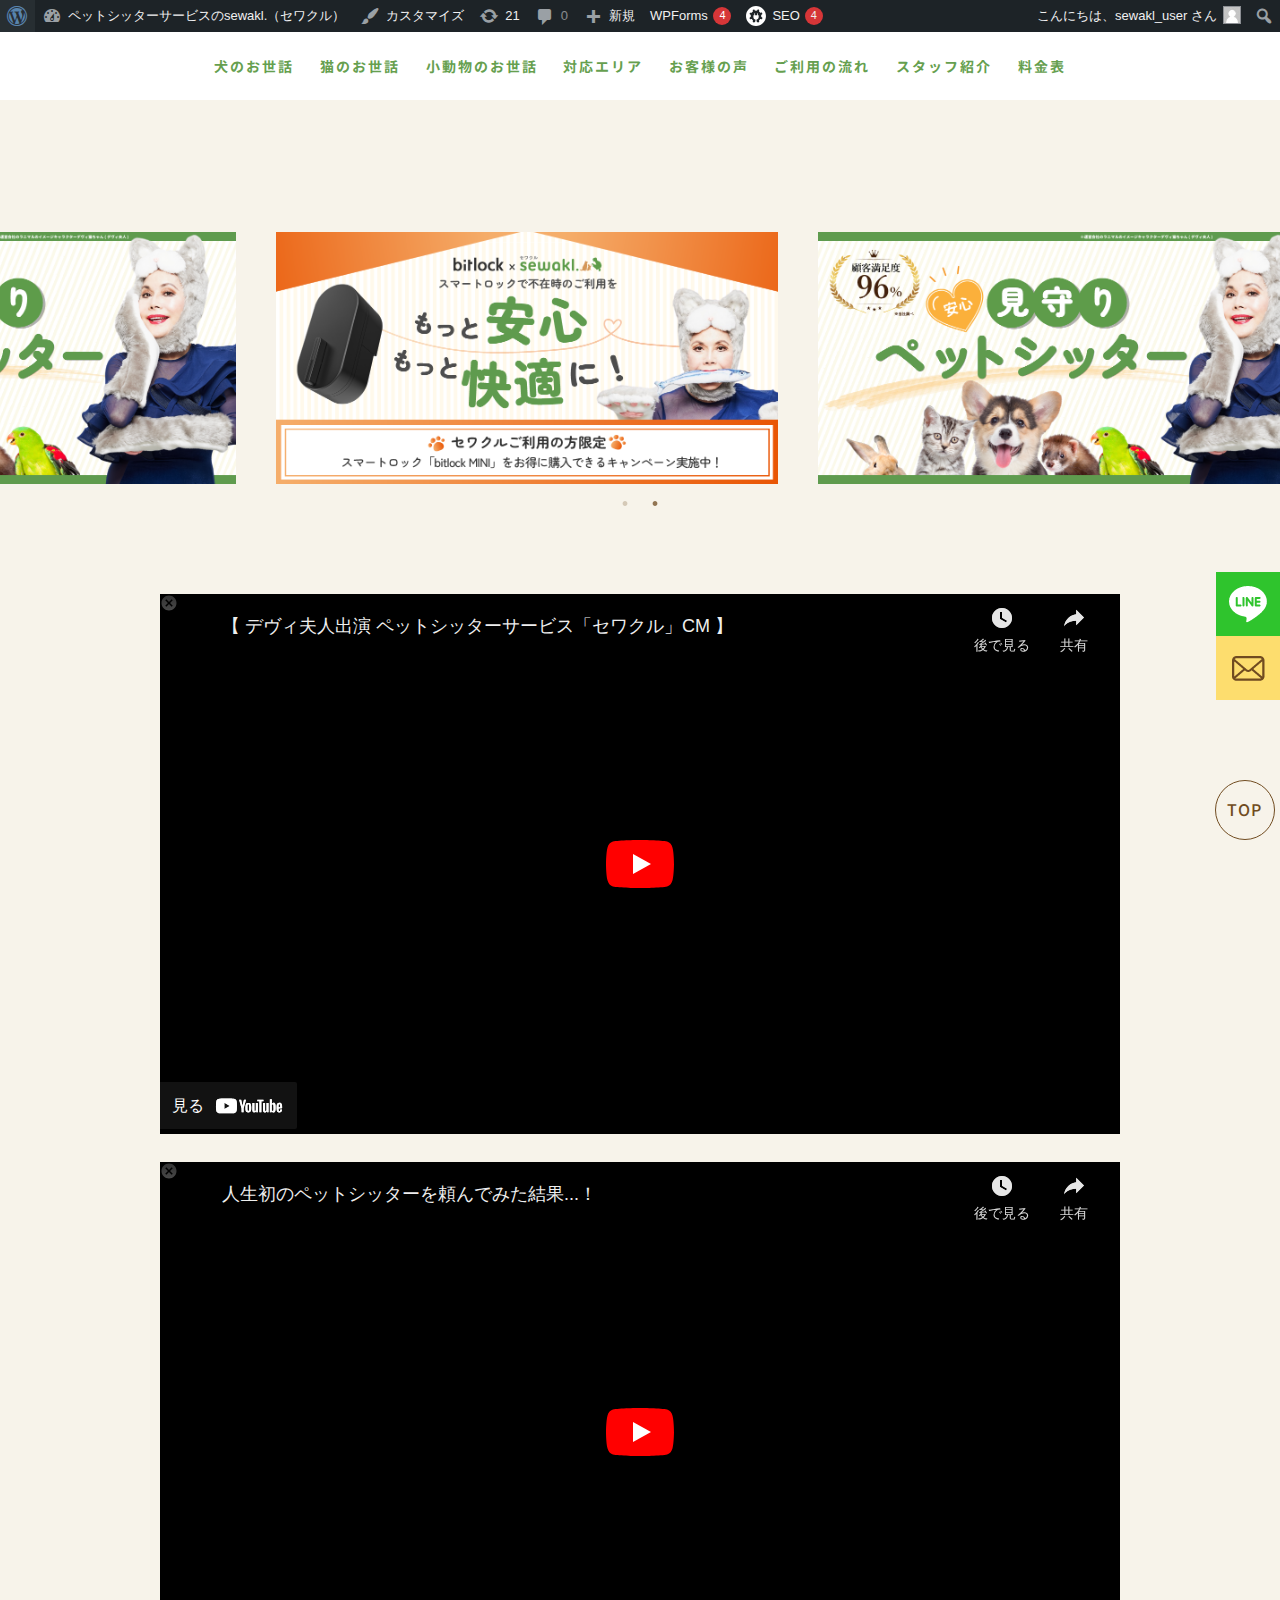
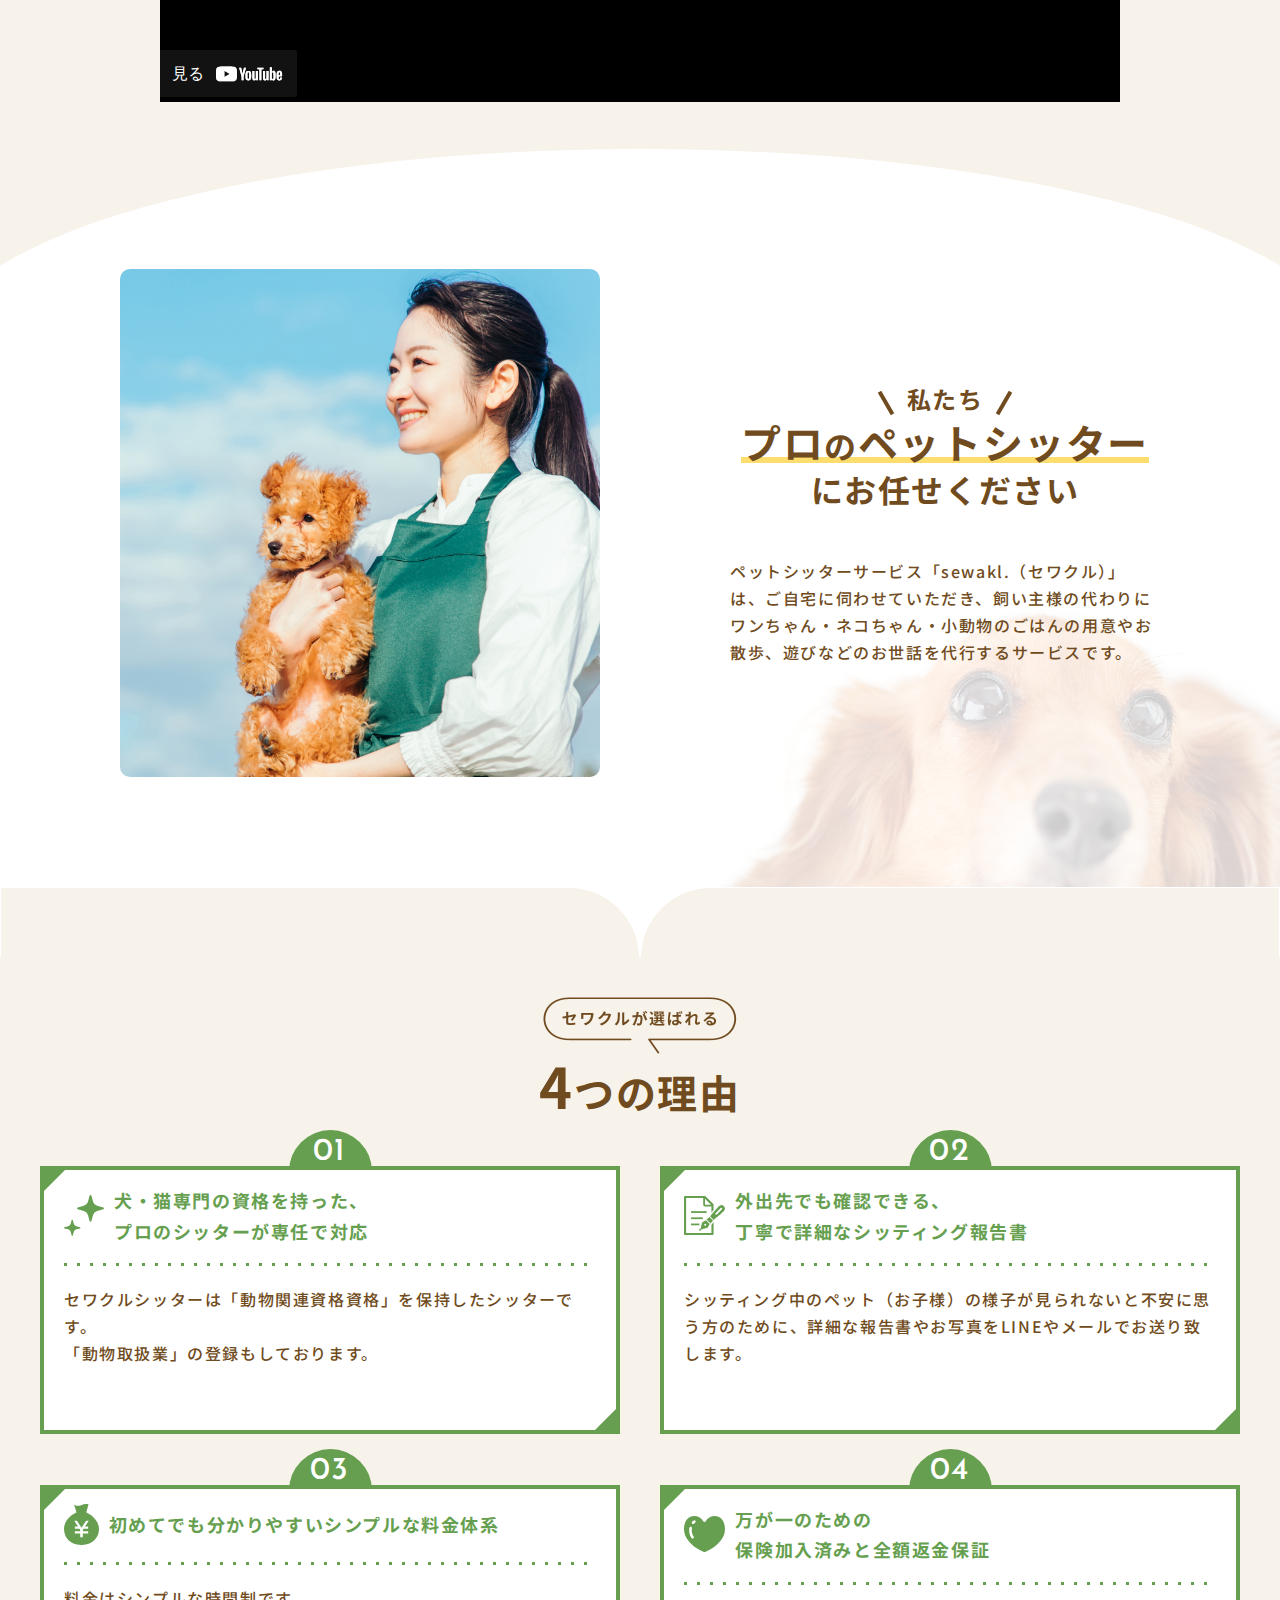
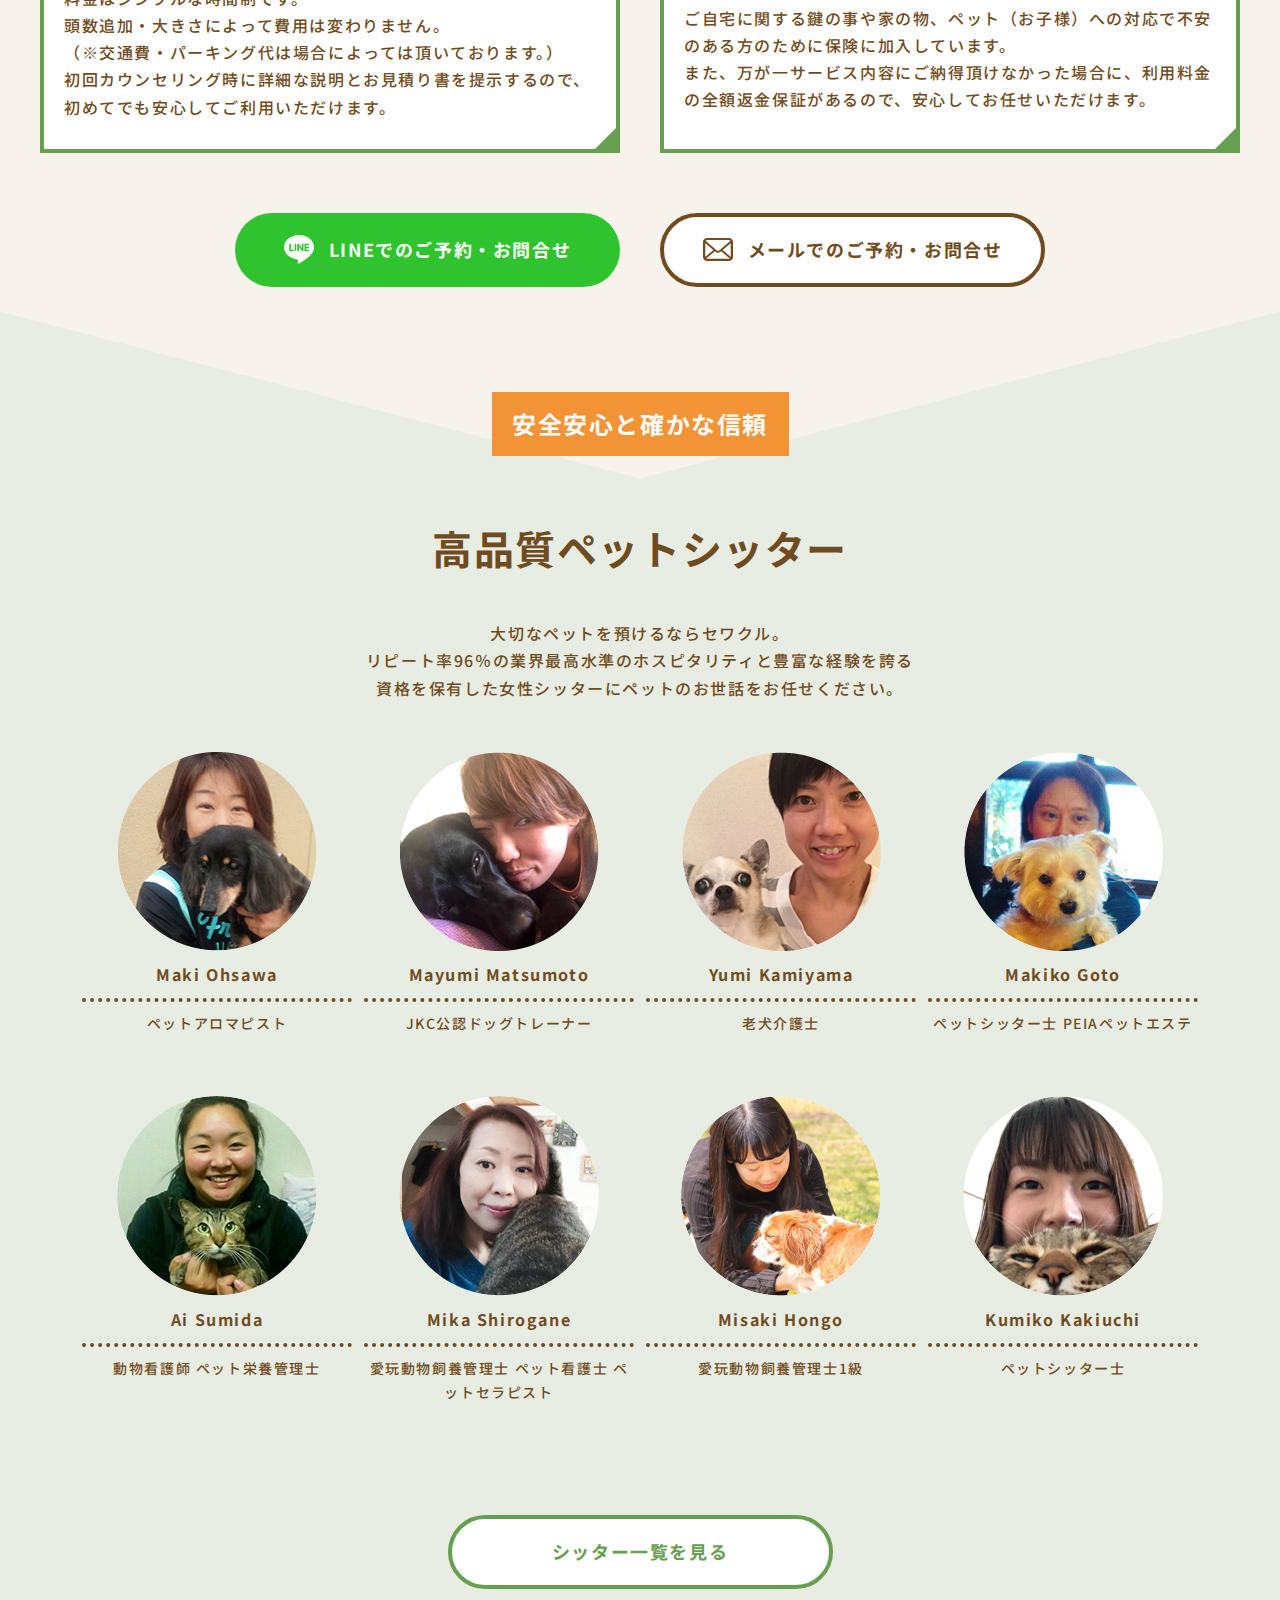
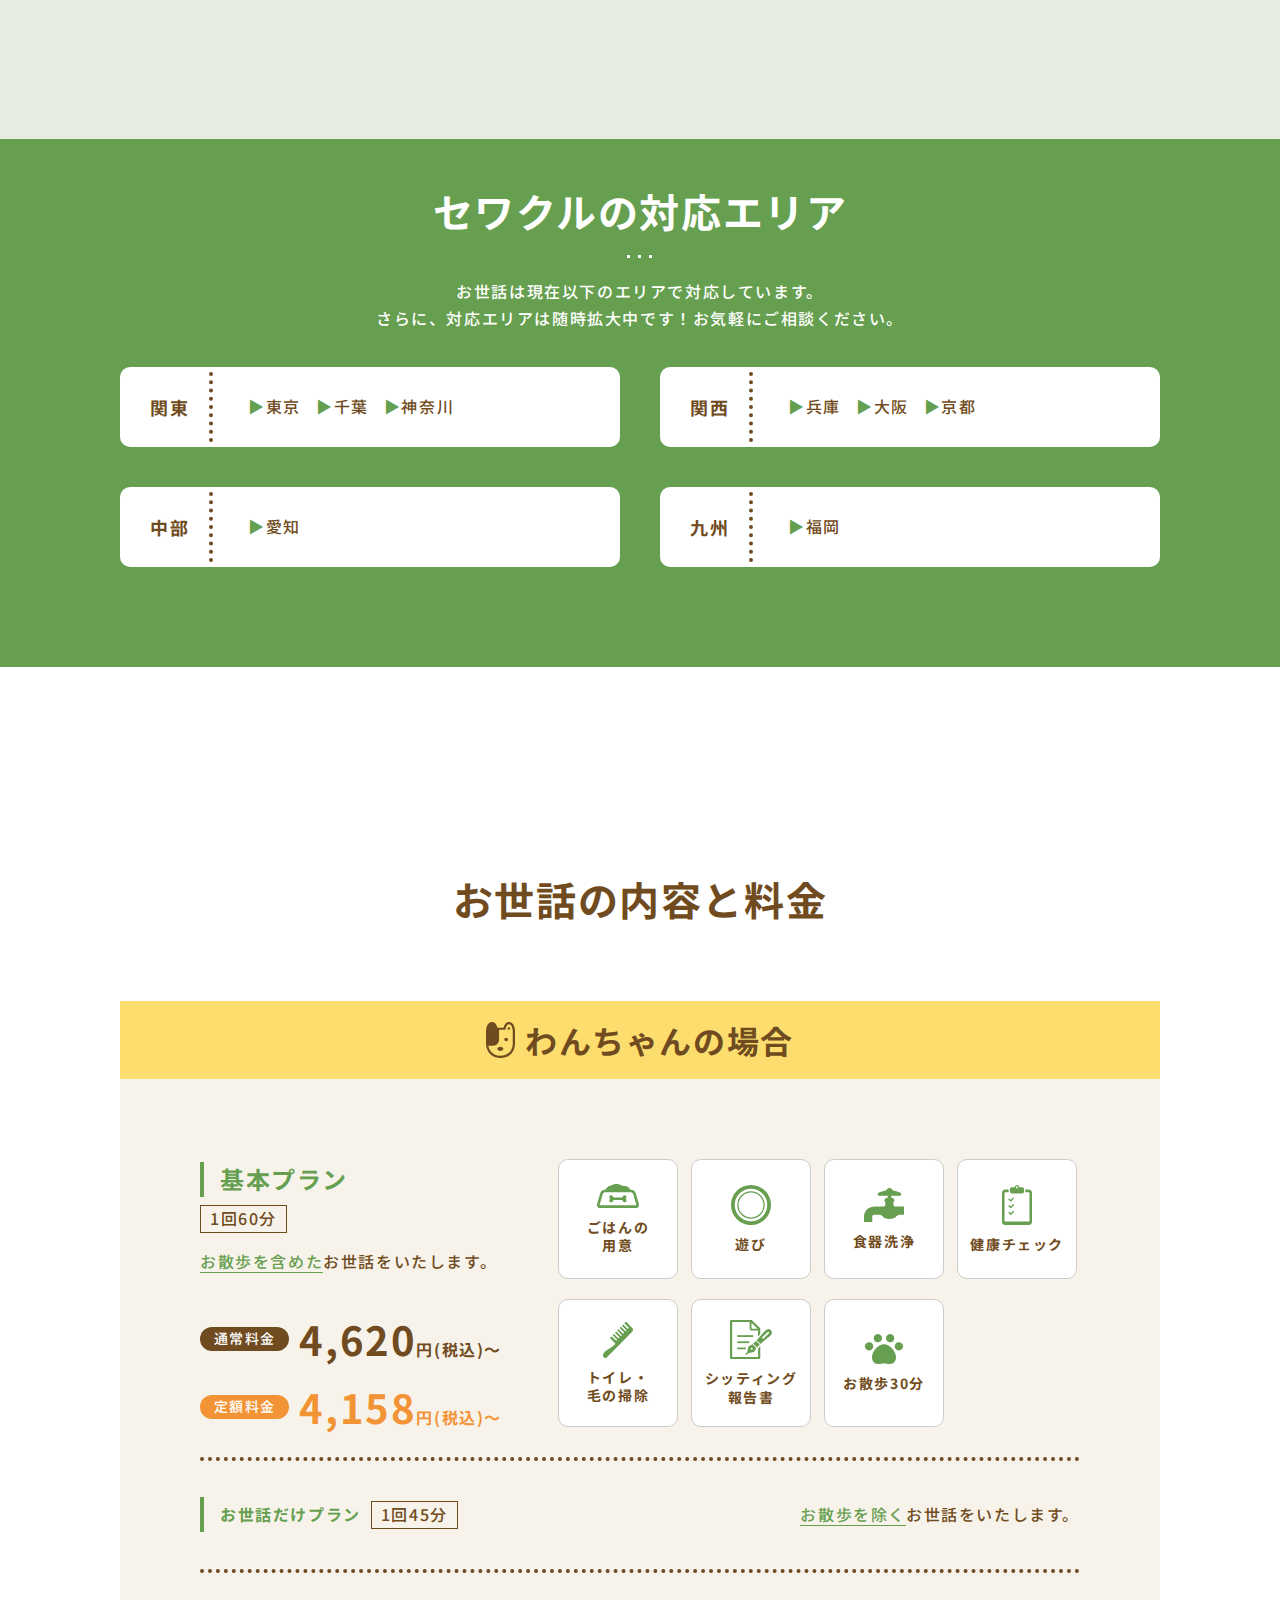
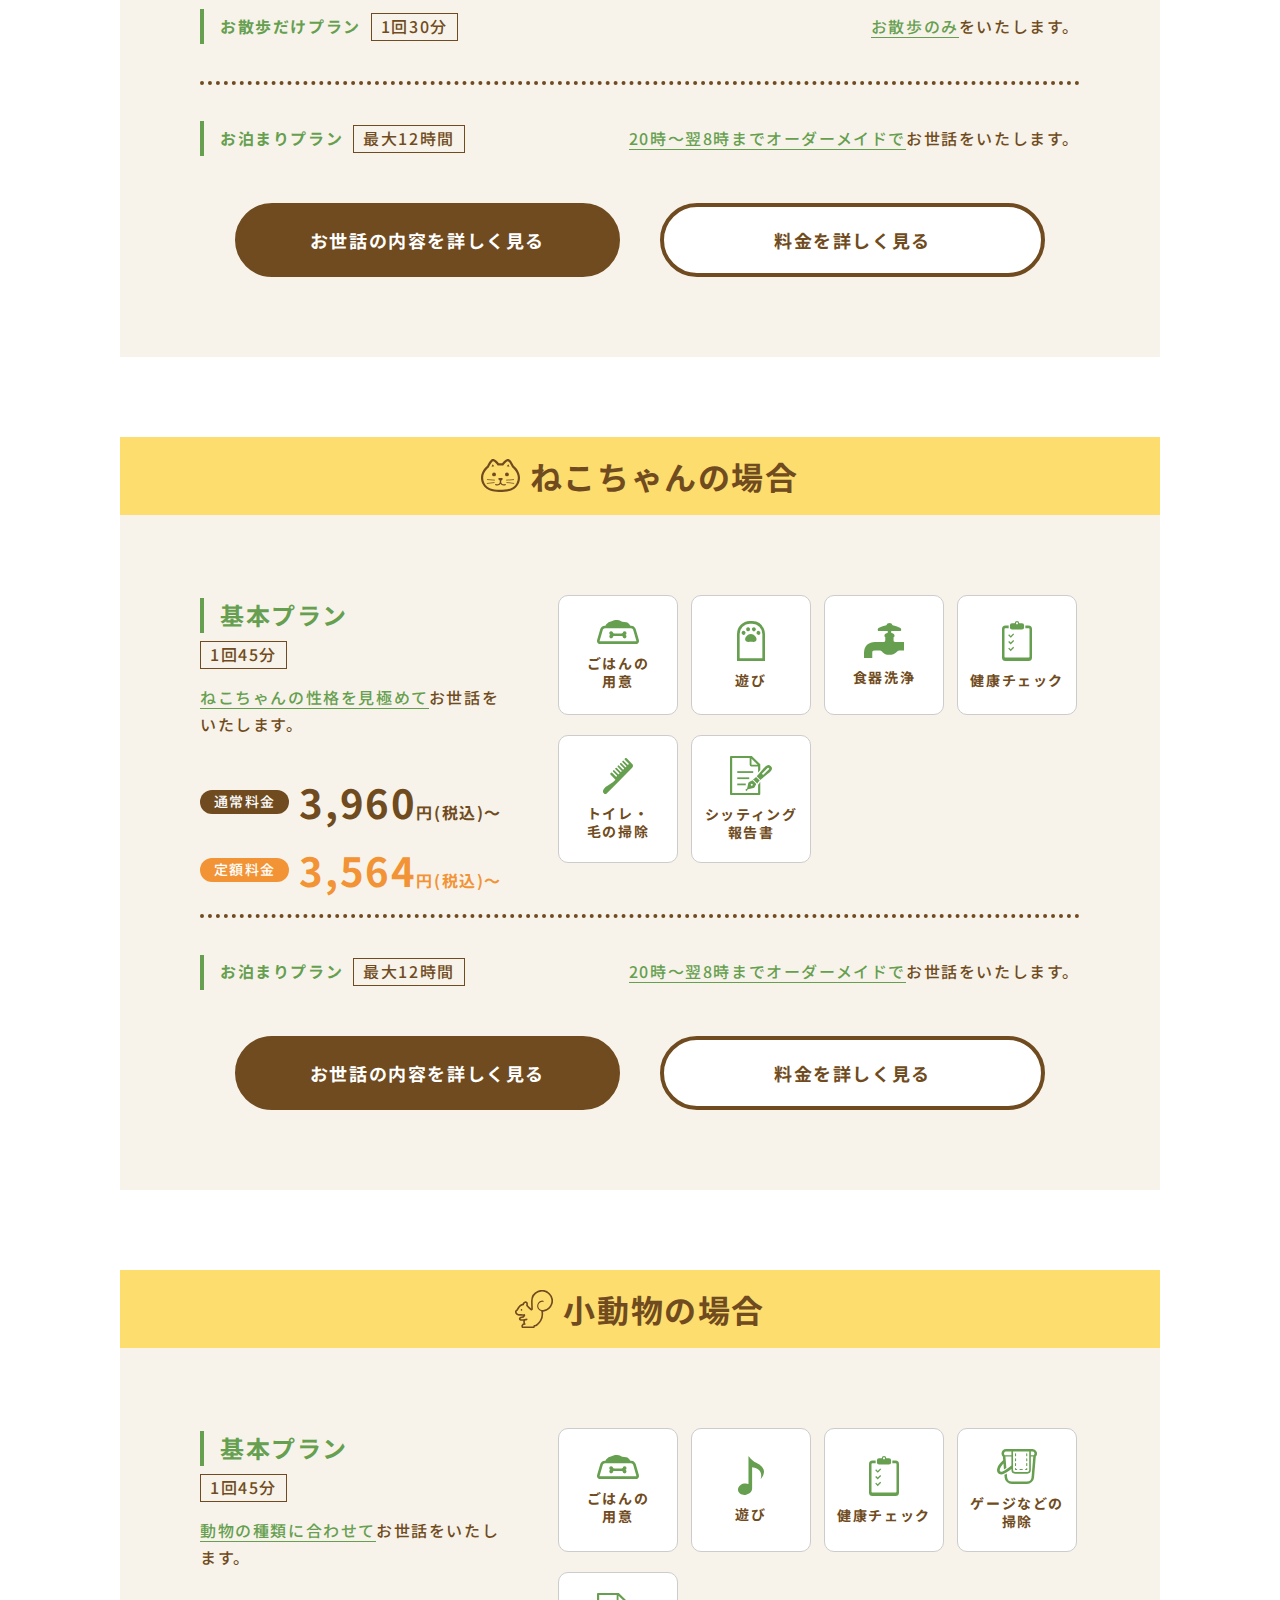
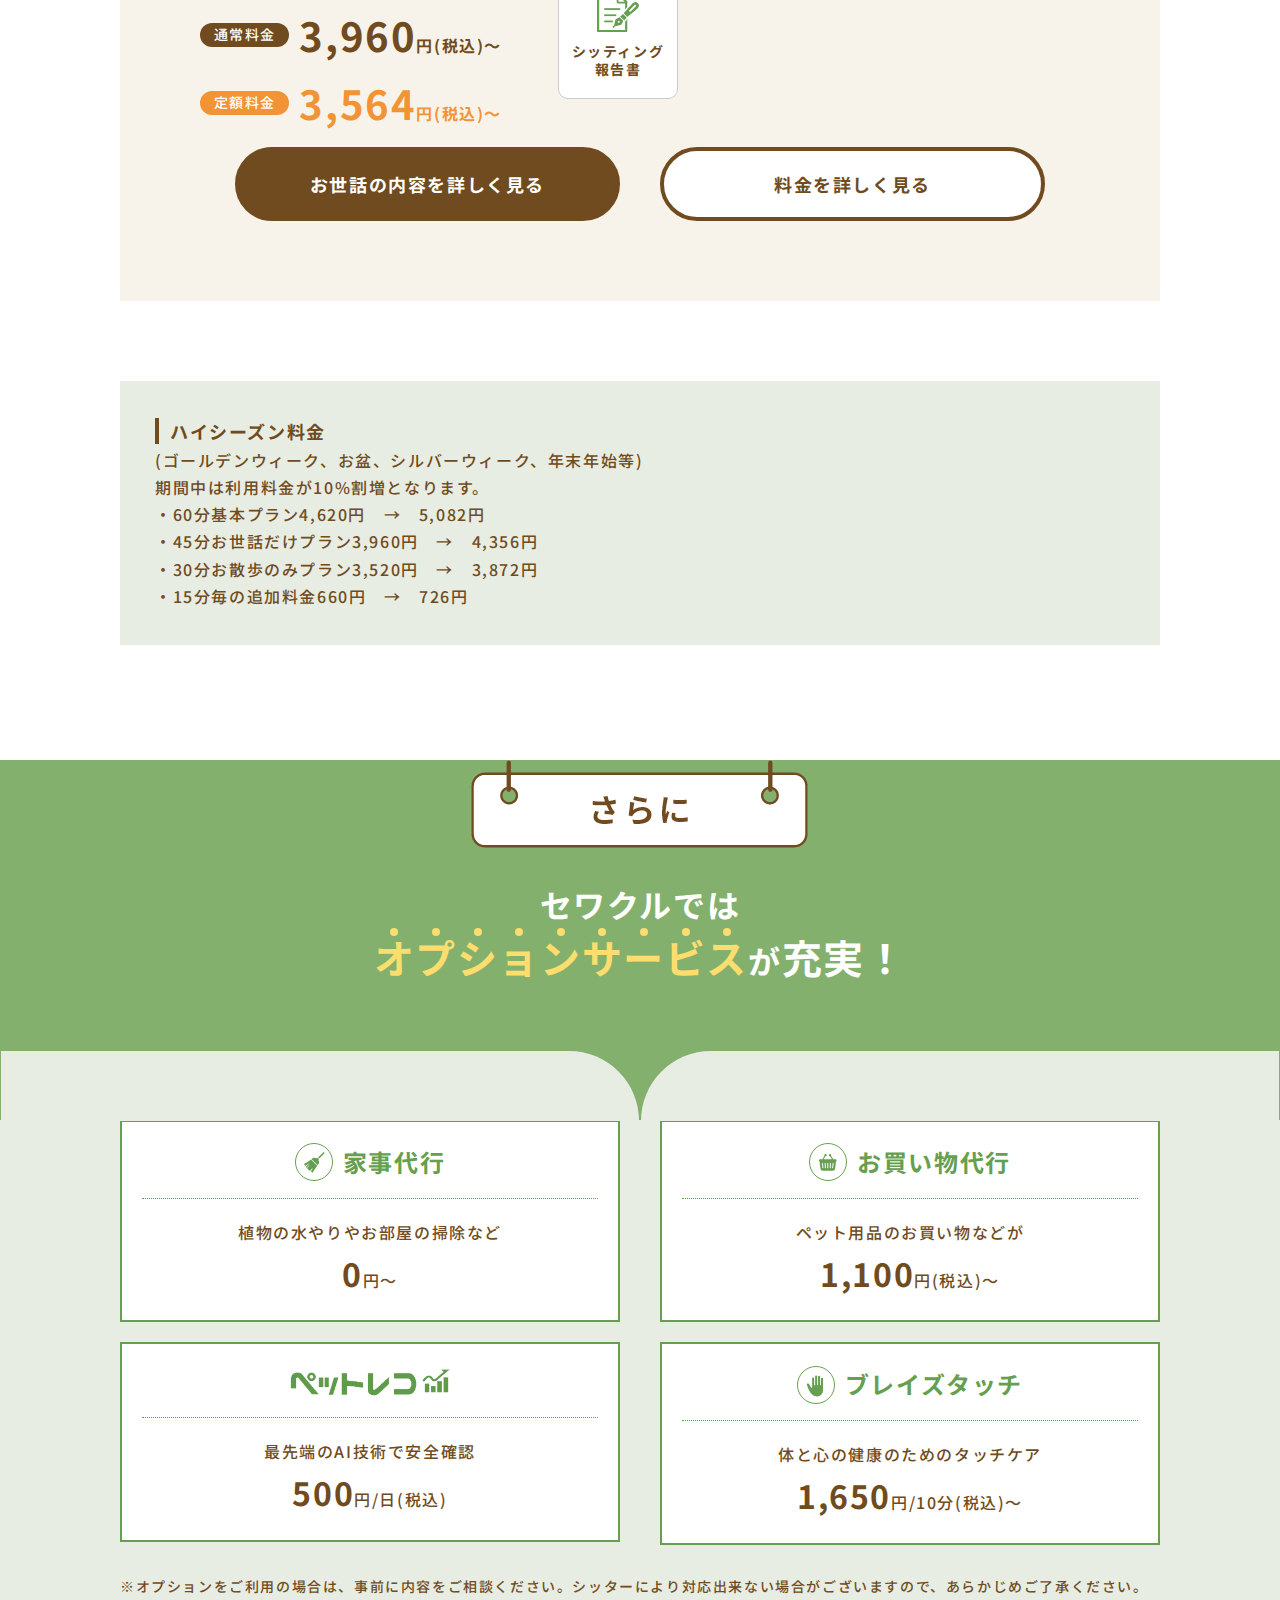
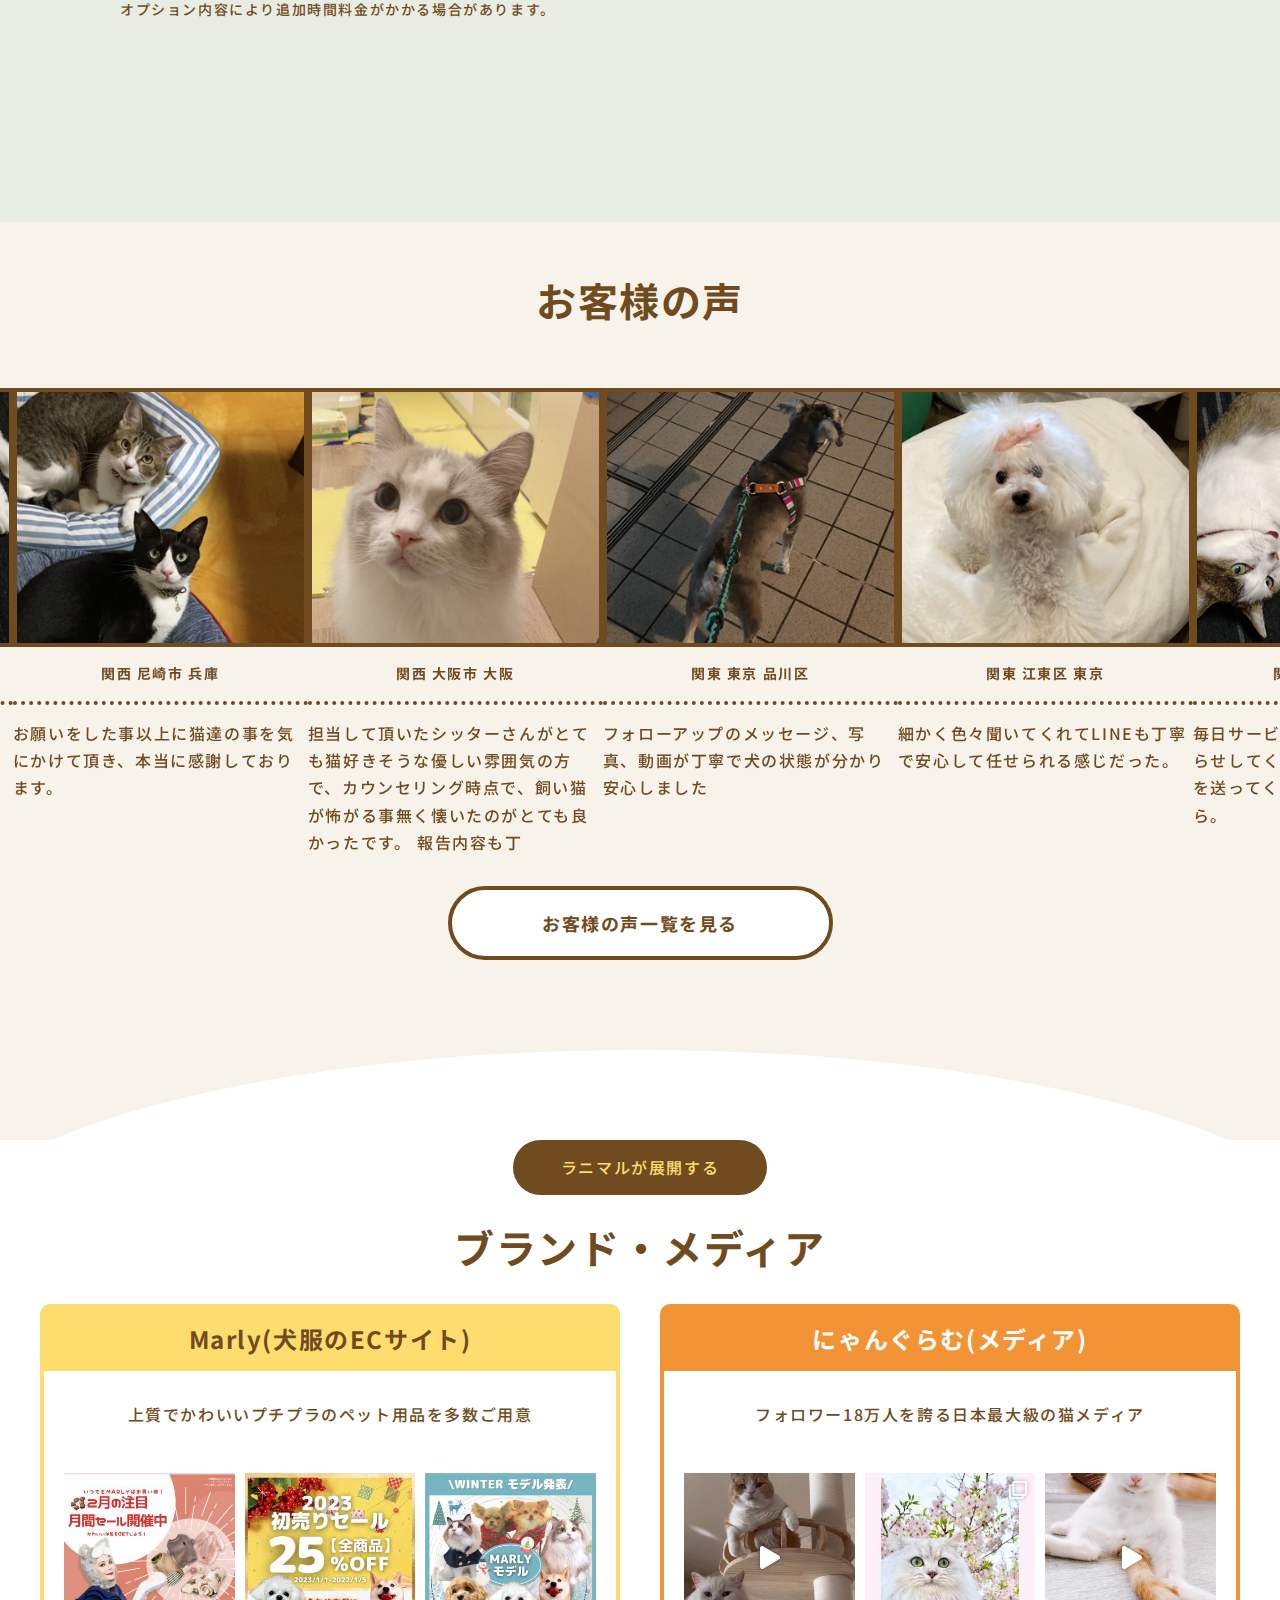
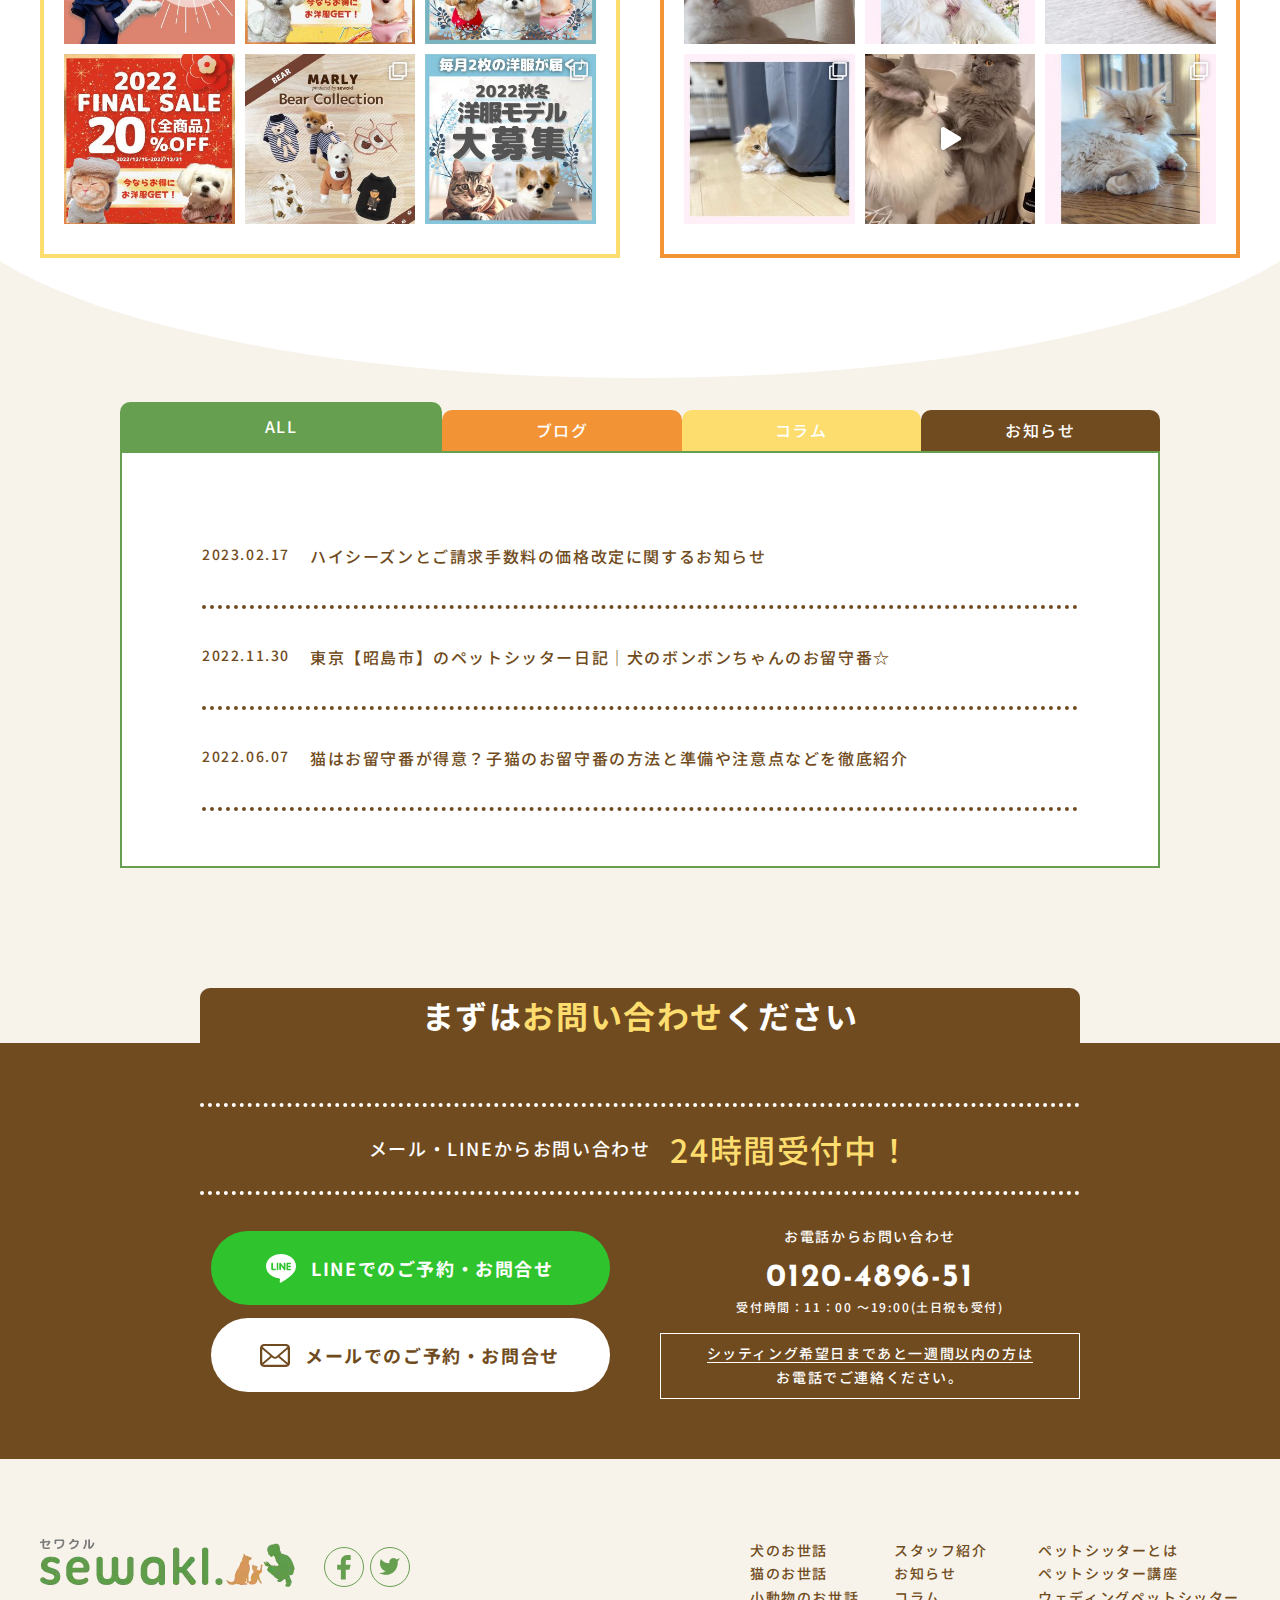
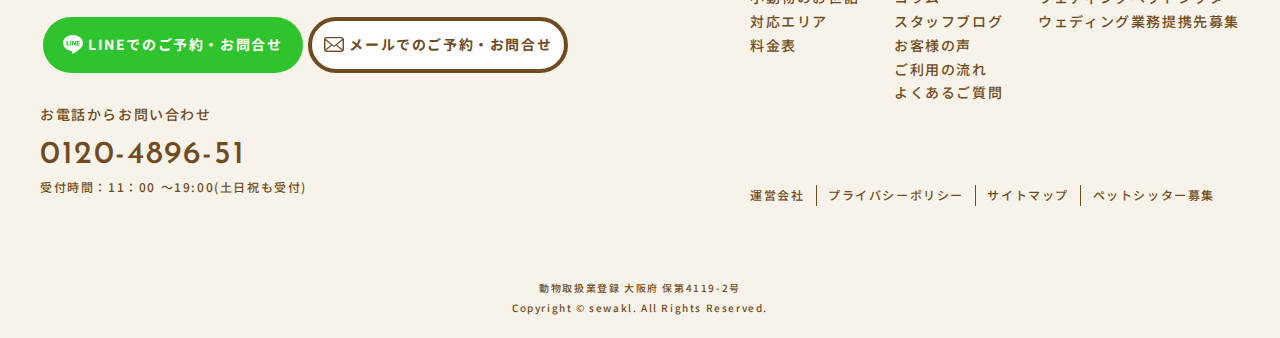
==== commit 49df3e76: "delete header for row 1." ====
--- a/index.html
+++ b/index.html
@@ -221,81 +221,7 @@
   </script>
 
 <div class="fixed">
-<!-- header -->
-<header>
-	<div class="hLogo"><h1><a href="https://sewakl.jp/"><img src="./reference/logo.svg" alt="sewakl"></a></h1></div>
-	<ul class="headerUl">
-		<li class="headerTel pc">
-			<div class="htlu">
-				<img src="./reference/tel.png" alt="tel">
-				<p>0120-4896-51</p>
-			</div>
-			<div class="hteld">
-				<p>受付時間 11：00 〜19：00 (土日祝も受付)</p>
-			</div>
-		</li>
-		<li class="hline pc">
-			<a href="http://nav.cx/6LyNOWE" class="white" target="_blank" rel="noopener noreferrer">
-				<p>
-					LINEでの<br><span>ご予約・お問い合わせ</span>
-				</p>
-			</a>
-		</li>
-		<li class="hcon pc">
-			<a href="https://sewakl.jp/customer/">
-				<p>
-					メールでの<br><span>ご予約・お問い合わせ</span>
-				</p>
-			</a>
-		</li>
-		<li class="hline sp">
-			<a href="http://nav.cx/6LyNOWE" class="white" target="_blank" rel="noopener noreferrer">
-				<img src="./reference/line_a.png" alt="line">
-				<p>予約する</p>
-			</a>
-		</li>
-		<li class="menuBtn sp">
-			<a class="menu-trigger" href="https://sewakl.jp/#">
-				<span></span>
-				<span></span>
-				<span></span>
-			</a>
-			<p>MENU</p>
-		<nav class="gnav">
-			<div class="gnav__wrap">
-				<ul class="gnav__menu f700">
-					<li class="gnav__menu__item"><a href="https://sewakl.jp/dogsitter/">犬のお世話</a></li>
-					<li class="gnav__menu__item"><a href="https://sewakl.jp/catsitter/">猫のお世話</a></li>
-					<li class="gnav__menu__item"><a href="https://sewakl.jp/littlecritter/">小動物のお世話</a></li>
-					<li class="gnav__menu__item"><a href="https://sewakl.jp/area/">対応エリア</a></li>
-					<li class="gnav__menu__item"><a href="https://sewakl.jp/price/">料金表</a></li>
-					<li class="gnav__menu__item">
-						<p class="hambtn plus">新着情報</p>
-						<div class="hamd">
-							<a href="https://sewakl.jp/news/"><span class="green">▶︎</span>お知らせ</a>
-							<a href="https://sewakl.jp/staffblog/"><span class="green">▶︎</span>スタッフブログ</a>
-							<a href="https://sewakl.jp/column/"><span class="green">▶︎</span>コラム</a>
-						</div>
-					</li>
-					<li class="gnav__menu__item">
-						<p class="hambtn plus">その他ラニマルについて</p>
-						<div class="hamd">
-							<a href="https://sewakl.jp/staff/"><span class="green">▶︎</span>スタッフ紹介</a>
-							<a href="https://sewakl.jp/flow/"><span class="green">▶︎</span>ご利用の流れ</a>
-							<a href="https://sewakl.jp/about/"><span class="green">▶︎</span>ペットシッターとは</a>
-							<a href="https://sewakl.jp/wedding/"><span class="green">▶︎</span>ウェディングペットシッター</a>
-							<a href="https://sewakl.jp/wedding/#com"><span class="green">▶︎</span>ウェディング業務提携先募集</a>
-							<a href="https://sewakl.jp/voice/"><span class="green">▶︎</span>お客様の声</a>
-							<a href="https://sewakl.jp/faq/"><span class="green">▶︎</span>よくあるご質問</a>
-							<a href="https://sewakl.jp/course/"><span class="green">▶︎</span>ペットシッター講座</a>
-						</div>
-					</li>
-				</ul>
-			</div><!--gnav-wrap-->
-		</nav>
-		</li>
-	</ul>
-</header><!-- /header -->
+
 
 
 <!-- nav -->
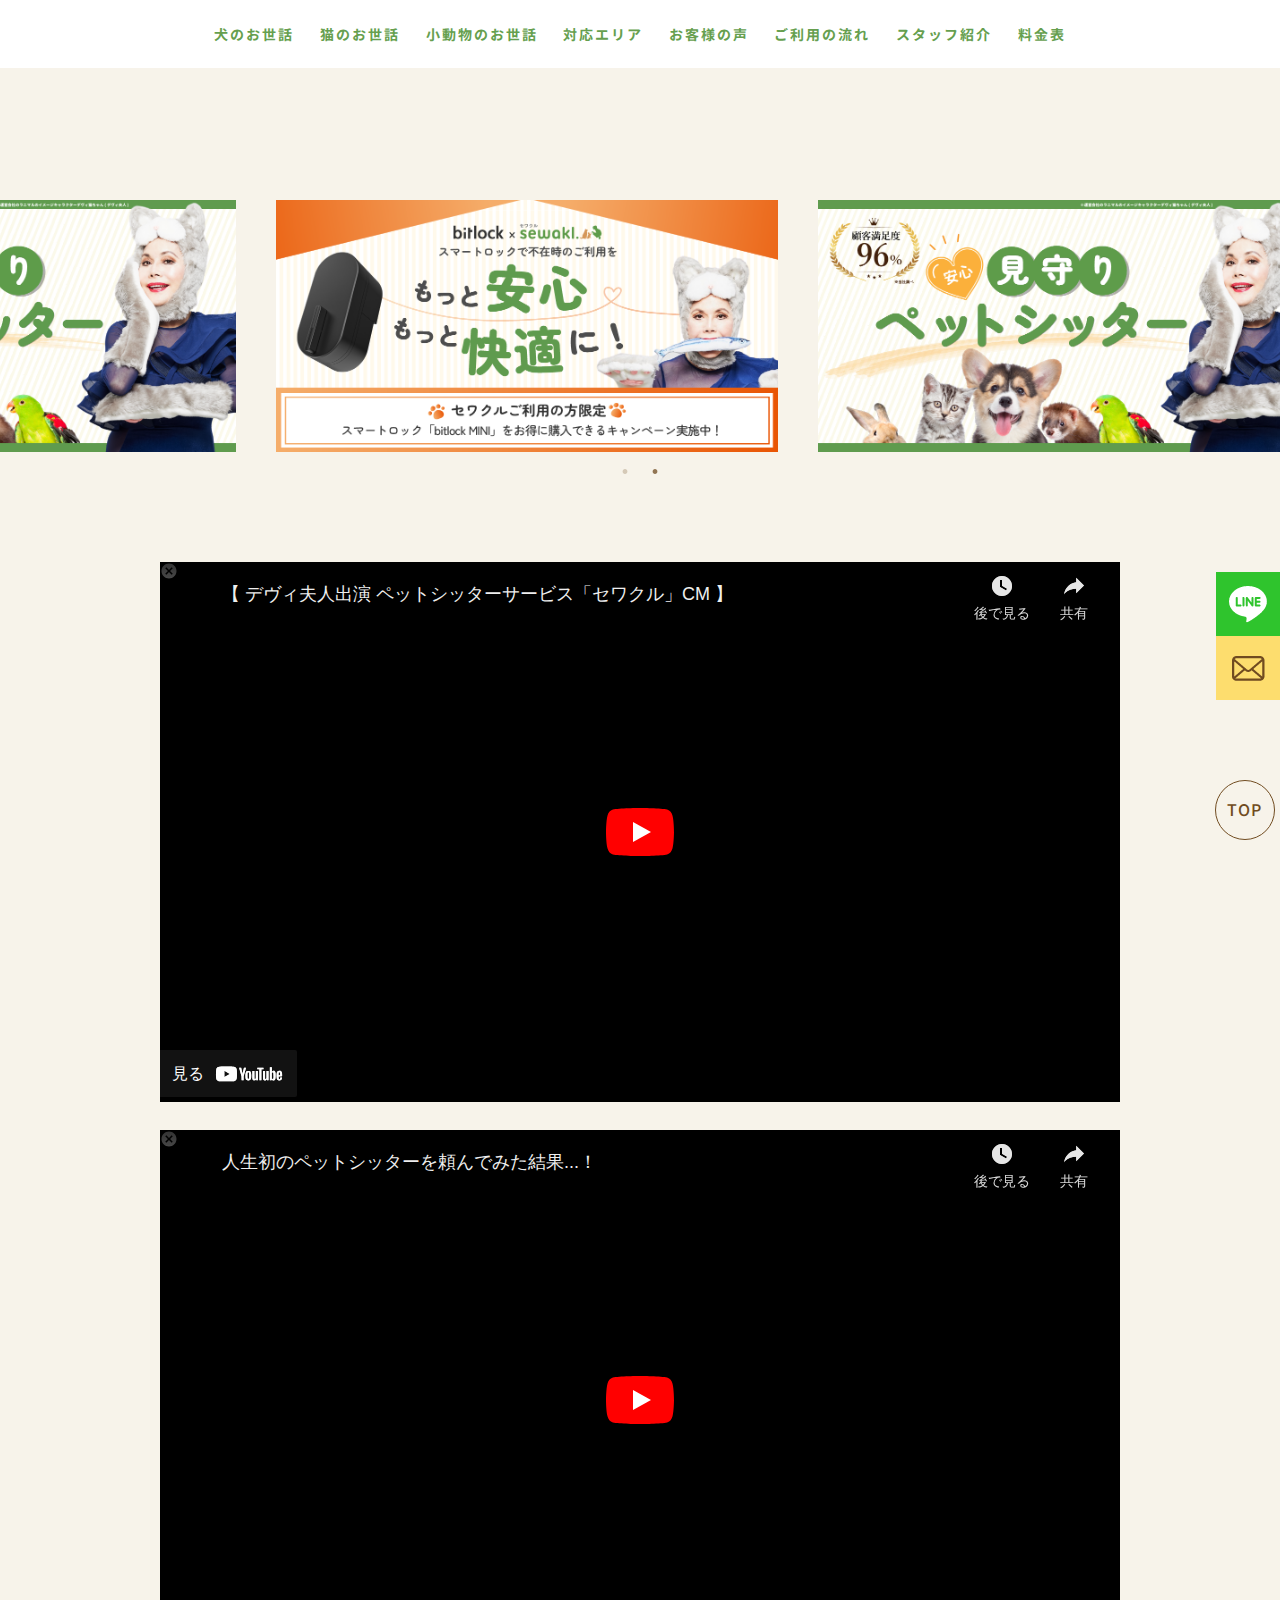
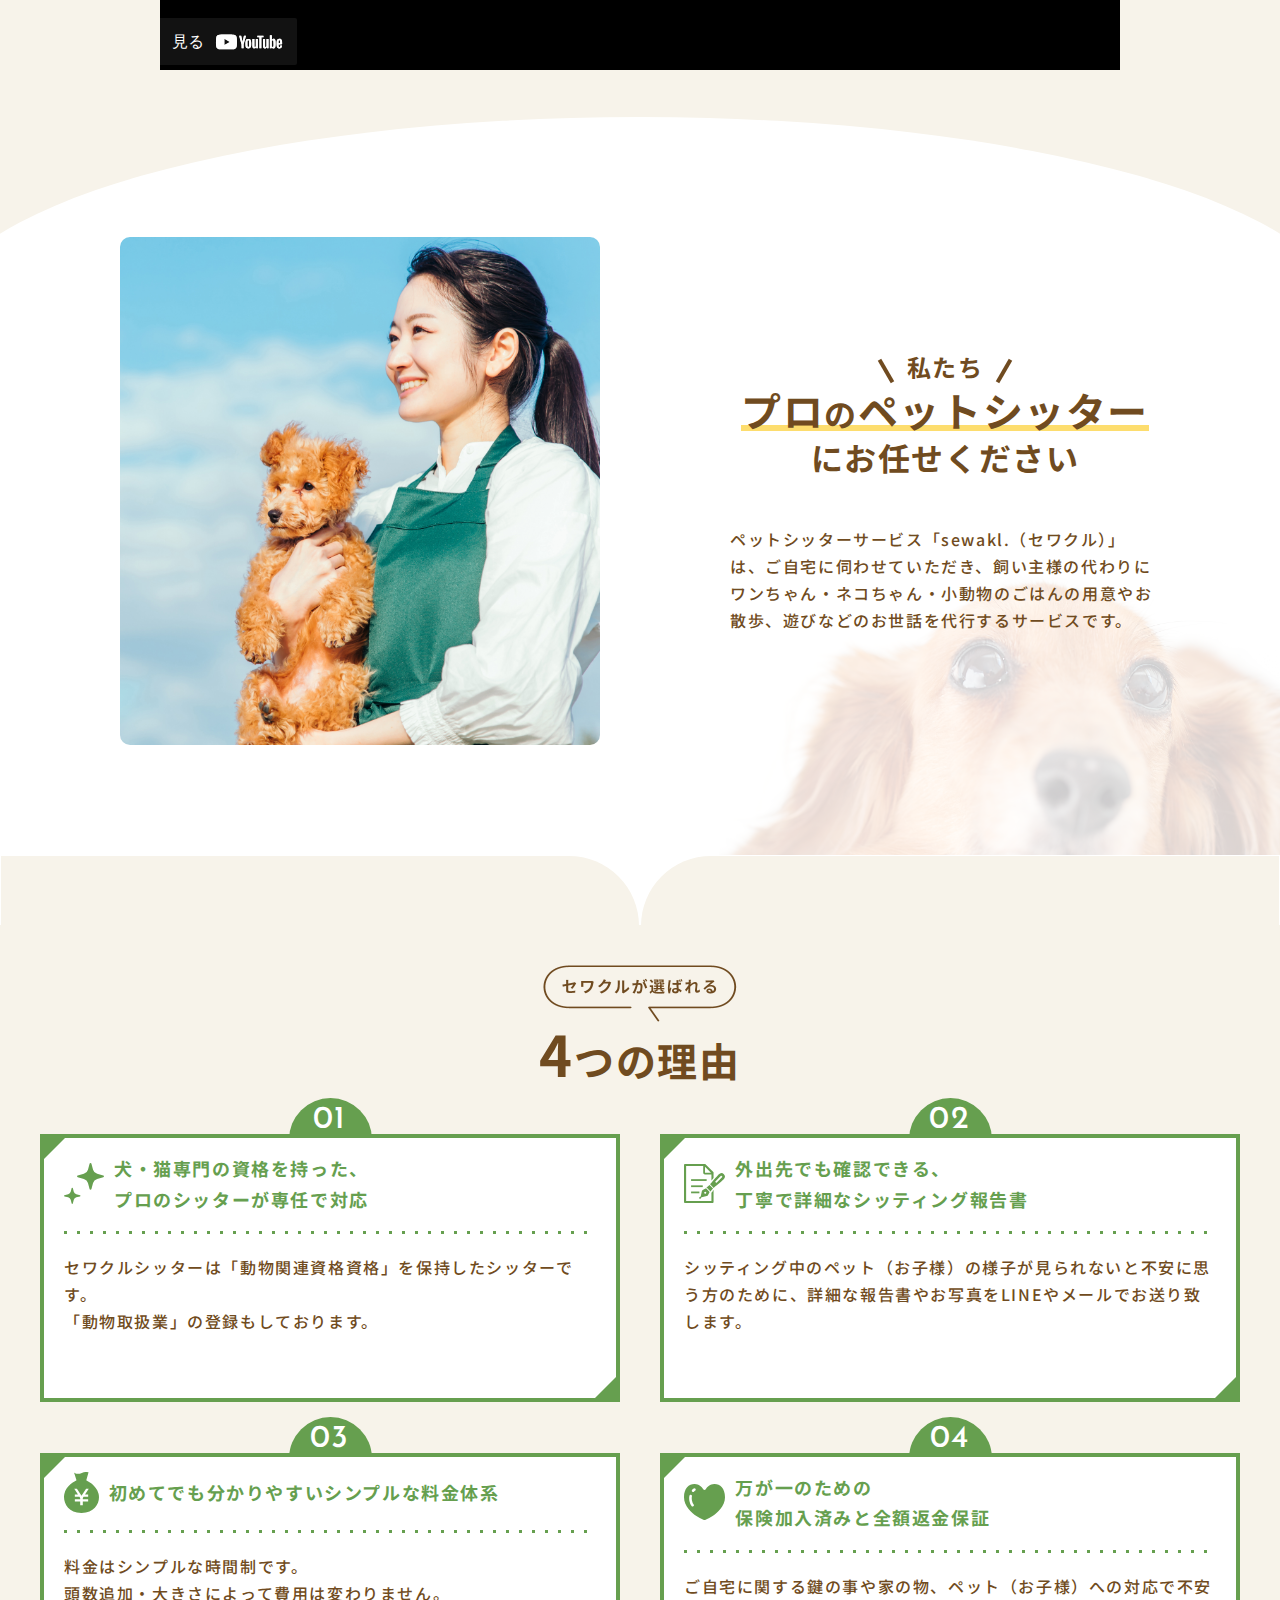
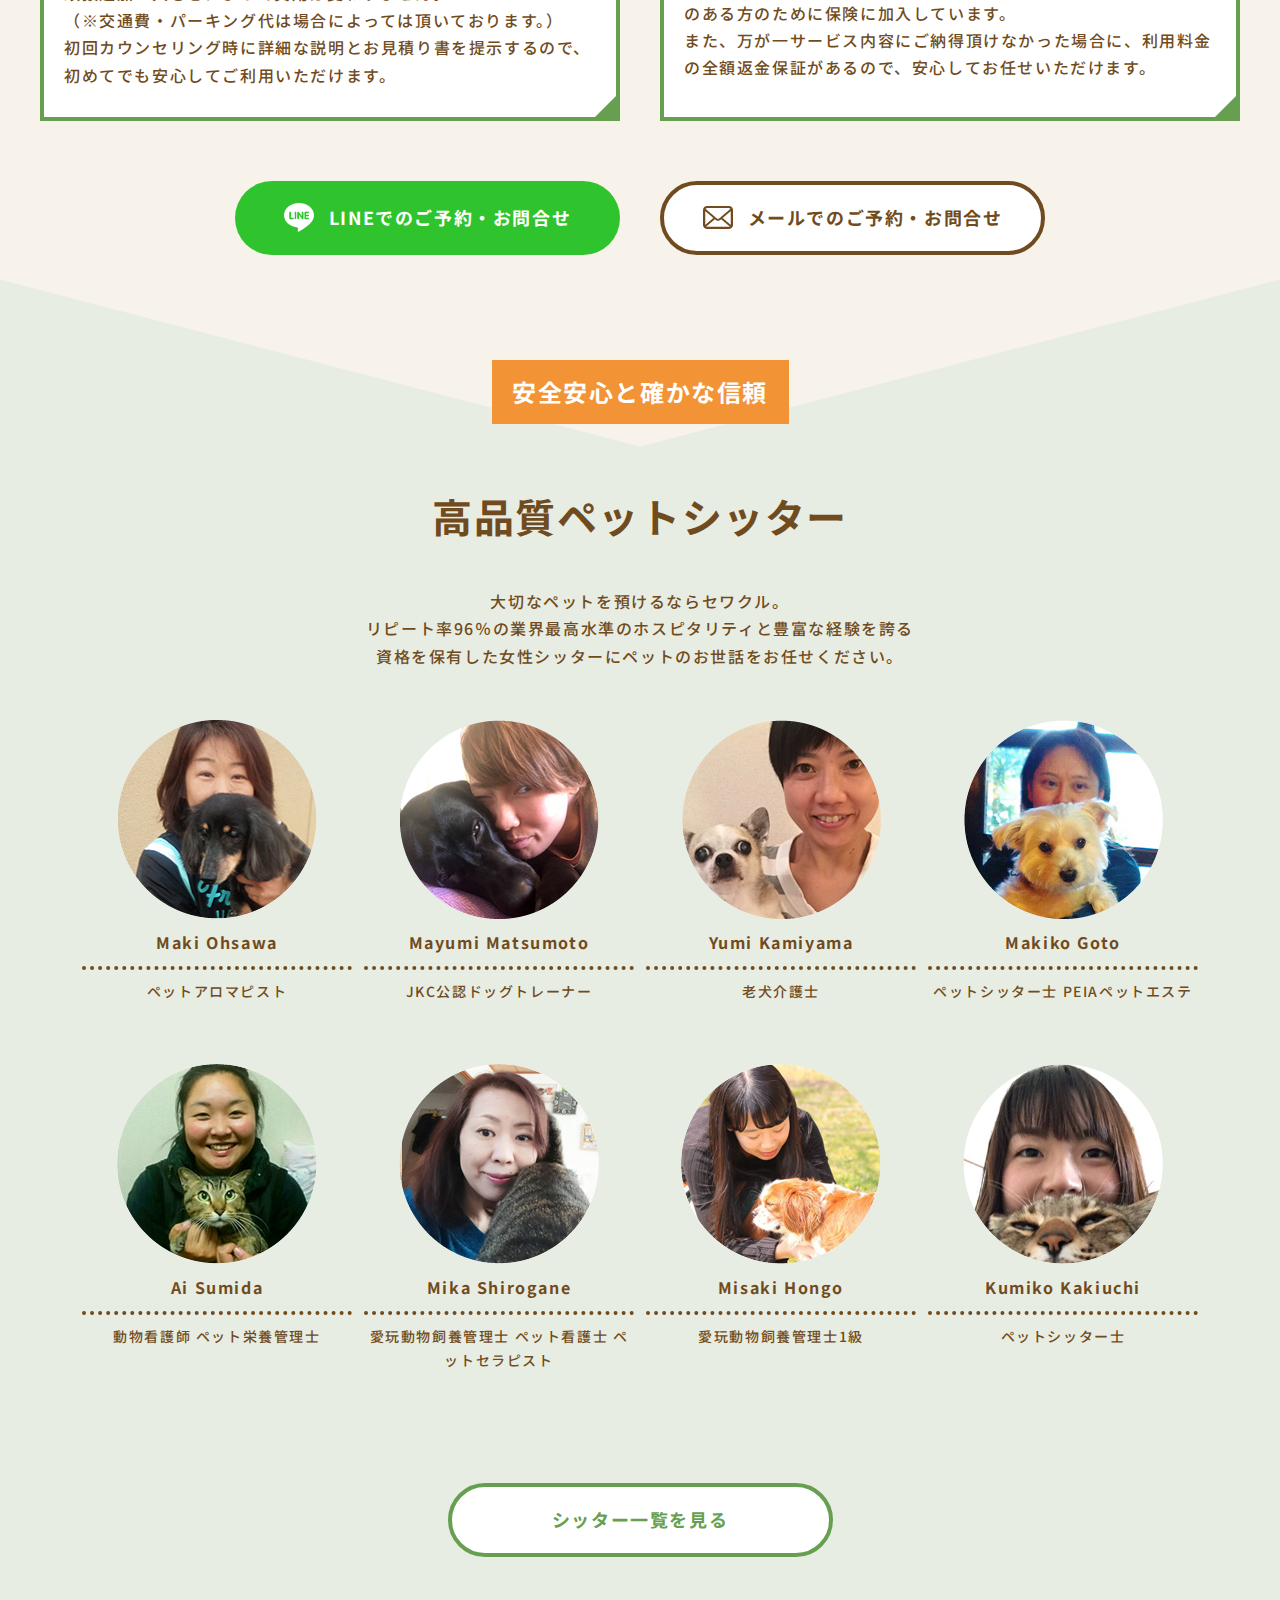
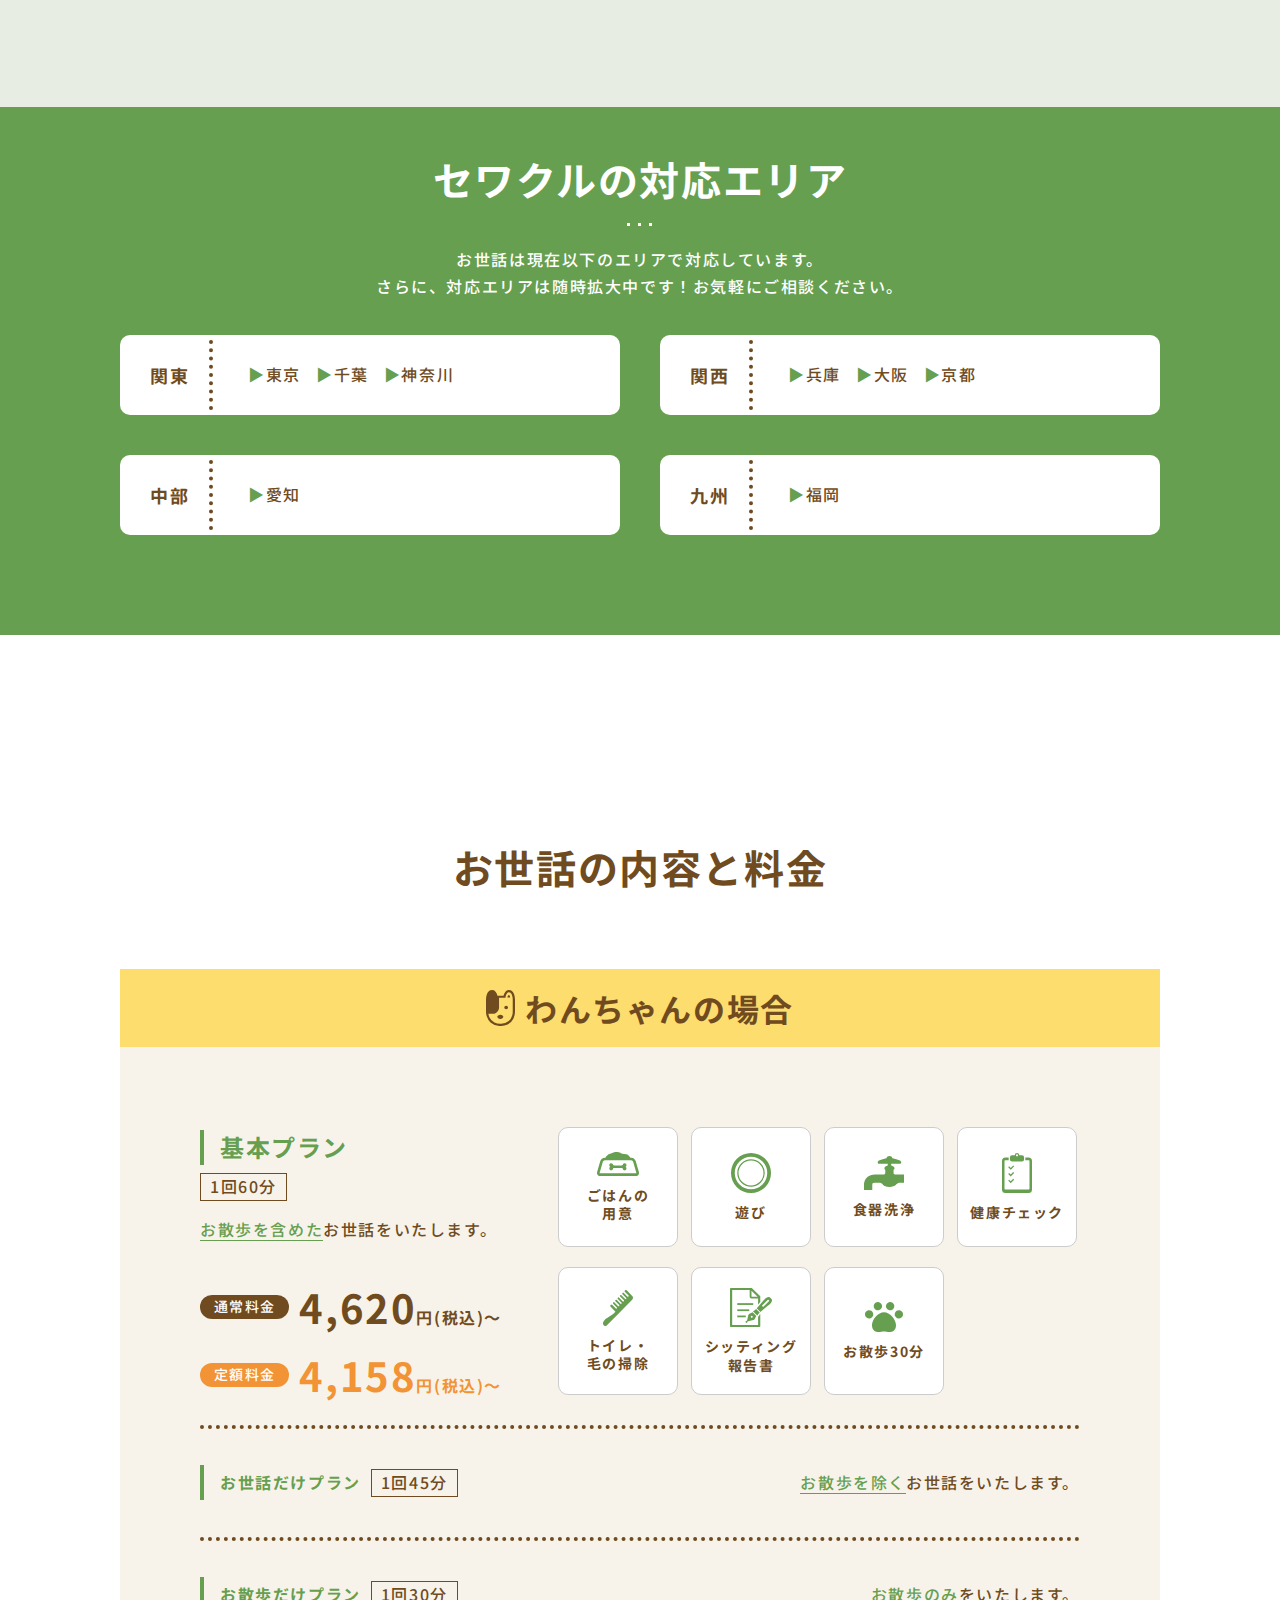
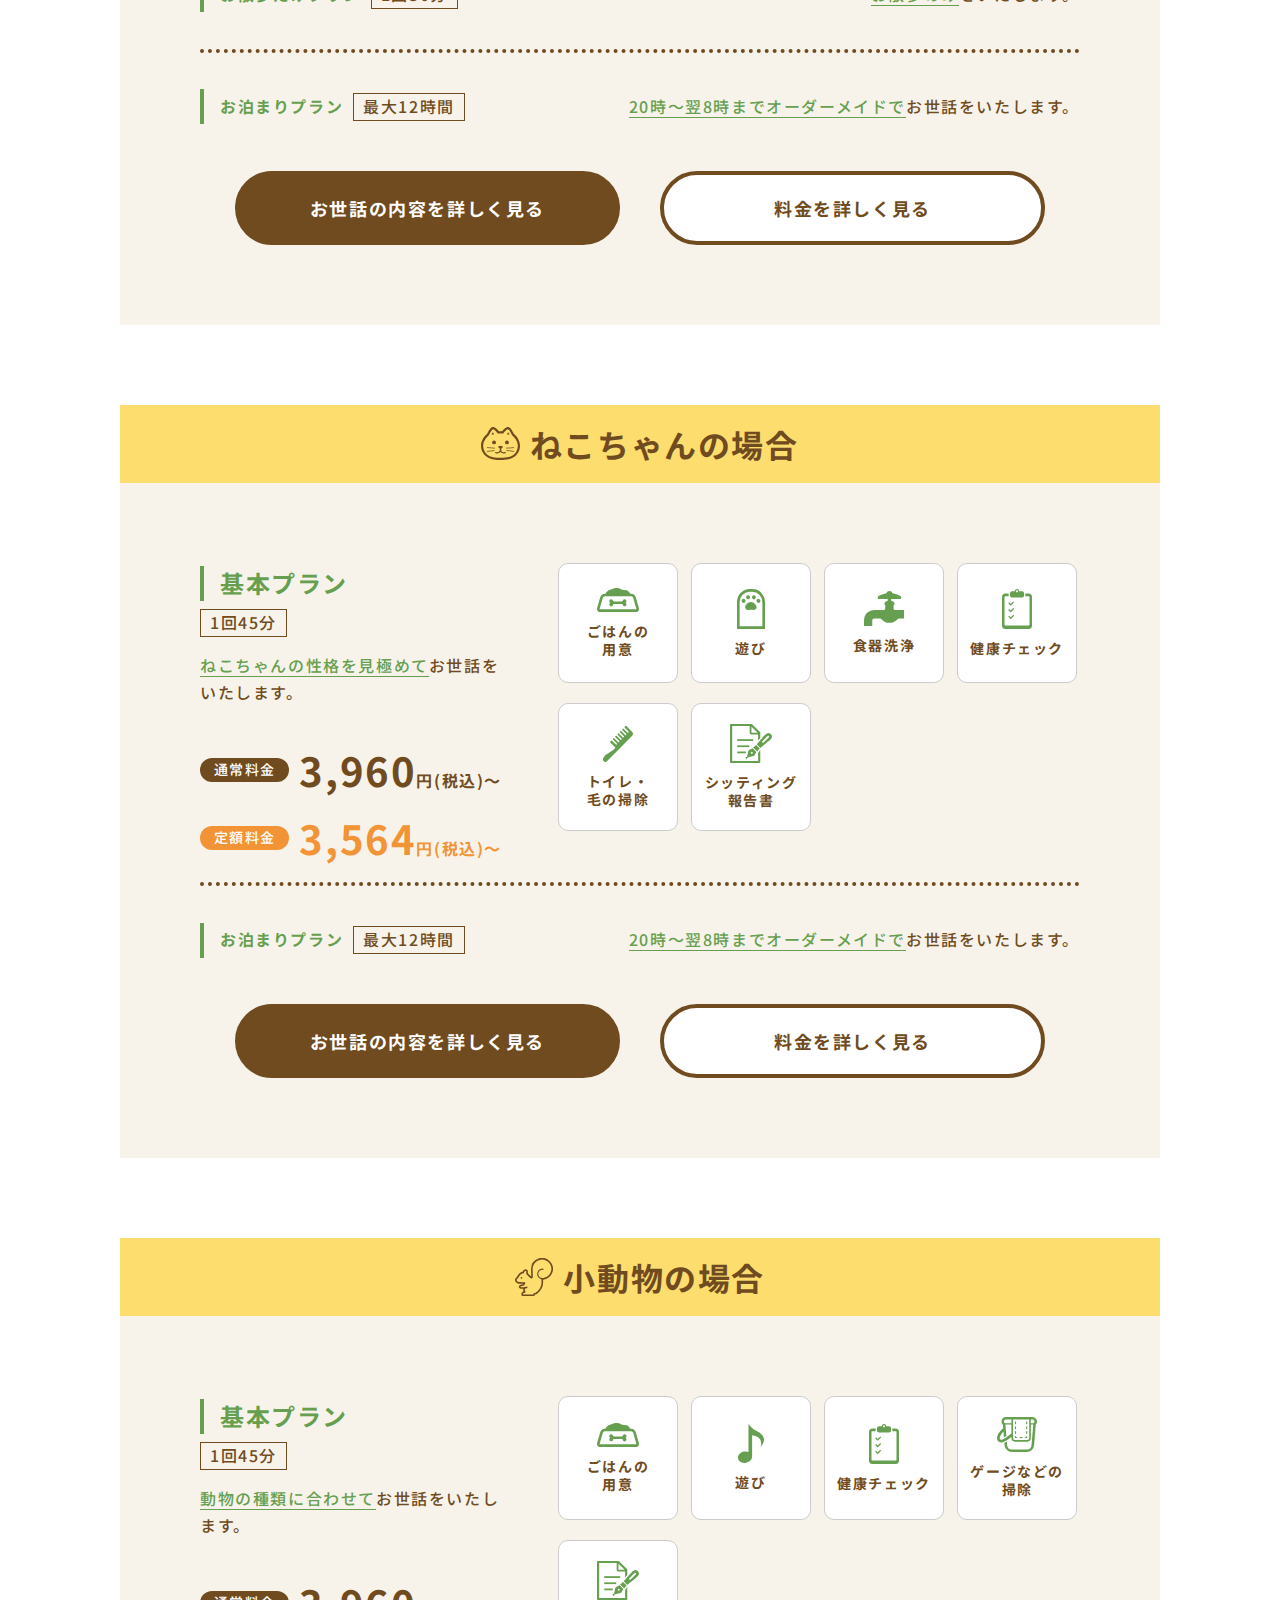
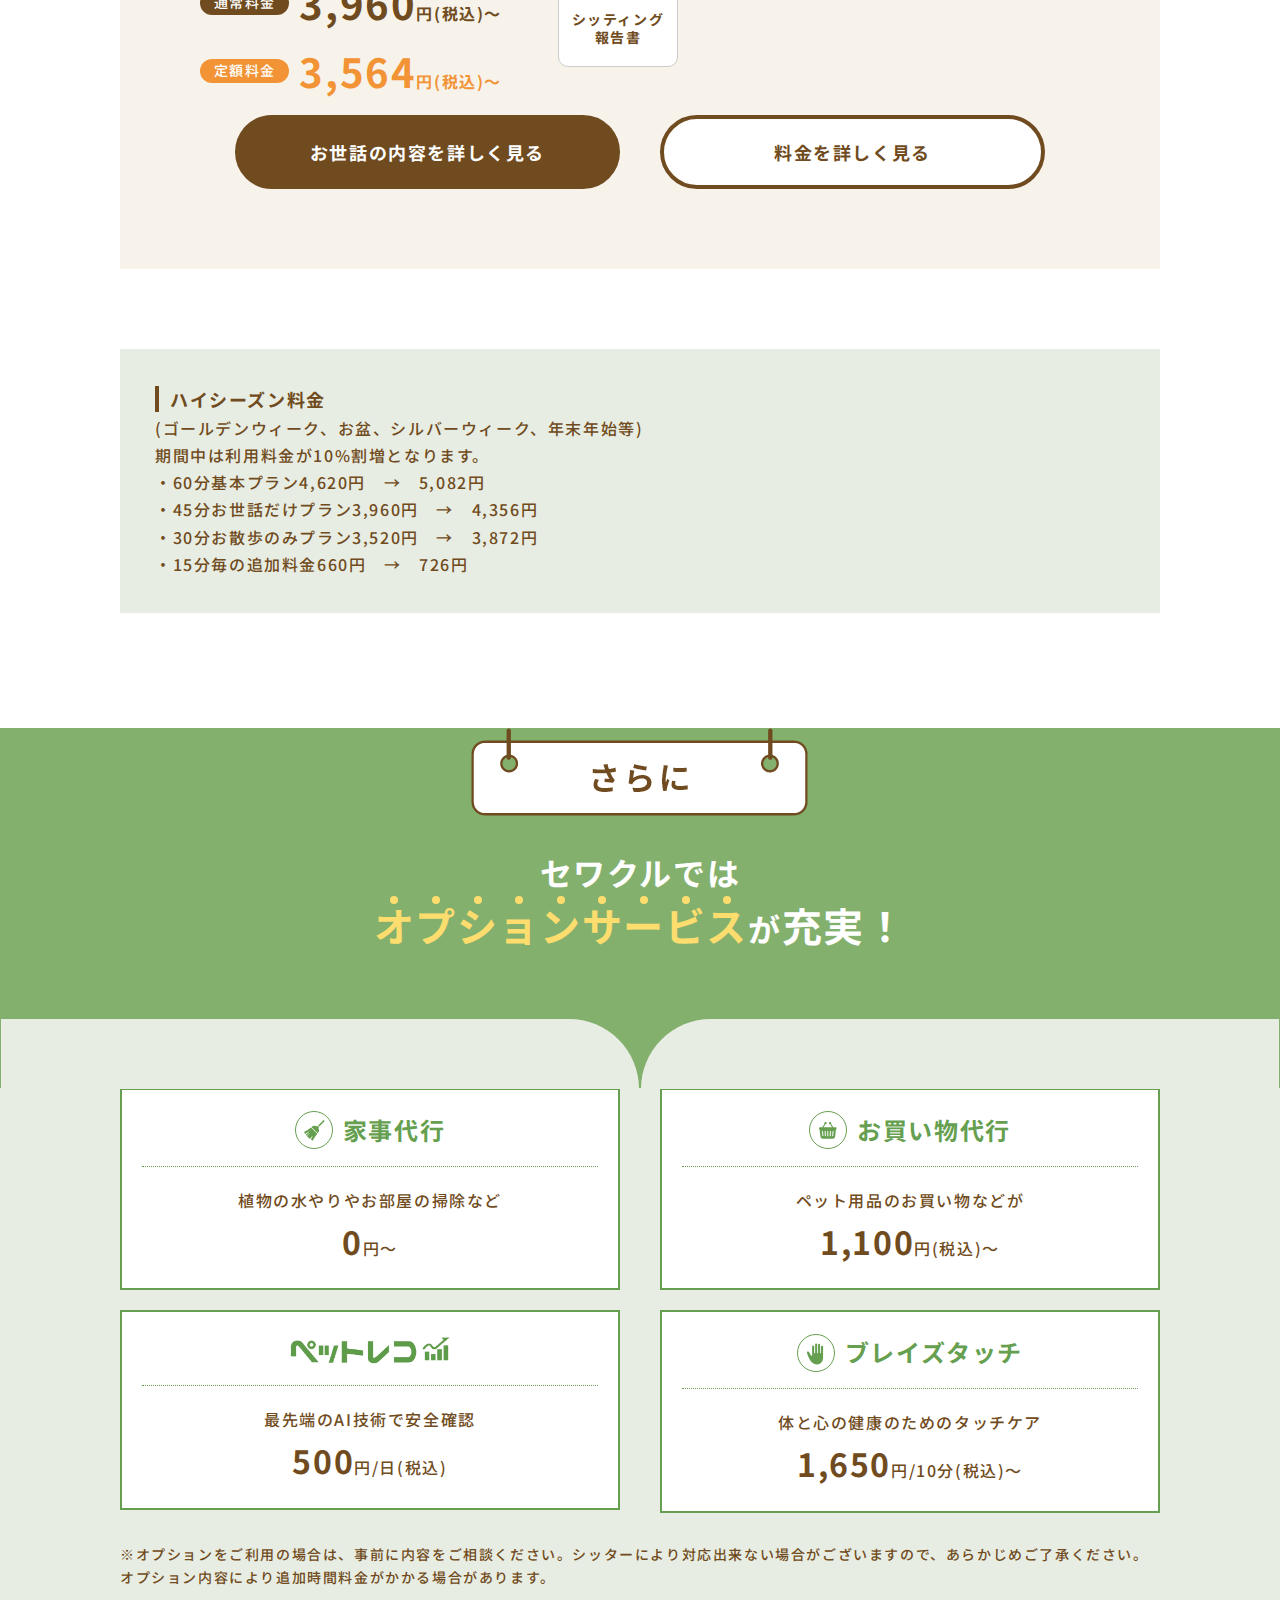
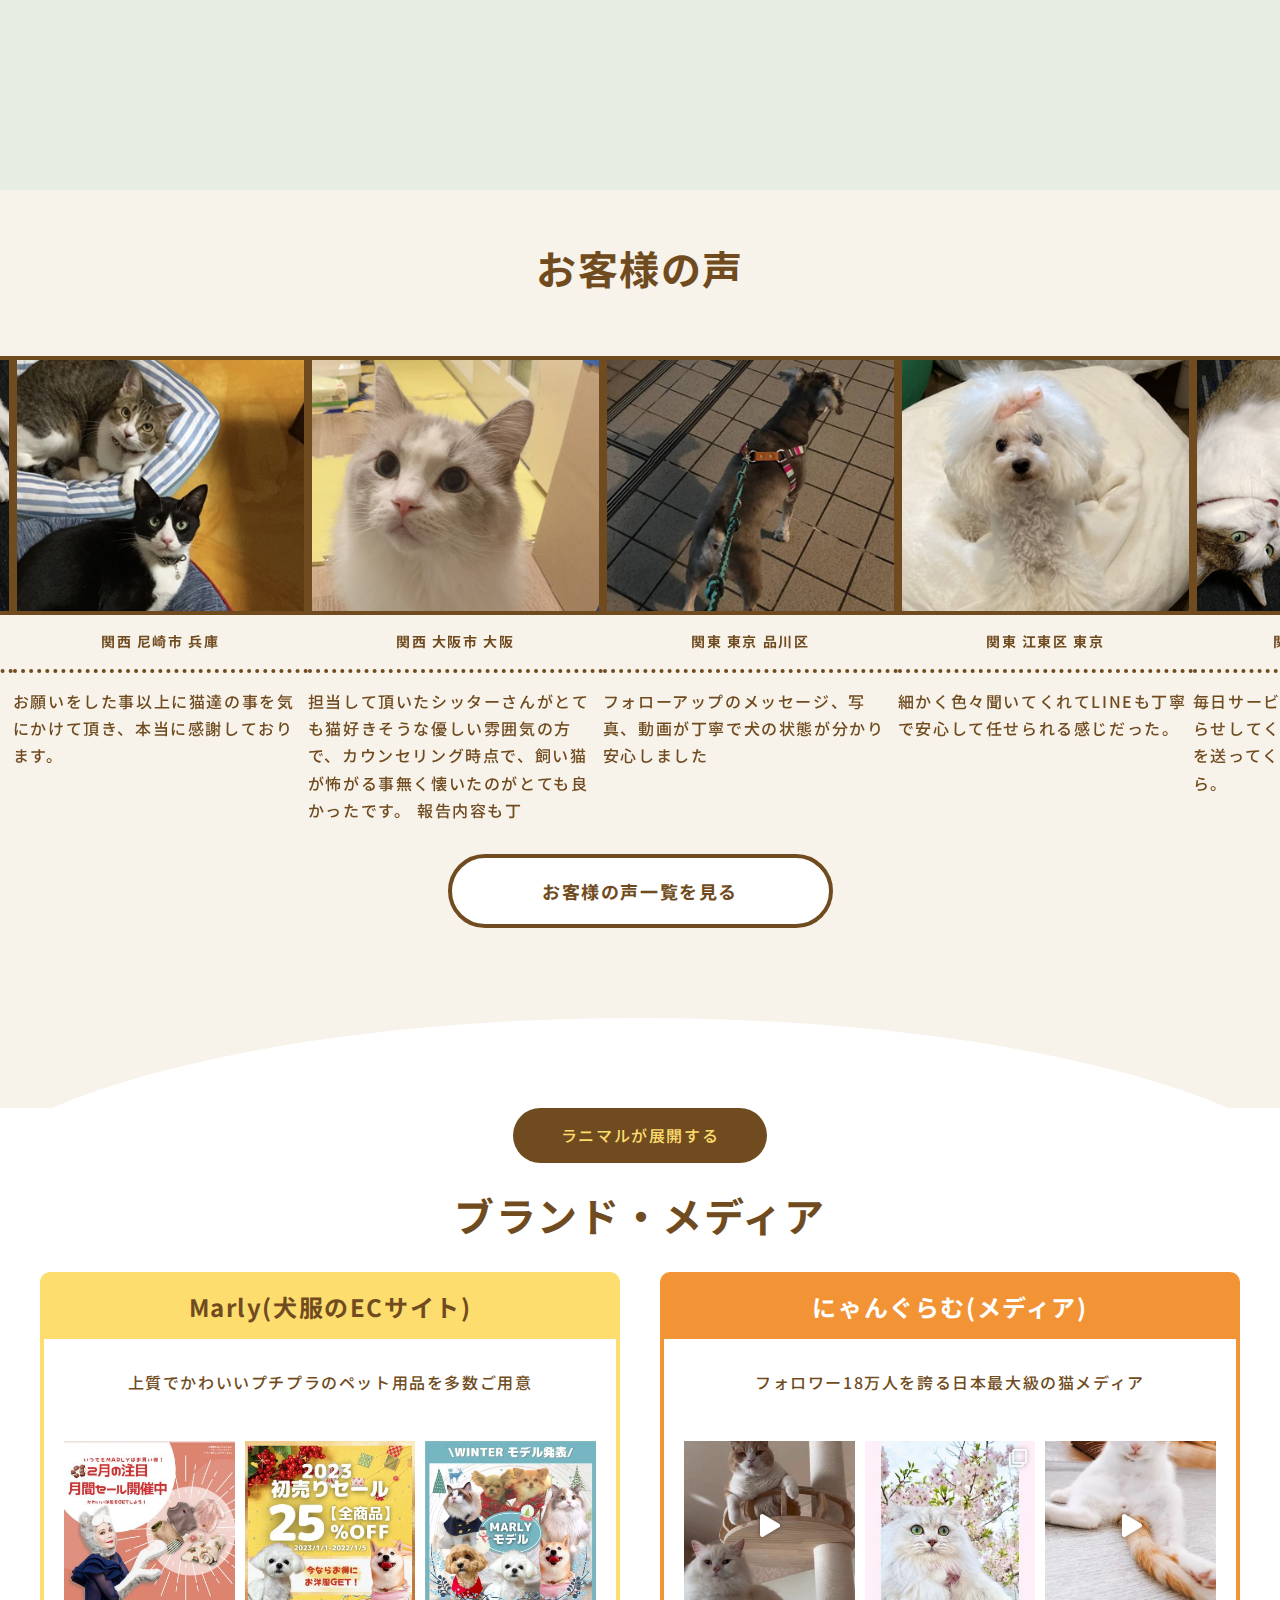
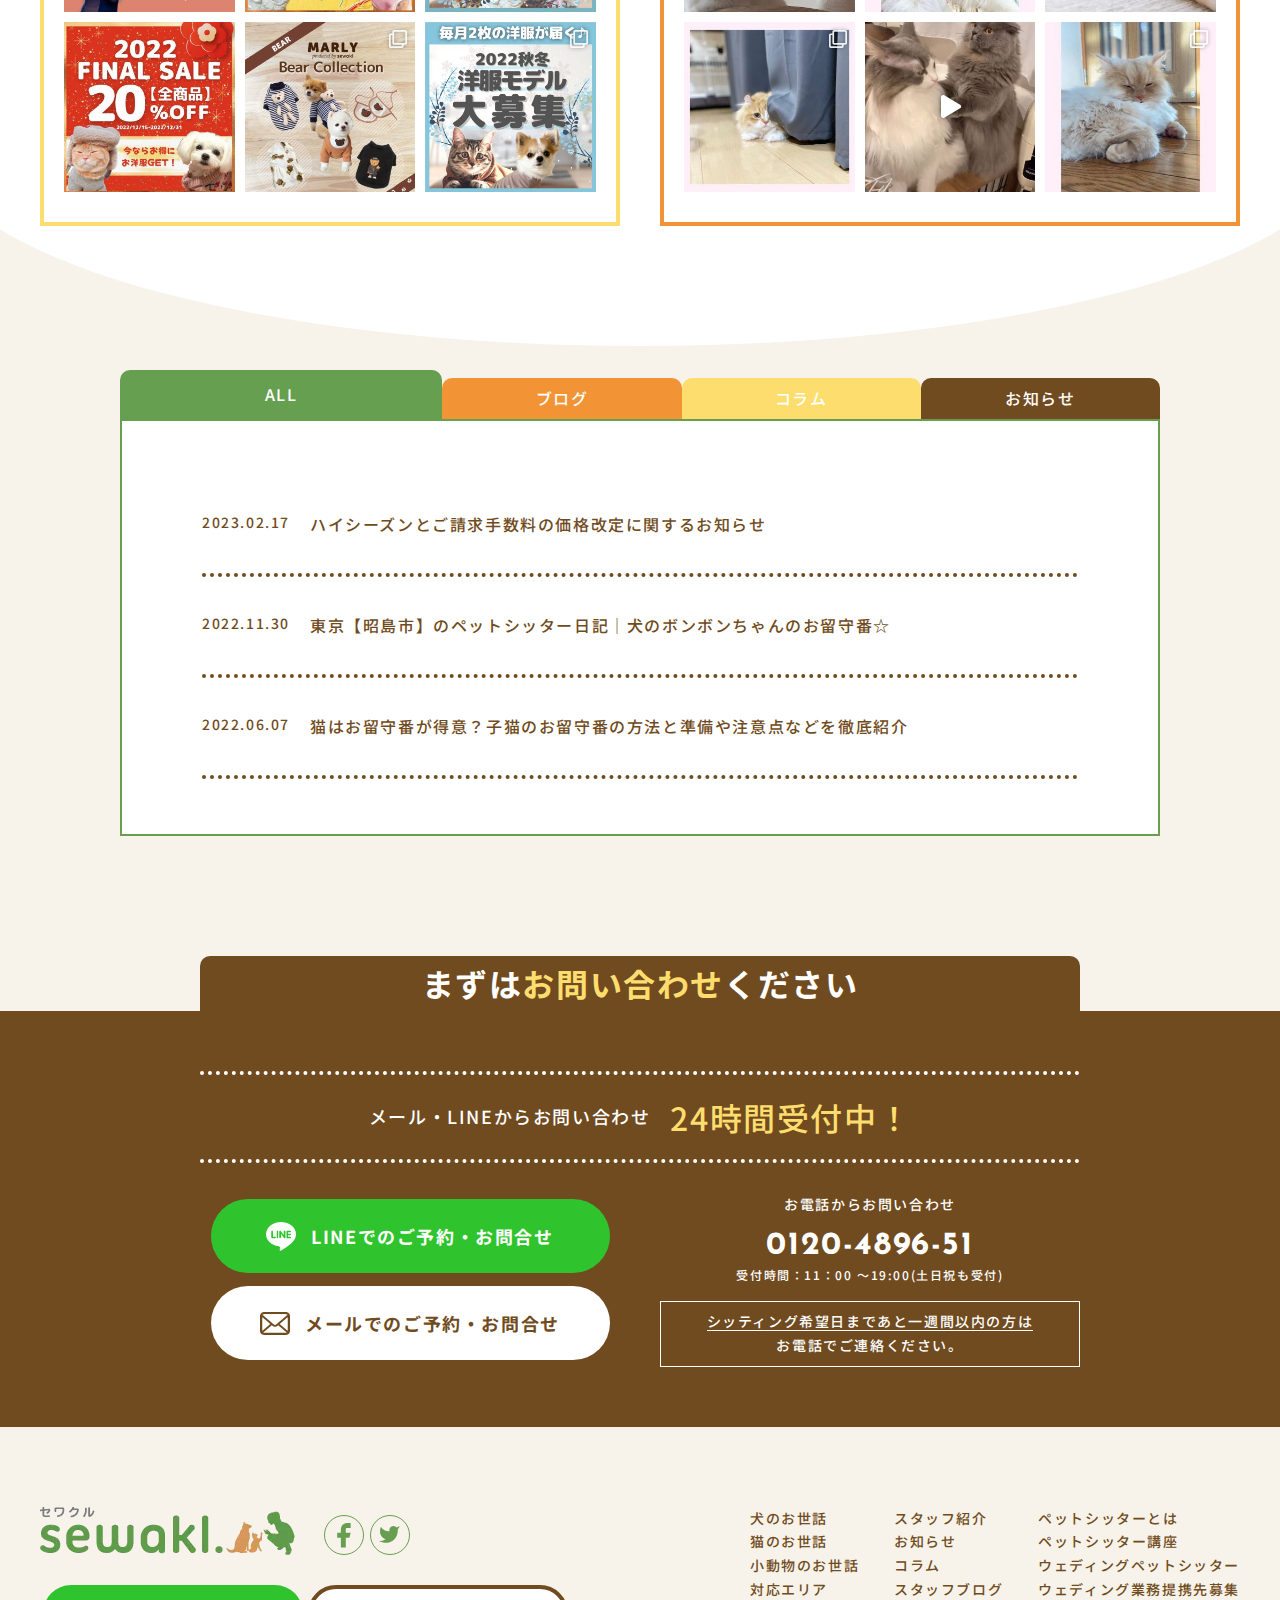
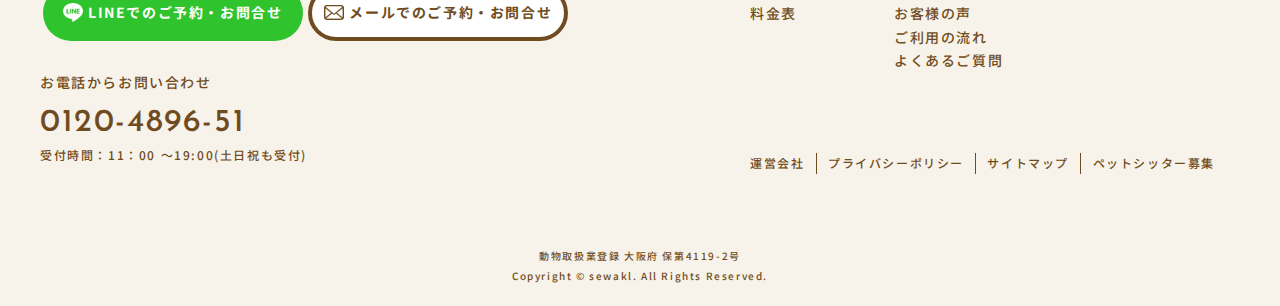
==== commit 6a8809bb: "delete wordpress admin header" ====
--- a/index.html
+++ b/index.html
@@ -176,12 +176,6 @@
 <link rel="modulepreload" href="https://sewakl.jp/wp/wp-content/plugins/all-in-one-seo-pack/dist/Lite/assets/js/Profile.df12425d.js">
 <link rel="modulepreload" href="https://sewakl.jp/wp/wp-content/plugins/all-in-one-seo-pack/dist/Lite/assets/js/Book.6f107e9b.js">
 <style type="text/css" media="print">#wpadminbar { display:none; }</style>
-	<style type="text/css" media="screen">
-	html { margin-top: 32px !important; }
-	@media screen and ( max-width: 782px ) {
-		html { margin-top: 46px !important; }
-	}
-</style>
 	
 <meta http-equiv="origin-trial" content="A727AcAeLCei/[base64]"><script type="text/javascript" async="" src="./reference/f.txt"></script><script type="text/javascript" src="./reference/rt.track.js"></script><style type="text/css">undefined</style><style type="text/css">undefined</style><script charset="utf-8" async="" defer="" src="./reference/pix.js"></script><script type="text/javascript" src="./reference/f(1).txt"></script></head>
 
@@ -1851,12 +1845,7 @@
 			b[c] += ( window.postMessage && request ? ' ' : ' no-' ) + cs;
 		}());
 	</script>
-			<div id="wpadminbar" class="nojq">
-							<a class="screen-reader-shortcut" href="https://sewakl.jp/#wp-toolbar" tabindex="1">ツールバーへスキップ</a>
-						<div class="quicklinks" id="wp-toolbar" role="navigation" aria-label="ツールバー">
-				<ul id="wp-admin-bar-root-default" class="ab-top-menu"><li id="wp-admin-bar-wp-logo" class="menupop"><a class="ab-item" aria-haspopup="true" href="https://sewakl.jp/wp/wp-admin/about.php"><span class="ab-icon" aria-hidden="true"></span><span class="screen-reader-text">WordPress について</span></a><div class="ab-sub-wrapper"><ul id="wp-admin-bar-wp-logo-default" class="ab-submenu"><li id="wp-admin-bar-about"><a class="ab-item" href="https://sewakl.jp/wp/wp-admin/about.php">WordPress について</a></li></ul><ul id="wp-admin-bar-wp-logo-external" class="ab-sub-secondary ab-submenu"><li id="wp-admin-bar-wporg"><a class="ab-item" href="https://ja.wordpress.org/">WordPress.org</a></li><li id="wp-admin-bar-documentation"><a class="ab-item" href="https://ja.wordpress.org/support/">ドキュメンテーション</a></li><li id="wp-admin-bar-support-forums"><a class="ab-item" href="https://ja.wordpress.org/support/forums/">サポート</a></li><li id="wp-admin-bar-feedback"><a class="ab-item" href="https://ja.wordpress.org/support/forum/feedback/">フィードバック</a></li></ul></div></li><li id="wp-admin-bar-site-name" class="menupop"><a class="ab-item" aria-haspopup="true" href="https://sewakl.jp/wp/wp-admin/">ペットシッターサービスのsewakl.（セワクル）</a><div class="ab-sub-wrapper"><ul id="wp-admin-bar-site-name-default" class="ab-submenu"><li id="wp-admin-bar-dashboard"><a class="ab-item" href="https://sewakl.jp/wp/wp-admin/">ダッシュボード</a></li></ul><ul id="wp-admin-bar-appearance" class="ab-submenu"><li id="wp-admin-bar-themes"><a class="ab-item" href="https://sewakl.jp/wp/wp-admin/themes.php">テーマ</a></li></ul></div></li><li id="wp-admin-bar-customize" class="hide-if-no-customize"><a class="ab-item" href="https://sewakl.jp/wp/wp-admin/customize.php?url=https%3A%2F%2Fsewakl.jp%2F">カスタマイズ</a></li><li id="wp-admin-bar-updates"><a class="ab-item" href="https://sewakl.jp/wp/wp-admin/update-core.php"><span class="ab-icon" aria-hidden="true"></span><span class="ab-label" aria-hidden="true">21</span><span class="screen-reader-text updates-available-text">21件の更新が利用できます</span></a></li><li id="wp-admin-bar-comments"><a class="ab-item" href="https://sewakl.jp/wp/wp-admin/edit-comments.php"><span class="ab-icon" aria-hidden="true"></span><span class="ab-label awaiting-mod pending-count count-0" aria-hidden="true">0</span><span class="screen-reader-text comments-in-moderation-text">0件のコメントが承認待ちです</span></a></li><li id="wp-admin-bar-new-content" class="menupop"><a class="ab-item" aria-haspopup="true" href="https://sewakl.jp/wp/wp-admin/post-new.php"><span class="ab-icon" aria-hidden="true"></span><span class="ab-label">新規</span></a><div class="ab-sub-wrapper"><ul id="wp-admin-bar-new-content-default" class="ab-submenu"><li id="wp-admin-bar-new-post"><a class="ab-item" href="https://sewakl.jp/wp/wp-admin/post-new.php">投稿</a></li><li id="wp-admin-bar-new-media"><a class="ab-item" href="https://sewakl.jp/wp/wp-admin/media-new.php">メディア</a></li><li id="wp-admin-bar-new-page"><a class="ab-item" href="https://sewakl.jp/wp/wp-admin/post-new.php?post_type=page">固定ページ</a></li><li id="wp-admin-bar-new-news"><a class="ab-item" href="https://sewakl.jp/wp/wp-admin/post-new.php?post_type=news">お知らせ</a></li><li id="wp-admin-bar-new-staffblog"><a class="ab-item" href="https://sewakl.jp/wp/wp-admin/post-new.php?post_type=staffblog">スタッフブログ</a></li><li id="wp-admin-bar-new-column"><a class="ab-item" href="https://sewakl.jp/wp/wp-admin/post-new.php?post_type=column">ペットシッターコラム</a></li><li id="wp-admin-bar-new-staff"><a class="ab-item" href="https://sewakl.jp/wp/wp-admin/post-new.php?post_type=staff">スタッフ紹介</a></li><li id="wp-admin-bar-new-voice"><a class="ab-item" href="https://sewakl.jp/wp/wp-admin/post-new.php?post_type=voice">お客様の声</a></li><li id="wp-admin-bar-new-tokyo"><a class="ab-item" href="https://sewakl.jp/wp/wp-admin/post-new.php?post_type=tokyo">東京都</a></li><li id="wp-admin-bar-new-osaka"><a class="ab-item" href="https://sewakl.jp/wp/wp-admin/post-new.php?post_type=osaka">大阪府</a></li><li id="wp-admin-bar-new-kyoto"><a class="ab-item" href="https://sewakl.jp/wp/wp-admin/post-new.php?post_type=kyoto">京都府</a></li><li id="wp-admin-bar-new-kanagawa"><a class="ab-item" href="https://sewakl.jp/wp/wp-admin/post-new.php?post_type=kanagawa">神奈川県</a></li><li id="wp-admin-bar-new-hyogo"><a class="ab-item" href="https://sewakl.jp/wp/wp-admin/post-new.php?post_type=hyogo">兵庫県</a></li><li id="wp-admin-bar-new-fukuoka"><a class="ab-item" href="https://sewakl.jp/wp/wp-admin/post-new.php?post_type=fukuoka">福岡県</a></li><li id="wp-admin-bar-new-aichi"><a class="ab-item" href="https://sewakl.jp/wp/wp-admin/post-new.php?post_type=aichi">愛知県</a></li><li id="wp-admin-bar-new-chiba"><a class="ab-item" href="https://sewakl.jp/wp/wp-admin/post-new.php?post_type=chiba">千葉県</a></li><li id="wp-admin-bar-new-mw-wp-form"><a class="ab-item" href="https://sewakl.jp/wp/wp-admin/post-new.php?post_type=mw-wp-form">MW WP Form</a></li><li id="wp-admin-bar-new-user"><a class="ab-item" href="https://sewakl.jp/wp/wp-admin/user-new.php">ユーザー</a></li><li id="wp-admin-bar-wpforms"><a class="ab-item" href="https://sewakl.jp/wp/wp-admin/admin.php?page=wpforms-builder">WPForms</a></li></ul></div></li><li id="wp-admin-bar-wpforms-menu" class="menupop"><a class="ab-item" aria-haspopup="true" href="https://sewakl.jp/wp/wp-admin/admin.php?page=wpforms-overview">WPForms <div class="wp-core-ui wp-ui-notification wpforms-menu-notification-counter">4</div></a><div class="ab-sub-wrapper"><ul id="wp-admin-bar-wpforms-menu-default" class="ab-submenu"><li id="wp-admin-bar-wpforms-notifications"><a class="ab-item" href="https://sewakl.jp/wp/wp-admin/admin.php?page=wpforms-overview">通知 <div class="wp-core-ui wp-ui-notification wpforms-menu-notification-indicator"></div></a></li><li id="wp-admin-bar-wpforms-forms"><a class="ab-item" href="https://sewakl.jp/wp/wp-admin/admin.php?page=wpforms-overview">すべてのフォーム</a></li><li id="wp-admin-bar-wpforms-add-new"><a class="ab-item" href="https://sewakl.jp/wp/wp-admin/admin.php?page=wpforms-builder">新規追加</a></li><li id="wp-admin-bar-wpforms-community"><a class="ab-item" href="https://www.facebook.com/groups/wpformsvip/" target="_blank" rel="noopener noreferrer">コミュニティ</a></li><li id="wp-admin-bar-wpforms-help-docs"><a class="ab-item" href="https://wpforms.com/docs/?utm_campaign=liteplugin&amp;utm_medium=admin-bar&amp;utm_source=WordPress&amp;utm_content=Documentation" target="_blank" rel="noopener noreferrer">ヘルプドキュメンテーション</a></li><li id="wp-admin-bar-wpforms-upgrade"><a class="ab-item" href="https://wpforms.com/lite-upgrade/?utm_campaign=liteplugin&amp;utm_medium=admin-bar&amp;utm_source=WordPress&amp;utm_content=Upgrade+to+Pro" target="_blank" rel="noopener noreferrer">プロ版にアップグレード</a></li></ul></div></li><li id="wp-admin-bar-aioseo-main" class="menupop"><a class="ab-item" aria-haspopup="true" href="https://sewakl.jp/wp/wp-admin/admin.php?page=aioseo"><div class="ab-item aioseo-logo svg"></div><span class="text">SEO</span><div class="aioseo-menu-notification-counter aioseo-menu-notification-counter-frontend">4</div><div id="aioseo-menu-new-notifications"></div></a><div class="ab-sub-wrapper"><ul id="wp-admin-bar-aioseo-main-default" class="ab-submenu"><li id="wp-admin-bar-aioseo-notifications"><a class="ab-item" href="https://sewakl.jp/wp/wp-admin/admin.php?page=aioseo&amp;notifications=true">通知 <div class="aioseo-menu-notification-indicator"></div></a></li><li id="wp-admin-bar-aioseo-seo-preview"><a class="ab-item" href="https://sewakl.jp/#">SEO Preview<span class="aioseo-menu-new-indicator">NEW!</span></a></li><li id="wp-admin-bar-aioseo-analyze-page" class="menupop"><div class="ab-item ab-empty-item" aria-haspopup="true"><span class="wp-admin-bar-arrow" aria-hidden="true"></span>このページを分析</div><div class="ab-sub-wrapper"><ul id="wp-admin-bar-aioseo-analyze-page-default" class="ab-submenu"><li id="wp-admin-bar-aioseo-analyze-page-inlinks"><a class="ab-item" href="https://search.google.com/search-console/links/drilldown?resource_id=https%3A%2F%2Fsewakl.jp%2Fwp&amp;type=EXTERNAL&amp;target=https%3A%2F%2Fsewakl.jp%2F&amp;domain=" target="_blank">この URL へのリンクを確認</a></li><li id="wp-admin-bar-aioseo-analyze-page-cache"><a class="ab-item" href="https://webcache.googleusercontent.com/search?strip=1&amp;q=cache:https%3A%2F%2Fsewakl.jp%2F" target="_blank">Google キャッシュを確認</a></li><li id="wp-admin-bar-aioseo-analyze-page-structureddata"><a class="ab-item" href="https://search.google.com/test/rich-results?url=https%3A%2F%2Fsewakl.jp%2F" target="_blank">Google Rich Results Test</a></li><li id="wp-admin-bar-aioseo-analyze-page-facebookdebug"><a class="ab-item" href="https://developers.facebook.com/tools/debug/?q=https%3A%2F%2Fsewakl.jp%2F" target="_blank">Facebook デバッガー</a></li><li id="wp-admin-bar-aioseo-analyze-page-pinterestvalidator"><a class="ab-item" href="https://developers.pinterest.com/tools/url-debugger/?link=https%3A%2F%2Fsewakl.jp%2F" target="_blank">Pinterest Rich Pins Validator</a></li><li id="wp-admin-bar-aioseo-analyze-page-htmlvalidation"><a class="ab-item" href="https://validator.w3.org/check?uri=https%3A%2F%2Fsewakl.jp%2F" target="_blank">HTML 検証ツール</a></li><li id="wp-admin-bar-aioseo-analyze-page-cssvalidation"><a class="ab-item" href="https://jigsaw.w3.org/css-validator/validator?uri=https%3A%2F%2Fsewakl.jp%2F" target="_blank">CSS 検証ツール</a></li><li id="wp-admin-bar-aioseo-analyze-page-pagespeed"><a class="ab-item" href="https://pagespeed.web.dev/report?url=https%3A%2F%2Fsewakl.jp%2F" target="_blank">Google Page Speed テスト</a></li><li id="wp-admin-bar-aioseo-analyze-page-google-mobile-friendly"><a class="ab-item" href="https://www.google.com/webmasters/tools/mobile-friendly/?url=https%3A%2F%2Fsewakl.jp%2F" target="_blank">モバイルフレンドリーテスト</a></li><li id="wp-admin-bar-aioseo-external-tools-linkedin-post-inspector"><a class="ab-item" href="https://www.linkedin.com/post-inspector/inspect/https%3A%2F%2Fsewakl.jp%2F" target="_blank">LinkedIn Post Inspector</a></li></ul></div></li><li id="wp-admin-bar-aioseo-settings-main" class="menupop"><div class="ab-item ab-empty-item" aria-haspopup="true"><span class="wp-admin-bar-arrow" aria-hidden="true"></span>SEO 設定</div><div class="ab-sub-wrapper"><ul id="wp-admin-bar-aioseo-settings-main-default" class="ab-submenu"><li id="wp-admin-bar-aioseo"><a class="ab-item" href="https://sewakl.jp/wp/wp-admin/admin.php?page=aioseo">ダッシュボード</a></li><li id="wp-admin-bar-aioseo-settings"><a class="ab-item" href="https://sewakl.jp/wp/wp-admin/admin.php?page=aioseo-settings">一般設定</a></li><li id="wp-admin-bar-aioseo-search-appearance"><a class="ab-item" href="https://sewakl.jp/wp/wp-admin/admin.php?page=aioseo-search-appearance">検索の外観</a></li><li id="wp-admin-bar-aioseo-social-networks"><a class="ab-item" href="https://sewakl.jp/wp/wp-admin/admin.php?page=aioseo-social-networks">ソーシャルネットワーク</a></li><li id="wp-admin-bar-aioseo-sitemaps"><a class="ab-item" href="https://sewakl.jp/wp/wp-admin/admin.php?page=aioseo-sitemaps">サイトマップ</a></li><li id="wp-admin-bar-aioseo-link-assistant"><a class="ab-item" href="https://sewakl.jp/wp/wp-admin/admin.php?page=aioseo-link-assistant">リンクアシスタント<span class="aioseo-menu-new-indicator">&nbsp;NEW!</span></a></li><li id="wp-admin-bar-aioseo-redirects"><a class="ab-item" href="https://sewakl.jp/wp/wp-admin/admin.php?page=aioseo-redirects">リダイレクト</a></li><li id="wp-admin-bar-aioseo-local-seo"><a class="ab-item" href="https://sewakl.jp/wp/wp-admin/admin.php?page=aioseo-local-seo">ローカルSEO</a></li><li id="wp-admin-bar-aioseo-seo-analysis"><a class="ab-item" href="https://sewakl.jp/wp/wp-admin/admin.php?page=aioseo-seo-analysis">SEO分析</a></li><li id="wp-admin-bar-aioseo-tools"><a class="ab-item" href="https://sewakl.jp/wp/wp-admin/admin.php?page=aioseo-tools">ツール</a></li><li id="wp-admin-bar-aioseo-feature-manager"><a class="ab-item" href="https://sewakl.jp/wp/wp-admin/admin.php?page=aioseo-feature-manager">機能マネージャー</a></li><li id="wp-admin-bar-aioseo-about"><a class="ab-item" href="https://sewakl.jp/wp/wp-admin/admin.php?page=aioseo-about">会社案内</a></li></ul></div></li><li id="wp-admin-bar-aioseo-pro-upgrade"><a class="ab-item" href="https://sewakl.jp/wp/wp-admin/admin.php?page=aioseo-tools&amp;aioseo-redirect-upgrade=1" target="_blank"><span class="aioseo-menu-highlight">プロ版にアップグレード</span></a></li></ul></div></li></ul><ul id="wp-admin-bar-top-secondary" class="ab-top-secondary ab-top-menu"><li id="wp-admin-bar-search" class="admin-bar-search"><div class="ab-item ab-empty-item" tabindex="-1"><form action="https://sewakl.jp/" method="get" id="adminbarsearch"><input class="adminbar-input" name="s" id="adminbar-search" type="text" value="" maxlength="150"><label for="adminbar-search" class="screen-reader-text">検索</label><input type="submit" class="adminbar-button" value="検索"></form></div></li><li id="wp-admin-bar-my-account" class="menupop with-avatar"><a class="ab-item" aria-haspopup="true" href="https://sewakl.jp/wp/wp-admin/profile.php">こんにちは、<span class="display-name">sewakl_user</span> さん<img alt="" src="./reference/68461f9e07b6c8e13c9de214bdbe2601.png" srcset="https://secure.gravatar.com/avatar/68461f9e07b6c8e13c9de214bdbe2601?s=52&amp;d=mm&amp;r=g 2x" class="avatar avatar-26 photo" height="26" width="26" loading="lazy" decoding="async"></a><div class="ab-sub-wrapper"><ul id="wp-admin-bar-user-actions" class="ab-submenu"><li id="wp-admin-bar-user-info"><a class="ab-item" tabindex="-1" href="https://sewakl.jp/wp/wp-admin/profile.php"><img alt="" src="./reference/68461f9e07b6c8e13c9de214bdbe2601(1).png" srcset="https://secure.gravatar.com/avatar/68461f9e07b6c8e13c9de214bdbe2601?s=128&amp;d=mm&amp;r=g 2x" class="avatar avatar-64 photo" height="64" width="64" loading="lazy" decoding="async"><span class="display-name">sewakl_user</span></a></li><li id="wp-admin-bar-edit-profile"><a class="ab-item" href="https://sewakl.jp/wp/wp-admin/profile.php">プロフィールを編集</a></li><li id="wp-admin-bar-logout"><a class="ab-item" href="https://sewakl.jp/wp/wp-login.php?action=logout&amp;_wpnonce=ed4f70246a">ログアウト</a></li></ul></div></li></ul>			</div>
-						<a class="screen-reader-shortcut" href="https://sewakl.jp/wp/wp-login.php?action=logout&amp;_wpnonce=ed4f70246a">ログアウト</a>
-					</div>
+			
 
 		
 
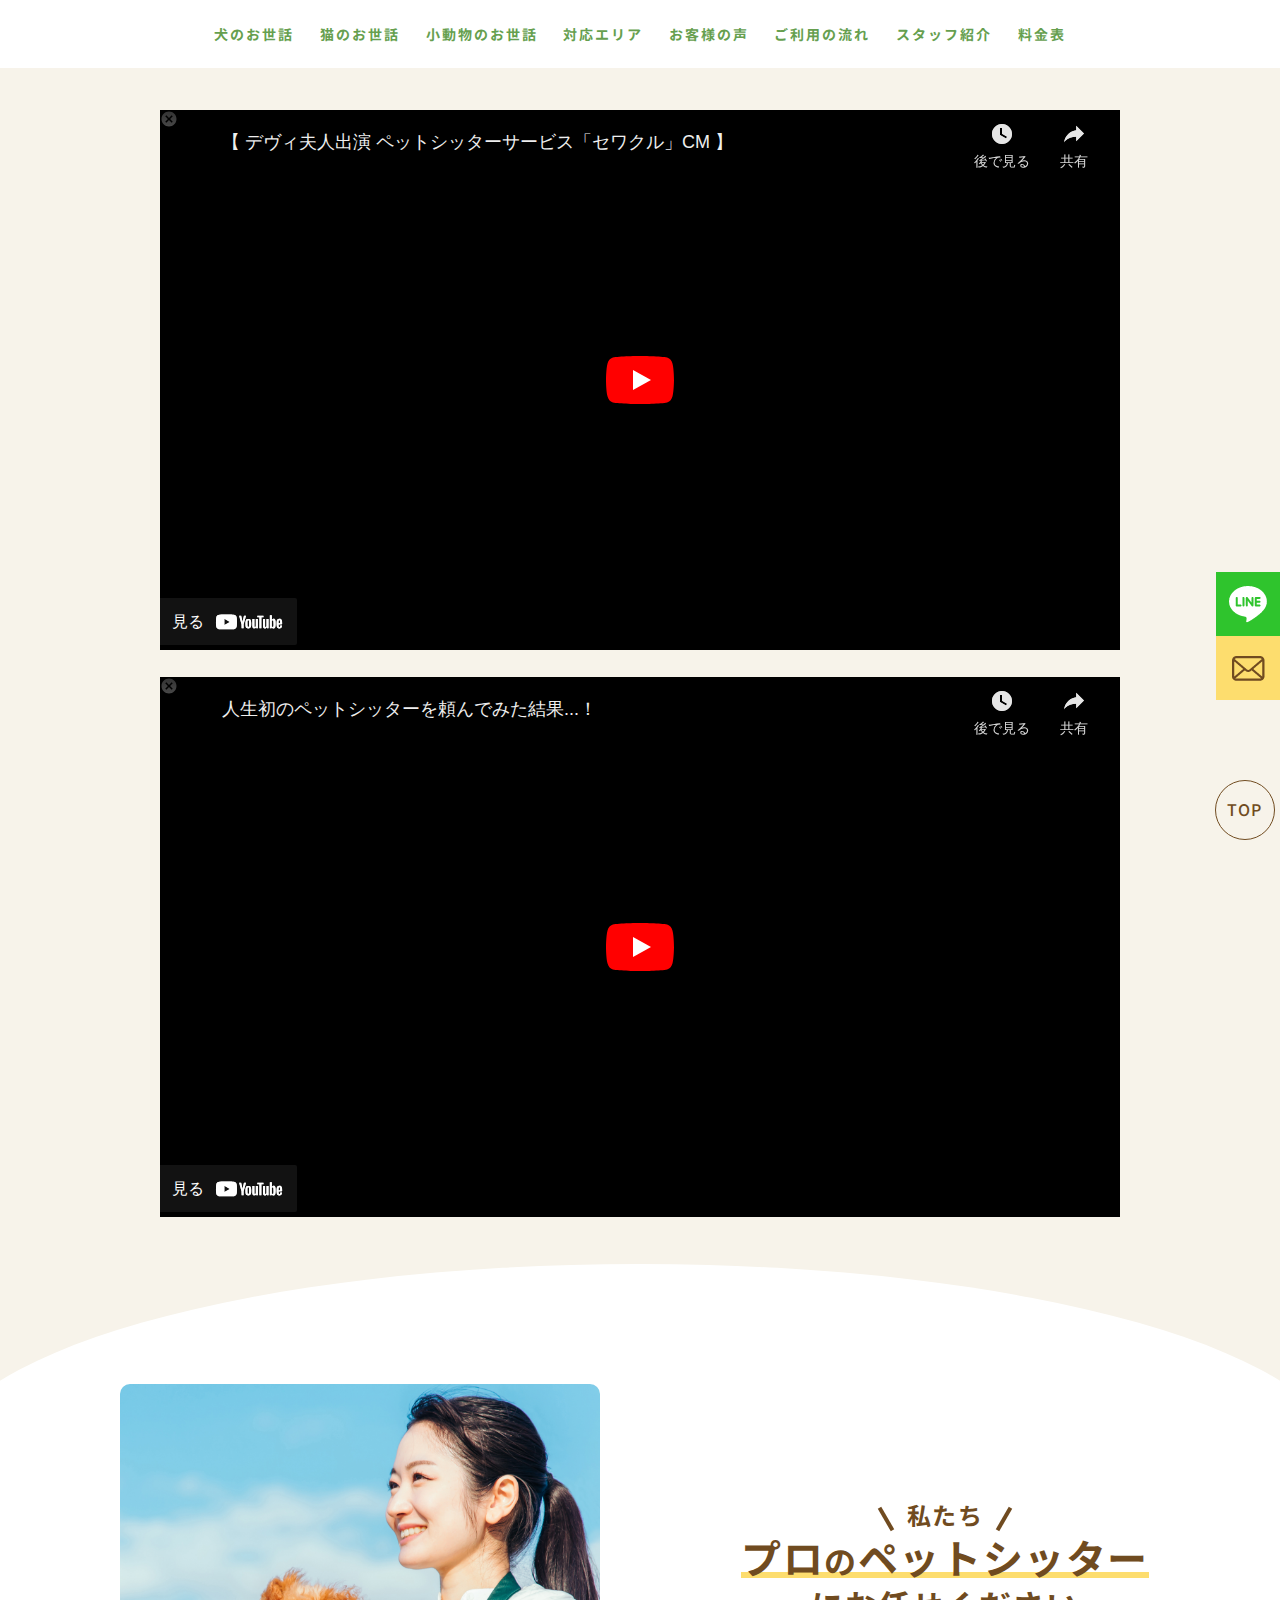
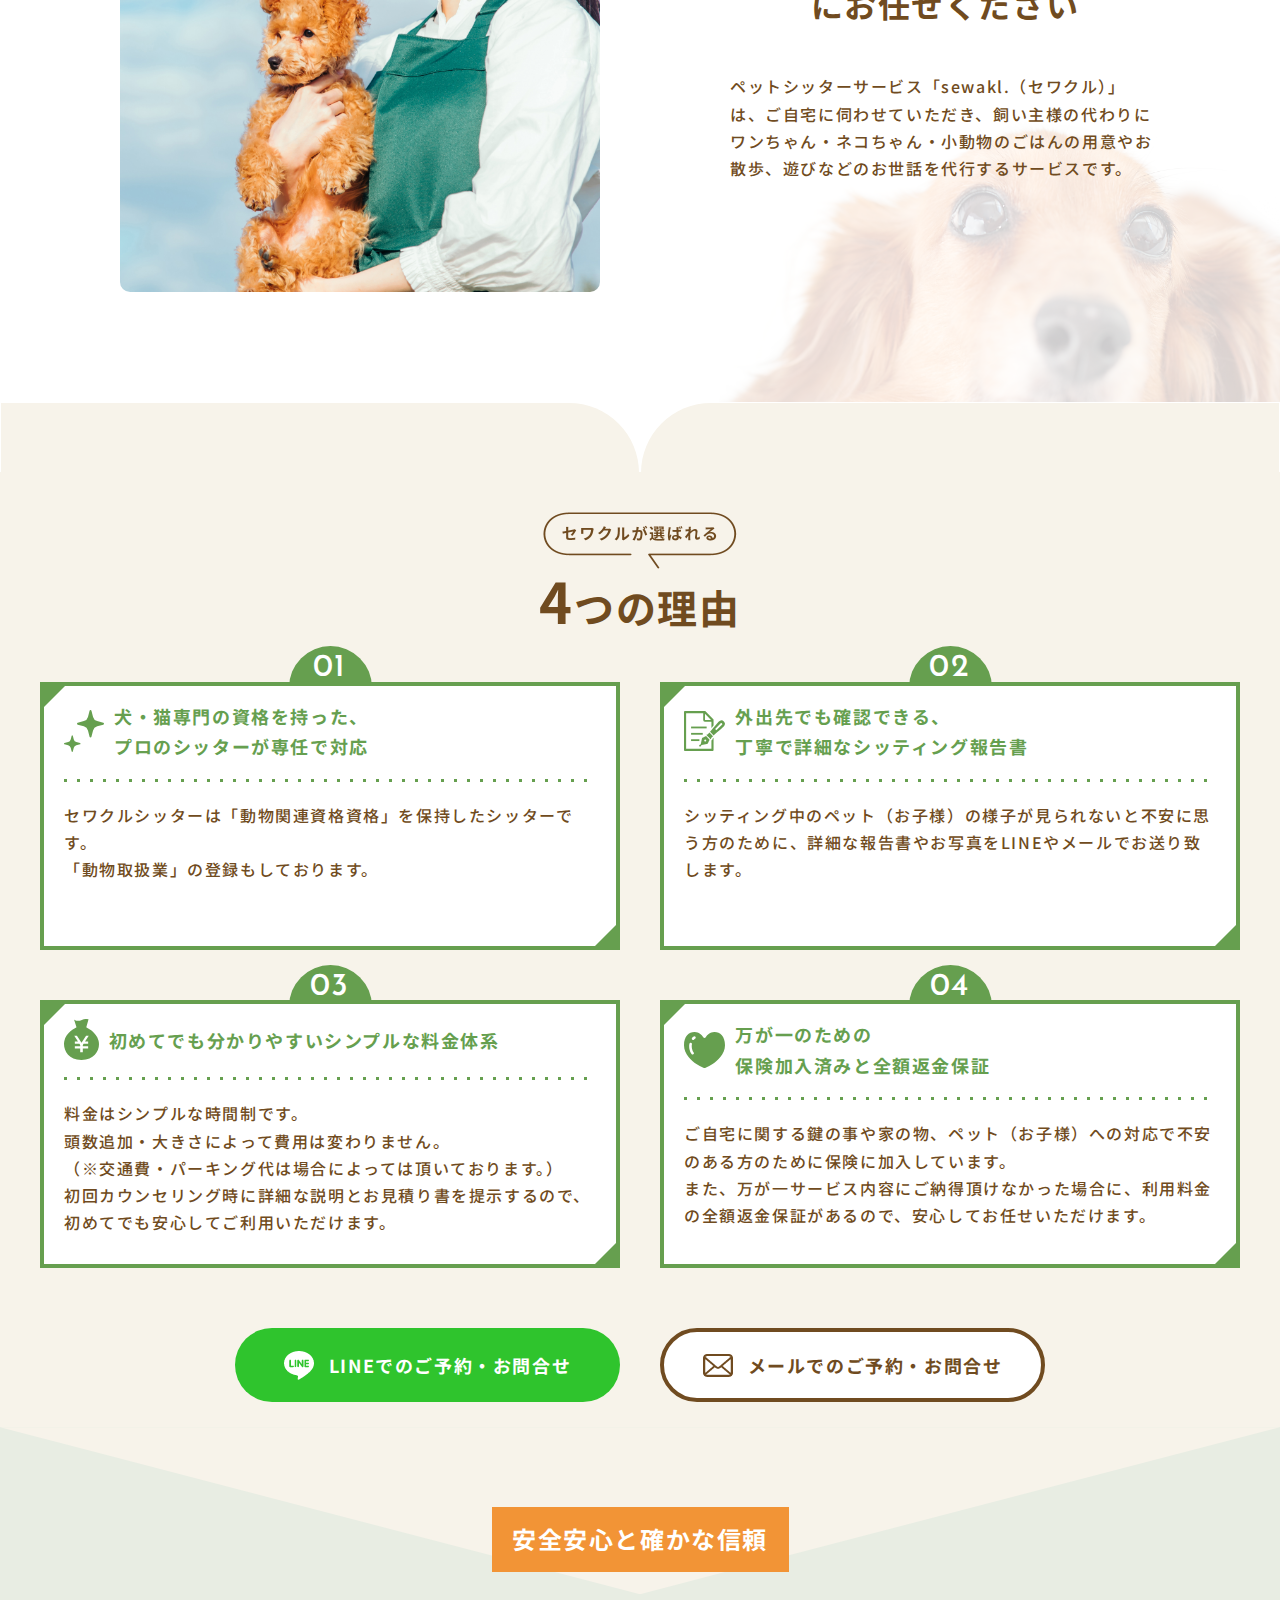
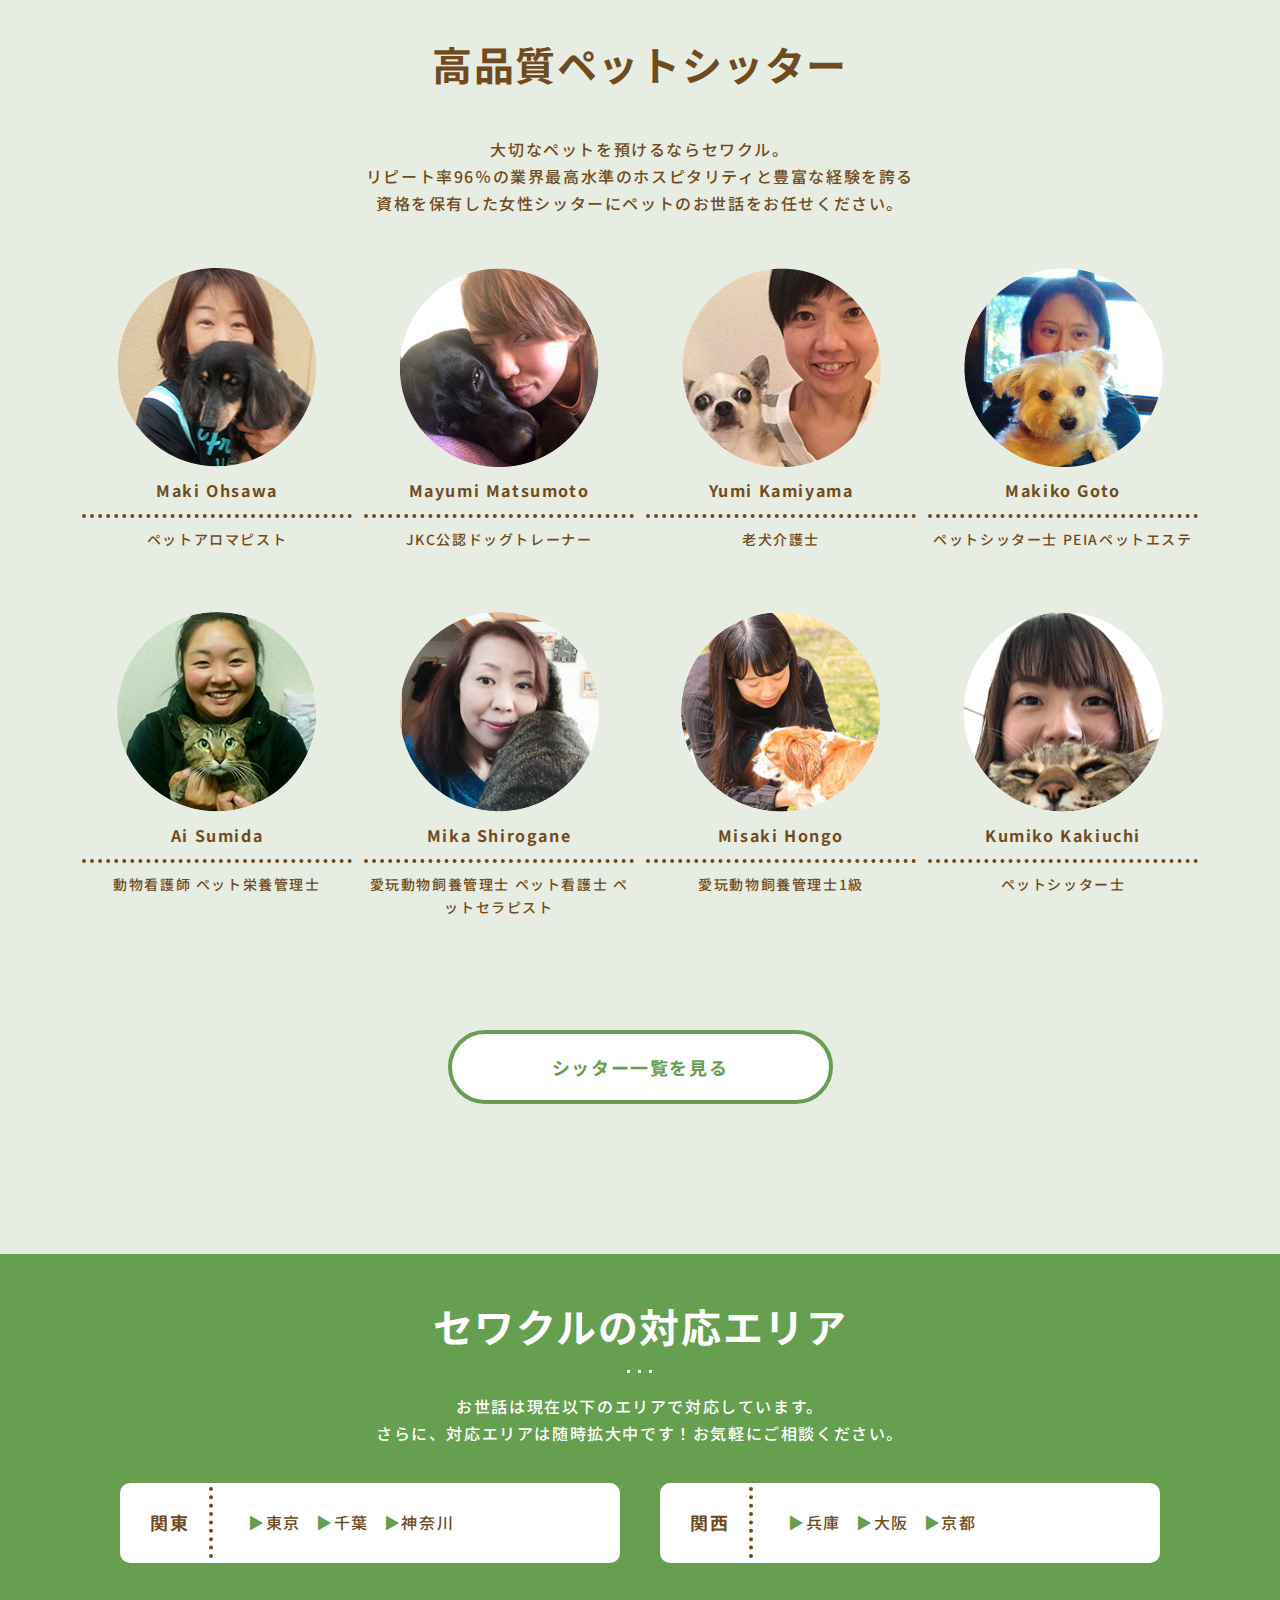
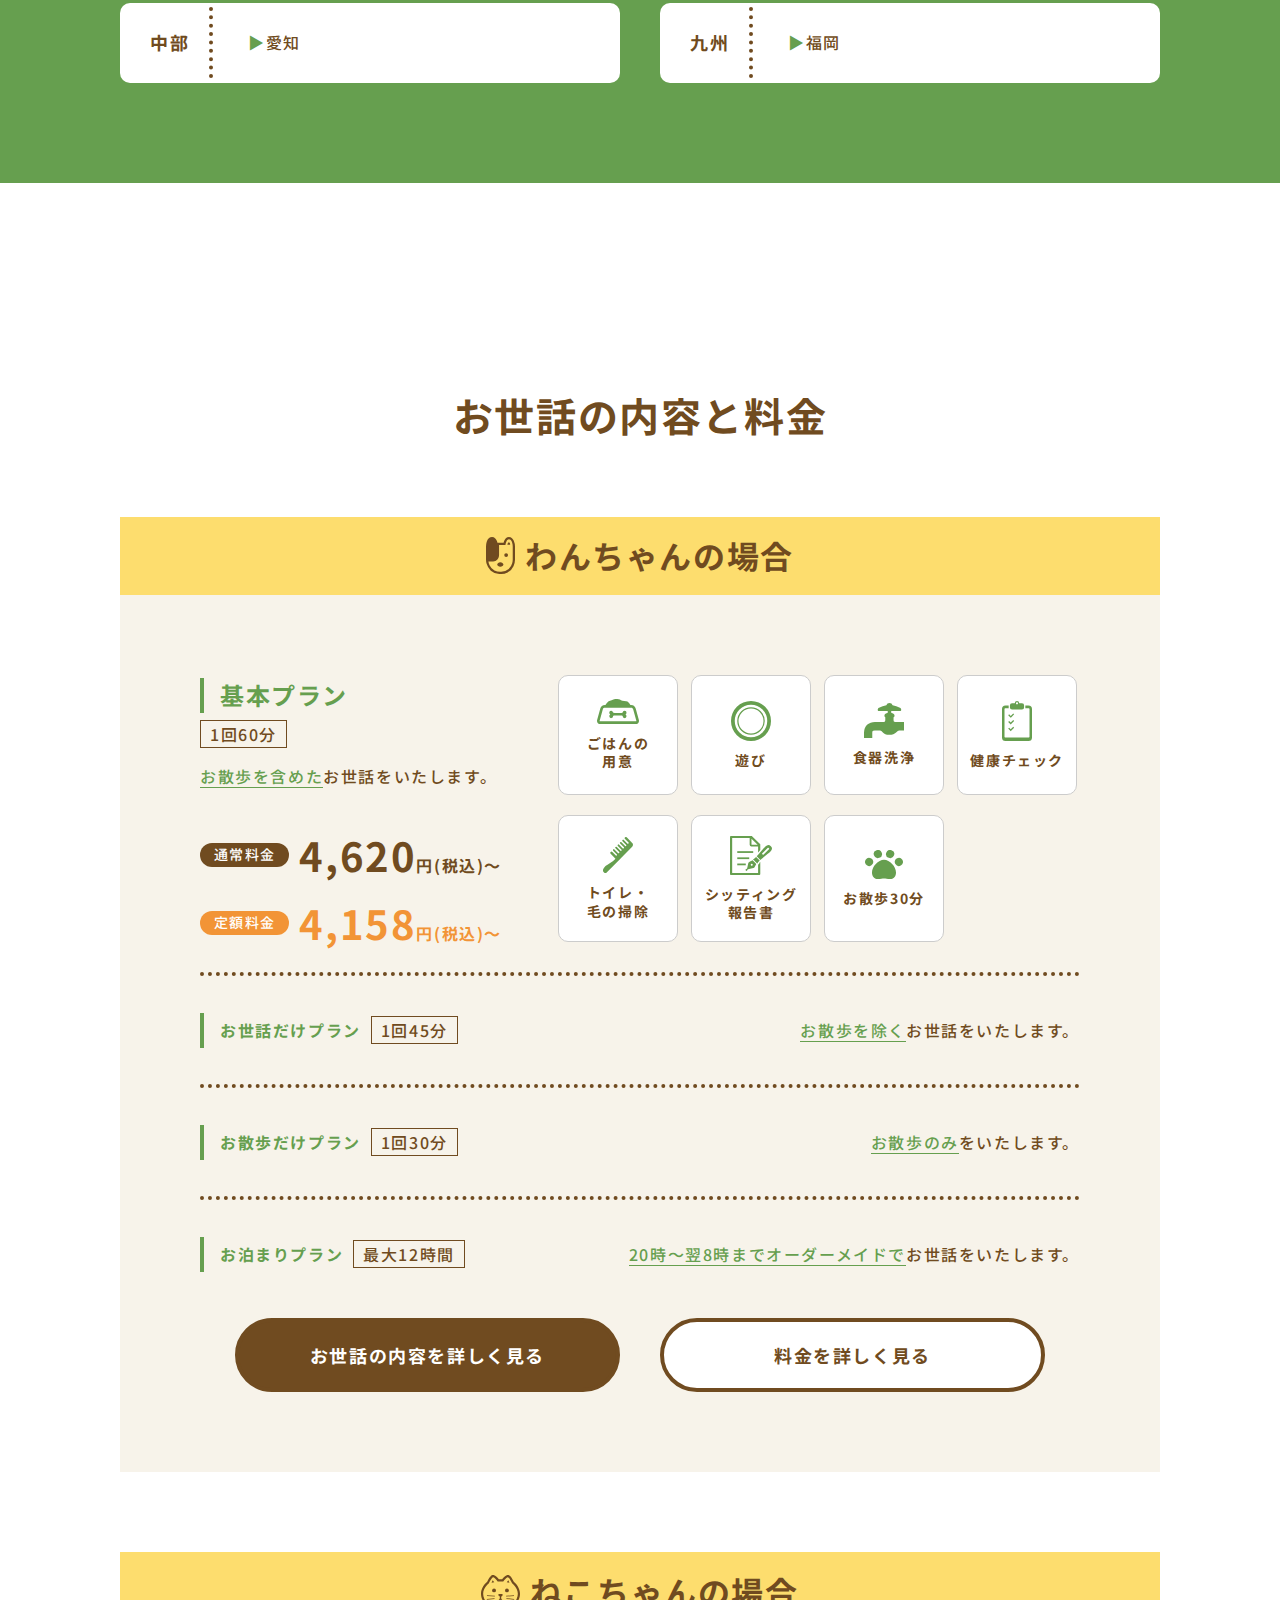
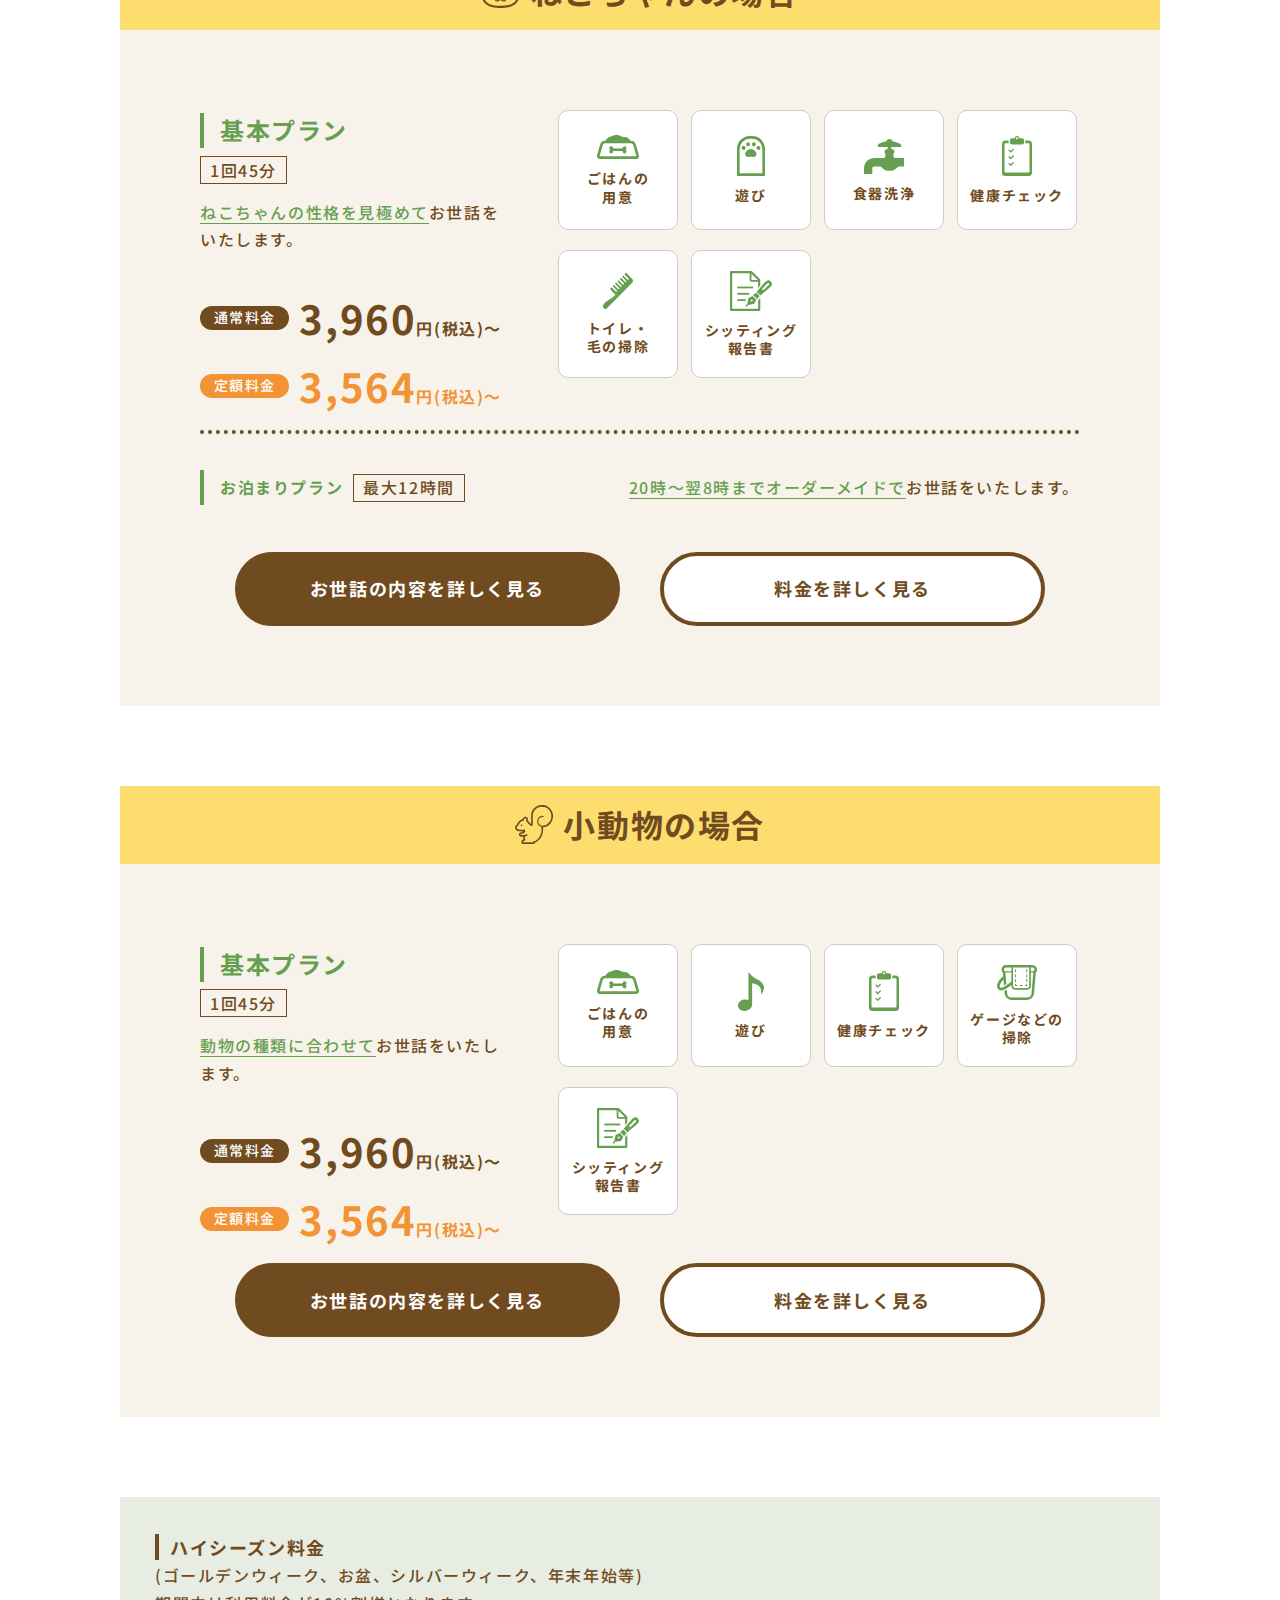
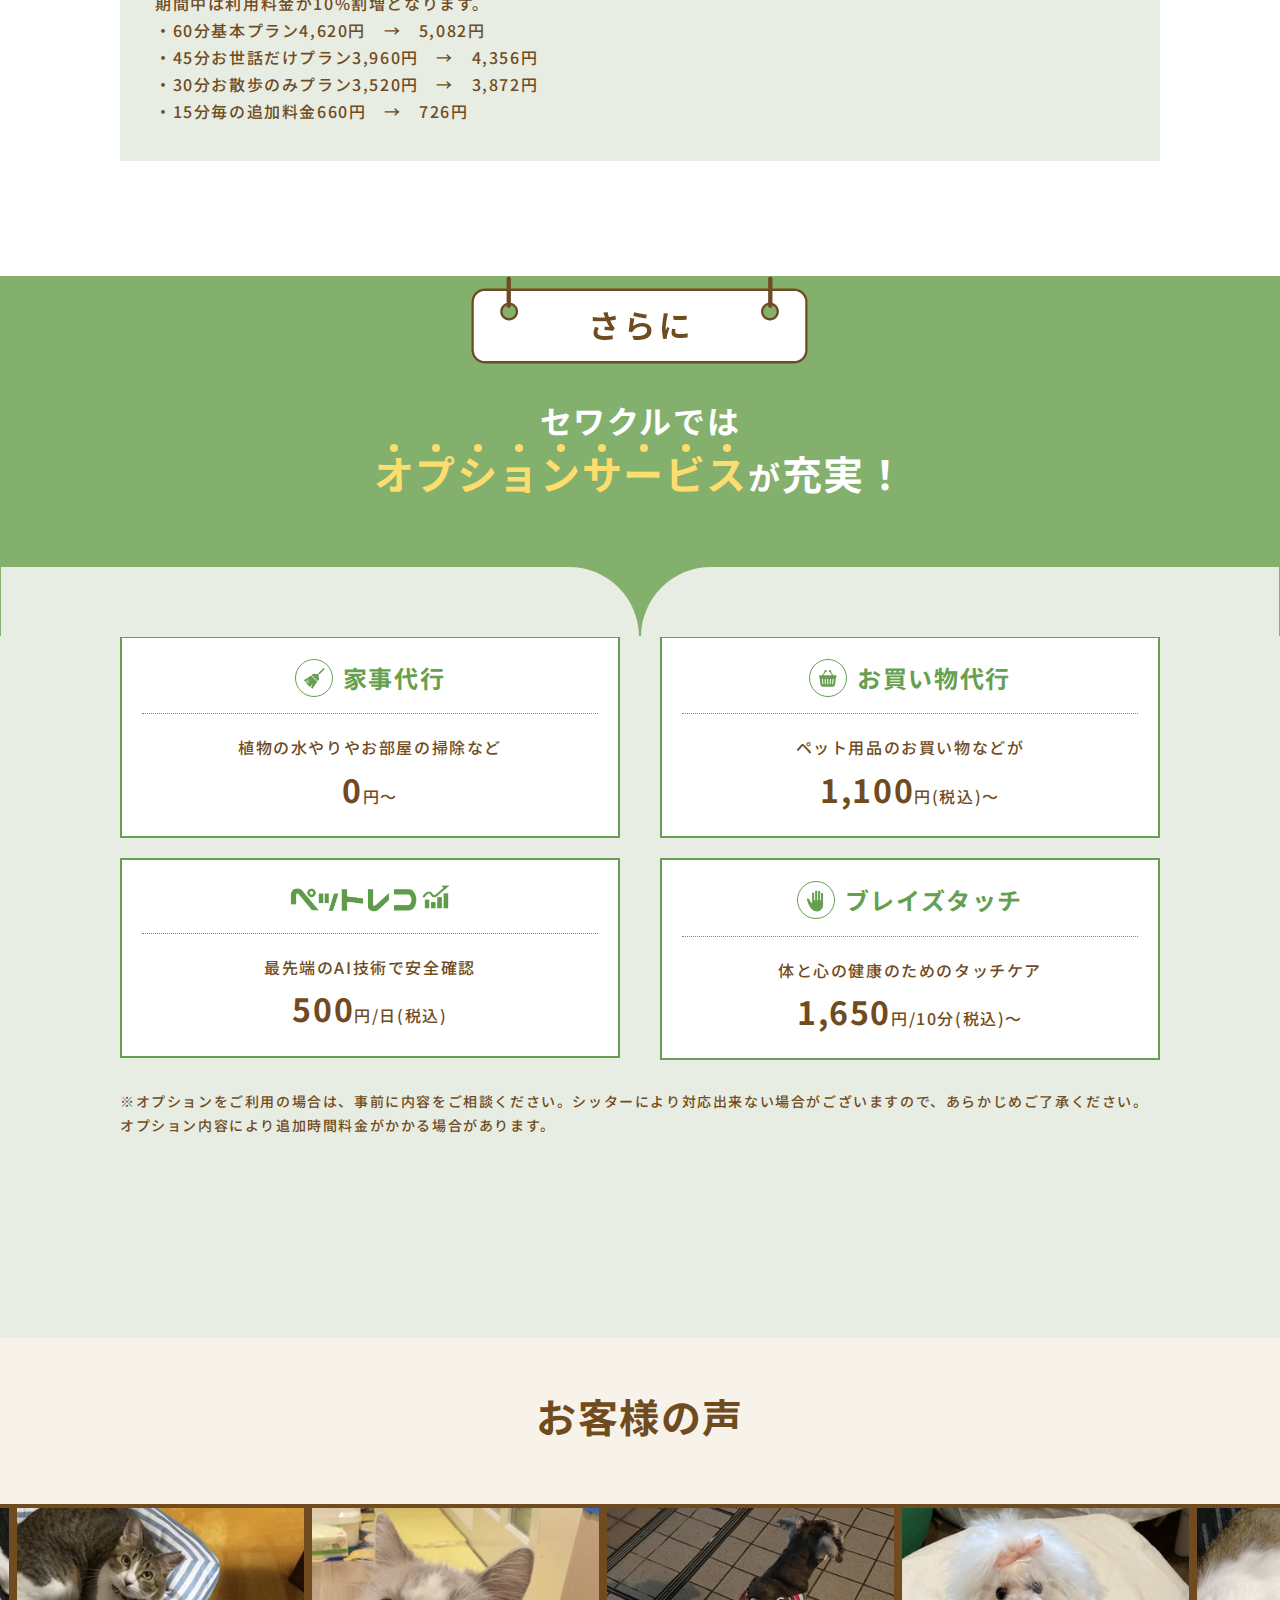
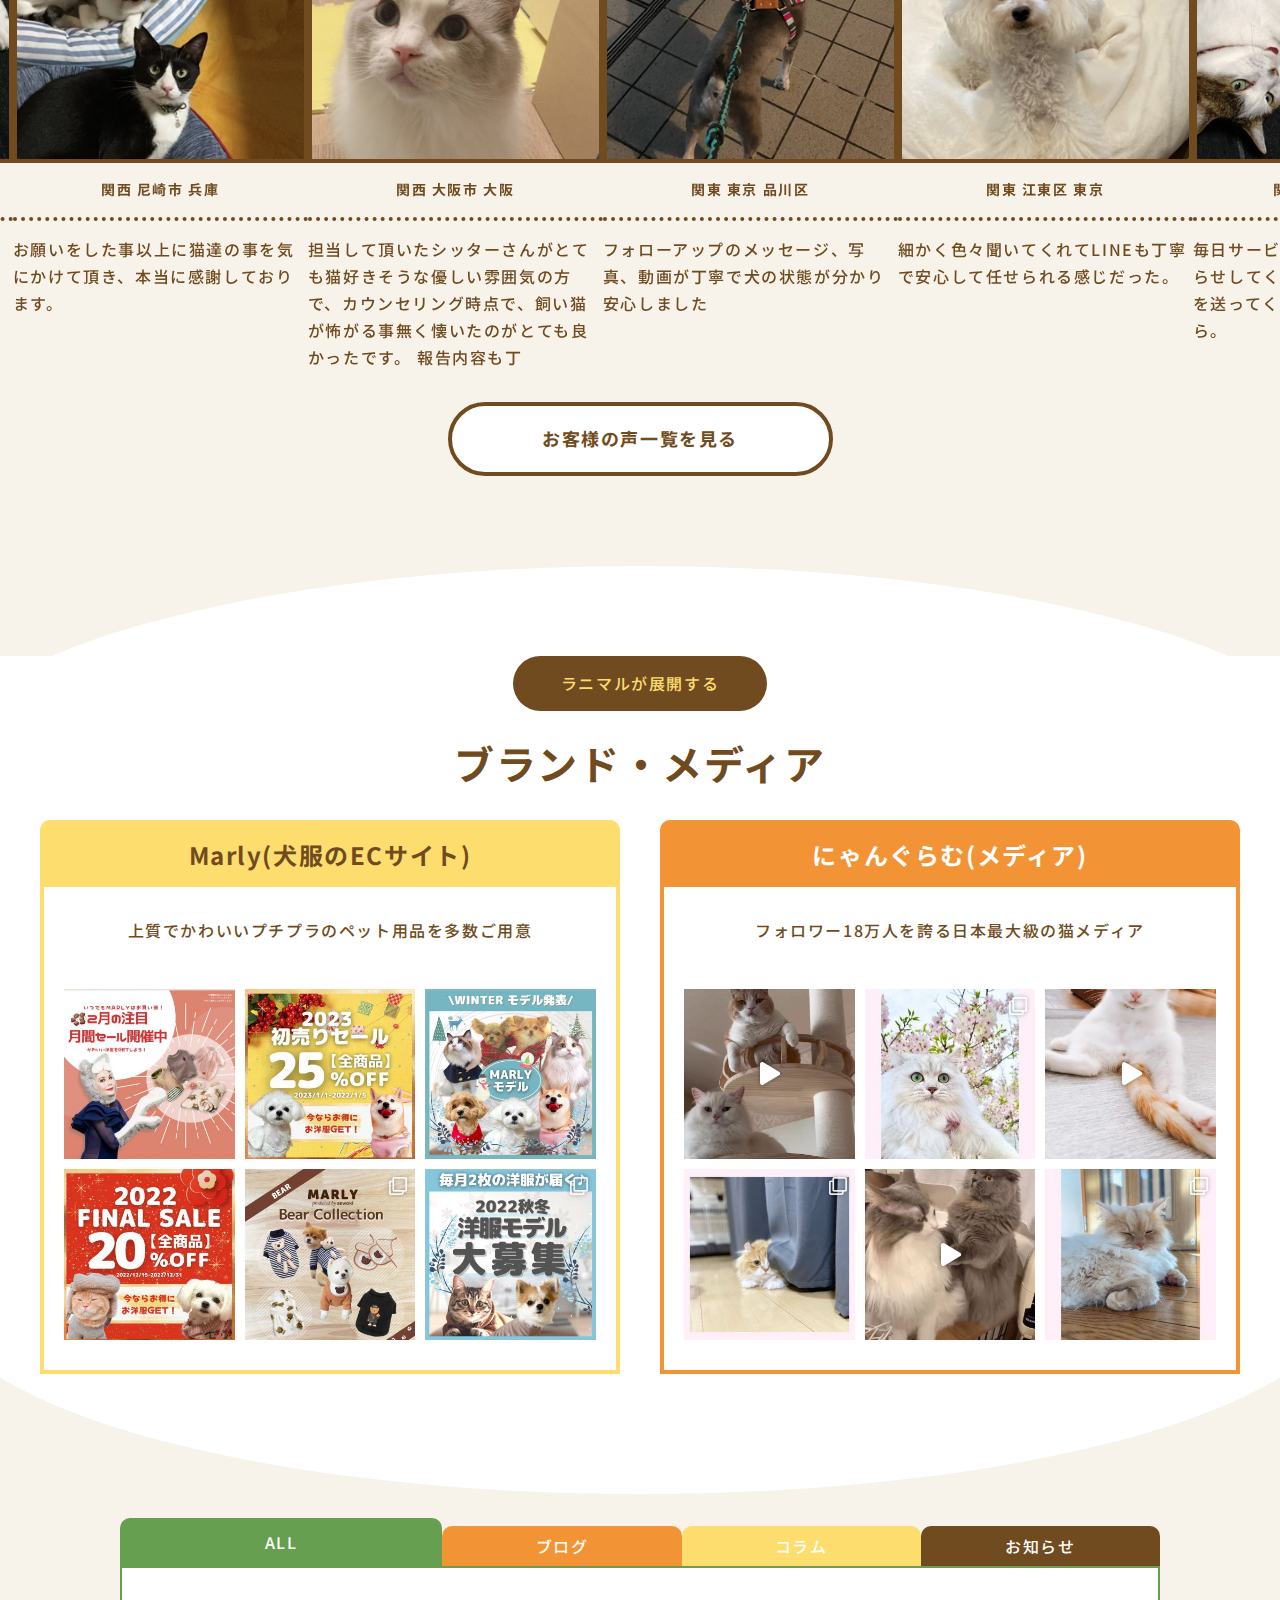
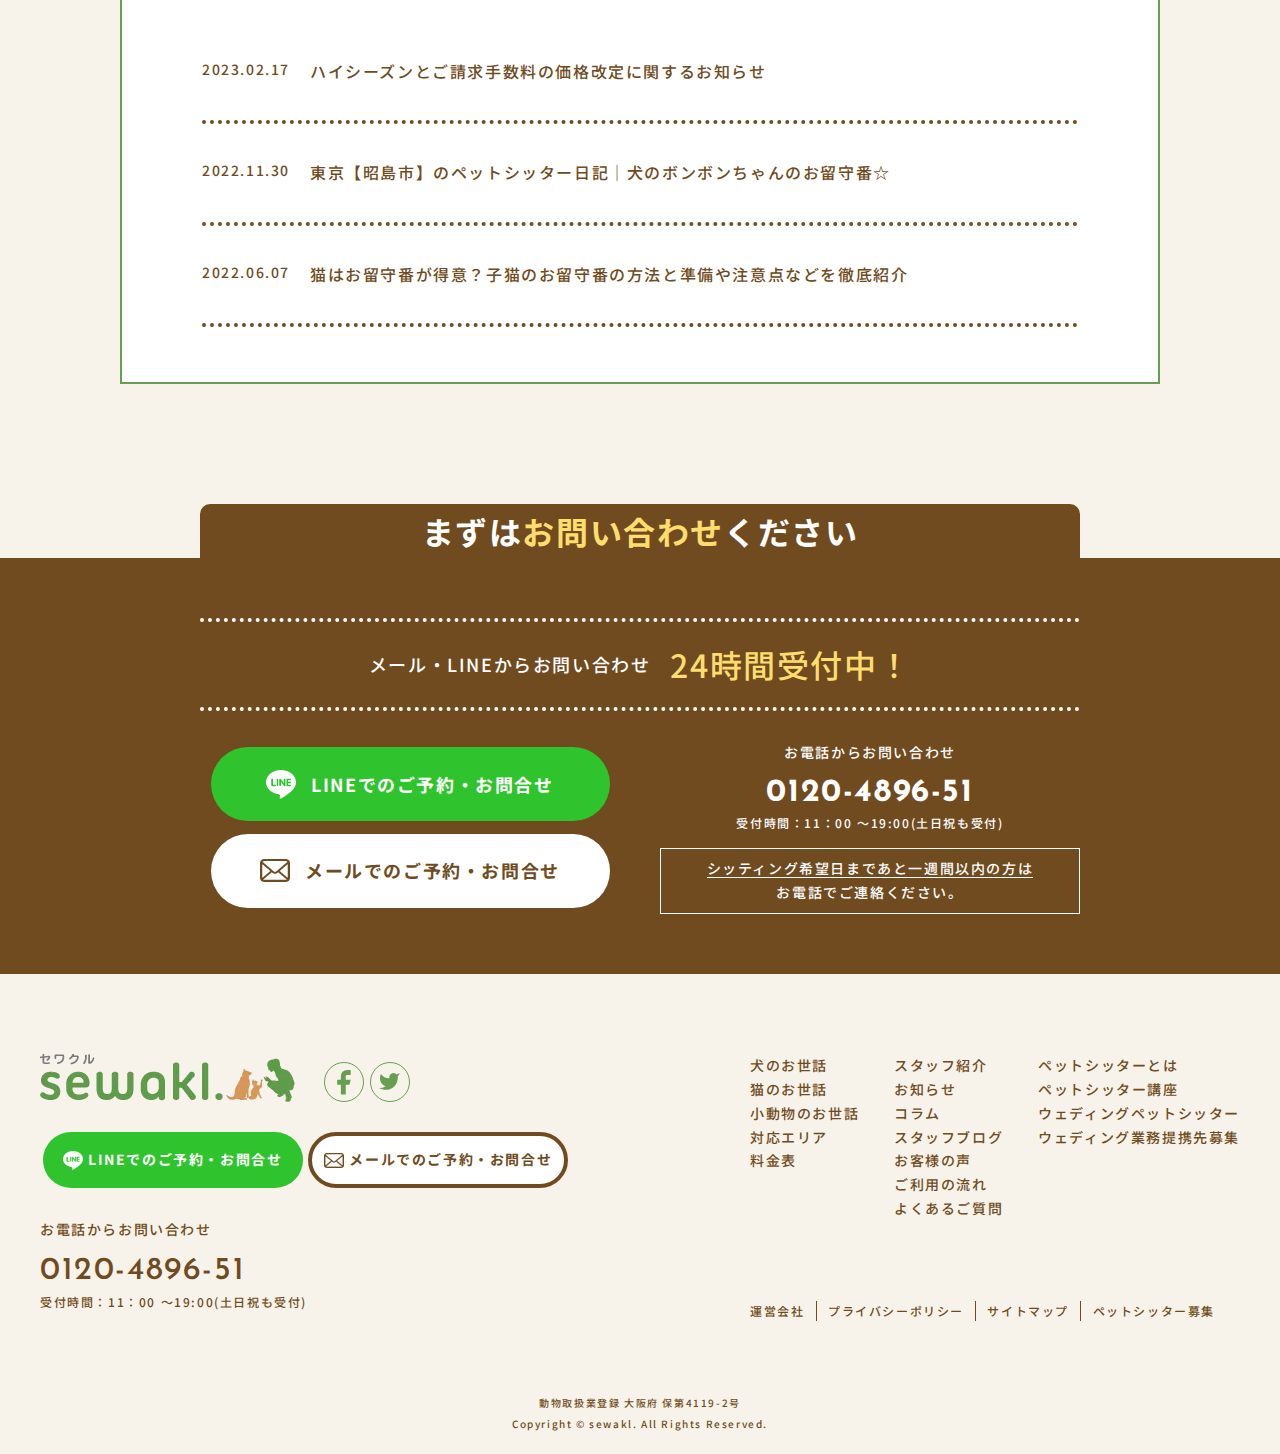
==== commit 78e76b64: "delete carousel for PC." ====
--- a/index.html
+++ b/index.html
@@ -234,20 +234,8 @@
 	</div>
 </nav>
 <!-- /nav -->
-</div><!-- cover -->
-<div id="cover">
-	<ul class="slider pc slick-initialized slick-slider slick-dotted"><button class="slick-prev slick-arrow" aria-label="Previous" type="button" style="display: block;">Previous</button>
-		<div class="slick-list draggable" style="padding: 0px 20%;"><div class="slick-track" style="opacity: 1; width: 3252px; transition: transform 800ms ease 0s; transform: translate3d(-1626px, 0px, 0px);"><li class="cover01 slick-slide slick-cloned" data-slick-index="-2" aria-hidden="true" tabindex="-1" style="width: 542px;"><a href="https://sewakl.jp/about/" tabindex="-1"><img src="./reference/バナー_PC.png" alt="banner01"></a></li><li class="cover01 slick-slide slick-cloned slick-center" data-slick-index="-1" aria-hidden="true" tabindex="-1" style="width: 542px;"><a href="https://sewakl-alliance.jp/bitkey" tabindex="-1"><img src="./reference/bitkey.png" alt="bitkey"></a></li><li class="cover01 slick-slide" data-slick-index="0" aria-hidden="true" tabindex="0" role="tabpanel" id="slick-slide00" aria-describedby="slick-slide-control00" style="width: 542px;"><a href="https://sewakl.jp/about/" tabindex="0"><img src="./reference/バナー_PC.png" alt="banner01"></a></li><li class="cover01 slick-slide slick-current slick-active slick-center" data-slick-index="1" aria-hidden="false" tabindex="-1" role="tabpanel" id="slick-slide01" aria-describedby="slick-slide-control01" style="width: 542px;"><a href="https://sewakl-alliance.jp/bitkey" tabindex="-1"><img src="./reference/bitkey.png" alt="bitkey"></a></li><li class="cover01 slick-slide slick-cloned" data-slick-index="2" aria-hidden="true" tabindex="-1" style="width: 542px;"><a href="https://sewakl.jp/about/" tabindex="-1"><img src="./reference/バナー_PC.png" alt="banner01"></a></li><li class="cover01 slick-slide slick-cloned" data-slick-index="3" aria-hidden="true" tabindex="-1" style="width: 542px;"><a href="https://sewakl-alliance.jp/bitkey" tabindex="-1"><img src="./reference/bitkey.png" alt="bitkey"></a></li></div></div>
-	    
-		<!-- <li class="cover01"><img src="https://sewakl.jp/wp/wp-content/themes/sewakl/img/mv.png" alt="mv"></li> -->
-	<button class="slick-next slick-arrow" aria-label="Next" type="button" style="display: block;">Next</button><ul class="slick-dots" style="display: block;" role="tablist"><li class="" role="presentation"><button type="button" role="tab" id="slick-slide-control00" aria-controls="slick-slide00" aria-label="1 of 2" tabindex="0" aria-selected="true">1</button></li><li role="presentation" class="slick-active"><button type="button" role="tab" id="slick-slide-control01" aria-controls="slick-slide01" aria-label="2 of 2" tabindex="-1">2</button></li></ul></ul>
-	<ul class="slider sp slick-initialized slick-slider slick-dotted" style=""><button class="slick-prev slick-arrow" aria-label="Previous" type="button" style="display: block;">Previous</button>
-		<div class="slick-list draggable" style="padding: 0px 20%;"><div class="slick-track" style="opacity: 1; width: 0px; transition: transform 800ms ease 0s; transform: translate3d(120px, 0px, 0px);"><li class="cover01 slick-slide slick-cloned" data-slick-index="-2" aria-hidden="true" tabindex="-1" style="width: 0px;"><a href="https://sewakl.jp/about/" tabindex="-1"><img src="./reference/バナー_SP.png" alt="banner01"></a></li><li class="cover01 slick-slide slick-cloned slick-center" data-slick-index="-1" aria-hidden="true" tabindex="-1" style="width: 0px;"><a href="https://sewakl-alliance.jp/bitkey" tabindex="-1"><img src="./reference/bitkeysp_アートボード-1-02.png" alt="bitkey"></a></li><li class="cover01 slick-slide" data-slick-index="0" aria-hidden="true" tabindex="0" role="tabpanel" id="slick-slide10" aria-describedby="slick-slide-control10" style="width: 0px;"><a href="https://sewakl.jp/about/" tabindex="0"><img src="./reference/バナー_SP.png" alt="banner01"></a></li><li class="cover01 slick-slide slick-current slick-active slick-center" data-slick-index="1" aria-hidden="false" tabindex="-1" role="tabpanel" id="slick-slide11" aria-describedby="slick-slide-control11" style="width: 0px;"><a href="https://sewakl-alliance.jp/bitkey" tabindex="-1"><img src="./reference/bitkeysp_アートボード-1-02.png" alt="bitkey"></a></li><li class="cover01 slick-slide slick-cloned" data-slick-index="2" aria-hidden="true" tabindex="-1" style="width: 0px;"><a href="https://sewakl.jp/about/" tabindex="-1"><img src="./reference/バナー_SP.png" alt="banner01"></a></li><li class="cover01 slick-slide slick-cloned" data-slick-index="3" aria-hidden="true" tabindex="-1" style="width: 0px;"><a href="https://sewakl-alliance.jp/bitkey" tabindex="-1"><img src="./reference/bitkeysp_アートボード-1-02.png" alt="bitkey"></a></li></div></div>
-		
-		<!-- <li class="cover01"><img src="https://sewakl.jp/wp/wp-content/themes/sewakl/img/mvsp.jpg" alt="mv"></li> -->
-	<button class="slick-next slick-arrow" aria-label="Next" type="button" style="display: block;">Next</button><ul class="slick-dots" style="display: block;" role="tablist"><li class="" role="presentation"><button type="button" role="tab" id="slick-slide-control10" aria-controls="slick-slide10" aria-label="1 of 2" tabindex="0" aria-selected="true">1</button></li><li role="presentation" class="slick-active"><button type="button" role="tab" id="slick-slide-control11" aria-controls="slick-slide11" aria-label="2 of 2" tabindex="-1">2</button></li></ul></ul>
 </div>
-<!-- /cover -->
+<!-- ここにカバー画像差し込む？ -->
 
 
 <div id="main">
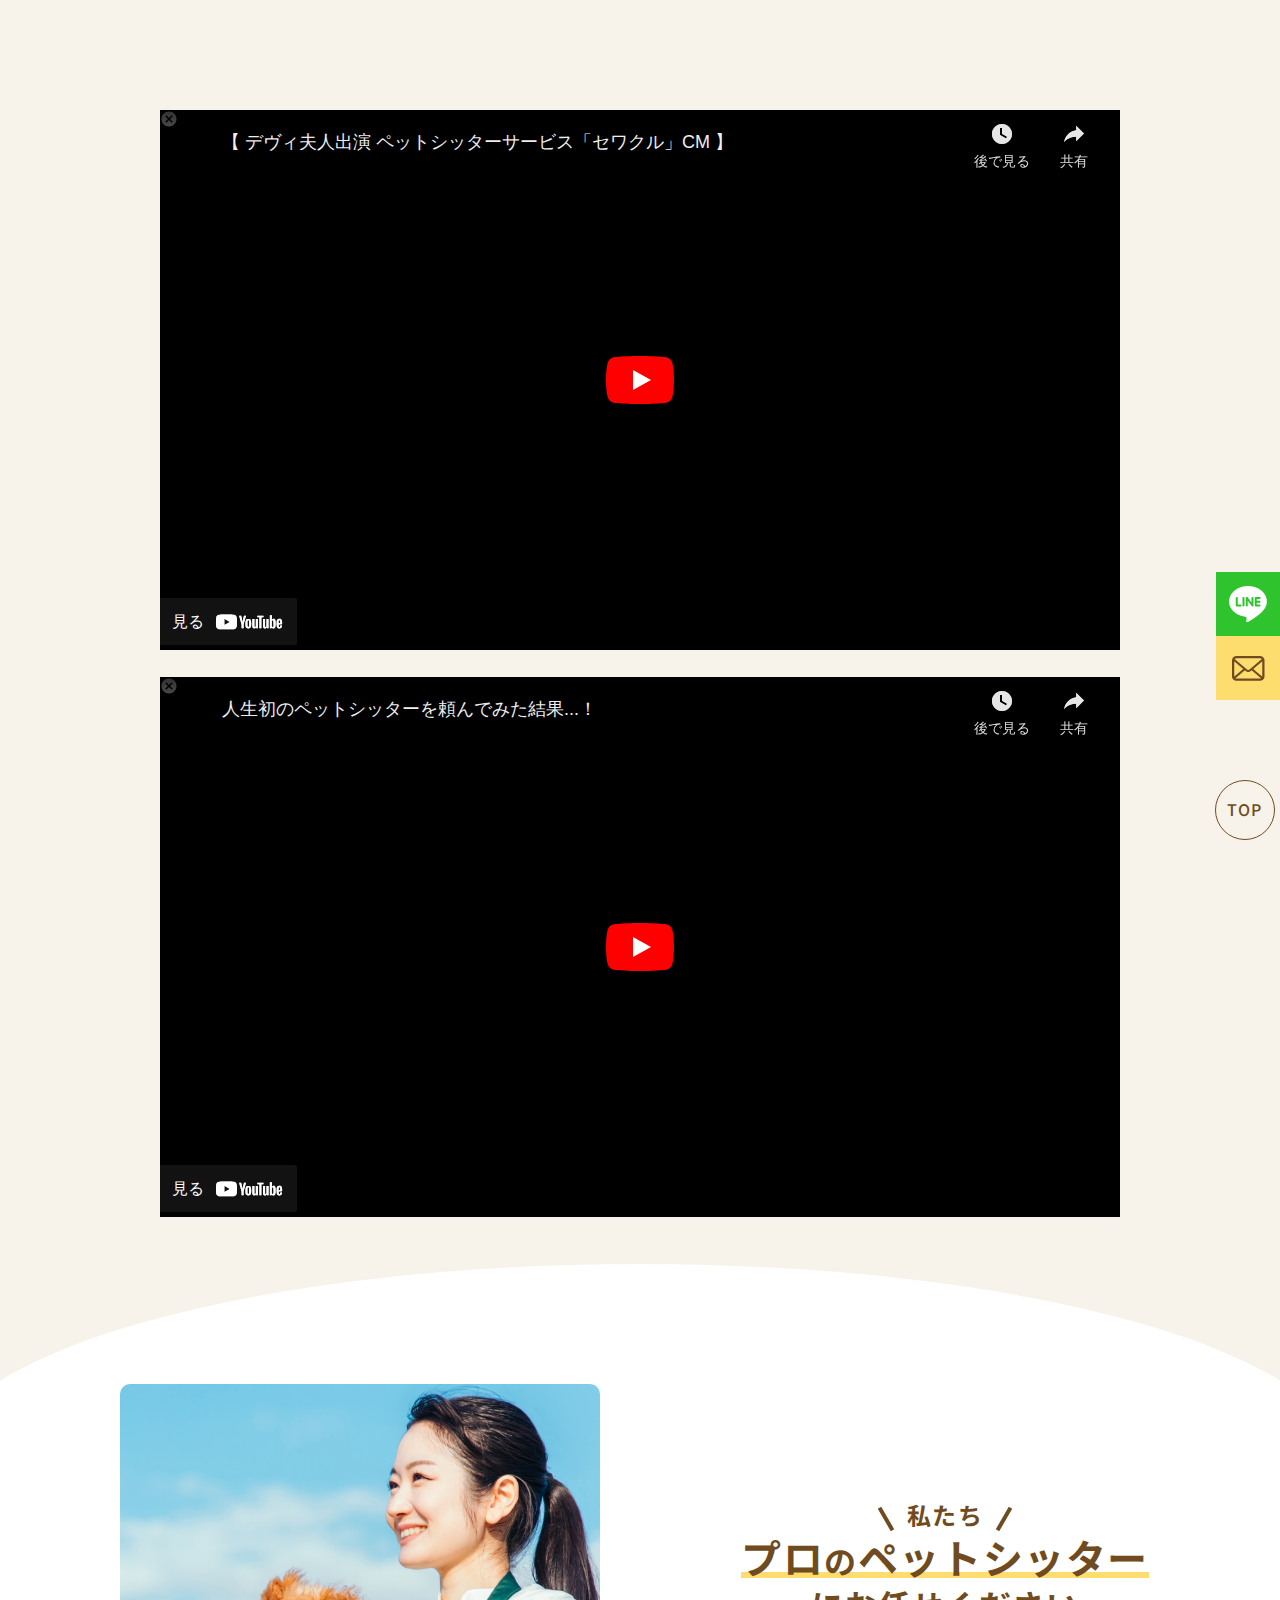
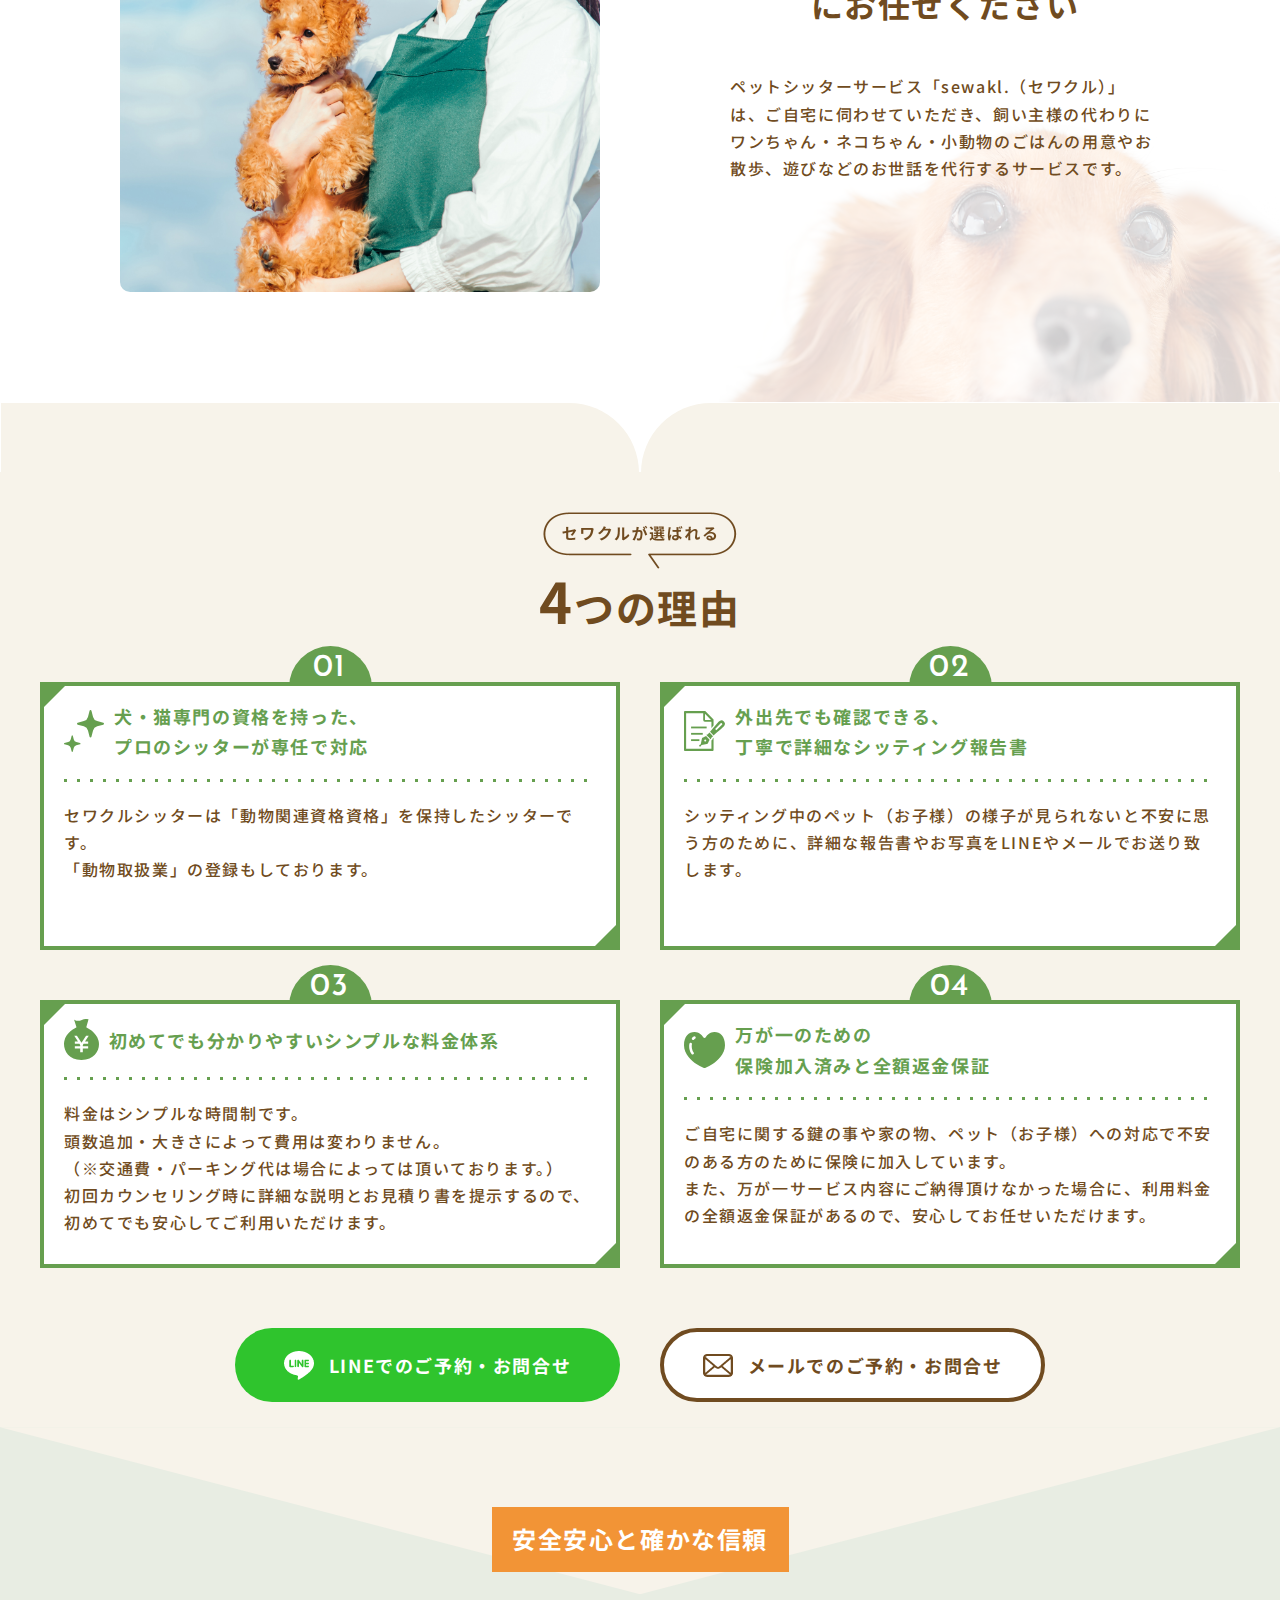
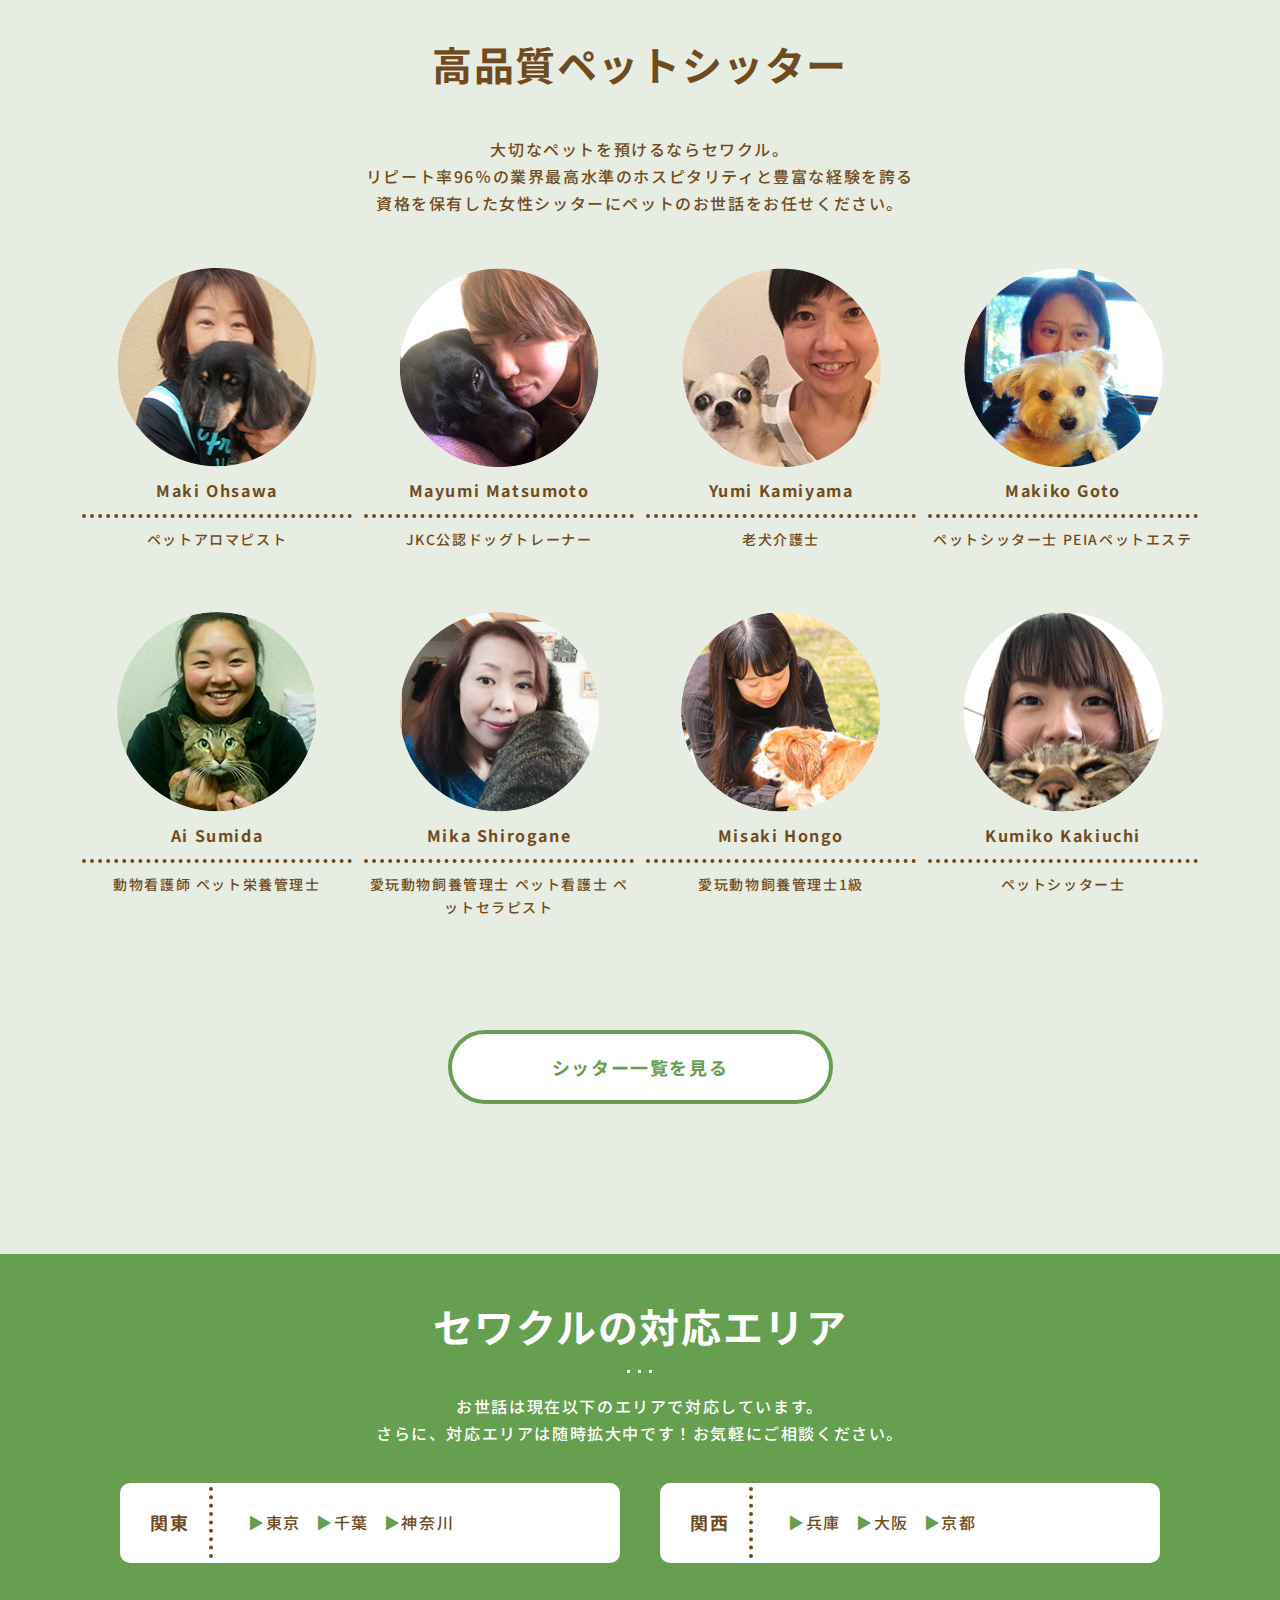
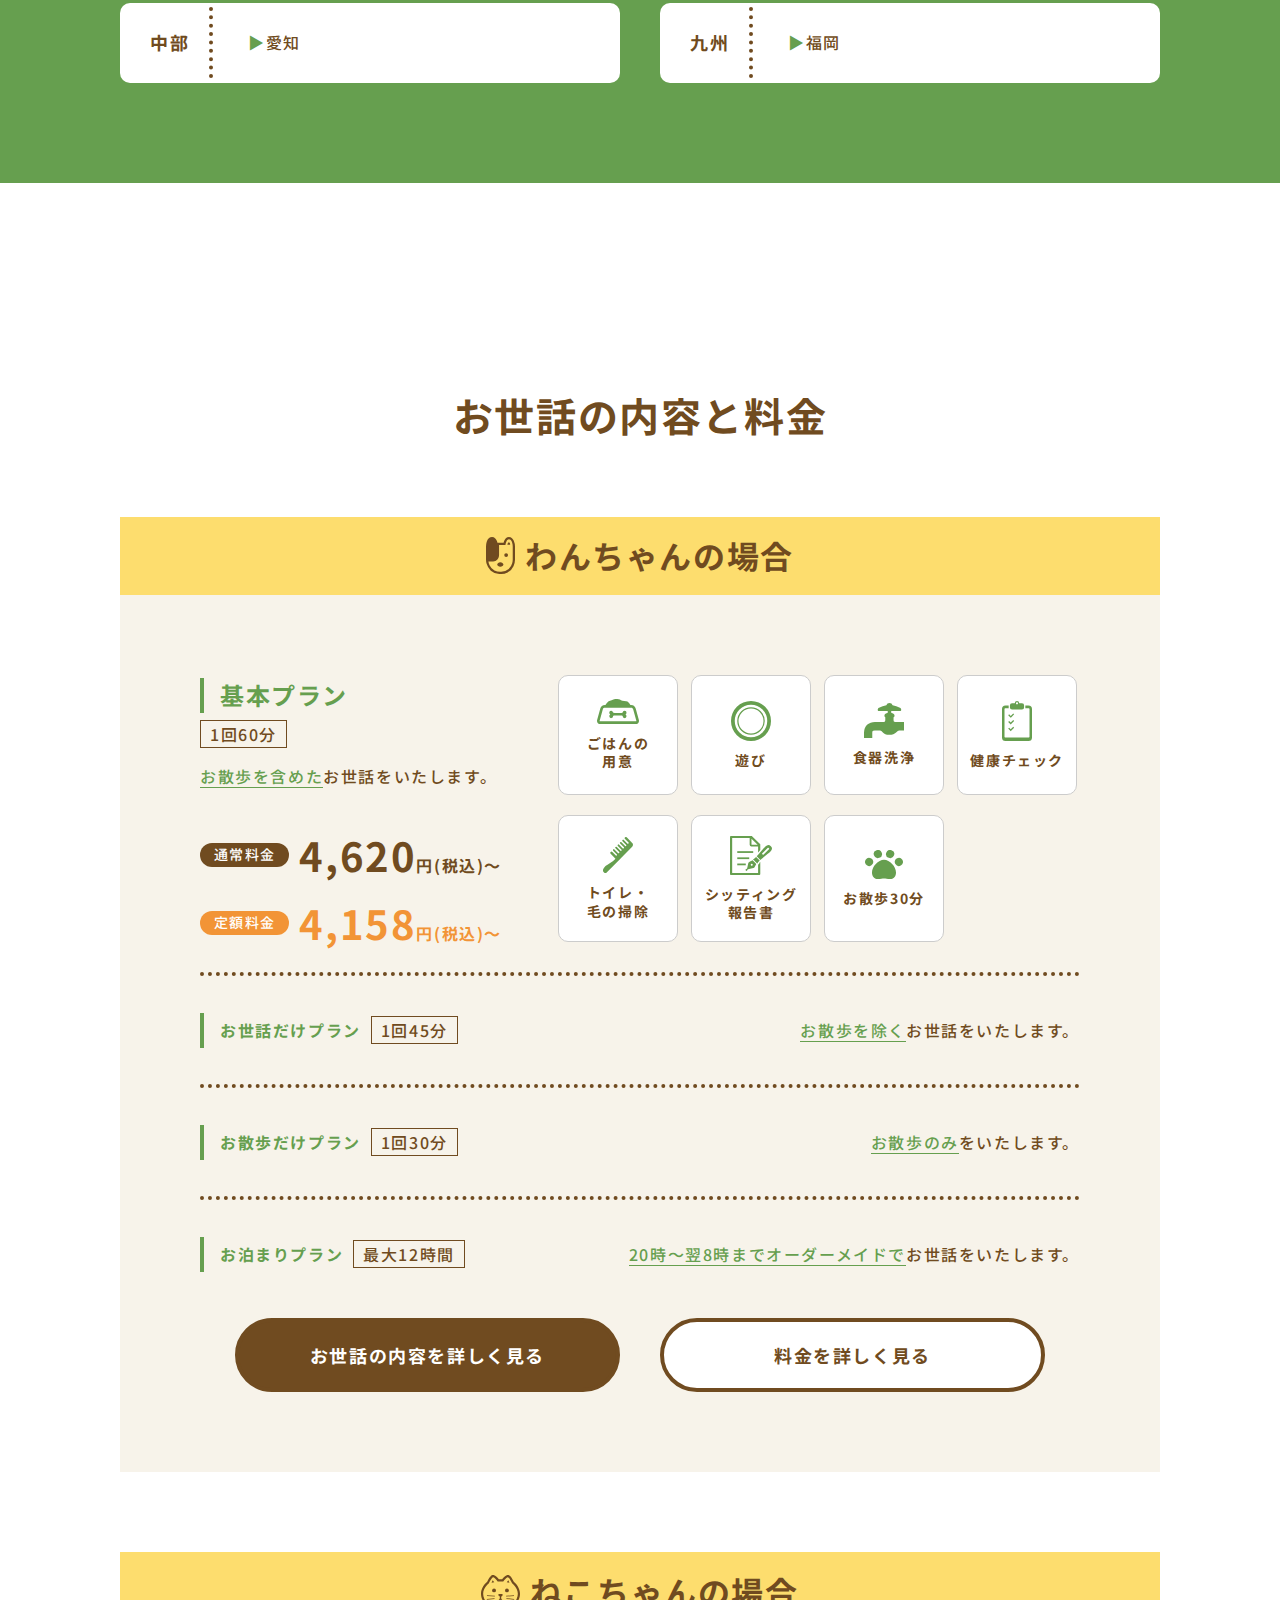
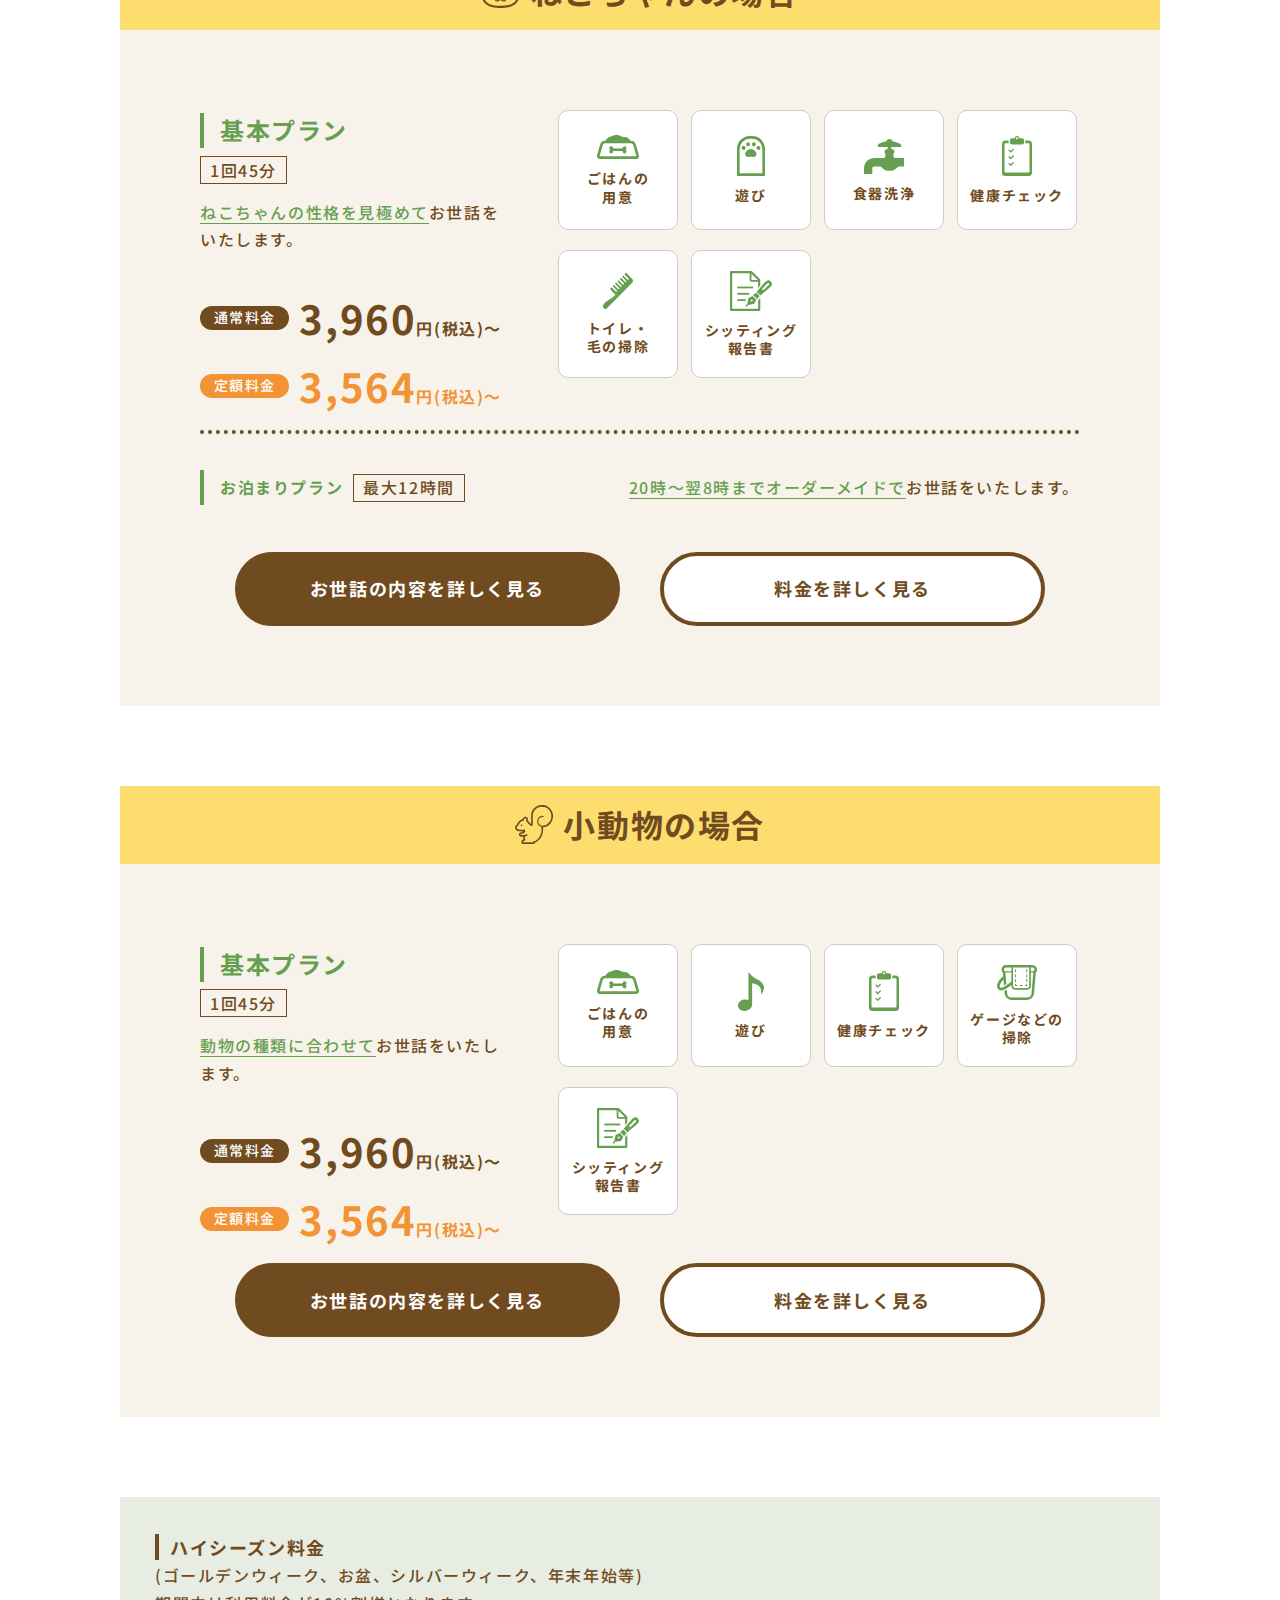
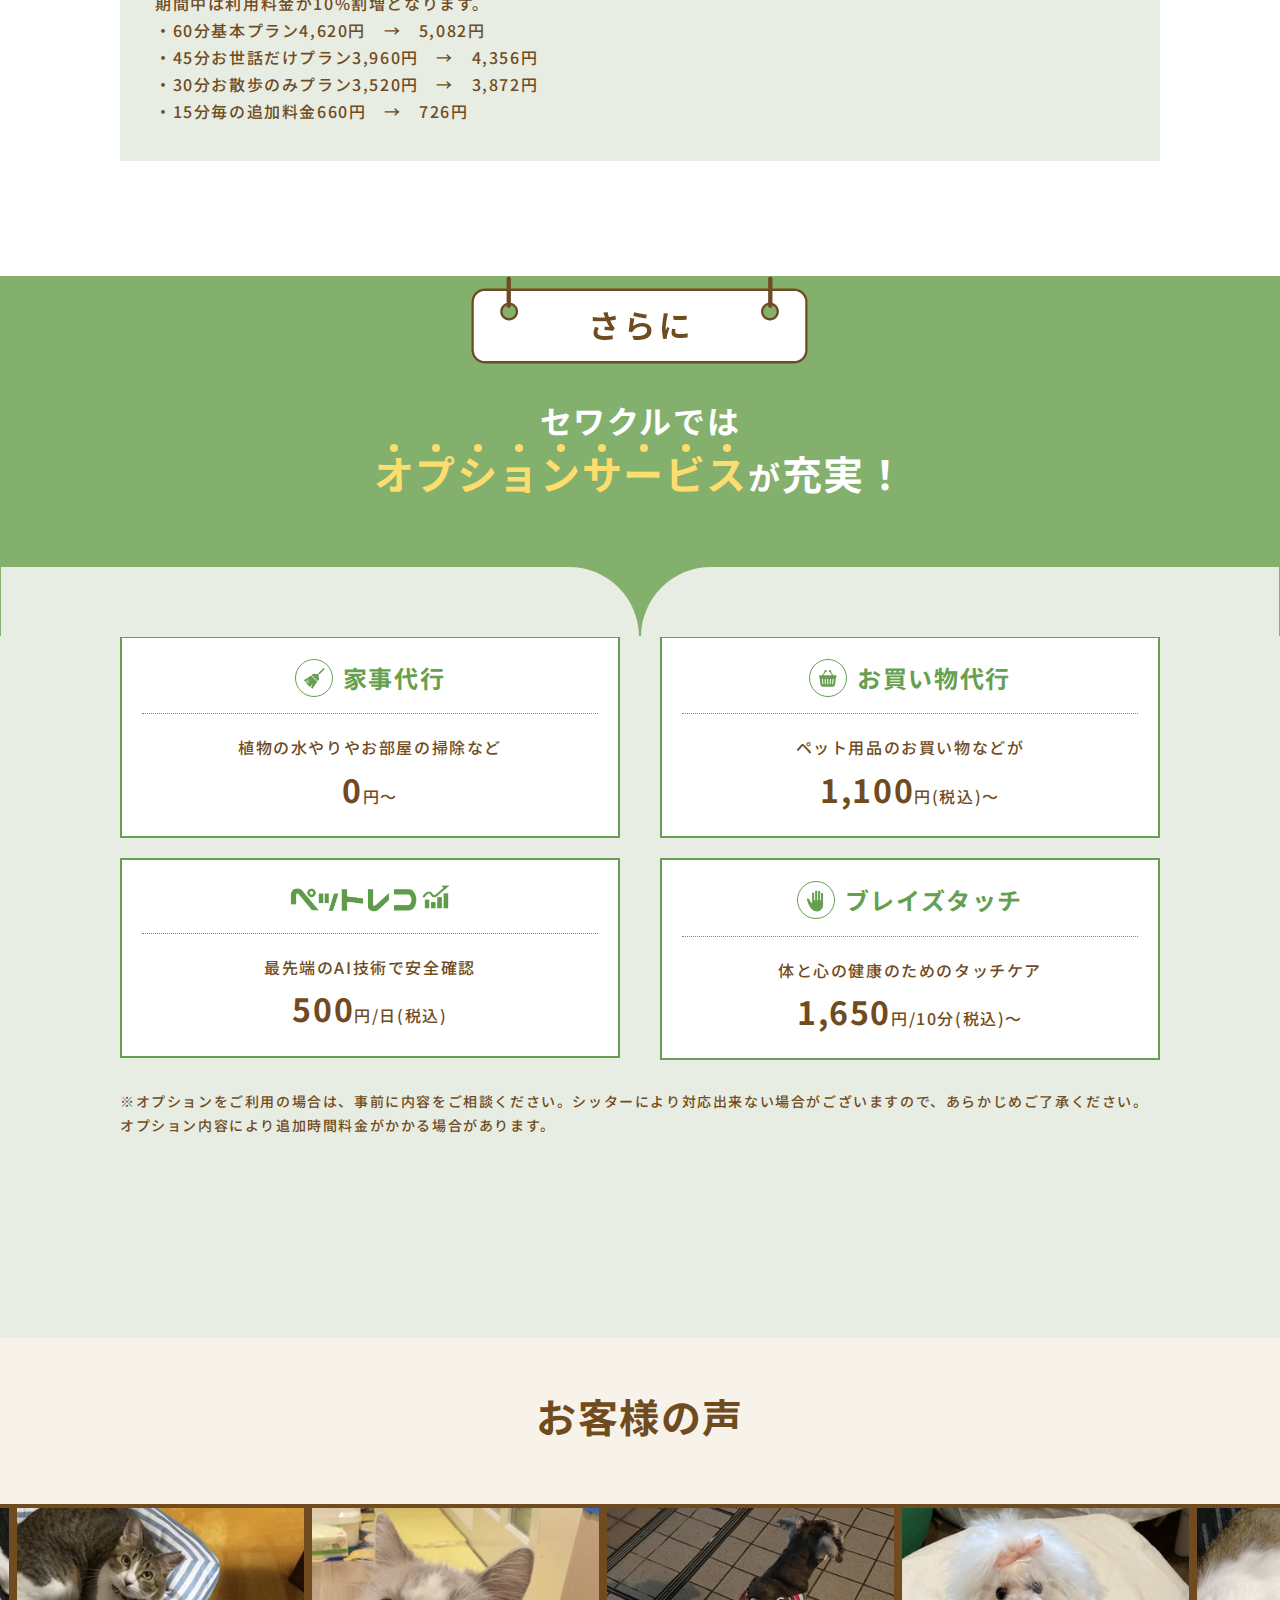
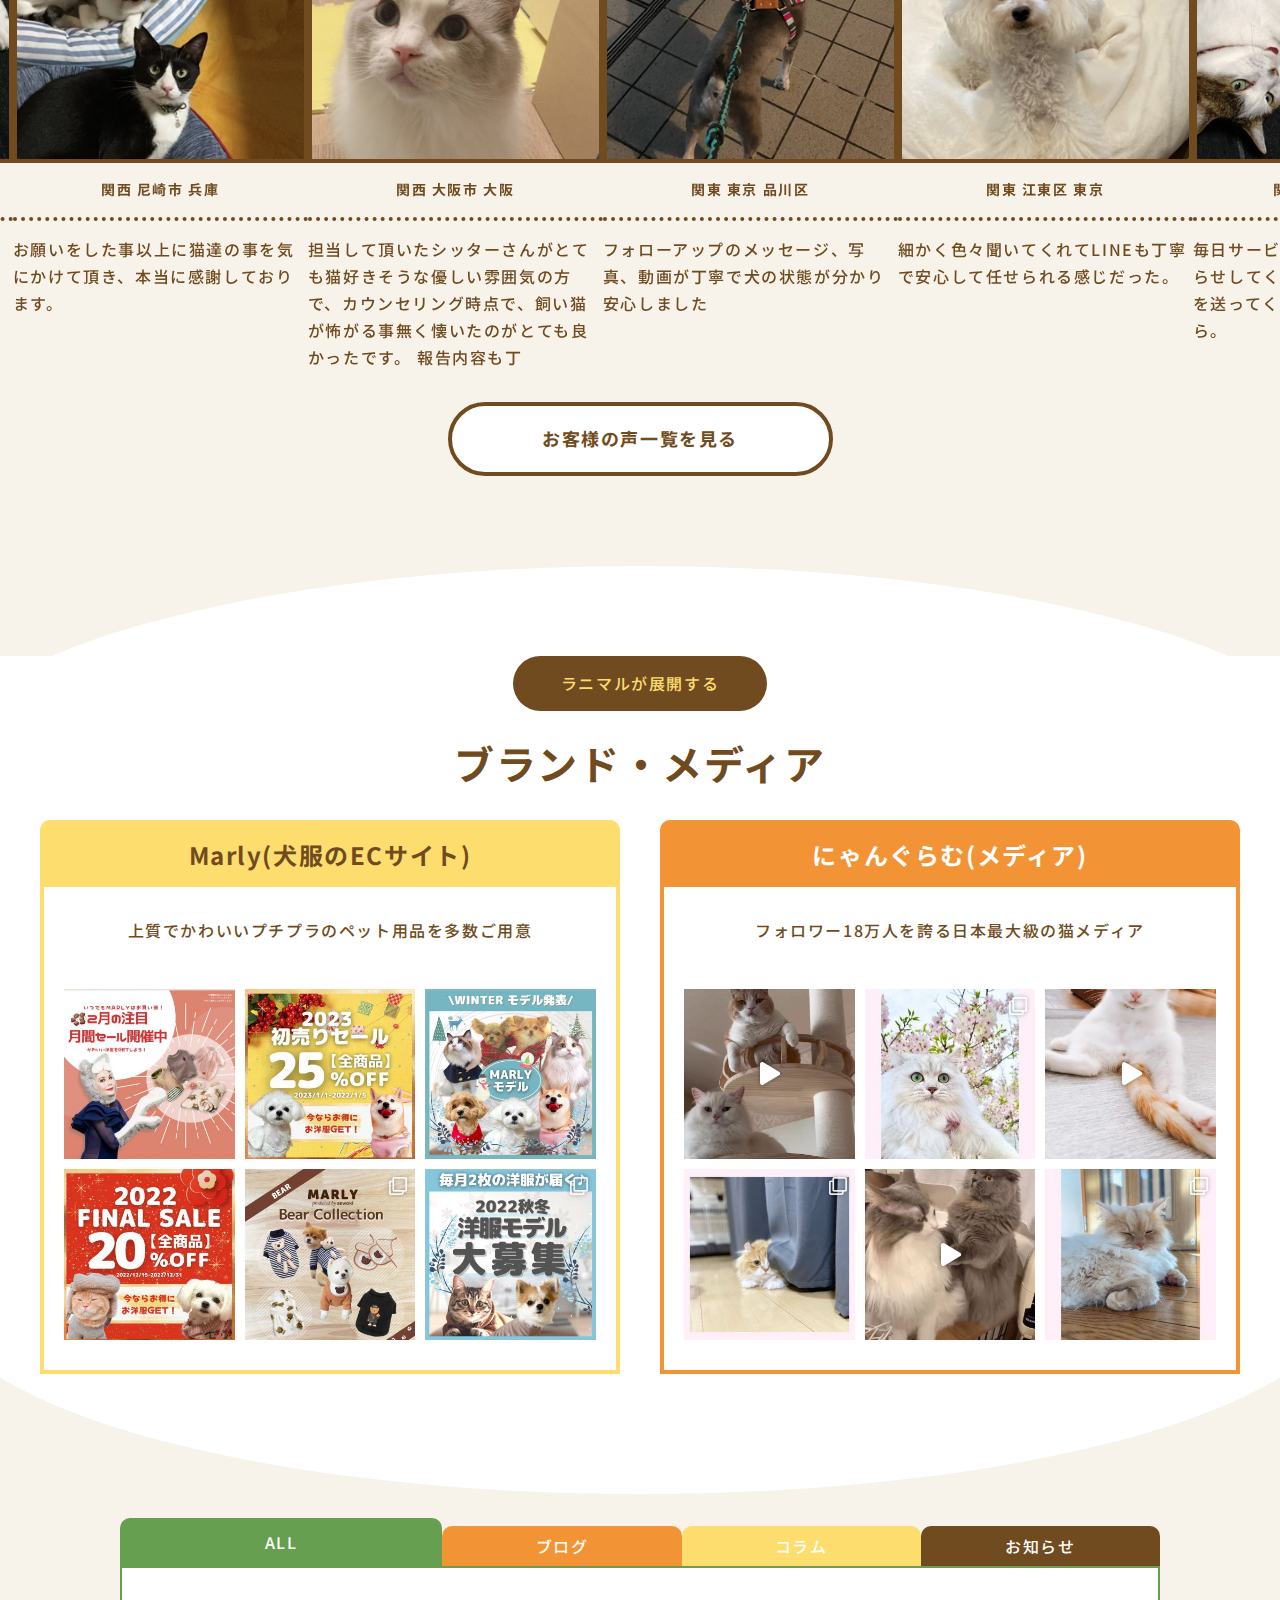
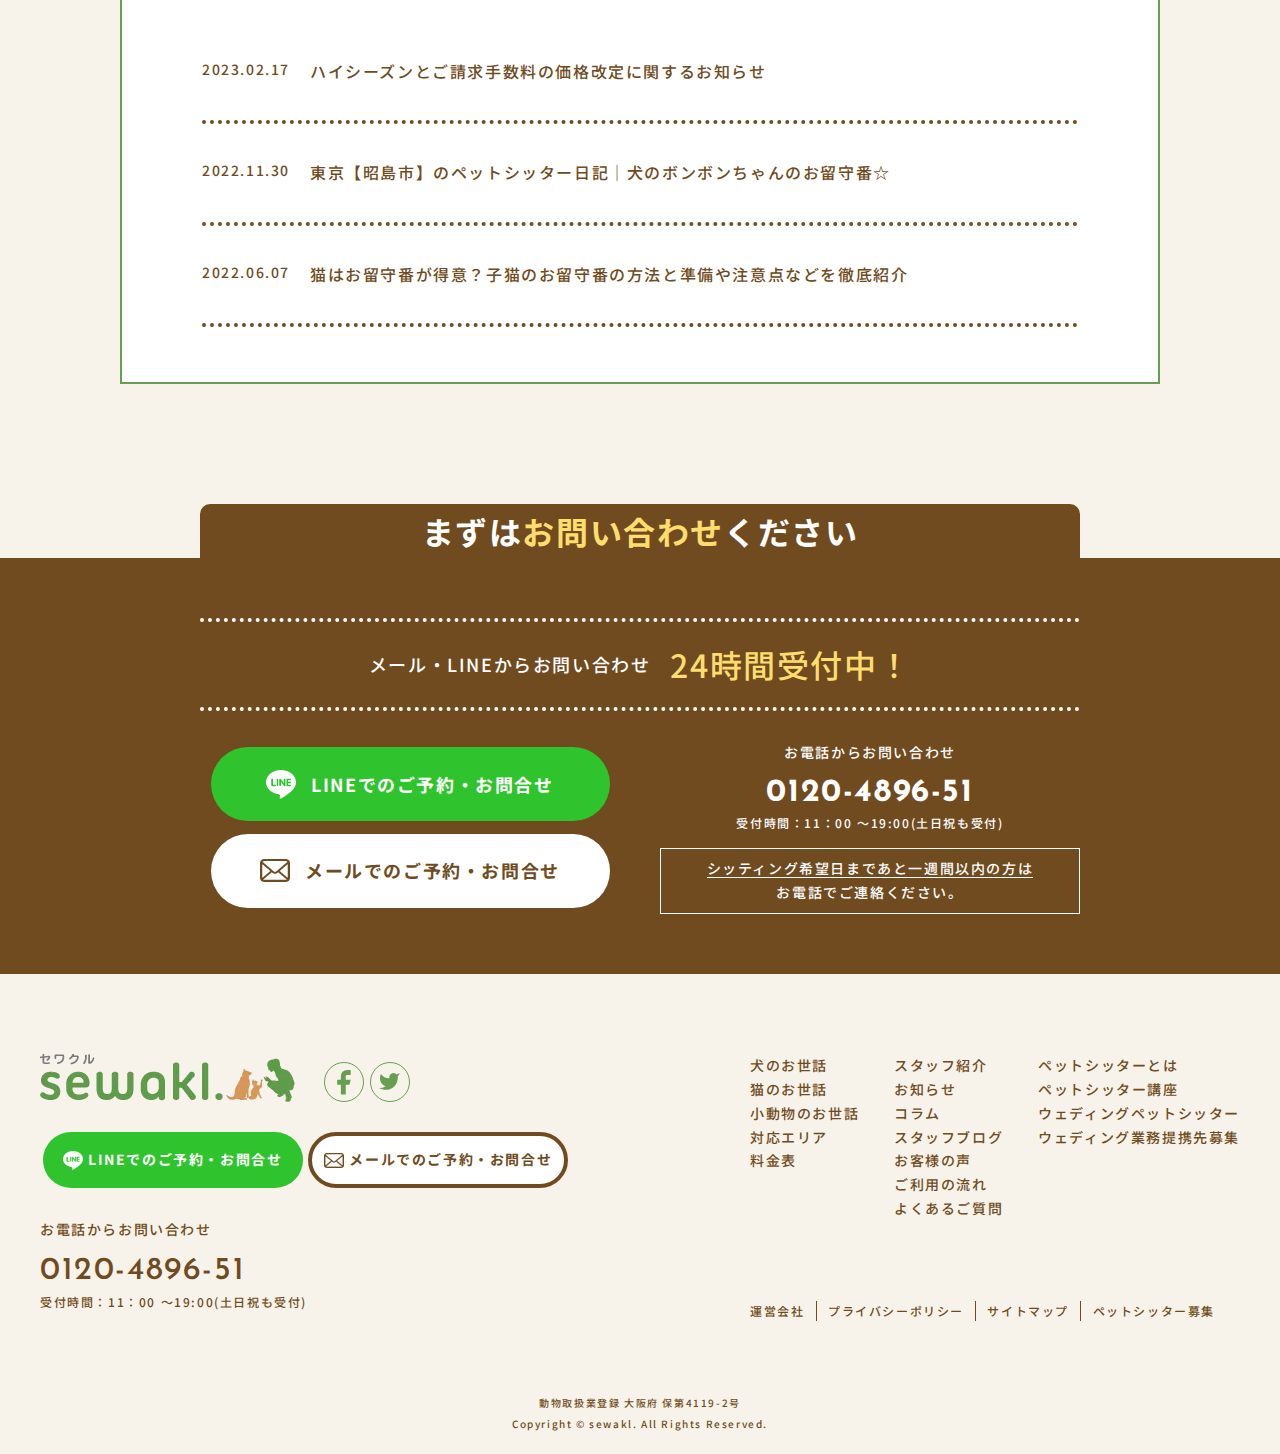
==== commit fe4d0f8c: "delete header2(menu bar) for PC. still remain fixed div for cover img." ====
--- a/index.html
+++ b/index.html
@@ -216,24 +216,6 @@
 
 <div class="fixed">
 
-
-
-<!-- nav -->
-<nav class="pc header2">
-	<div class="h2d">
-		<ul>
-			<li><a href="https://sewakl.jp/dogsitter/" class="green">犬のお世話</a></li>
-			<li><a href="https://sewakl.jp/catsitter/" class="green">猫のお世話</a></li>
-			<li><a href="https://sewakl.jp/littlecritter/" class="green">小動物のお世話</a></li>
-			<li><a href="https://sewakl.jp/area/" class="green">対応エリア</a></li>
-			<li><a href="https://sewakl.jp/voice/" class="green">お客様の声</a></li>
-			<li><a href="https://sewakl.jp/flow/" class="green">ご利用の流れ</a></li>
-			<li><a href="https://sewakl.jp/staff/" class="green">スタッフ紹介</a></li>
-			<li><a href="https://sewakl.jp/price/" class="green">料金表</a></li>
-		</ul>
-	</div>
-</nav>
-<!-- /nav -->
 </div>
 <!-- ここにカバー画像差し込む？ -->
 
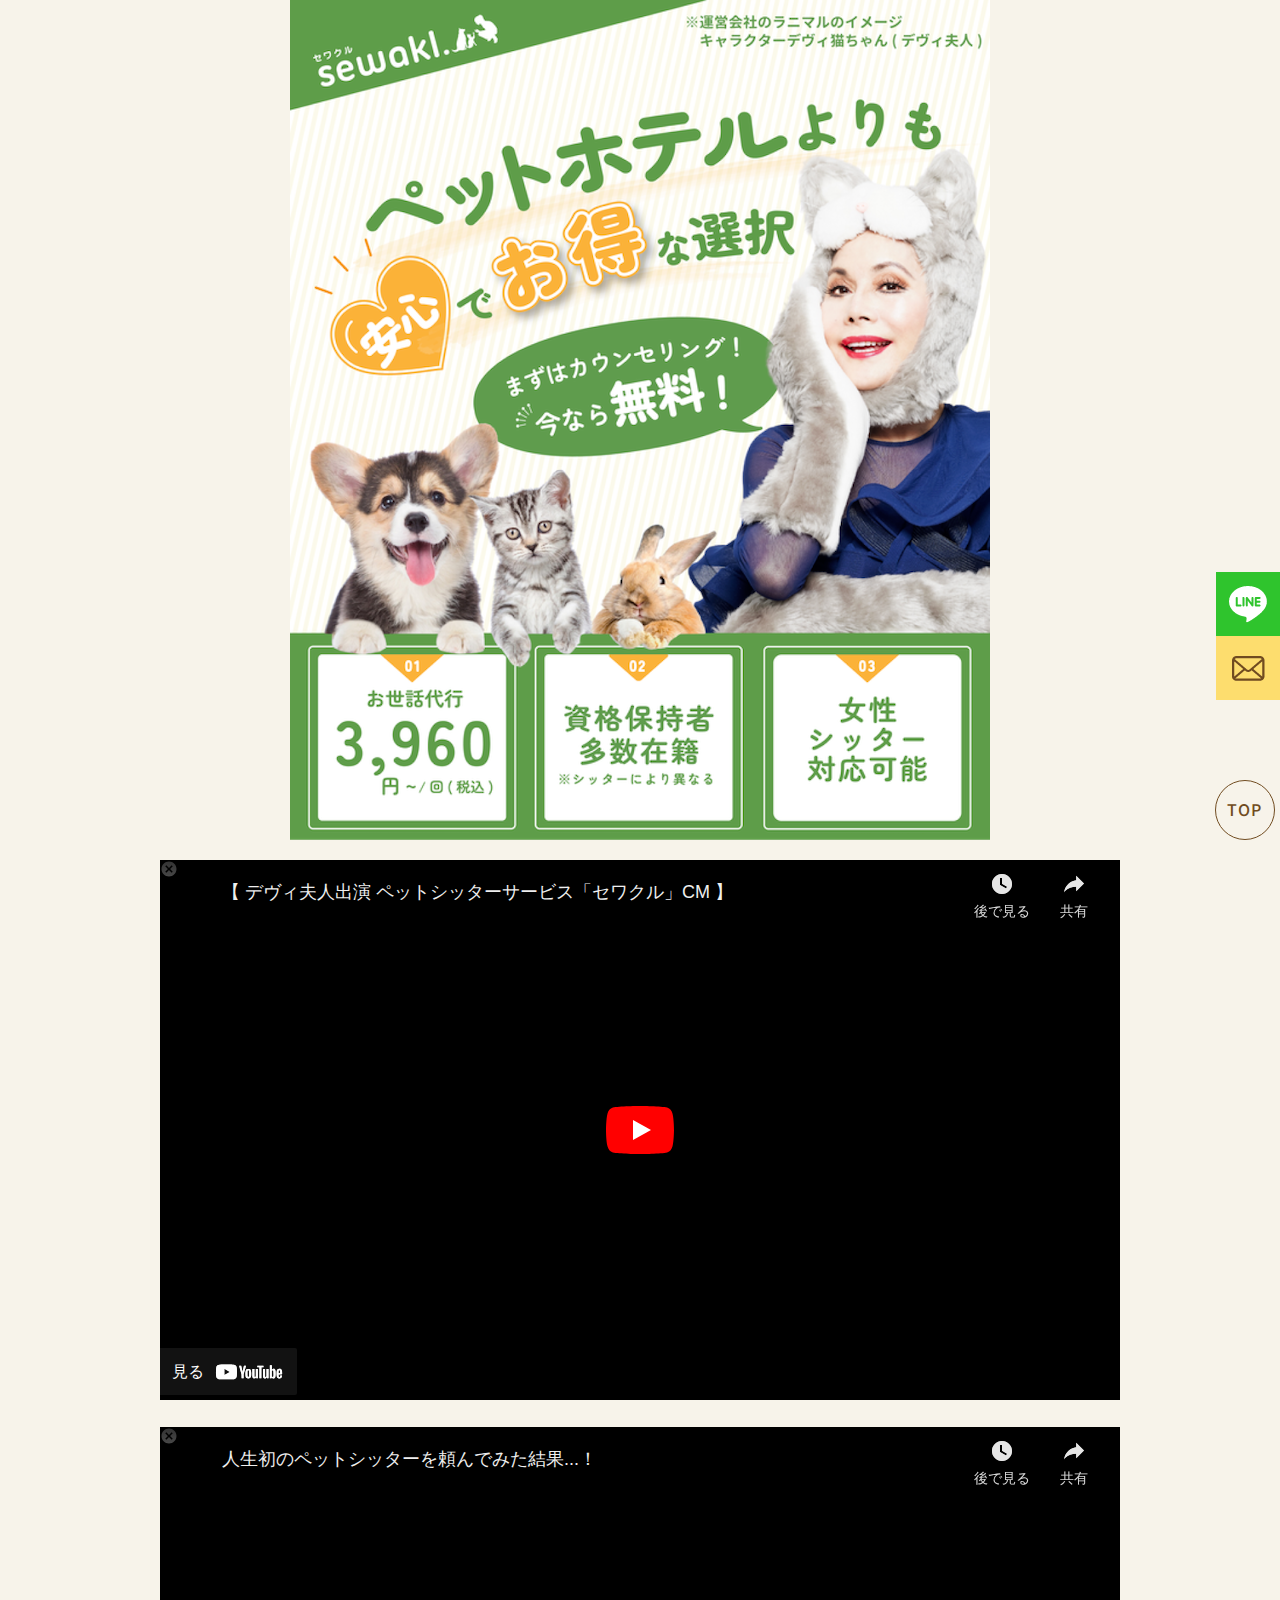
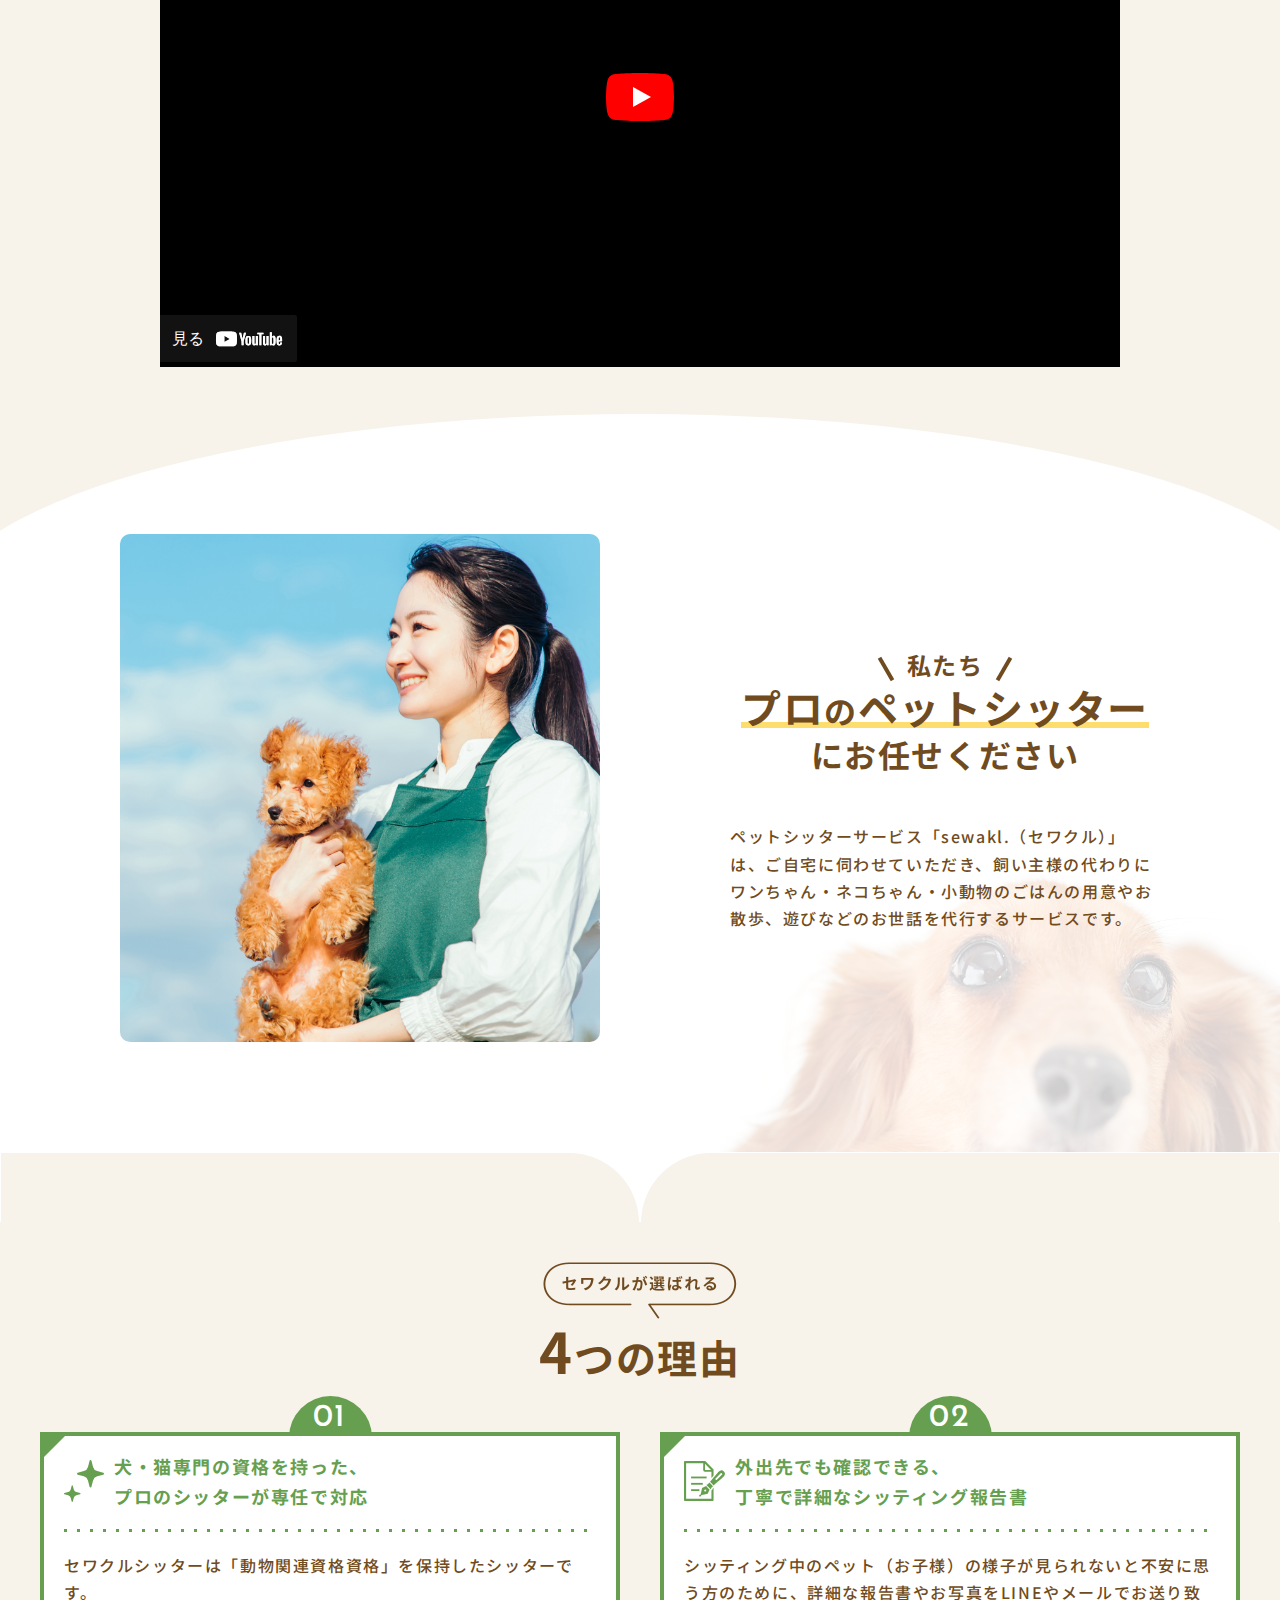
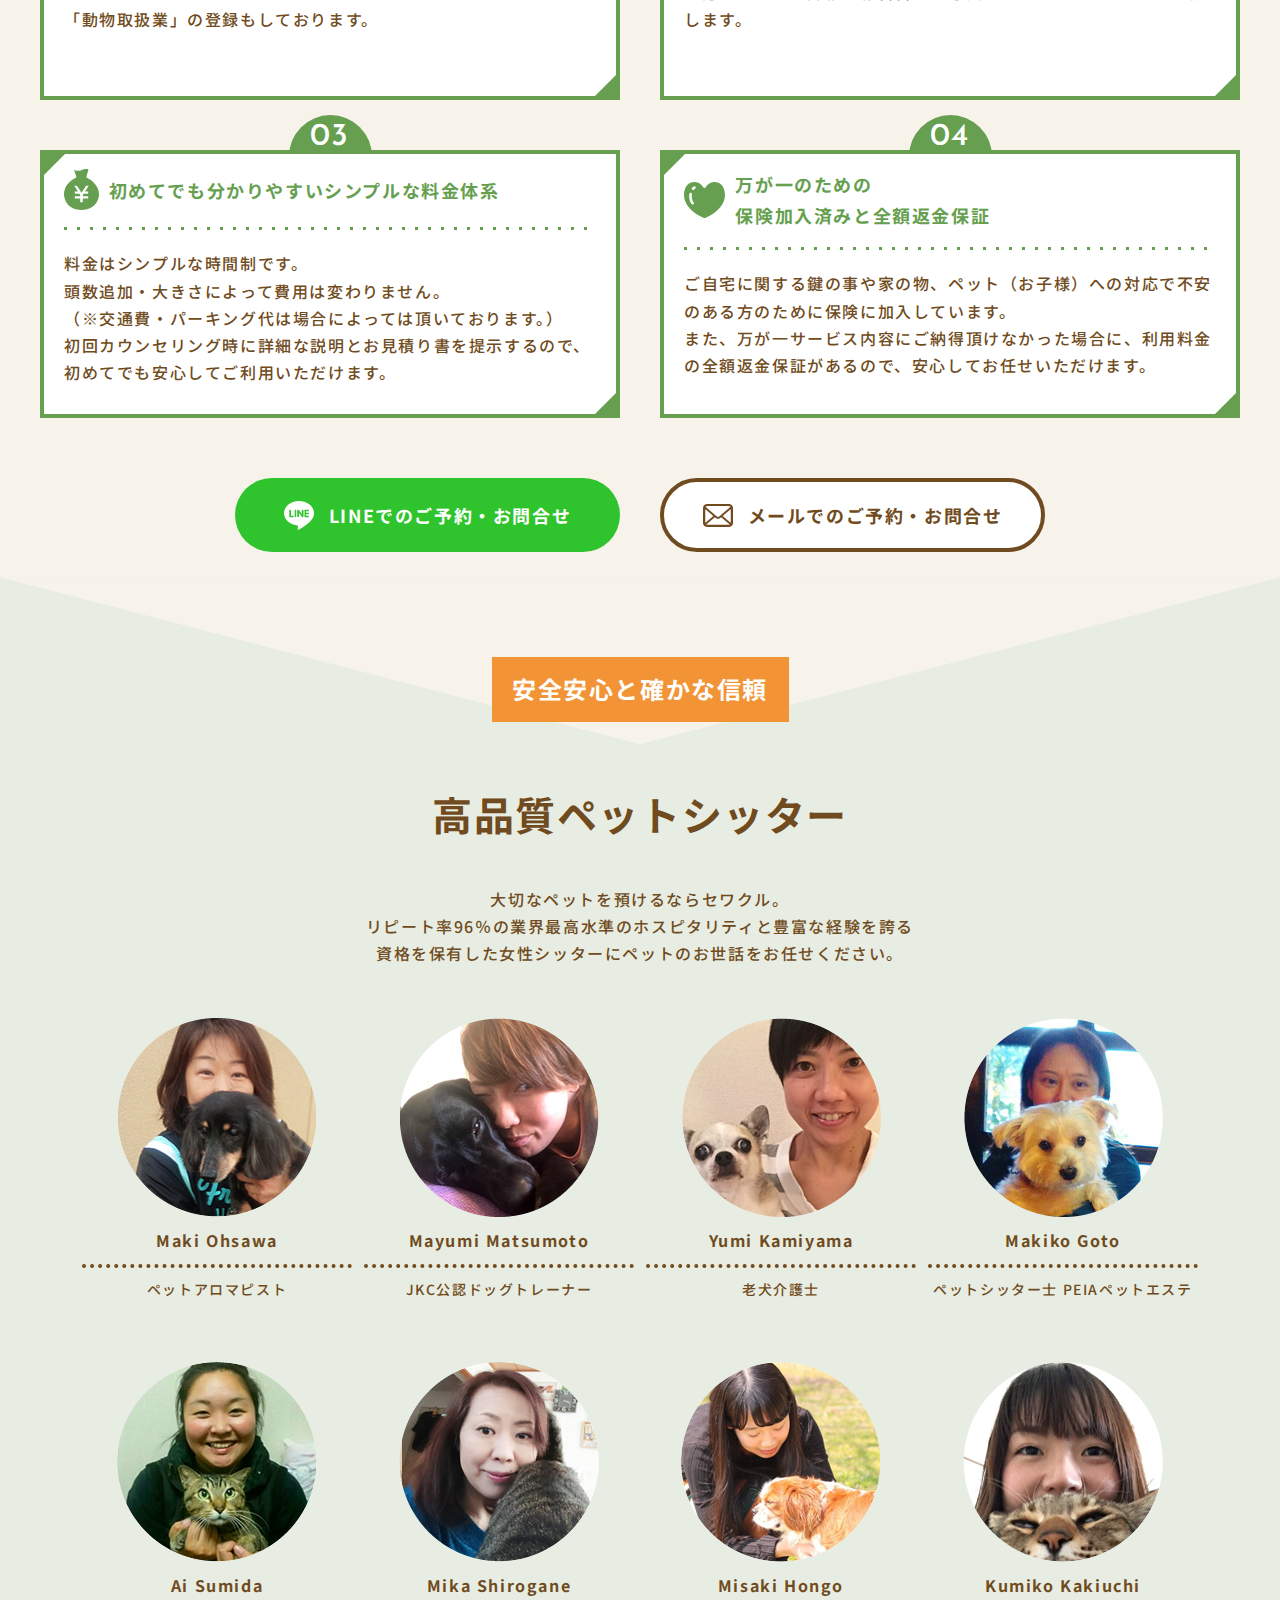
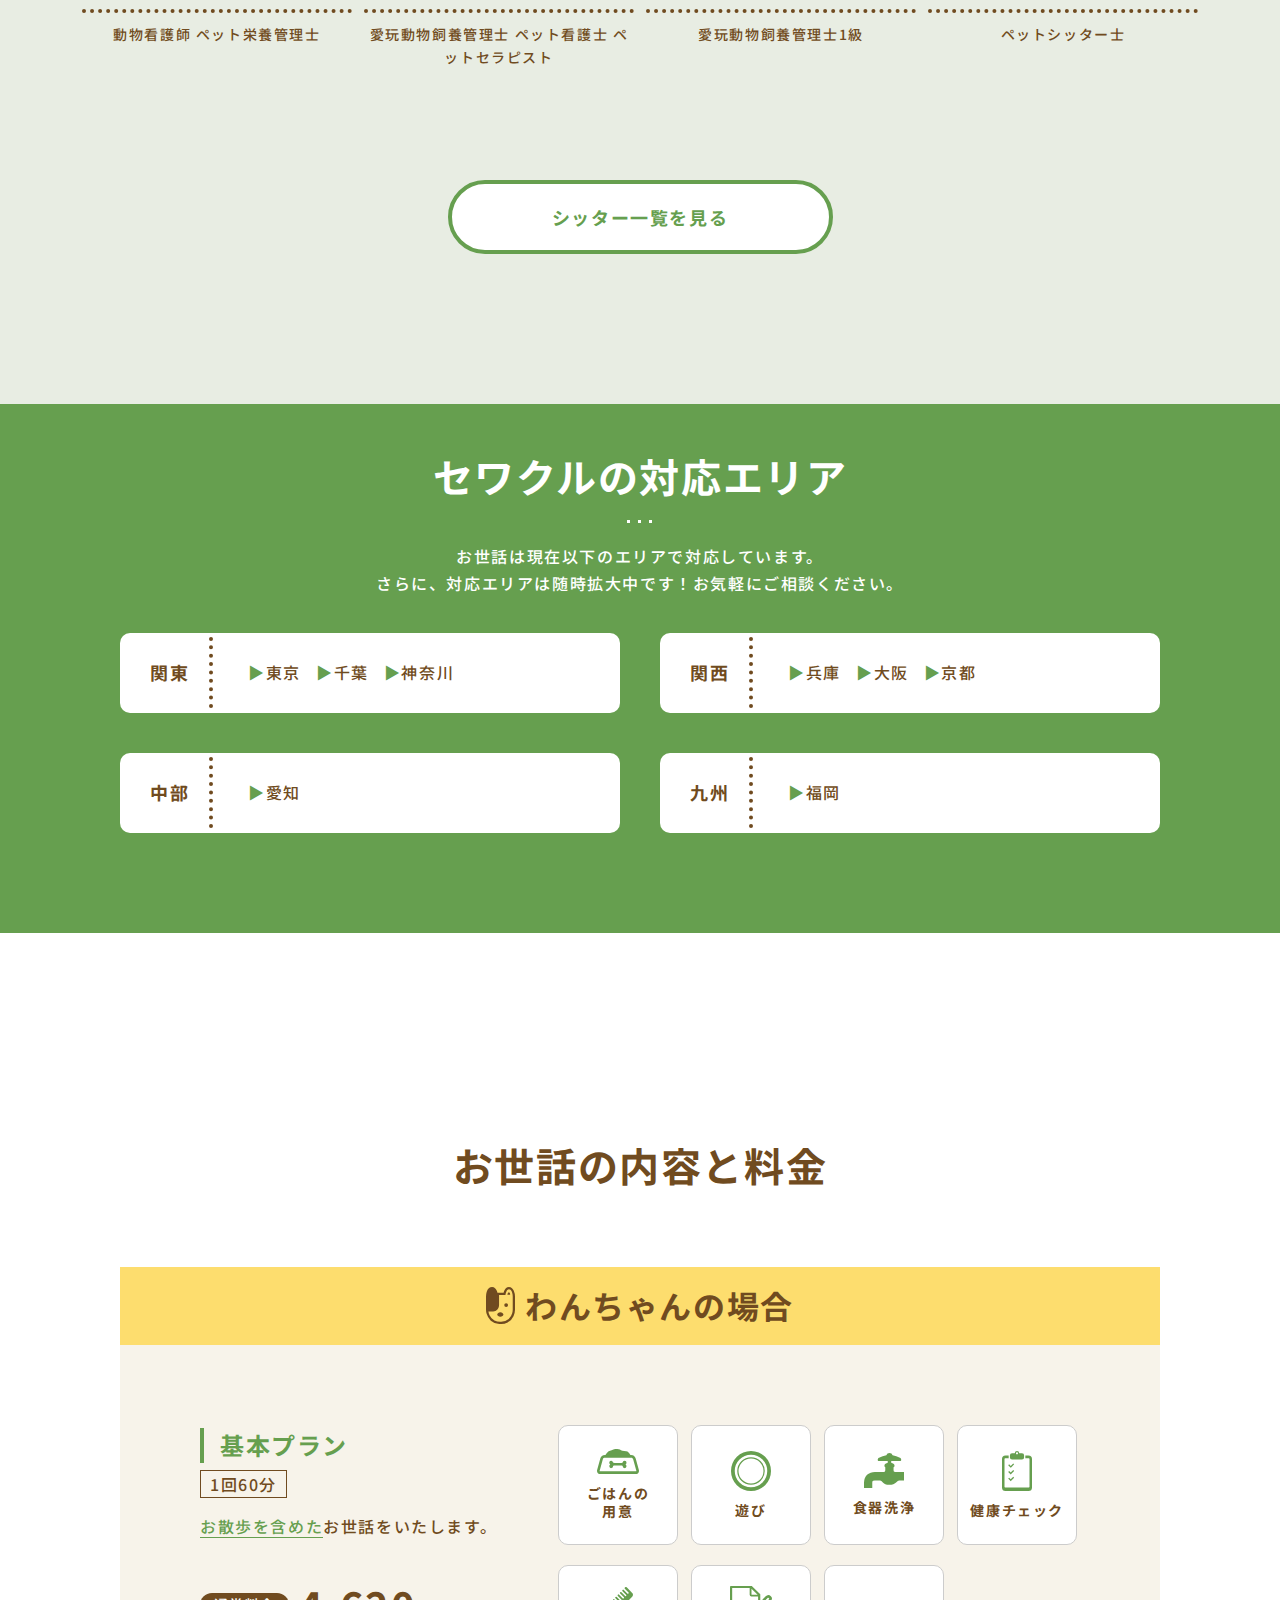
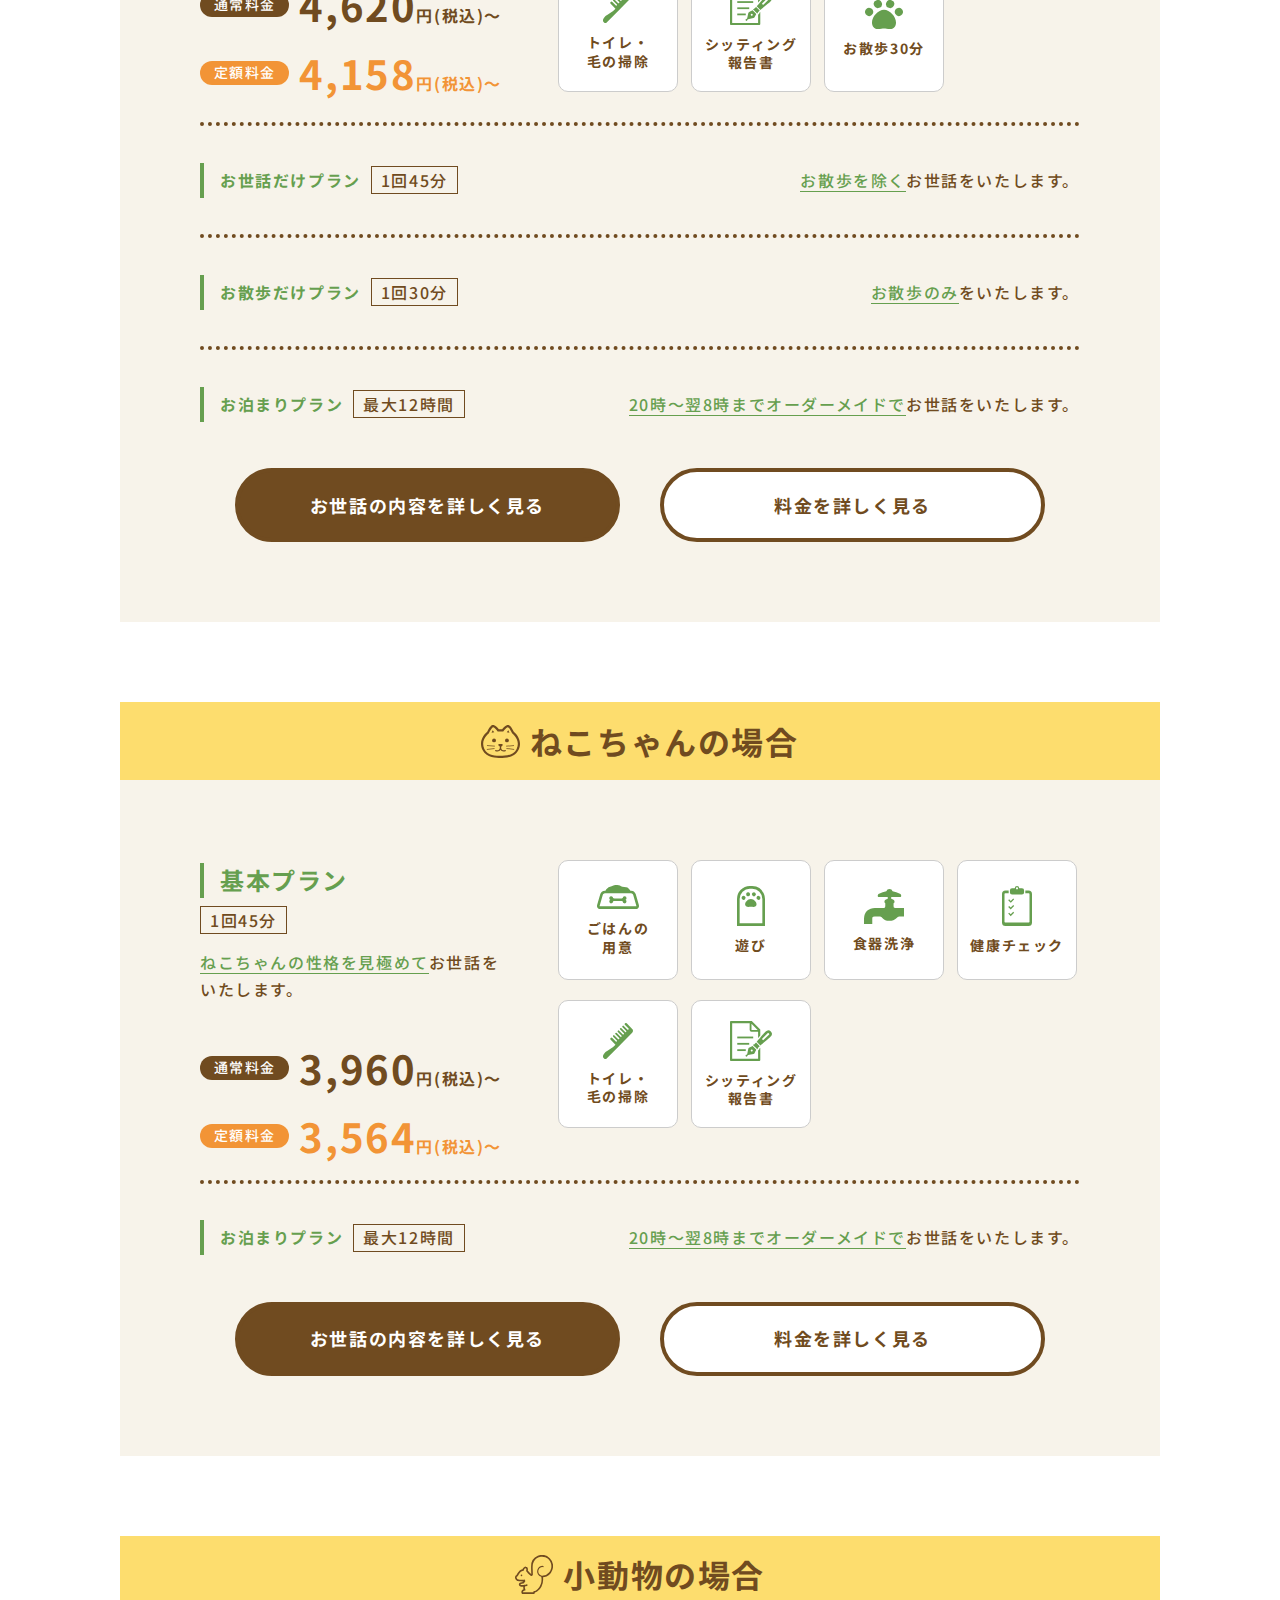
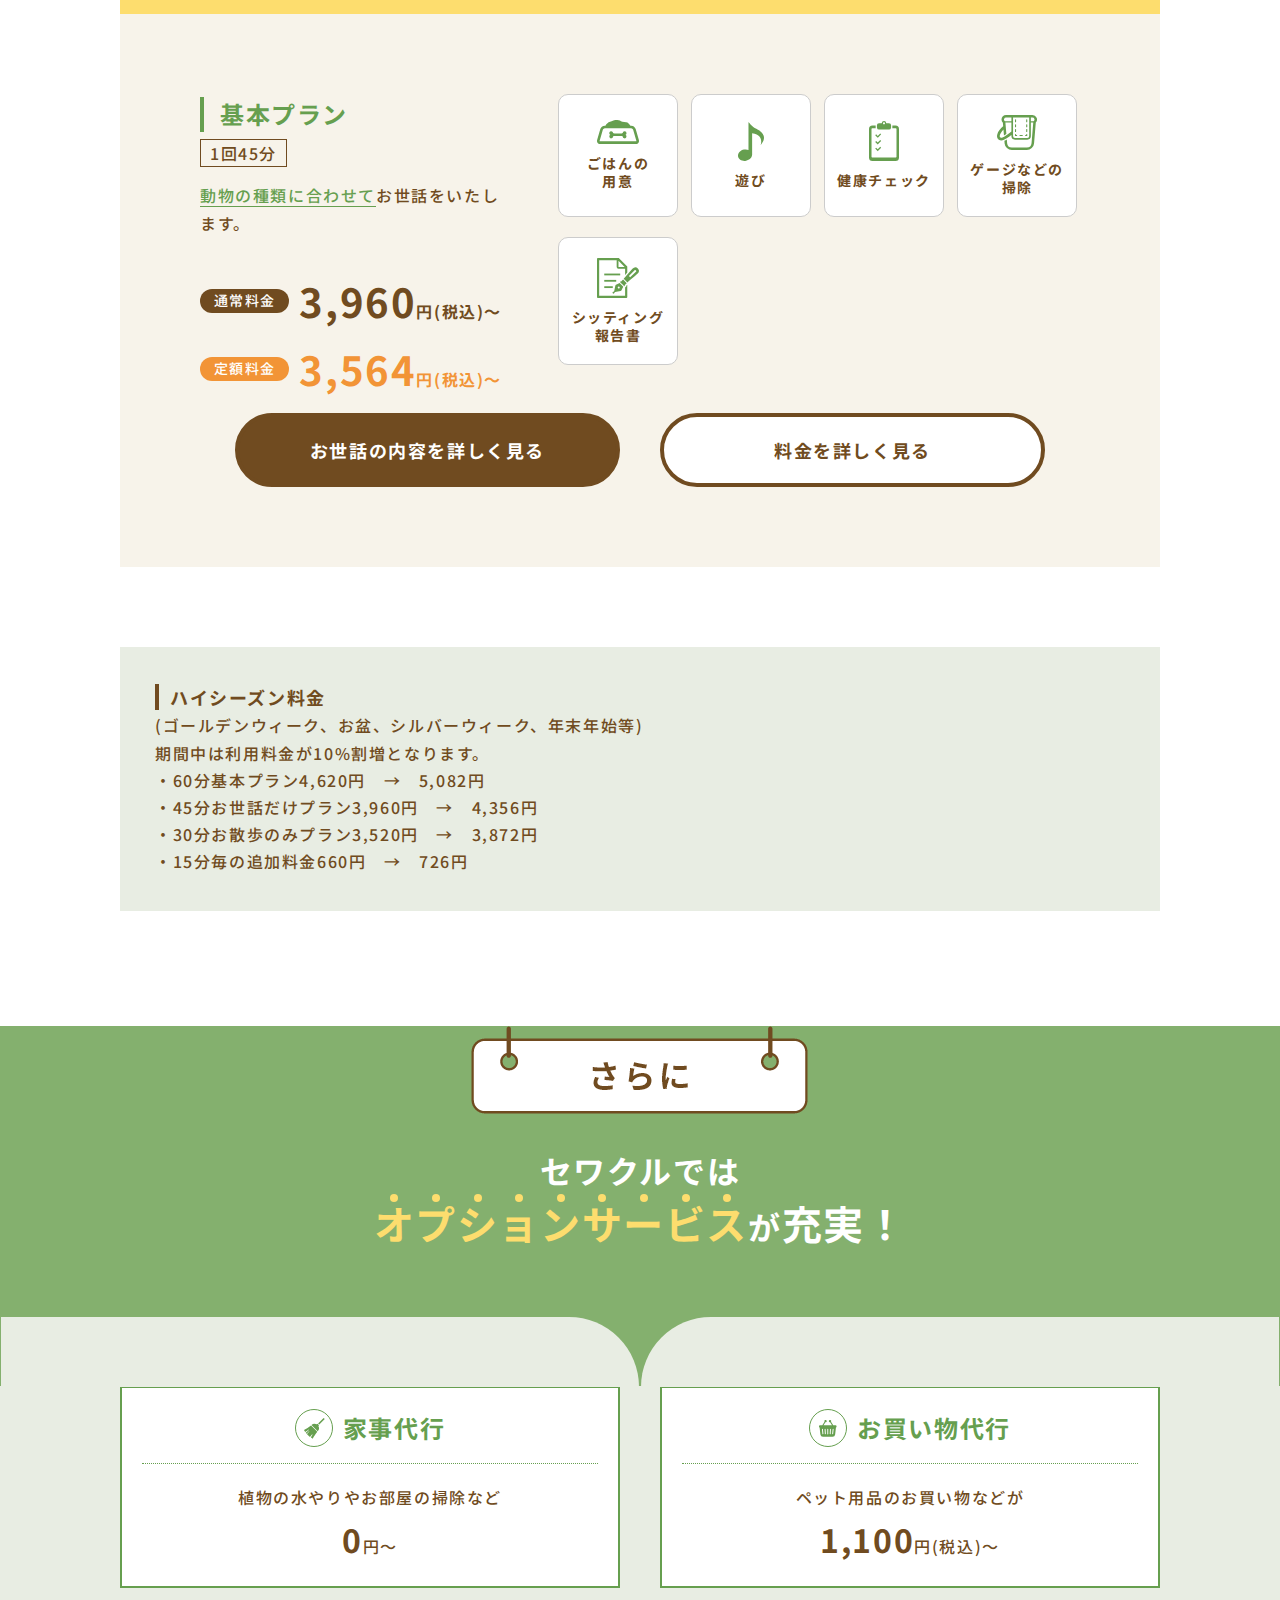
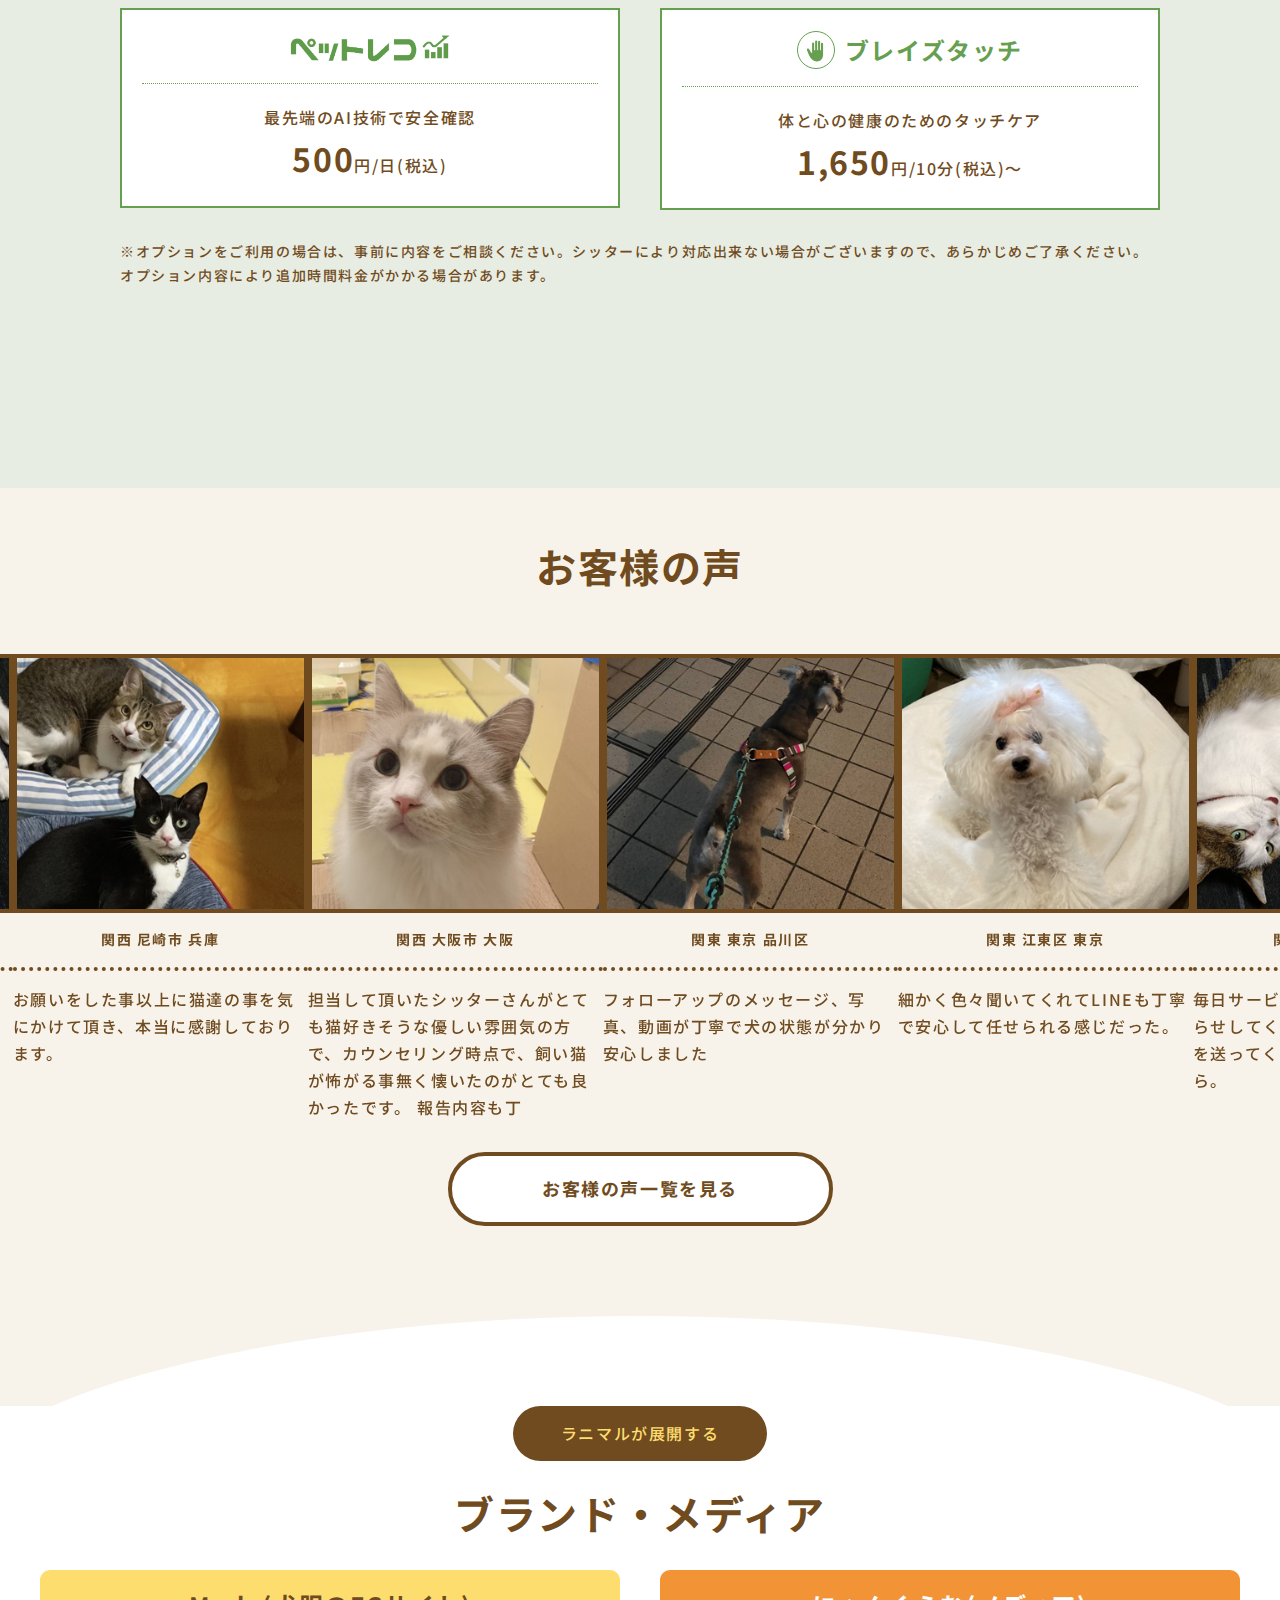
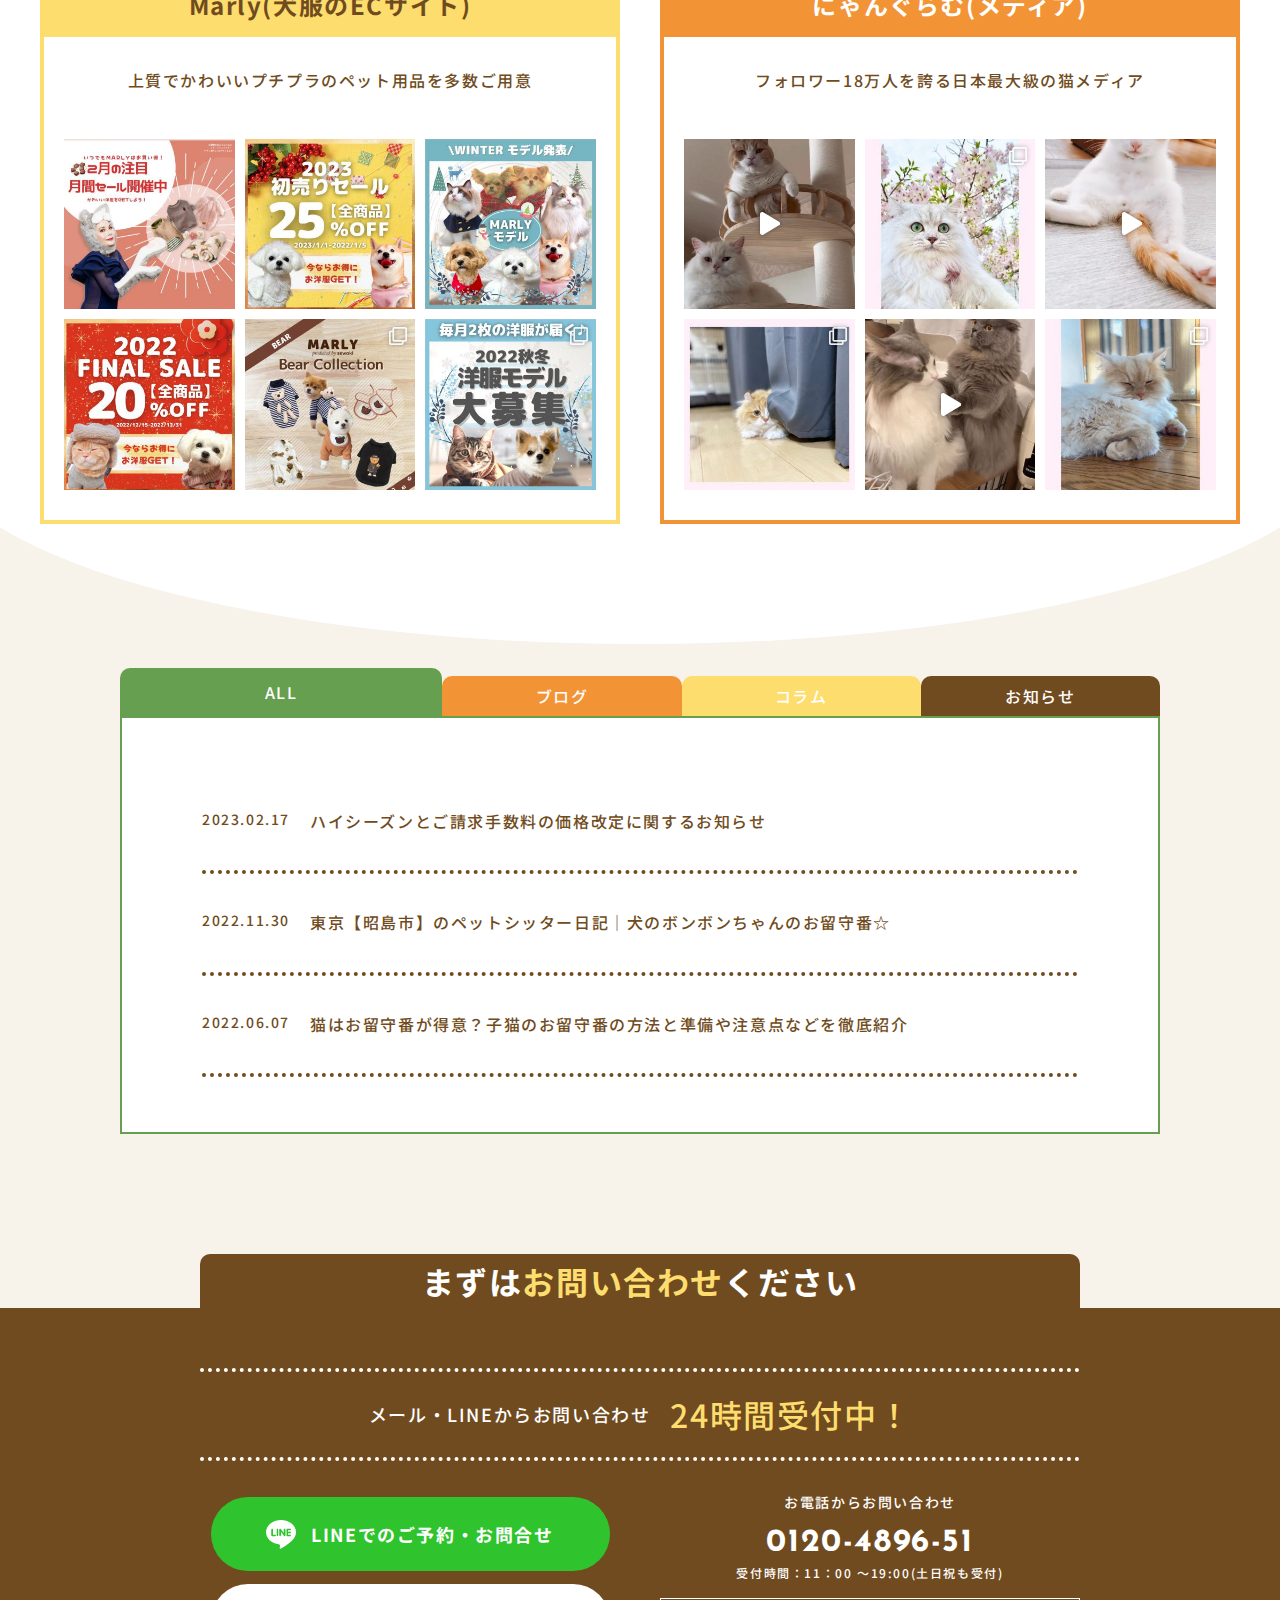
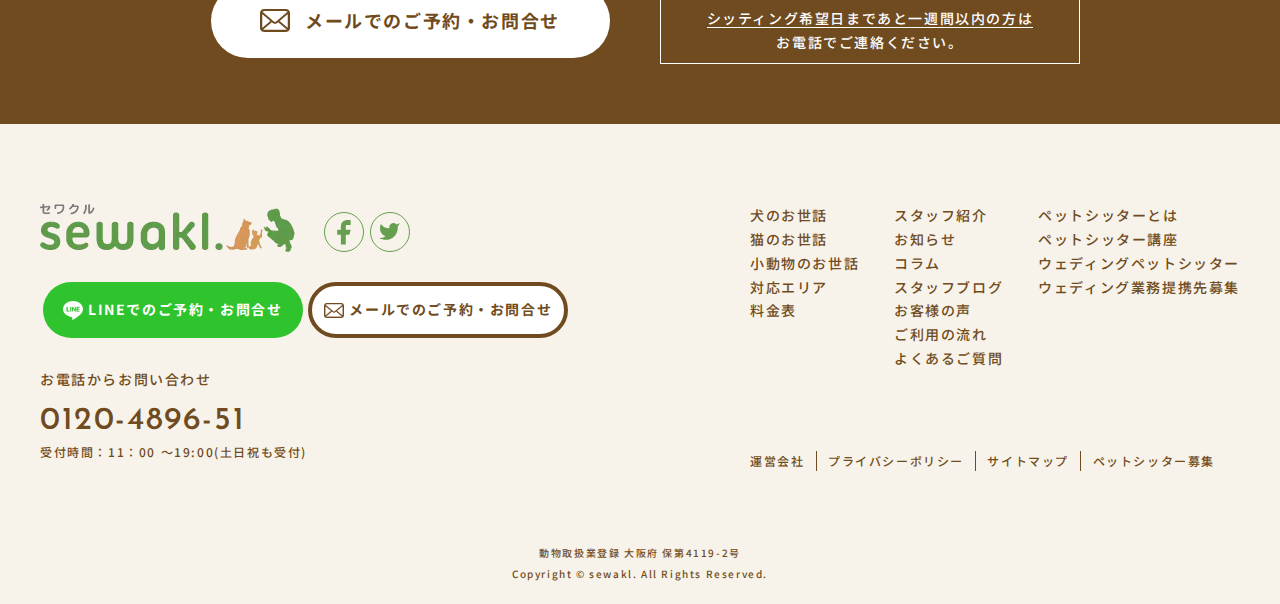
==== commit d37b6147: "add new lp cover but there's just simple css now." ====
--- a/index.html
+++ b/index.html
@@ -215,12 +215,15 @@
   </script>
 
 <div class="fixed">
-
+	
 </div>
 <!-- ここにカバー画像差し込む？ -->
 
 
 <div id="main">
+	<div class="lpcover">
+		<img src="/reference/sewakl_cover.png" alt="sewakl_cover">
+	</div>
 	<div class="ad1 sp">
 		<div class="inner">
 			<ul>
--- a/reference/style.css
+++ b/reference/style.css
@@ -721,7 +721,11 @@
 
 #main {
 	width: 100%;
-	margin: 110px auto 0;
+}
+
+.lpcover {
+	text-align: center;
+	margin-bottom: 20px;
 }
 
 .article #main {
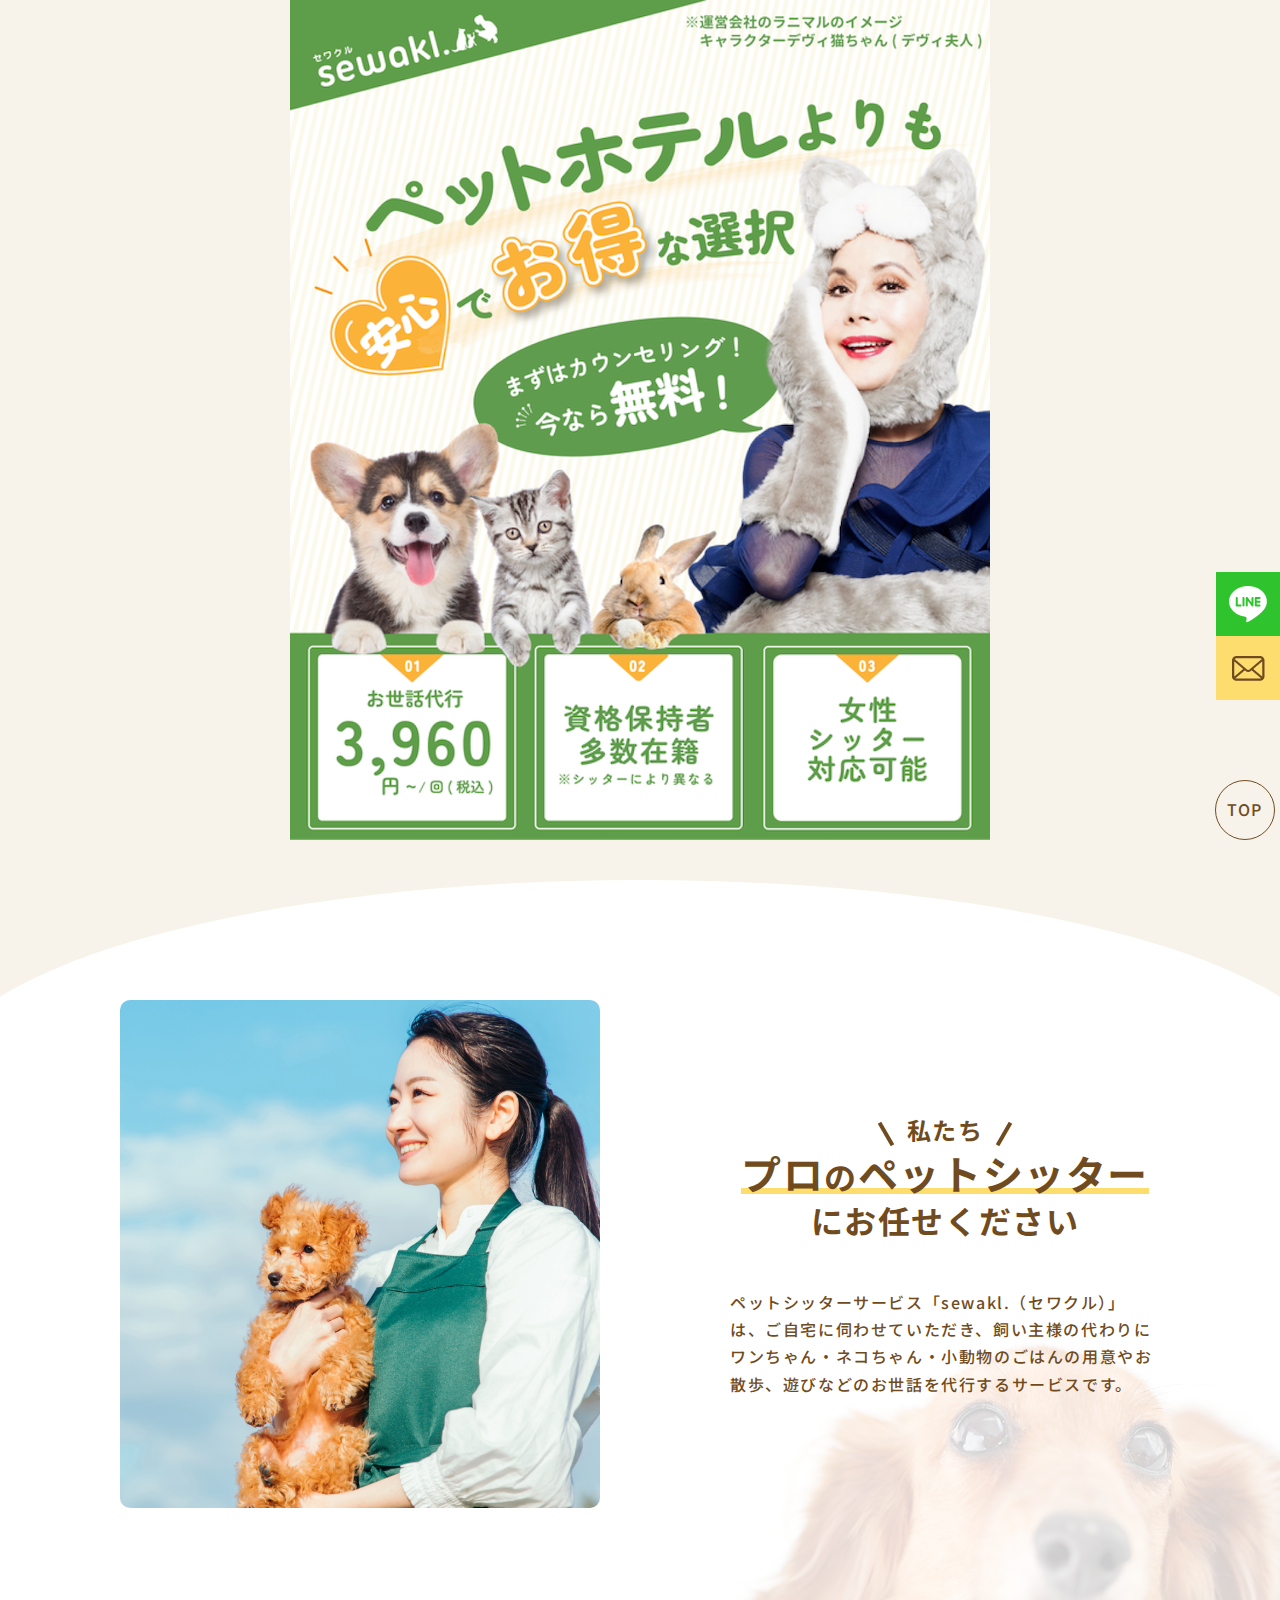
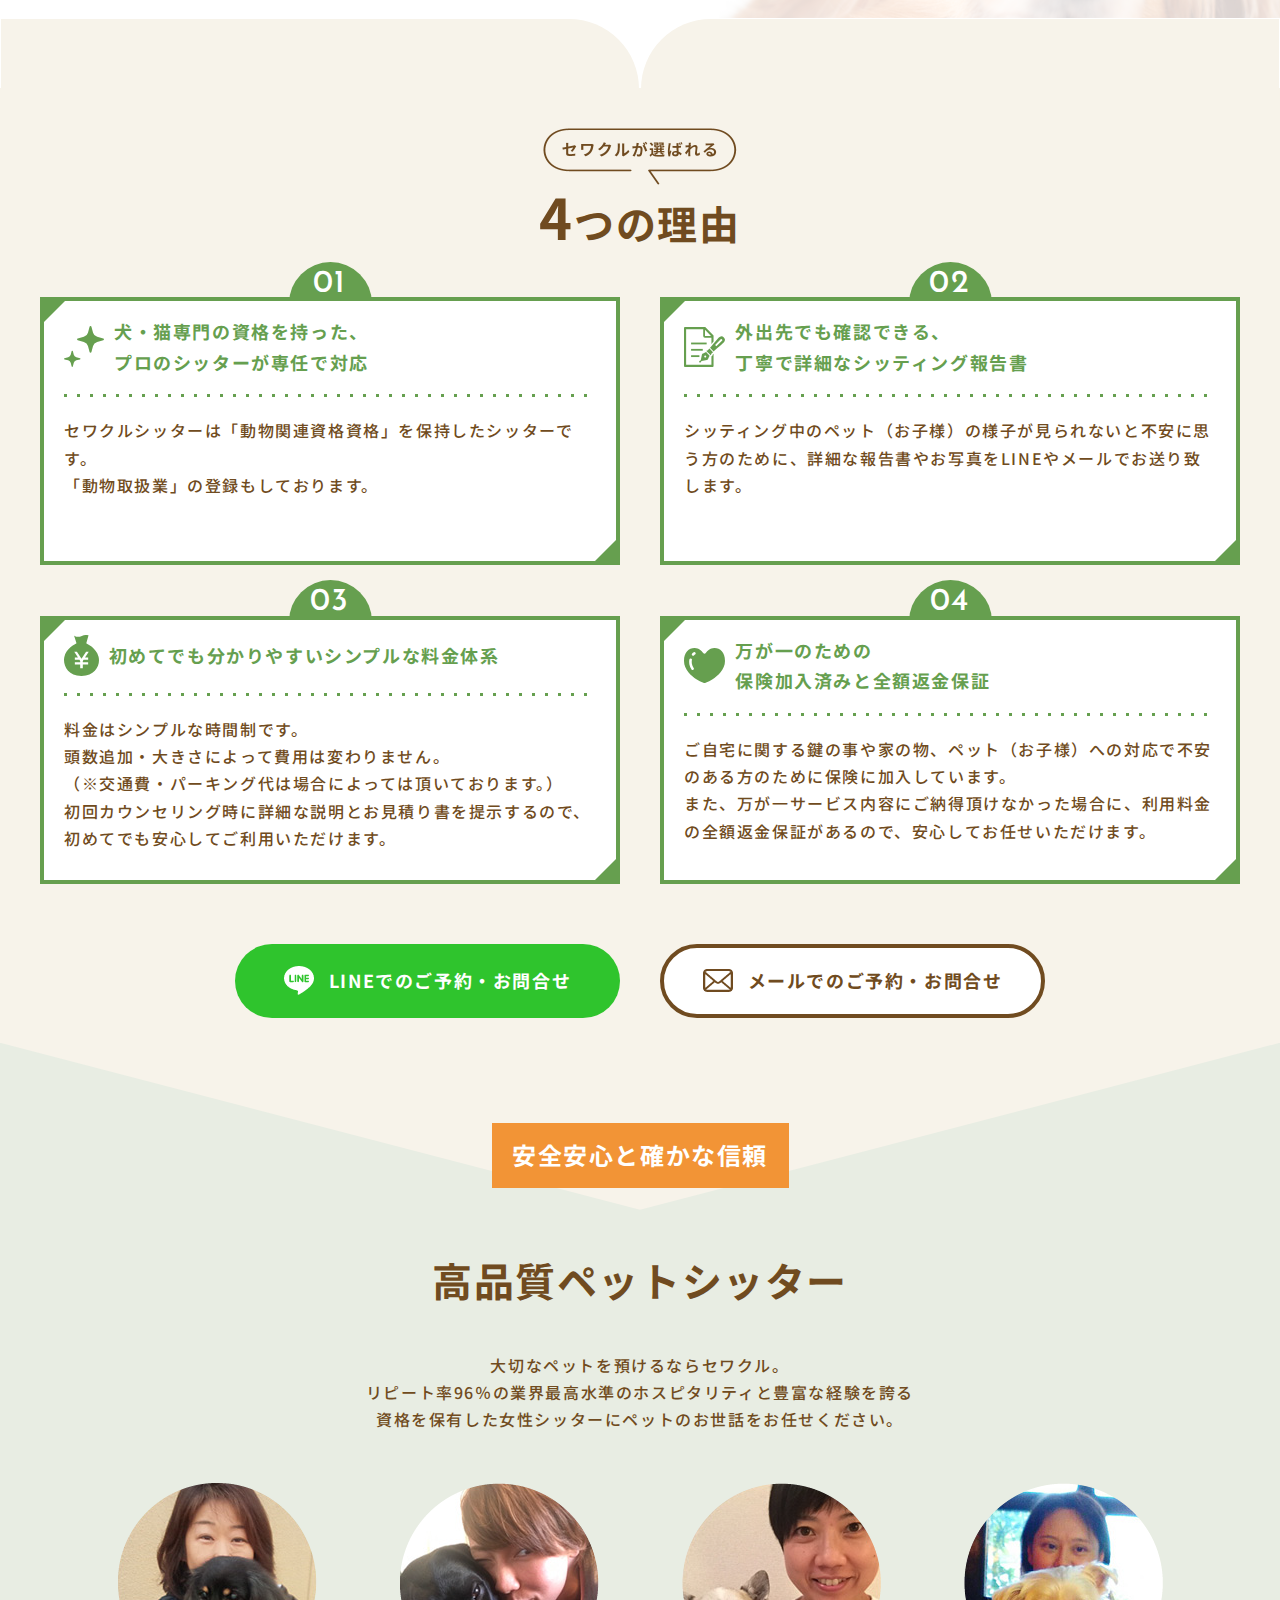
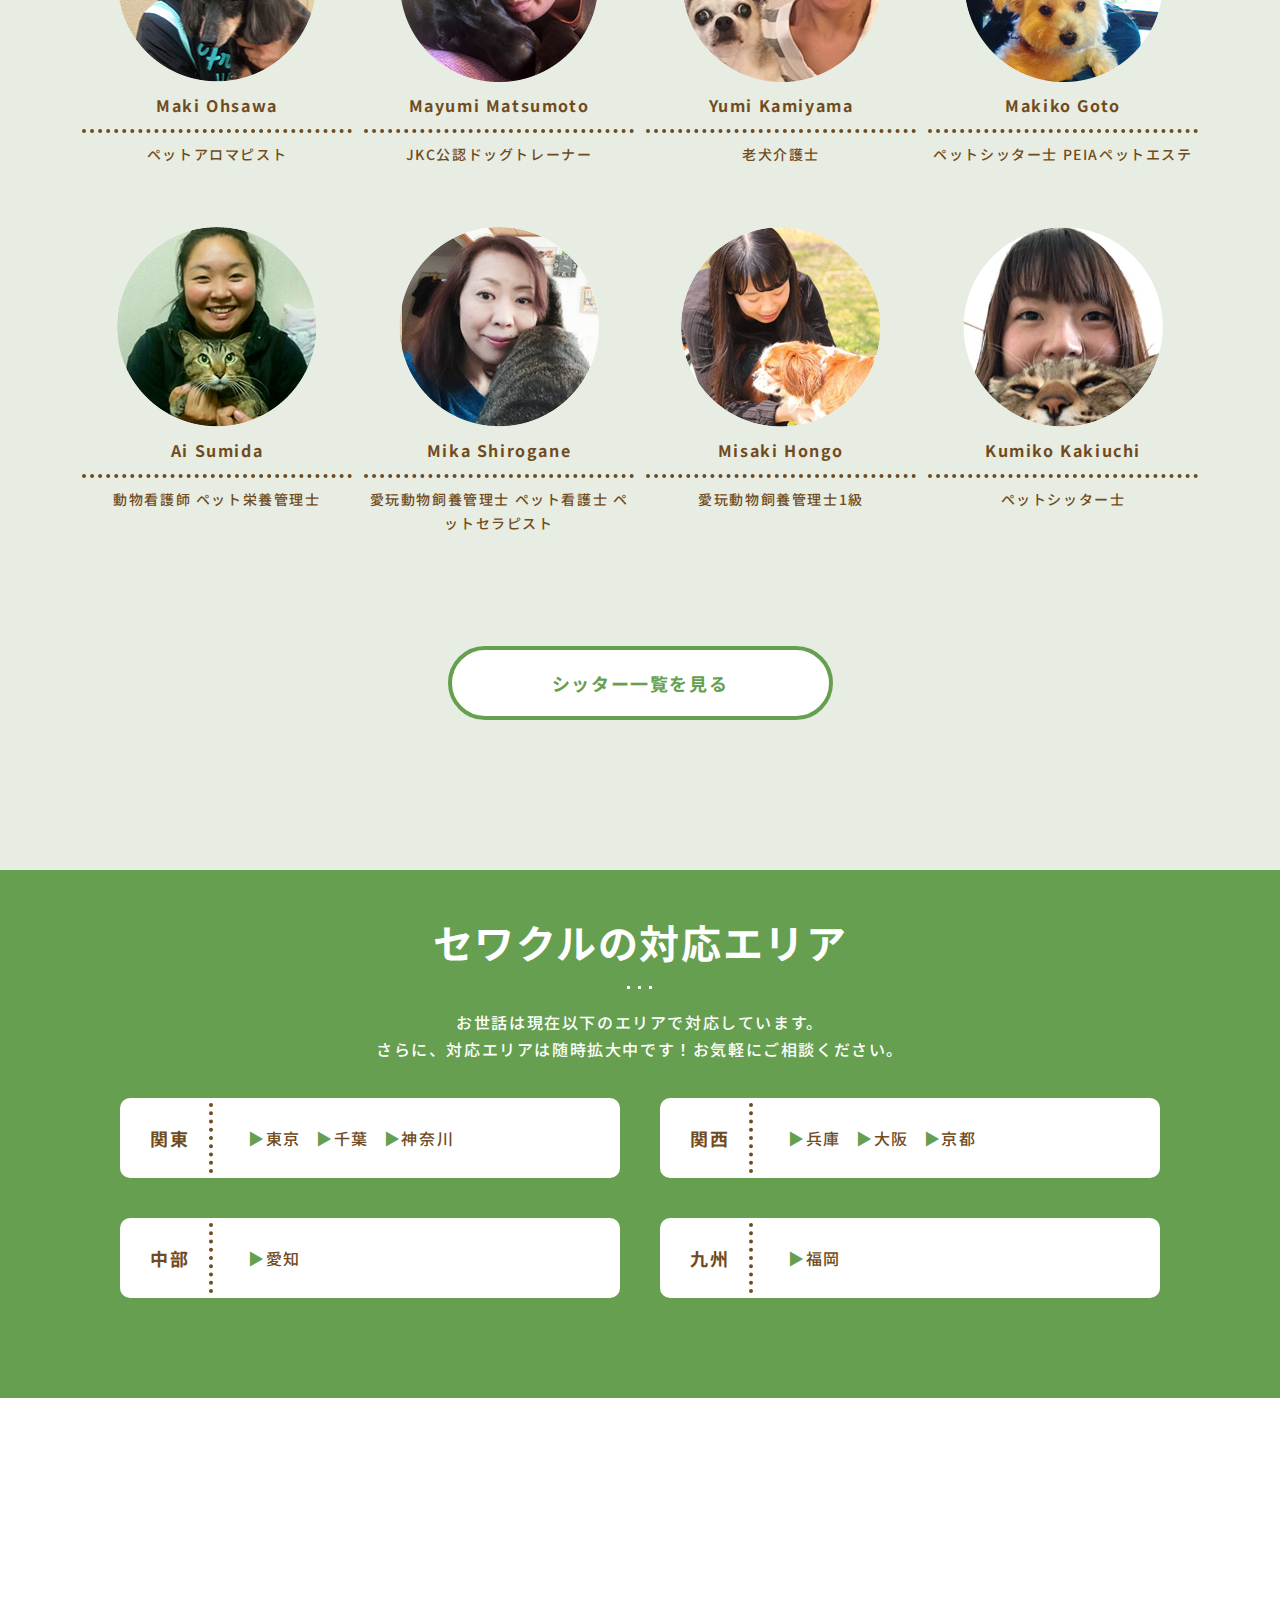
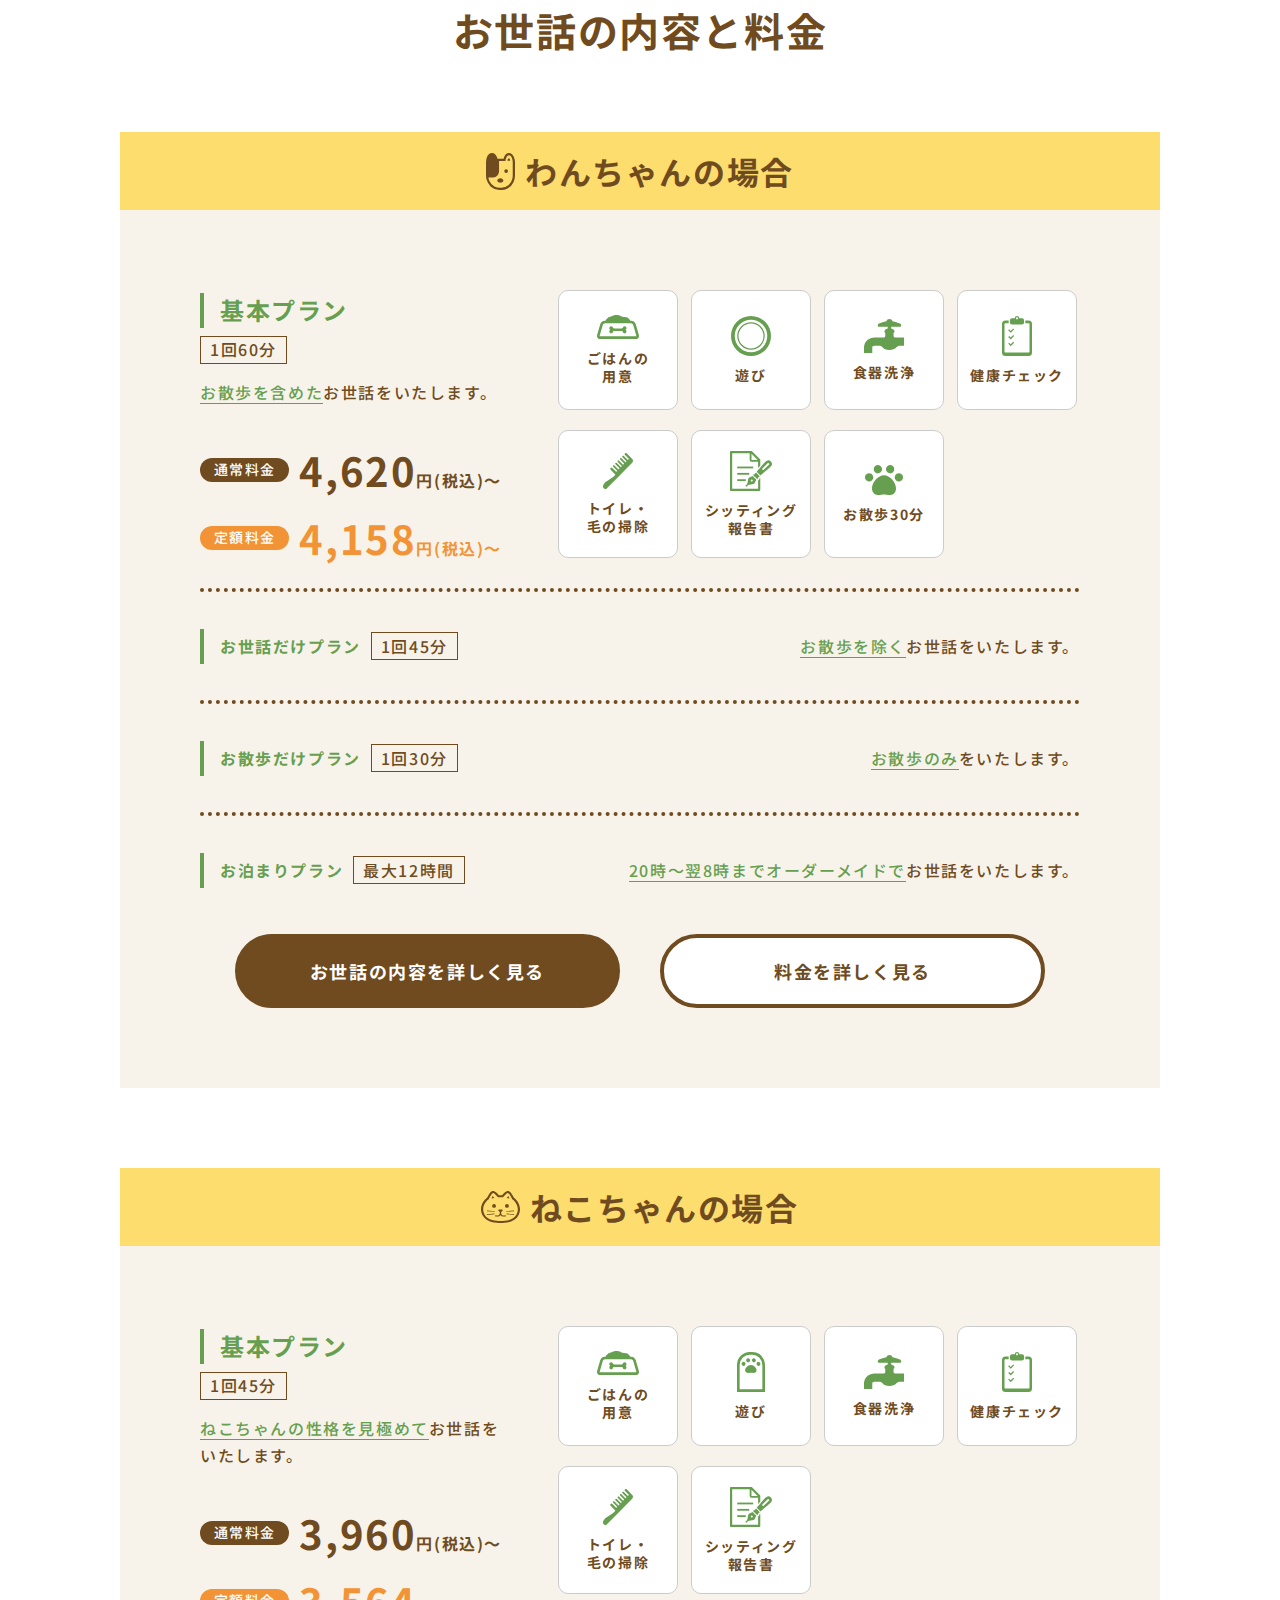
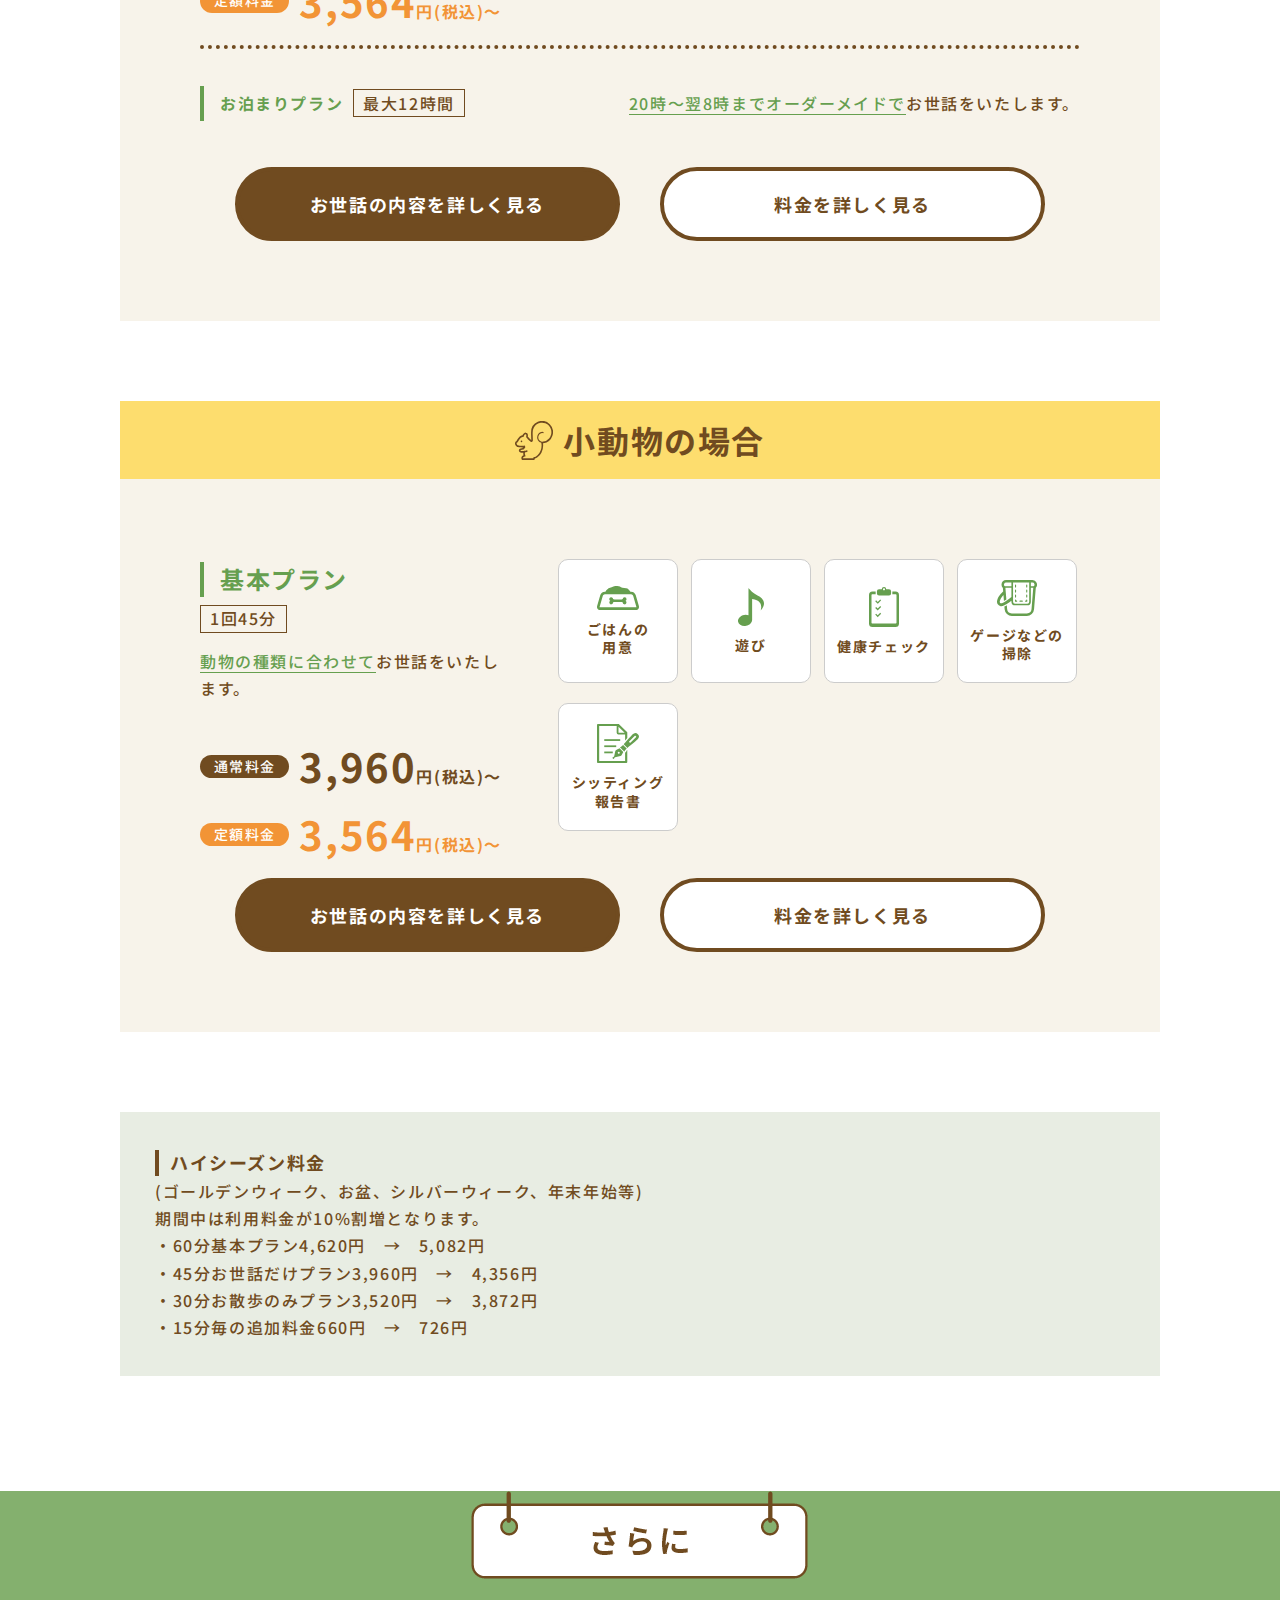
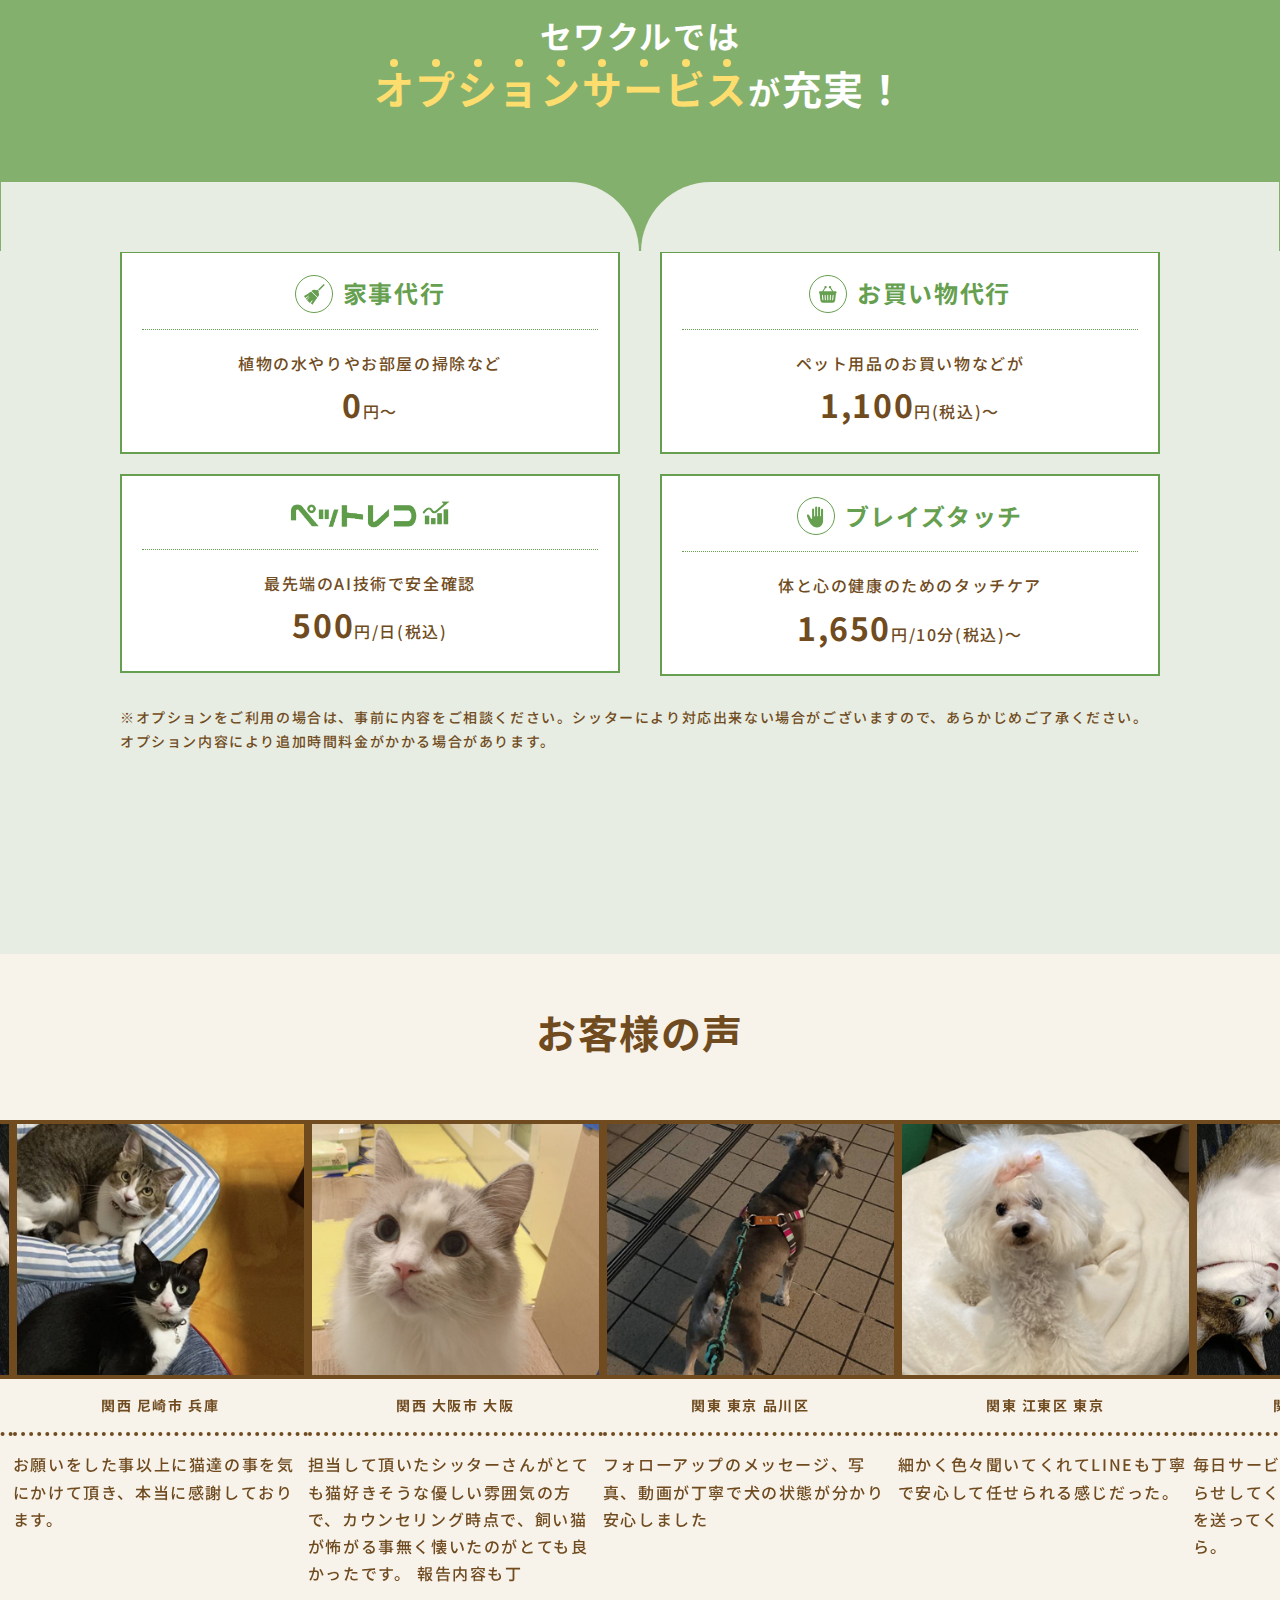
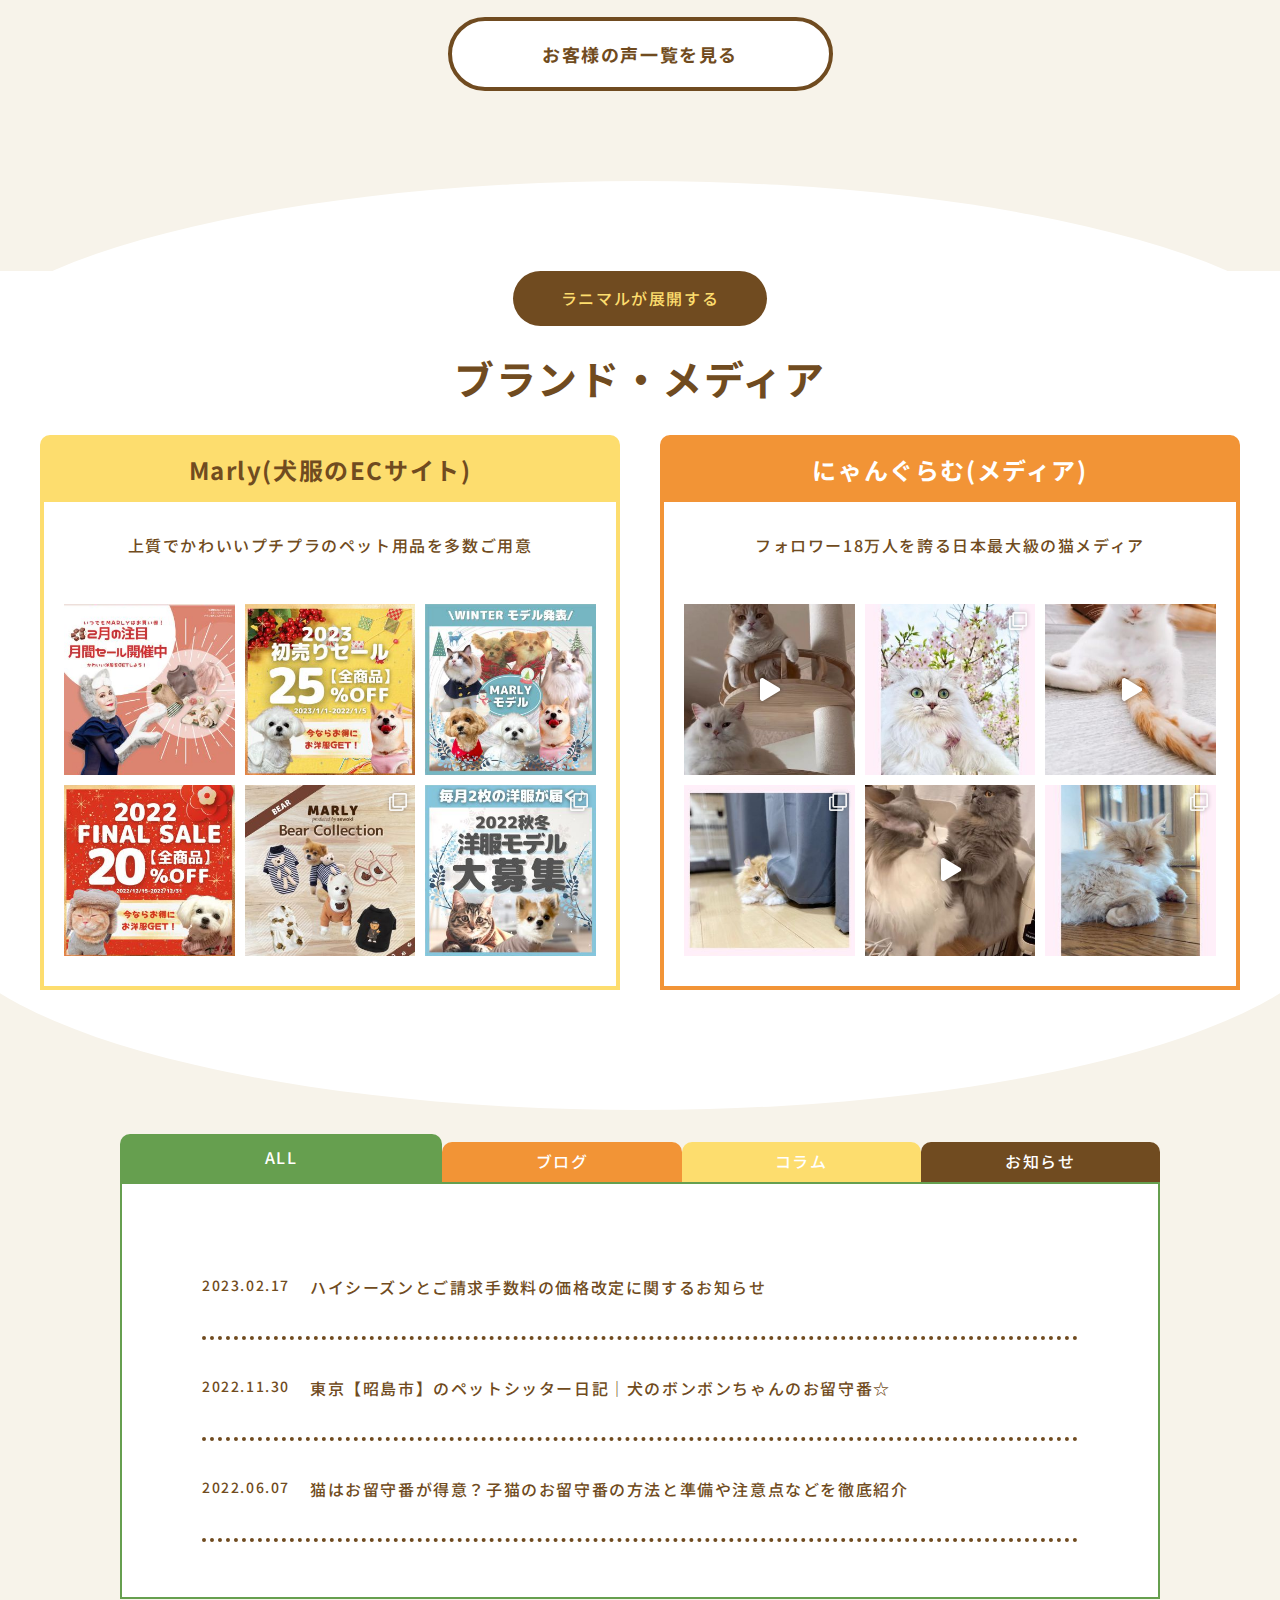
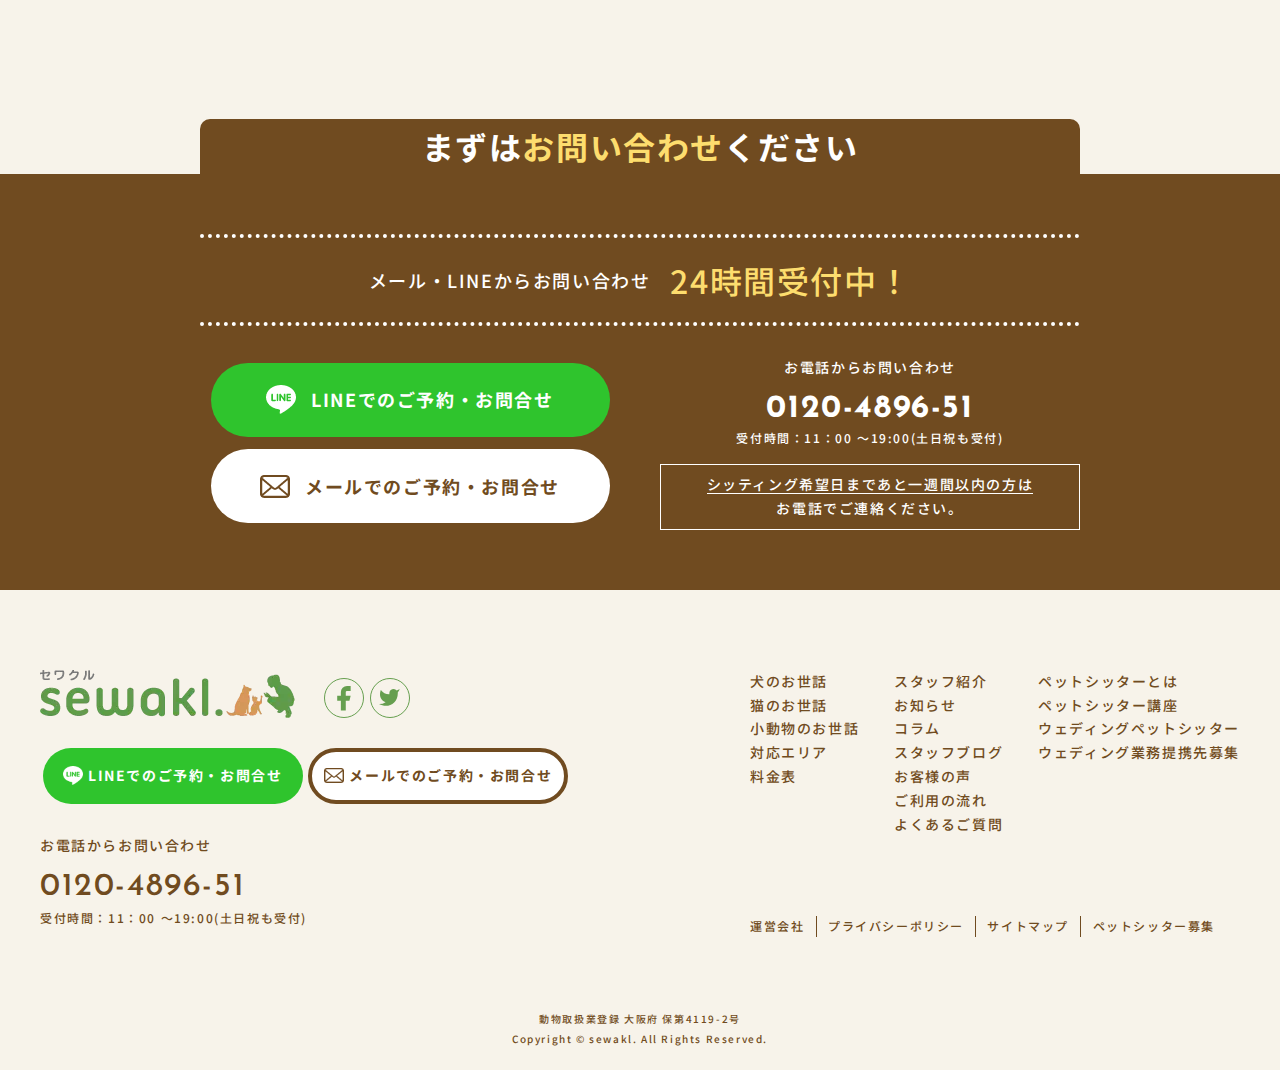
==== commit 95d7f48d: "remove video" ====
--- a/index.html
+++ b/index.html
@@ -221,9 +221,10 @@
 
 
 <div id="main">
-	<div class="lpcover">
+	<div class="content01">
 		<img src="/reference/sewakl_cover.png" alt="sewakl_cover">
 	</div>
+	
 	<div class="ad1 sp">
 		<div class="inner">
 			<ul>
@@ -252,15 +253,6 @@
 					</div>
 				</li>
 			</ul>
-		</div>
-	</div>
-
-	<div class="content01">
-		<div class="video">
-			<iframe width="560" height="540" src="./reference/MBBPUKV1qao.html" title="YouTube video player" frameborder="0" allow="accelerometer; autoplay; clipboard-write; encrypted-media; gyroscope; picture-in-picture; web-share" allowfullscreen=""></iframe>
-		</div>
-		<div class="video">
-			<iframe width="560" height="540" src="./reference/tD6FwP0oJB4.html" title="YouTube video player" frameborder="0" allow="accelerometer; autoplay; clipboard-write; encrypted-media; gyroscope; picture-in-picture; web-share" allowfullscreen=""></iframe>
 		</div>
 	</div>
 
